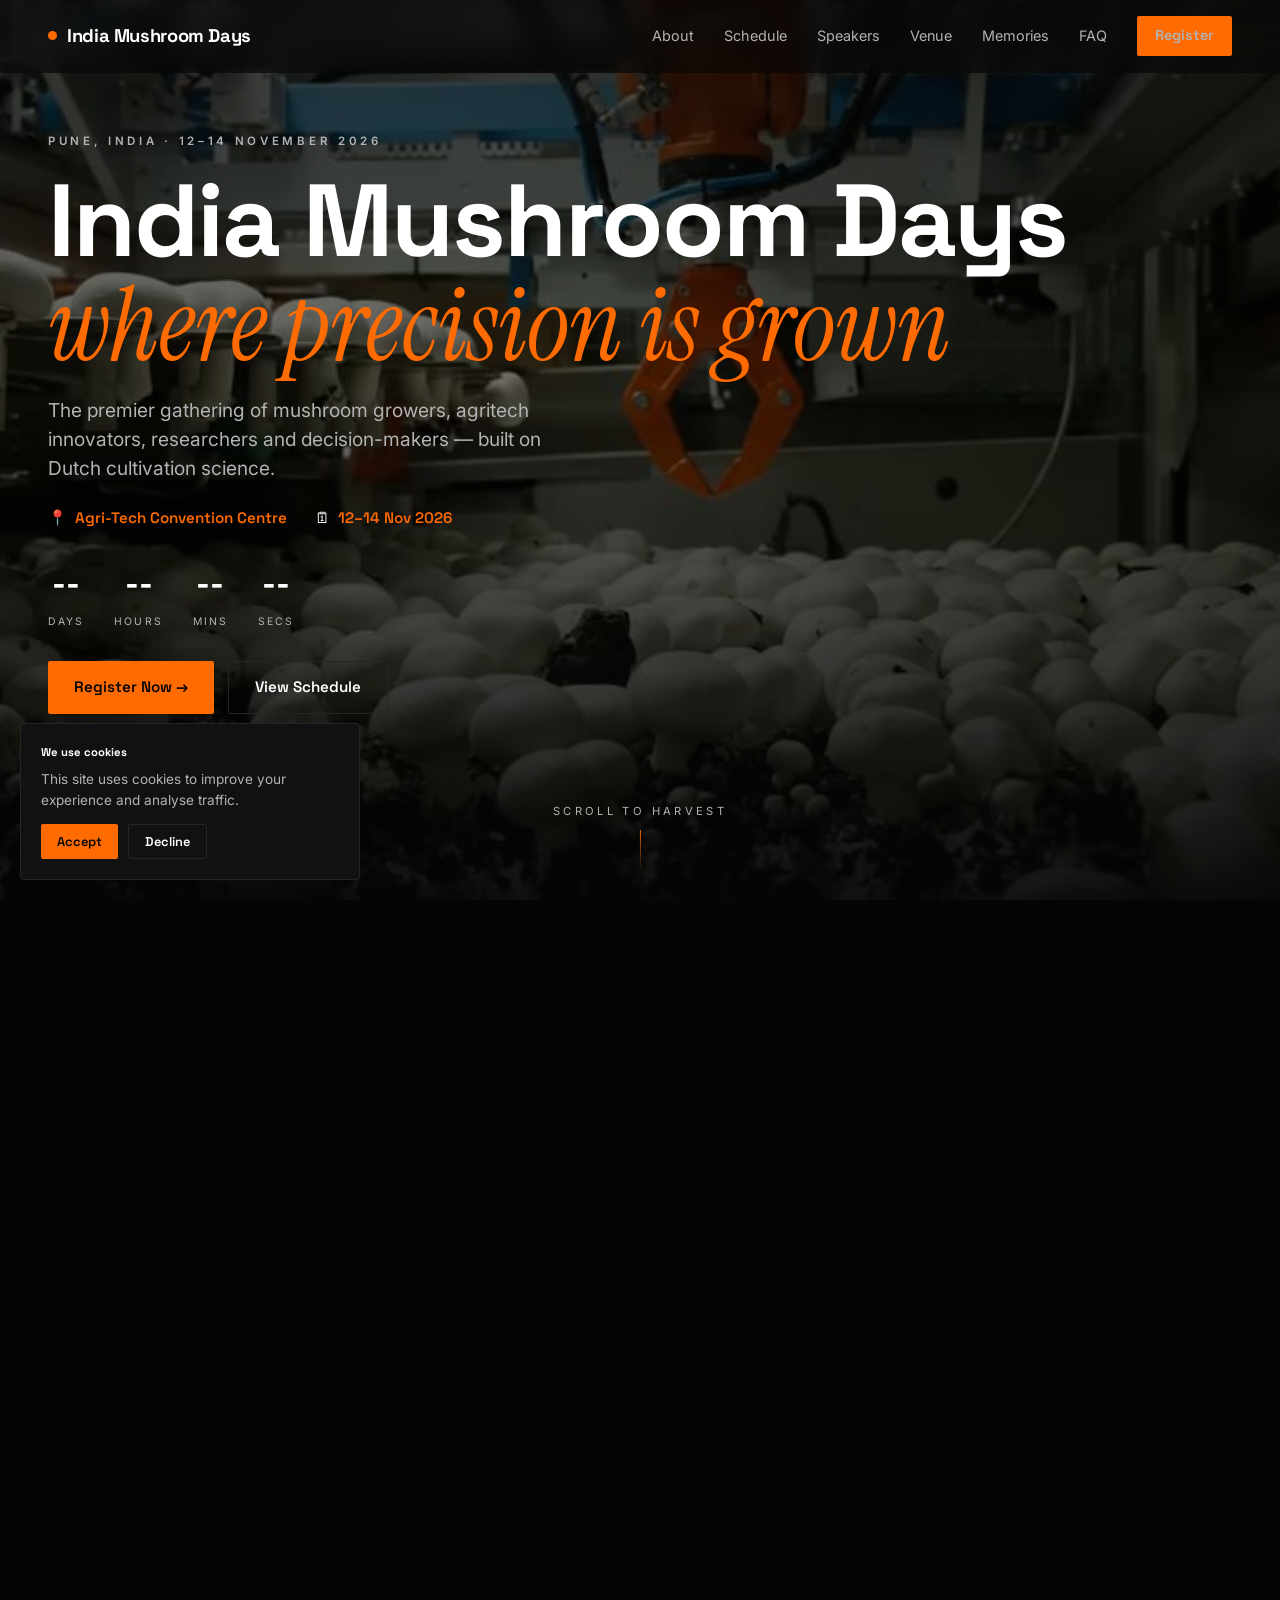
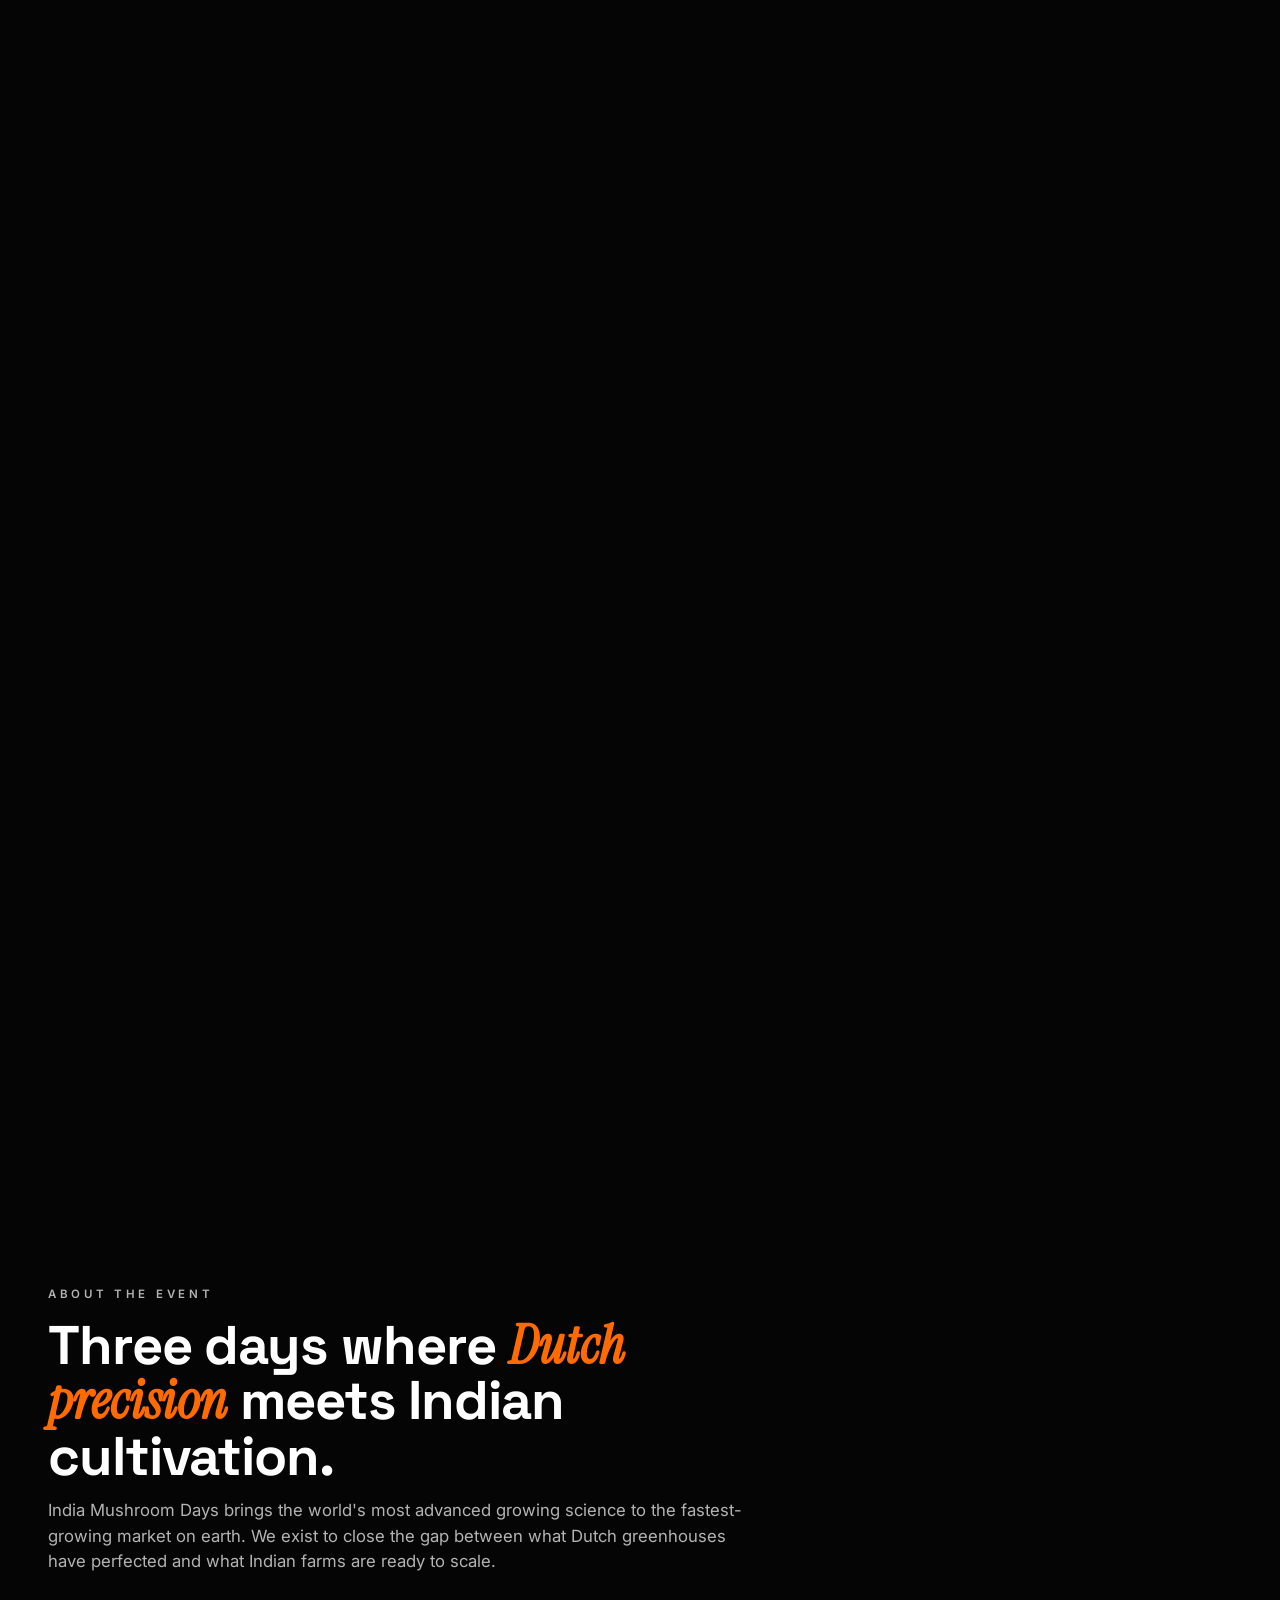
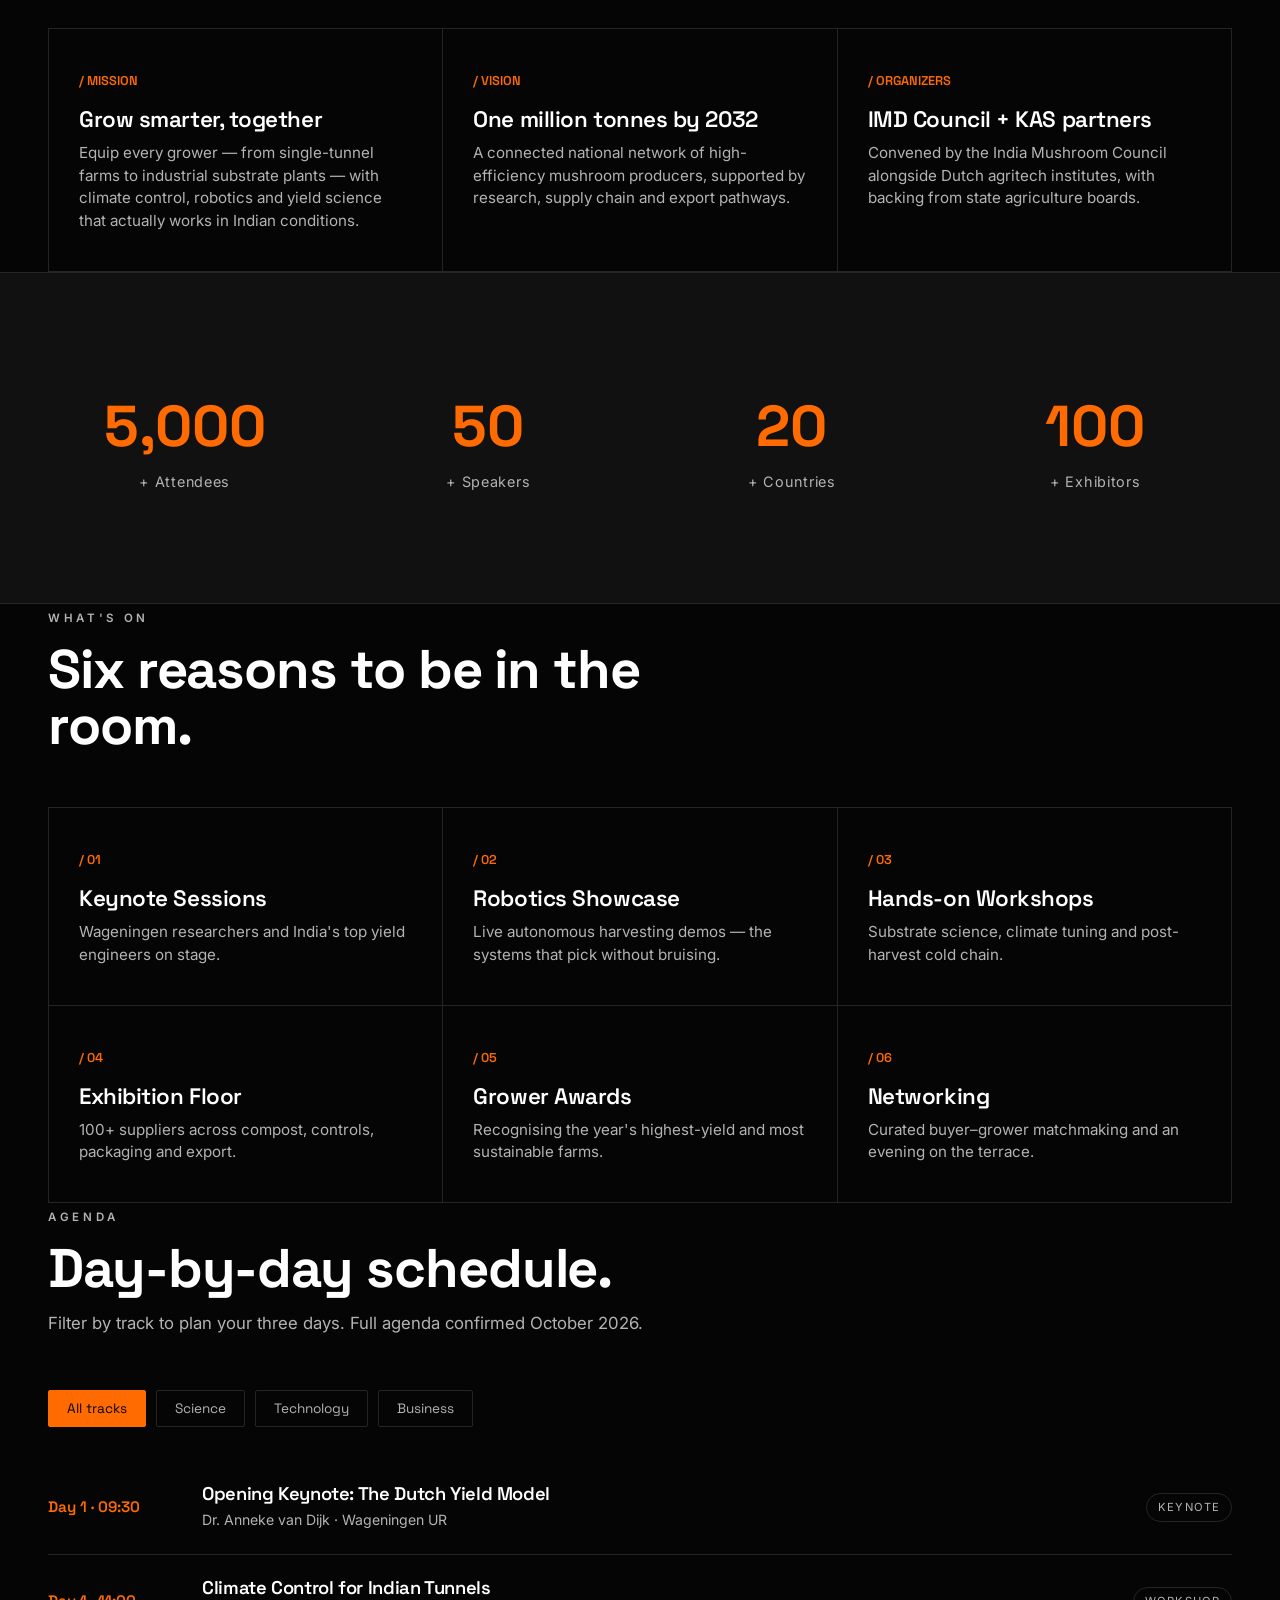
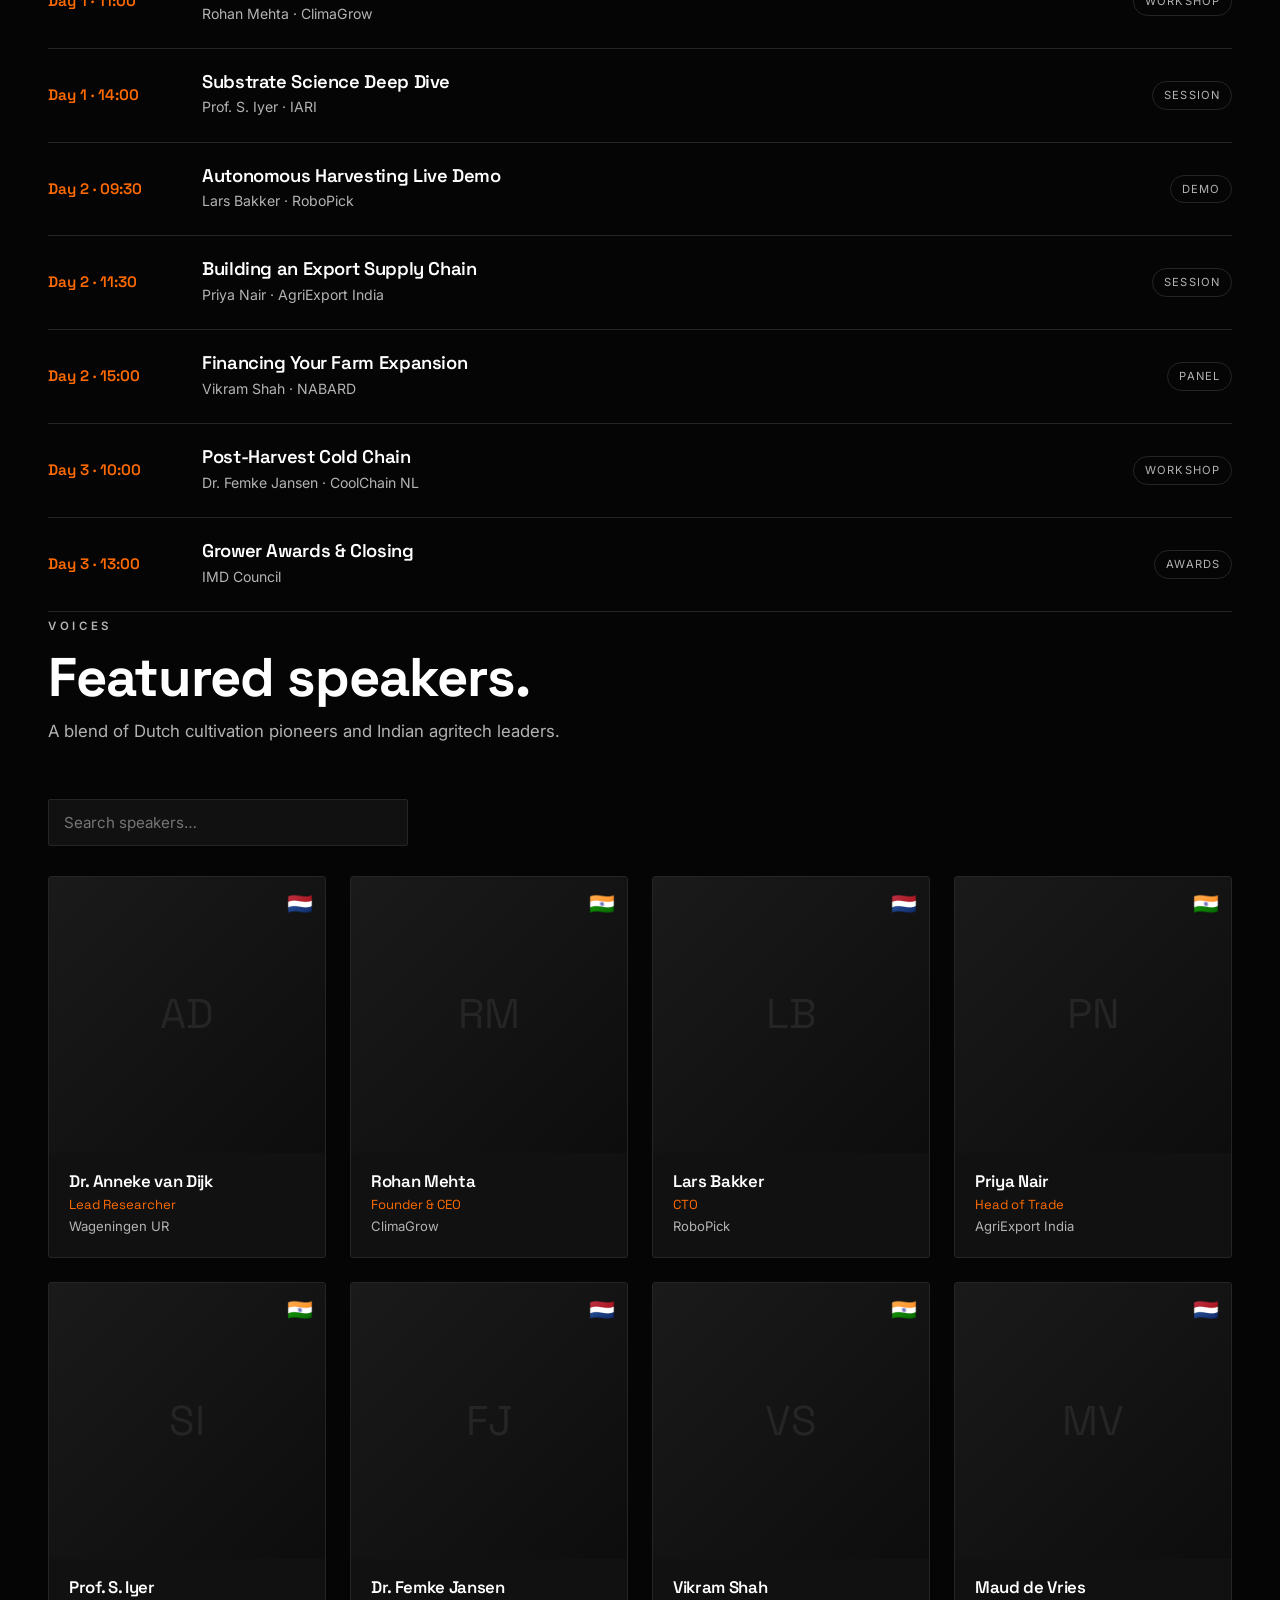
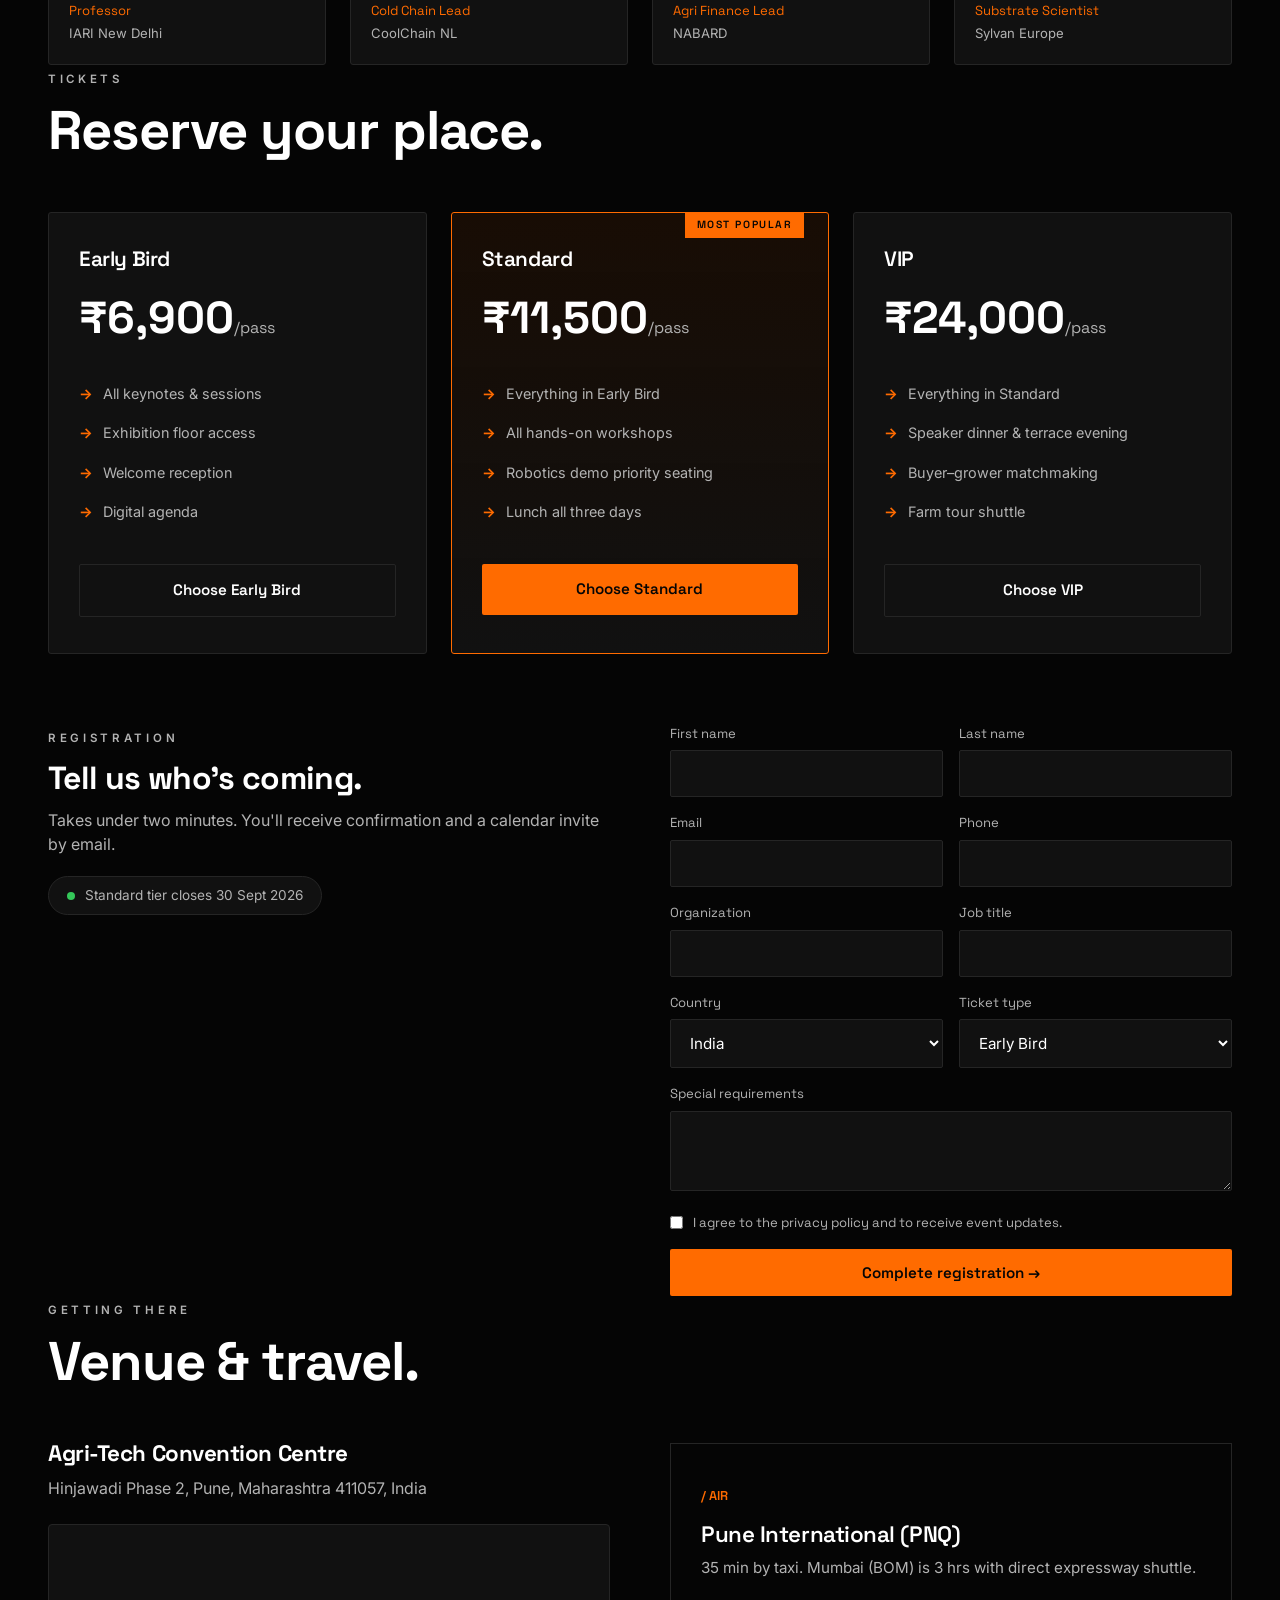
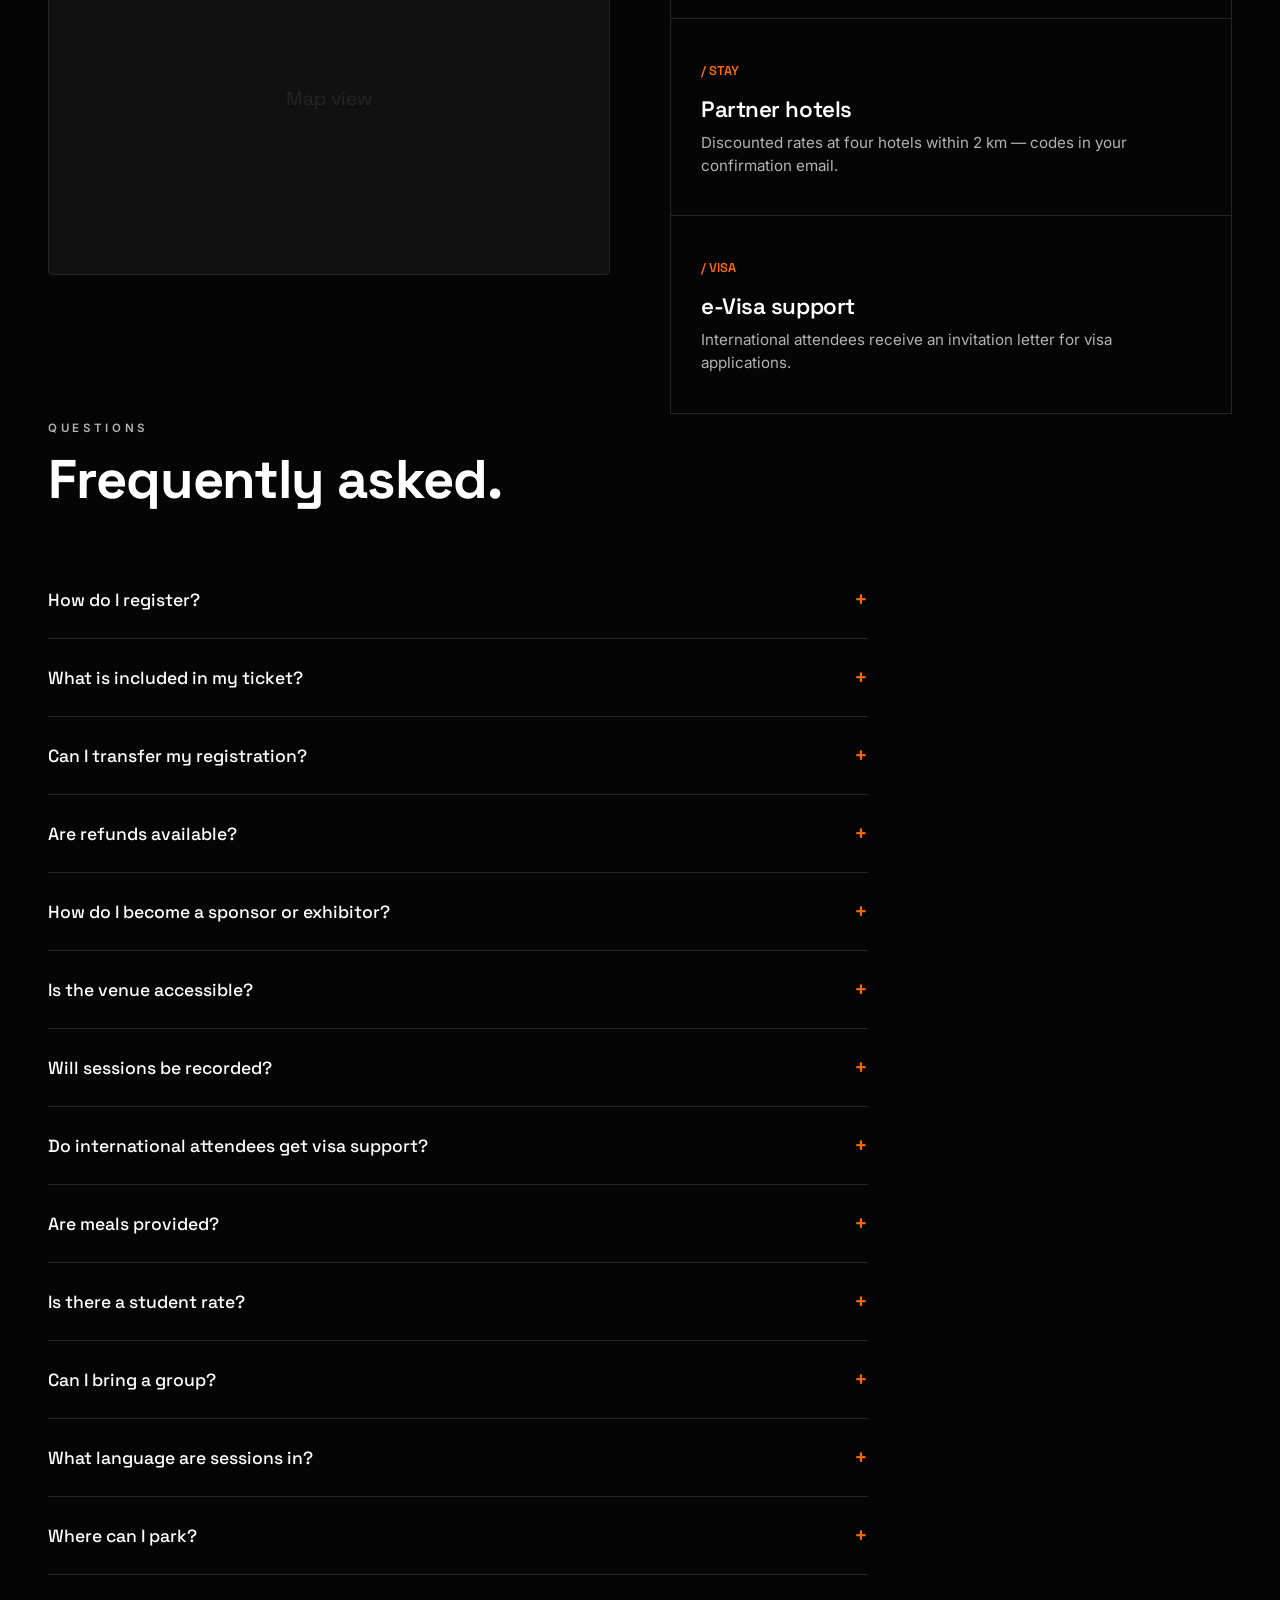
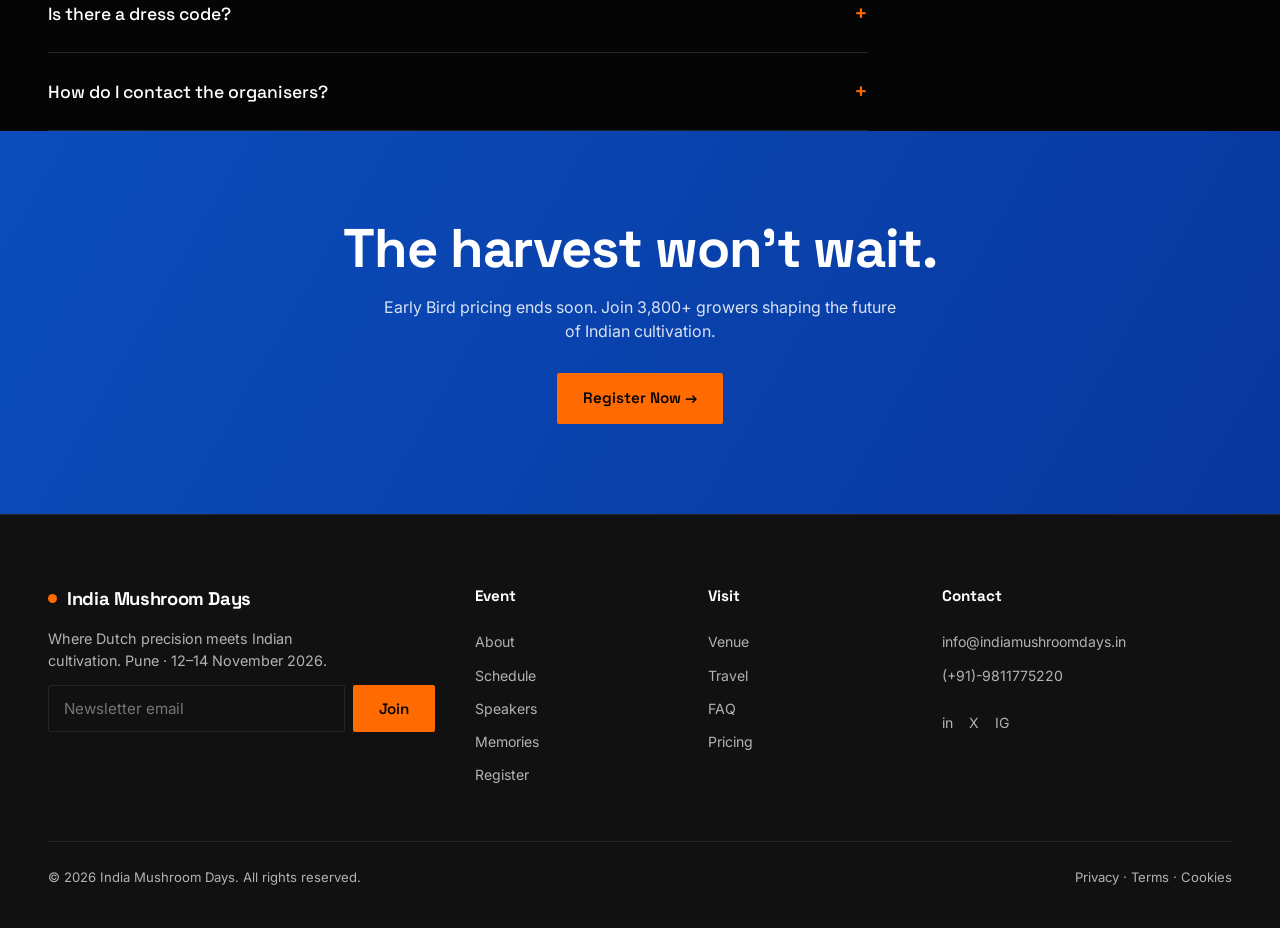
==== index.html @ 6a5d8086 "Initial commit" ====
<!DOCTYPE html>
<html lang="en">
<head>
<meta charset="UTF-8">
<meta name="viewport" content="width=device-width, initial-scale=1.0">
<title>India Mushroom Days 2026 — Where Dutch Precision Meets Indian Cultivation</title>
<meta name="description" content="India Mushroom Days 2026: the premier gathering of mushroom growers, agritech innovators, researchers and decision-makers. Pune, India · 12–14 November 2026.">
<meta property="og:title" content="India Mushroom Days 2026">
<meta property="og:description" content="Where Dutch precision meets Indian cultivation. 12–14 November 2026, Pune.">
<meta property="og:type" content="website">
<meta name="twitter:card" content="summary_large_image">
<link rel="preconnect" href="https://fonts.googleapis.com">
<link rel="preconnect" href="https://fonts.gstatic.com" crossorigin>
<link href="https://fonts.googleapis.com/css2?family=Space+Grotesk:wght@400;500;600;700&family=Inter:wght@400;500;600&family=Instrument+Serif:ital@1&display=swap" rel="stylesheet">
<link rel="stylesheet" href="css/styles.css">
<script type="application/ld+json">
{
  "@context": "https://schema.org",
  "@type": "Event",
  "name": "India Mushroom Days 2026",
  "startDate": "2026-11-12",
  "endDate": "2026-11-14",
  "eventStatus": "https://schema.org/EventScheduled",
  "location": {"@type": "Place", "name": "Agri-Tech Convention Centre, Pune", "address": "Pune, Maharashtra, India"},
  "description": "The premier gathering of mushroom growers, agritech innovators and researchers."
}
</script>
</head>
<body>

<!-- Dynamic header — rendered by js/components.js from SITE_CONFIG -->
<header id="site-header"></header>


<!-- HERO with scroll-driven harvest animation -->
<div class="scroll-section" id="home">
  <div id="harvest-stage">
    <div class="hero">
      <canvas id="harvest-canvas" aria-hidden="true"></canvas>
      <div class="canvas-overlay"></div>
      <div class="hero-content"><div class="hero-inner">
        <span class="eyebrow">Pune, India · 12–14 November 2026</span>
        <h1>India Mushroom Days <span class="serif">where precision is grown</span></h1>
        <p>The premier gathering of mushroom growers, agritech innovators, researchers and decision-makers — built on Dutch cultivation science.</p>
        <div class="hero-meta">
          <span>📍 <span class="accent">Agri-Tech Convention Centre</span></span>
          <span>🗓 <span class="accent">12–14 Nov 2026</span></span>
        </div>
        <div class="countdown" id="countdown" aria-label="Countdown to event">
          <div class="cd-unit"><b id="cd-d">--</b><small>Days</small></div>
          <div class="cd-unit"><b id="cd-h">--</b><small>Hours</small></div>
          <div class="cd-unit"><b id="cd-m">--</b><small>Mins</small></div>
          <div class="cd-unit"><b id="cd-s">--</b><small>Secs</small></div>
        </div>
        <div class="hero-cta" style="margin-top:30px">
          <a href="#register" class="btn btn-primary">Register Now →</a>
          <a href="#schedule" class="btn btn-ghost">View Schedule</a>
        </div>
        <div class="reg-widget"><span class="pulse"></span> 3,840 growers already registered</div>
      </div></div>
      <div class="scroll-hint">Scroll to harvest<div class="bar"></div></div>
    </div>
  </div>
</div>

<!-- ABOUT -->
<section id="about" class="wrap">
  <div class="sec-head reveal">
    <span class="eyebrow">About the event</span>
    <h2>Three days where <span class="serif accent">Dutch precision</span> meets Indian cultivation.</h2>
    <p>India Mushroom Days brings the world's most advanced growing science to the fastest-growing market on earth. We exist to close the gap between what Dutch greenhouses have perfected and what Indian farms are ready to scale.</p>
  </div>
  <div class="hl-grid">
    <div class="hl-card reveal"><span class="num">/ MISSION</span><h3>Grow smarter, together</h3><p>Equip every grower — from single-tunnel farms to industrial substrate plants — with climate control, robotics and yield science that actually works in Indian conditions.</p></div>
    <div class="hl-card reveal"><span class="num">/ VISION</span><h3>One million tonnes by 2032</h3><p>A connected national network of high-efficiency mushroom producers, supported by research, supply chain and export pathways.</p></div>
    <div class="hl-card reveal"><span class="num">/ ORGANIZERS</span><h3>IMD Council + KAS partners</h3><p>Convened by the India Mushroom Council alongside Dutch agritech institutes, with backing from state agriculture boards.</p></div>
  </div>
</section>

<!-- STATS -->
<section class="stats"><div class="wrap stat-grid">
  <div class="stat reveal"><b data-count="5000">0</b><span>+ Attendees</span></div>
  <div class="stat reveal"><b data-count="50">0</b><span>+ Speakers</span></div>
  <div class="stat reveal"><b data-count="20">0</b><span>+ Countries</span></div>
  <div class="stat reveal"><b data-count="100">0</b><span>+ Exhibitors</span></div>
</div></section>

<!-- HIGHLIGHTS -->
<section class="wrap">
  <div class="sec-head reveal"><span class="eyebrow">What's on</span><h2>Six reasons to be in the room.</h2></div>
  <div class="hl-grid">
    <div class="hl-card reveal"><span class="num">/ 01</span><h3>Keynote Sessions</h3><p>Wageningen researchers and India's top yield engineers on stage.</p></div>
    <div class="hl-card reveal"><span class="num">/ 02</span><h3>Robotics Showcase</h3><p>Live autonomous harvesting demos — the systems that pick without bruising.</p></div>
    <div class="hl-card reveal"><span class="num">/ 03</span><h3>Hands-on Workshops</h3><p>Substrate science, climate tuning and post-harvest cold chain.</p></div>
    <div class="hl-card reveal"><span class="num">/ 04</span><h3>Exhibition Floor</h3><p>100+ suppliers across compost, controls, packaging and export.</p></div>
    <div class="hl-card reveal"><span class="num">/ 05</span><h3>Grower Awards</h3><p>Recognising the year's highest-yield and most sustainable farms.</p></div>
    <div class="hl-card reveal"><span class="num">/ 06</span><h3>Networking</h3><p>Curated buyer–grower matchmaking and an evening on the terrace.</p></div>
  </div>
</section>

<!-- SCHEDULE -->
<section id="schedule" class="wrap">
  <div class="sec-head reveal"><span class="eyebrow">Agenda</span><h2>Day-by-day schedule.</h2><p>Filter by track to plan your three days. Full agenda confirmed October 2026.</p></div>
  <div class="sched-filters reveal">
    <button class="filt active" data-f="all">All tracks</button>
    <button class="filt" data-f="science">Science</button>
    <button class="filt" data-f="tech">Technology</button>
    <button class="filt" data-f="business">Business</button>
  </div>
  <div id="sessions"></div>
</section>

<!-- SPEAKERS -->
<section id="speakers" class="wrap">
  <div class="sec-head reveal"><span class="eyebrow">Voices</span><h2>Featured speakers.</h2><p>A blend of Dutch cultivation pioneers and Indian agritech leaders.</p></div>
  <div class="field" style="max-width:360px;margin-bottom:30px">
    <input type="search" id="spk-search" placeholder="Search speakers…" aria-label="Search speakers">
  </div>
  <div class="spk-grid" id="spk-grid"></div>
</section>

<!-- PRICING / REGISTER -->
<section id="register" class="wrap">
  <div class="sec-head reveal"><span class="eyebrow">Tickets</span><h2>Reserve your place.</h2></div>
  <div class="price-grid" style="margin-bottom:70px">
    <div class="price reveal"><h3>Early Bird</h3><div class="amt">₹6,900<small>/pass</small></div>
      <ul><li>All keynotes & sessions</li><li>Exhibition floor access</li><li>Welcome reception</li><li>Digital agenda</li></ul>
      <a href="#regform" class="btn btn-ghost">Choose Early Bird</a></div>
    <div class="price feature reveal"><span class="ribbon">Most popular</span><h3>Standard</h3><div class="amt">₹11,500<small>/pass</small></div>
      <ul><li>Everything in Early Bird</li><li>All hands-on workshops</li><li>Robotics demo priority seating</li><li>Lunch all three days</li></ul>
      <a href="#regform" class="btn btn-primary">Choose Standard</a></div>
    <div class="price reveal"><h3>VIP</h3><div class="amt">₹24,000<small>/pass</small></div>
      <ul><li>Everything in Standard</li><li>Speaker dinner & terrace evening</li><li>Buyer–grower matchmaking</li><li>Farm tour shuttle</li></ul>
      <a href="#regform" class="btn btn-ghost">Choose VIP</a></div>
  </div>

  <div id="regform" class="split">
    <div class="reveal">
      <span class="eyebrow">Registration</span>
      <h2 style="font-size:2rem;margin:14px 0">Tell us who's coming.</h2>
      <p style="color:var(--muted)">Takes under two minutes. You'll receive confirmation and a calendar invite by email.</p>
      <div class="reg-widget"><span class="pulse"></span> Standard tier closes 30 Sept 2026</div>
    </div>
    <form class="reveal" onsubmit="event.preventDefault();this.querySelector('.done').style.display='block';this.querySelector('.btn').textContent='Registered ✓'">
      <div class="form-row">
        <div class="field"><label for="fn">First name</label><input id="fn" required></div>
        <div class="field"><label for="ln">Last name</label><input id="ln" required></div>
      </div>
      <div class="form-row">
        <div class="field"><label for="em">Email</label><input id="em" type="email" required></div>
        <div class="field"><label for="ph">Phone</label><input id="ph" type="tel"></div>
      </div>
      <div class="form-row">
        <div class="field"><label for="org">Organization</label><input id="org"></div>
        <div class="field"><label for="jt">Job title</label><input id="jt"></div>
      </div>
      <div class="form-row">
        <div class="field"><label for="co">Country</label><select id="co"><option>India</option><option>Netherlands</option><option>Other</option></select></div>
        <div class="field"><label for="tt">Ticket type</label><select id="tt"><option>Early Bird</option><option>Standard</option><option>VIP</option></select></div>
      </div>
      <div class="field"><label for="sr">Special requirements</label><textarea id="sr" style="min-height:80px"></textarea></div>
      <div class="field checkbox"><input type="checkbox" id="cs" required><label for="cs" style="margin:0">I agree to the privacy policy and to receive event updates.</label></div>
      <button class="btn btn-primary" style="width:100%;justify-content:center" type="submit">Complete registration →</button>
      <p class="done" style="display:none;color:var(--success);margin-top:14px;text-align:center">Thanks — check your inbox for confirmation.</p>
    </form>
  </div>
</section>

<!-- VENUE -->
<section id="venue" class="wrap">
  <div class="sec-head reveal"><span class="eyebrow">Getting there</span><h2>Venue & travel.</h2></div>
  <div class="split">
    <div class="reveal">
      <h3 style="font-size:1.4rem;margin-bottom:10px">Agri-Tech Convention Centre</h3>
      <p style="color:var(--muted);margin-bottom:24px">Hinjawadi Phase 2, Pune, Maharashtra 411057, India</p>
      <div style="aspect-ratio:16/10;background:var(--surface);border:1px solid var(--border);border-radius:4px;display:flex;align-items:center;justify-content:center;color:var(--border);font-family:'Space Grotesk';font-size:1.2rem">Map view</div>
    </div>
    <div class="reveal">
      <div class="hl-grid" style="grid-template-columns:1fr">
        <div class="hl-card"><span class="num">/ AIR</span><h3>Pune International (PNQ)</h3><p>35 min by taxi. Mumbai (BOM) is 3 hrs with direct expressway shuttle.</p></div>
        <div class="hl-card"><span class="num">/ STAY</span><h3>Partner hotels</h3><p>Discounted rates at four hotels within 2 km — codes in your confirmation email.</p></div>
        <div class="hl-card"><span class="num">/ VISA</span><h3>e-Visa support</h3><p>International attendees receive an invitation letter for visa applications.</p></div>
      </div>
    </div>
  </div>
</section>

<!-- FAQ -->
<section id="faq" class="wrap">
  <div class="sec-head reveal"><span class="eyebrow">Questions</span><h2>Frequently asked.</h2></div>
  <div id="faqs" style="max-width:820px"></div>
</section>

<!-- CTA BAND -->
<div class="cta-band">
  <div class="wrap reveal">
    <h2>The harvest won't wait.</h2>
    <p>Early Bird pricing ends soon. Join 3,800+ growers shaping the future of Indian cultivation.</p>
    <a href="#register" class="btn btn-primary">Register Now →</a>
  </div>
</div>



<!-- Dynamic footer — rendered by js/components.js from SITE_CONFIG -->
<footer id="site-footer" class="site-footer"></footer>

<button id="toTop" aria-label="Back to top">↑</button>
<div id="cookie">
  <h5>We use cookies</h5>
  This site uses cookies to improve your experience and analyse traffic.
  <div class="row">
    <button class="btn btn-primary" onclick="document.getElementById('cookie').classList.add('hide')">Accept</button>
    <button class="btn btn-ghost" onclick="document.getElementById('cookie').classList.add('hide')">Decline</button>
  </div>
</div>

<!-- Scripts: frames data first, then dynamic chrome, then app logic -->
<script src="js/frames.js"></script>
<script src="js/components.js"></script>
<script src="js/app.js"></script>
</body>
</html>
---- css/styles.css ----
:root{
  --primary:#0B4DBB;
  --white:#FFFFFF;
  --dark:#050505;
  --surface:#111111;
  --border:#252525;
  --accent:#FF6B00;
  --muted:#B3B3B3;
  --success:#34C759;
  --soil:#1a1410;
  --maxw:1240px;
}
*{margin:0;padding:0;box-sizing:border-box}
html{scroll-behavior:smooth}
body{
  background:var(--dark);color:var(--white);
  font-family:'Inter',sans-serif;line-height:1.5;
  -webkit-font-smoothing:antialiased;overflow-x:hidden;
}
h1,h2,h3,h4{font-family:'Space Grotesk',sans-serif;line-height:1.02;letter-spacing:-0.02em}
.serif{font-family:'Instrument Serif',serif;font-style:italic;letter-spacing:0}
a{color:inherit;text-decoration:none}
img{display:block;max-width:100%}
.wrap{max-width:var(--maxw);margin:0 auto;padding:0 28px}
.accent{color:var(--accent)}
.eyebrow{font-size:.72rem;letter-spacing:.32em;text-transform:uppercase;color:var(--muted);font-weight:600}
.btn{display:inline-flex;align-items:center;gap:.5rem;font-family:'Space Grotesk';font-weight:600;
  padding:14px 26px;border-radius:2px;font-size:.95rem;transition:.25s;cursor:pointer;border:none}
.btn-primary{background:var(--accent);color:var(--dark)}
.btn-primary:hover{background:#ff8124;transform:translateY(-2px)}
.btn-ghost{background:transparent;color:var(--white);border:1px solid var(--border)}
.btn-ghost:hover{border-color:var(--white)}
:focus-visible{outline:2px solid var(--accent);outline-offset:3px}

/* NAV */
nav{position:fixed;top:0;left:0;right:0;z-index:100;backdrop-filter:blur(12px);
  background:rgba(5,5,5,.6);border-bottom:1px solid transparent;transition:.3s}
nav.scrolled{background:rgba(5,5,5,.92);border-bottom:1px solid var(--border)}
.nav-in{display:flex;align-items:center;justify-content:space-between;height:72px}
.logo{font-family:'Space Grotesk';font-weight:700;font-size:1.15rem;letter-spacing:-.02em;display:flex;align-items:center;gap:10px}
.logo .dot{width:9px;height:9px;background:var(--accent);border-radius:50%;display:inline-block}
.nav-links{display:flex;gap:30px;align-items:center}
.nav-links a{font-size:.9rem;color:var(--muted);transition:.2s}
.nav-links a:hover{color:var(--white)}
.menu-btn{display:none;background:none;border:none;color:#fff;font-size:1.5rem;cursor:pointer}

/* HERO + SCROLL CANVAS */
.hero{position:relative;height:100vh;display:flex;align-items:center;overflow:hidden}
#harvest-stage{position:sticky;top:0;height:100vh}
.scroll-section{position:relative;height:320vh}
#harvest-canvas{position:absolute;inset:0;width:100%;height:100%;object-fit:cover;
  filter:brightness(.55) contrast(1.05)}
.canvas-overlay{position:absolute;inset:0;background:
  linear-gradient(180deg,rgba(5,5,5,.55) 0%,rgba(5,5,5,.2) 40%,rgba(5,5,5,.85) 100%)}
.hero-content{position:absolute;inset:0;display:flex;align-items:center;z-index:5}
.hero-inner{max-width:var(--maxw);margin:0 auto;padding:0 28px;width:100%}
.hero h1{font-size:clamp(2.8rem,8vw,6.5rem);font-weight:700;margin:18px 0}
.hero h1 .serif{font-weight:400;display:block;color:var(--accent)}
.hero p{color:var(--muted);font-size:clamp(1rem,2vw,1.2rem);max-width:540px;margin-bottom:14px}
.hero-meta{display:flex;gap:28px;flex-wrap:wrap;margin:24px 0 30px;font-family:'Space Grotesk';font-size:.95rem}
.hero-meta span{display:flex;align-items:center;gap:8px}
.hero-meta .accent{font-weight:600}
.hero-cta{display:flex;gap:14px;flex-wrap:wrap}
.scroll-hint{position:absolute;bottom:30px;left:50%;transform:translateX(-50%);z-index:6;
  font-size:.7rem;letter-spacing:.3em;text-transform:uppercase;color:var(--muted);text-align:center}
.scroll-hint .bar{width:1px;height:40px;background:linear-gradient(var(--accent),transparent);margin:10px auto 0;animation:drop 1.8s infinite}
@keyframes drop{0%{opacity:0;transform:scaleY(0)}40%{opacity:1}100%{opacity:0;transform:scaleY(1) translateY(20px)}}

/* COUNTDOWN strip */
.countdown{display:flex;gap:30px;margin-top:10px}
.cd-unit{text-align:center}
.cd-unit b{font-family:'Space Grotesk';font-size:2rem;font-weight:700;display:block;color:#fff}
.cd-unit small{font-size:.65rem;letter-spacing:.2em;text-transform:uppercase;color:var(--muted)}

/* SECTION shared */
section{padding:110px 0}
.sec-head{max-width:720px;margin-bottom:54px}
.sec-head h2{font-size:clamp(2rem,5vw,3.4rem);margin:14px 0;font-weight:700}
.sec-head p{color:var(--muted);font-size:1.05rem}

/* HIGHLIGHTS grid */
.hl-grid{display:grid;grid-template-columns:repeat(3,1fr);gap:1px;background:var(--border);border:1px solid var(--border)}
.hl-card{background:var(--dark);padding:38px 30px;transition:.3s;position:relative}
.hl-card:hover{background:var(--surface)}
.hl-card .num{font-family:'Space Grotesk';font-size:.8rem;color:var(--accent);font-weight:600}
.hl-card h3{font-size:1.4rem;margin:18px 0 10px;font-weight:600}
.hl-card p{color:var(--muted);font-size:.95rem}

/* STATS */
.stats{background:var(--surface);border-top:1px solid var(--border);border-bottom:1px solid var(--border)}
.stat-grid{display:grid;grid-template-columns:repeat(4,1fr);gap:30px;text-align:center}
.stat b{font-family:'Space Grotesk';font-size:clamp(2.4rem,5vw,3.6rem);font-weight:700;color:var(--accent);display:block}
.stat span{color:var(--muted);font-size:.9rem;letter-spacing:.05em}

/* SPEAKERS */
.spk-grid{display:grid;grid-template-columns:repeat(4,1fr);gap:24px}
.spk{background:var(--surface);border:1px solid var(--border);border-radius:3px;overflow:hidden;transition:.3s}
.spk:hover{transform:translateY(-4px);border-color:var(--accent)}
.spk-img{aspect-ratio:1;background:linear-gradient(135deg,#1a1a1a,#0d0d0d);display:flex;align-items:center;justify-content:center;font-family:'Space Grotesk';font-size:2.6rem;color:var(--border);position:relative}
.spk-img .flag{position:absolute;top:12px;right:12px;font-size:1.3rem}
.spk-body{padding:20px}
.spk-body h4{font-size:1.05rem;font-weight:600}
.spk-body .role{color:var(--accent);font-size:.82rem;margin:5px 0 3px;font-family:'Space Grotesk'}
.spk-body .org{color:var(--muted);font-size:.82rem}

/* SCHEDULE */
.sched-filters{display:flex;gap:10px;flex-wrap:wrap;margin-bottom:34px}
.filt{padding:9px 18px;border:1px solid var(--border);border-radius:2px;font-size:.85rem;background:transparent;color:var(--muted);cursor:pointer;font-family:'Space Grotesk';transition:.2s}
.filt.active,.filt:hover{background:var(--accent);color:var(--dark);border-color:var(--accent)}
.sess{display:grid;grid-template-columns:130px 1fr auto;gap:24px;padding:24px 0;border-bottom:1px solid var(--border);align-items:center;transition:.2s}
.sess:hover{padding-left:8px}
.sess .time{font-family:'Space Grotesk';color:var(--accent);font-weight:600;font-size:.95rem}
.sess h4{font-size:1.15rem;font-weight:600;margin-bottom:5px}
.sess .who{color:var(--muted);font-size:.88rem}
.sess .tag{font-size:.7rem;letter-spacing:.1em;text-transform:uppercase;padding:5px 11px;border:1px solid var(--border);border-radius:20px;color:var(--muted);white-space:nowrap}

/* PRICING */
.price-grid{display:grid;grid-template-columns:repeat(3,1fr);gap:24px}
.price{border:1px solid var(--border);border-radius:3px;padding:36px 30px;background:var(--surface);position:relative;transition:.3s}
.price.feature{border-color:var(--accent);background:linear-gradient(180deg,rgba(255,107,0,.08),var(--surface))}
.price .ribbon{position:absolute;top:-1px;right:24px;background:var(--accent);color:var(--dark);font-size:.65rem;letter-spacing:.15em;text-transform:uppercase;padding:5px 12px;font-family:'Space Grotesk';font-weight:600}
.price h3{font-size:1.3rem;font-weight:600}
.price .amt{font-family:'Space Grotesk';font-size:2.8rem;font-weight:700;margin:14px 0}
.price .amt small{font-size:1rem;color:var(--muted);font-weight:400}
.price ul{list-style:none;margin:22px 0}
.price li{padding:9px 0;color:var(--muted);font-size:.9rem;display:flex;gap:10px;align-items:flex-start}
.price li::before{content:"→";color:var(--accent);font-weight:700}
.price .btn{width:100%;justify-content:center;margin-top:10px}

/* FAQ */
.faq-item{border-bottom:1px solid var(--border)}
.faq-q{width:100%;text-align:left;background:none;border:none;color:#fff;padding:24px 0;font-family:'Space Grotesk';font-size:1.1rem;font-weight:500;cursor:pointer;display:flex;justify-content:space-between;align-items:center;gap:20px}
.faq-q .ico{color:var(--accent);font-size:1.4rem;transition:.3s;flex-shrink:0}
.faq-q[aria-expanded="true"] .ico{transform:rotate(45deg)}
.faq-a{max-height:0;overflow:hidden;transition:max-height .35s;color:var(--muted)}
.faq-a p{padding-bottom:24px;font-size:.95rem}

/* REGISTER / CONTACT forms */
.split{display:grid;grid-template-columns:1fr 1fr;gap:60px;align-items:start}
.form-row{display:grid;grid-template-columns:1fr 1fr;gap:16px}
.field{margin-bottom:16px}
label{display:block;font-size:.82rem;color:var(--muted);margin-bottom:7px;font-family:'Space Grotesk'}
input,select,textarea{width:100%;background:var(--surface);border:1px solid var(--border);border-radius:2px;
  padding:13px 15px;color:#fff;font-family:'Inter';font-size:.95rem;transition:.2s}
input:focus,select:focus,textarea:focus{border-color:var(--accent);outline:none}
.checkbox{display:flex;gap:10px;align-items:flex-start;font-size:.85rem;color:var(--muted)}
.checkbox input{width:auto;margin-top:3px}
textarea{resize:vertical;min-height:120px}

/* CTA band */
.cta-band{background:linear-gradient(120deg,var(--primary),#08379e);padding:90px 0;text-align:center}
.cta-band h2{font-size:clamp(2rem,5vw,3.4rem);margin-bottom:18px}
.cta-band p{color:rgba(255,255,255,.85);max-width:520px;margin:0 auto 30px}

/* FOOTER */
footer{background:var(--surface);border-top:1px solid var(--border);padding:70px 0 40px}
.foot-grid{display:grid;grid-template-columns:2fr 1fr 1fr 1.5fr;gap:40px;margin-bottom:50px}
.foot-grid h5{font-family:'Space Grotesk';font-size:.95rem;margin-bottom:18px}
.foot-grid a{display:block;color:var(--muted);font-size:.88rem;padding:6px 0;transition:.2s}
.foot-grid a:hover{color:var(--accent)}
.foot-grid p{color:var(--muted);font-size:.9rem;max-width:300px}
.news{display:flex;gap:8px;margin-top:14px}
.news input{flex:1}
.foot-bottom{border-top:1px solid var(--border);padding-top:26px;display:flex;justify-content:space-between;flex-wrap:wrap;gap:16px;color:var(--muted);font-size:.82rem}
.socials{display:flex;gap:16px}

/* misc widgets */
#toTop{position:fixed;bottom:26px;right:26px;width:46px;height:46px;border-radius:50%;background:var(--accent);color:var(--dark);border:none;font-size:1.3rem;cursor:pointer;opacity:0;pointer-events:none;transition:.3s;z-index:90}
#toTop.show{opacity:1;pointer-events:auto}
#cookie{position:fixed;bottom:20px;left:20px;max-width:340px;background:var(--surface);border:1px solid var(--border);border-radius:4px;padding:20px;z-index:95;font-size:.85rem;color:var(--muted)}
#cookie.hide{display:none}
#cookie h5{font-family:'Space Grotesk';color:#fff;margin-bottom:8px}
#cookie .row{display:flex;gap:10px;margin-top:14px}
#cookie button{padding:8px 16px;font-size:.8rem}
.reg-widget{display:inline-flex;align-items:center;gap:10px;background:var(--surface);border:1px solid var(--border);border-radius:30px;padding:8px 18px;font-size:.85rem;color:var(--muted);margin-top:20px}
.reg-widget .pulse{width:8px;height:8px;border-radius:50%;background:var(--success);animation:pulse 2s infinite}
@keyframes pulse{0%,100%{opacity:1}50%{opacity:.3}}

.reveal{opacity:0;transform:translateY(30px);transition:.7s cubic-bezier(.2,.7,.3,1)}
.reveal.in{opacity:1;transform:none}

@media(max-width:980px){
  .hl-grid,.spk-grid,.stat-grid,.price-grid{grid-template-columns:repeat(2,1fr)}
  .split{grid-template-columns:1fr;gap:40px}
  .foot-grid{grid-template-columns:1fr 1fr}
}
@media(max-width:680px){
  .menu-btn{display:block}
  .nav-links{display:none;position:absolute;top:72px;left:0;right:0;flex-direction:column;
    gap:0;background:rgba(5,5,5,.97);border-bottom:1px solid var(--border);padding:10px 28px 18px}
  .nav-links.open{display:flex}
  .nav-links a{padding:12px 0;width:100%;border-bottom:1px solid var(--border)}
  .nav-links a:last-child{border-bottom:none;margin-top:8px;text-align:center}
  .hl-grid,.spk-grid,.stat-grid,.price-grid,.foot-grid,.form-row{grid-template-columns:1fr}
  .sess{grid-template-columns:1fr;gap:8px}
  .sess .tag{justify-self:start}
  section{padding:70px 0}
  .countdown{gap:18px}.cd-unit b{font-size:1.5rem}
}
@media(prefers-reduced-motion:reduce){
  *{animation:none!important;transition:none!important;scroll-behavior:auto!important}
  .reveal{opacity:1;transform:none}
}
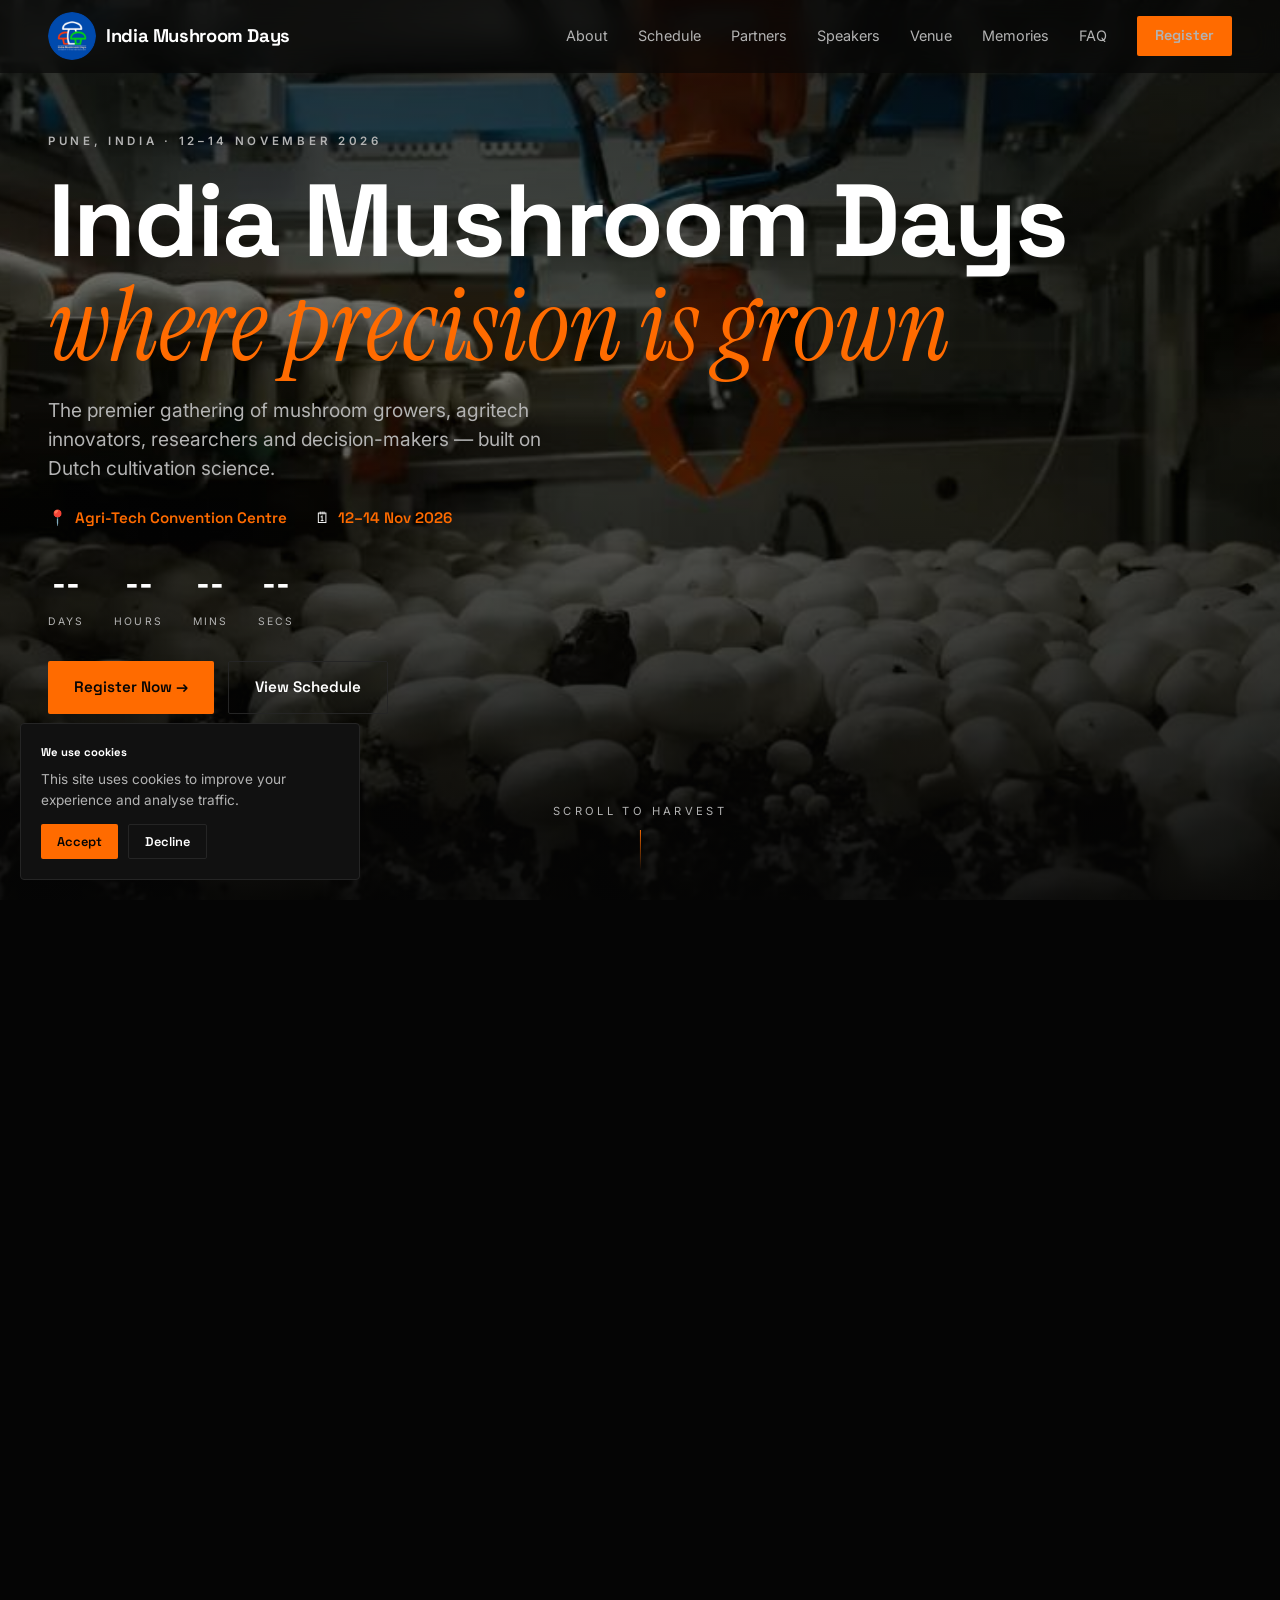
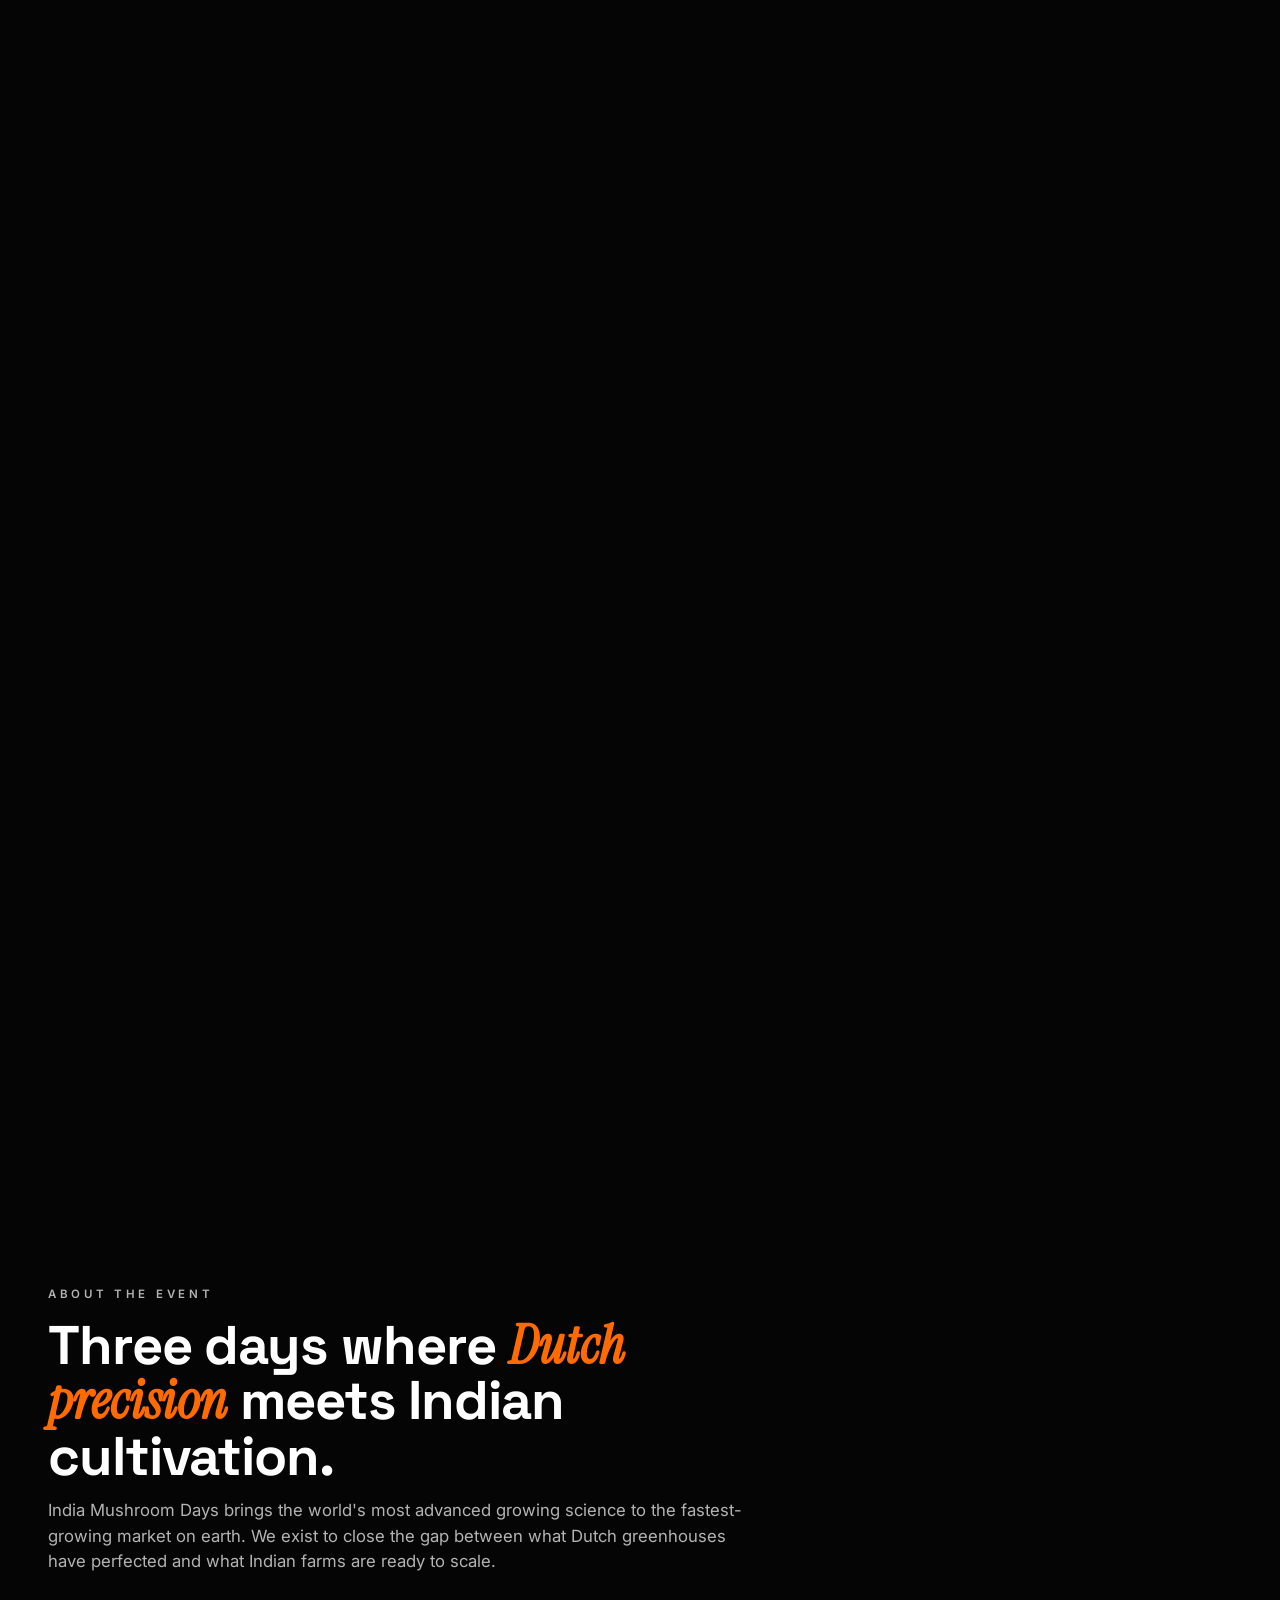
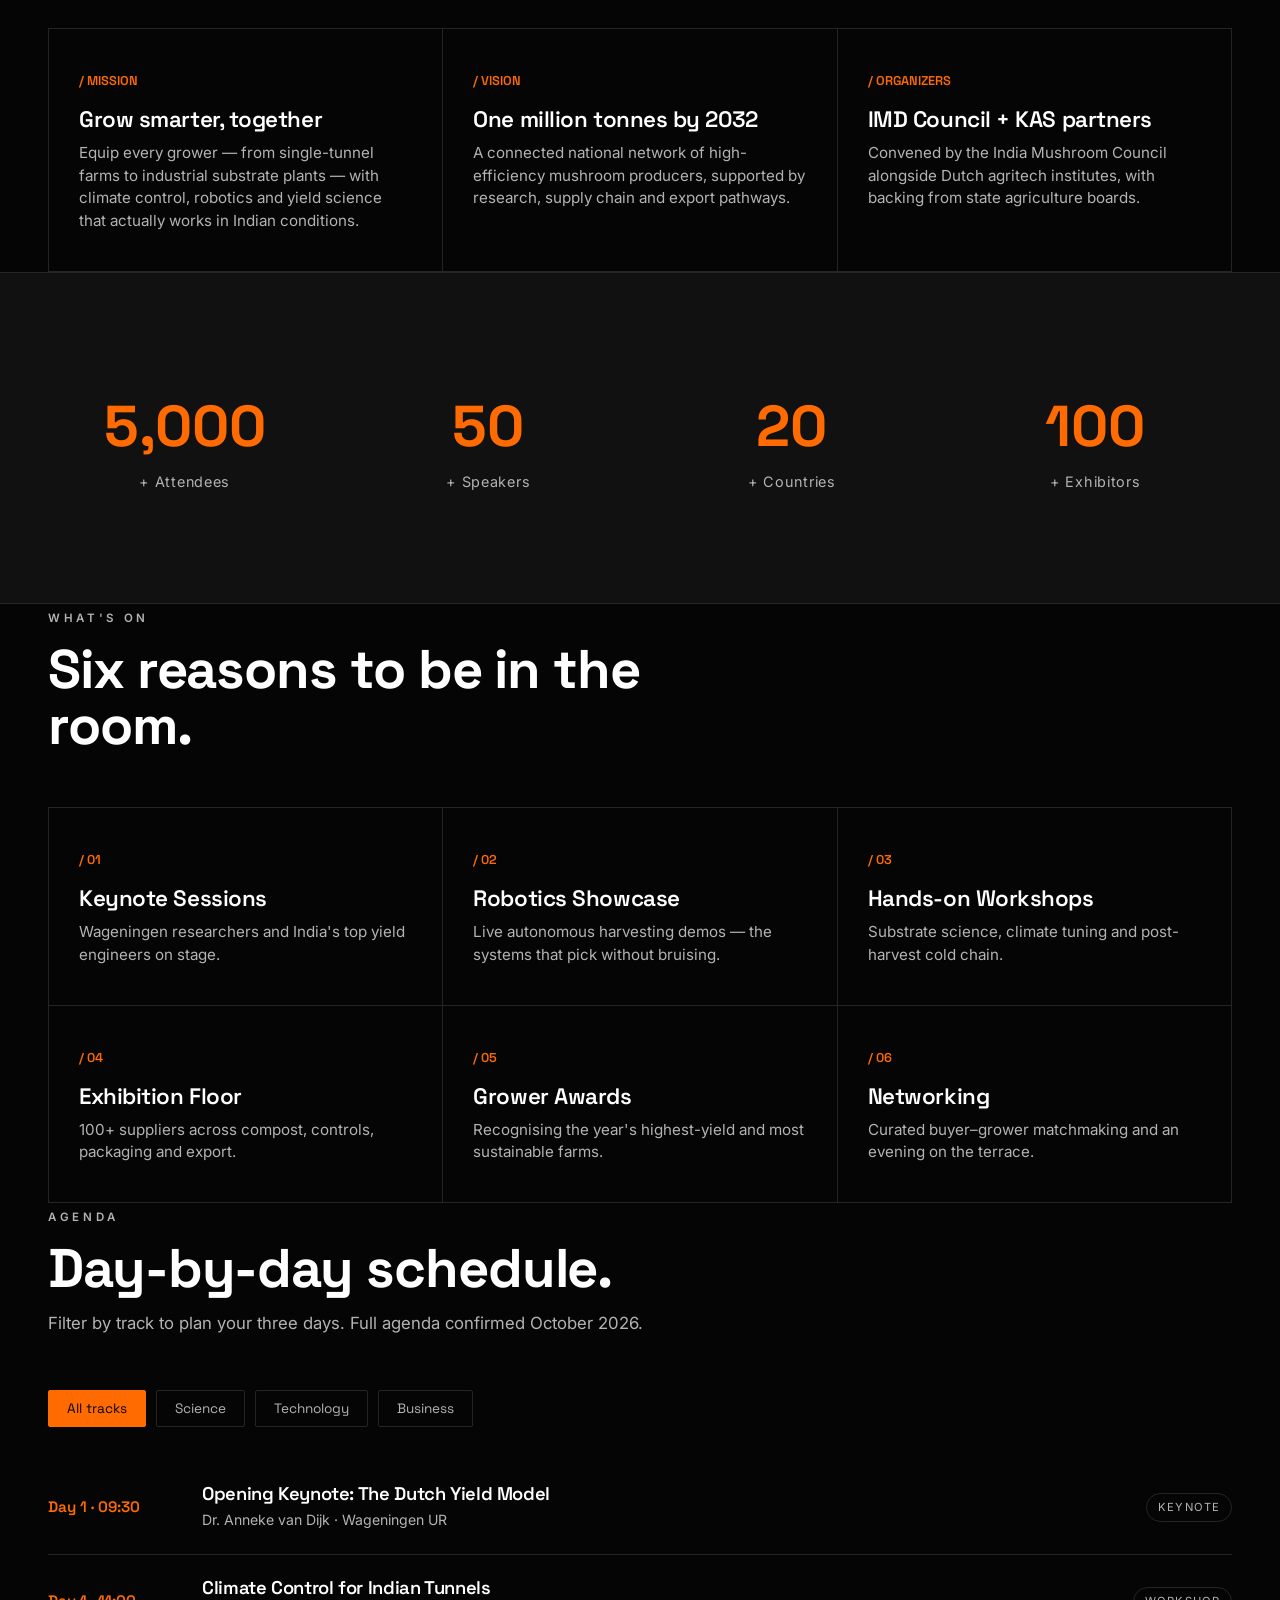
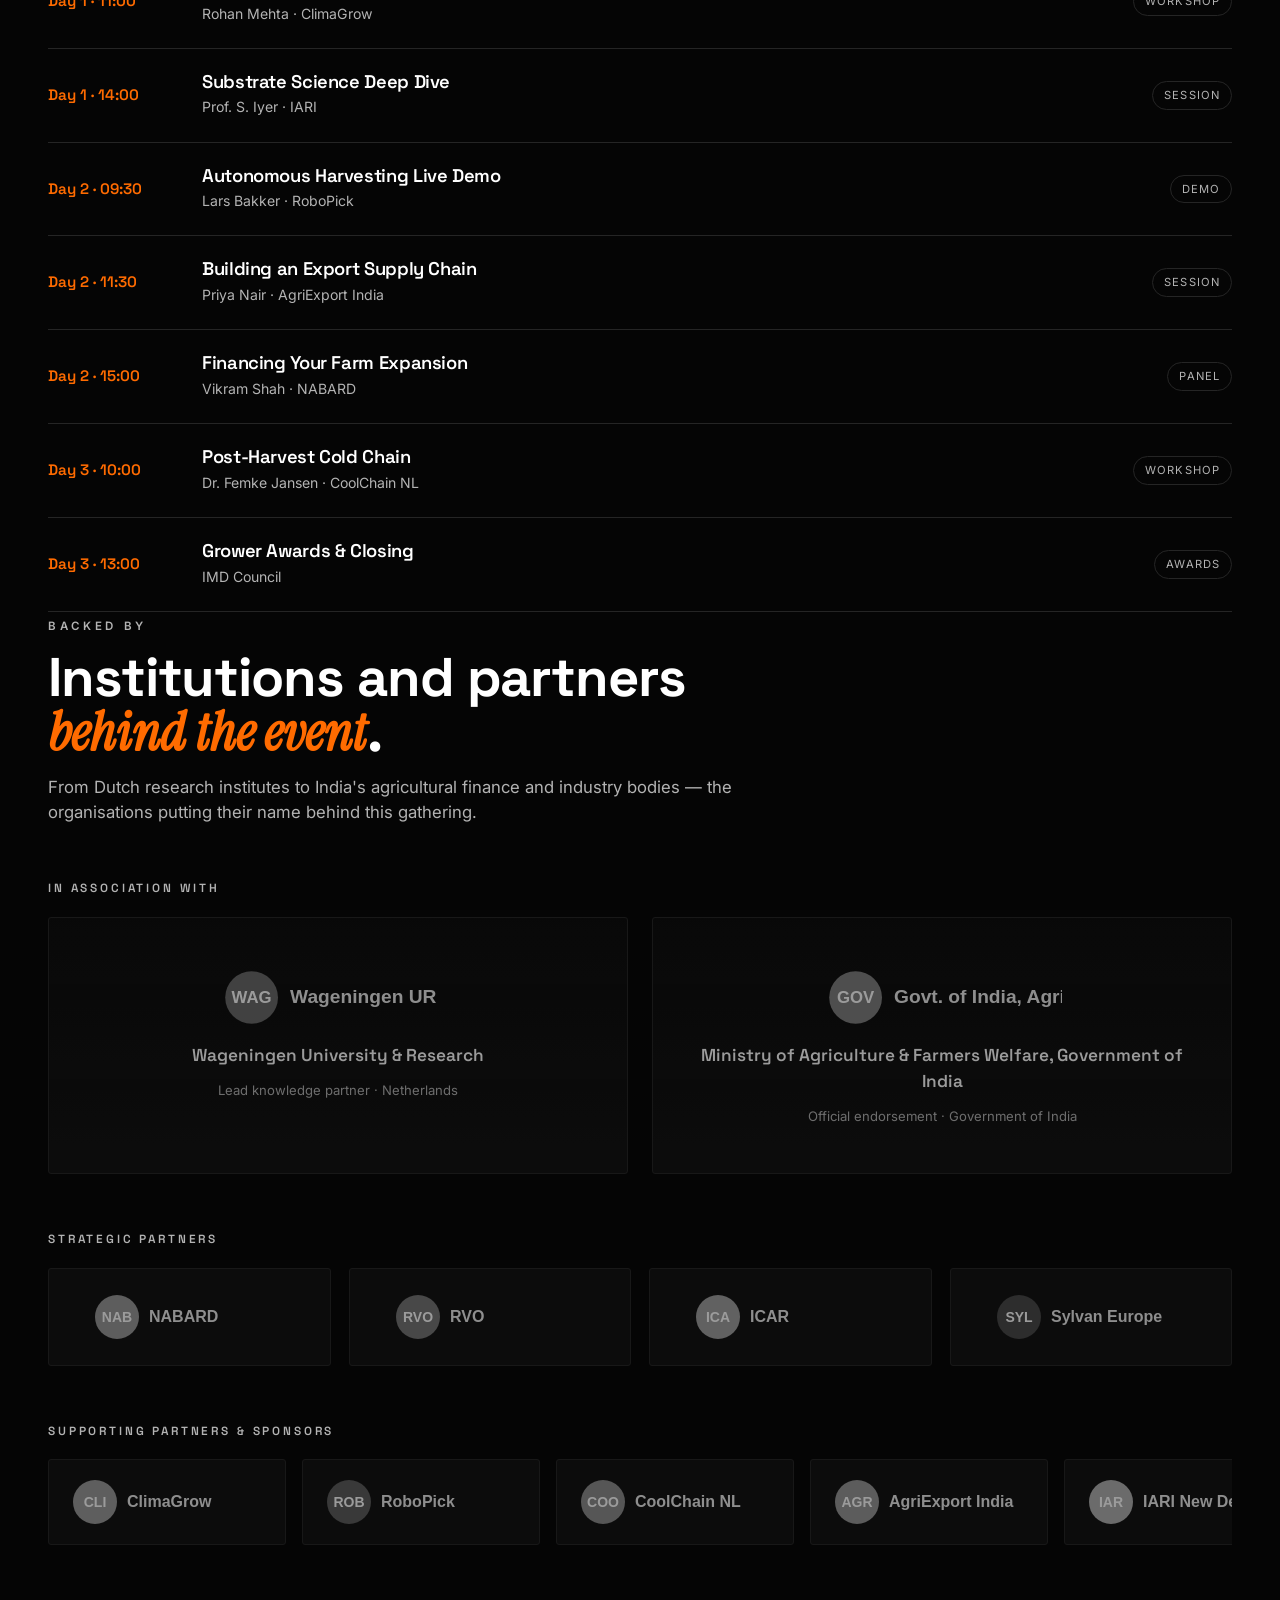
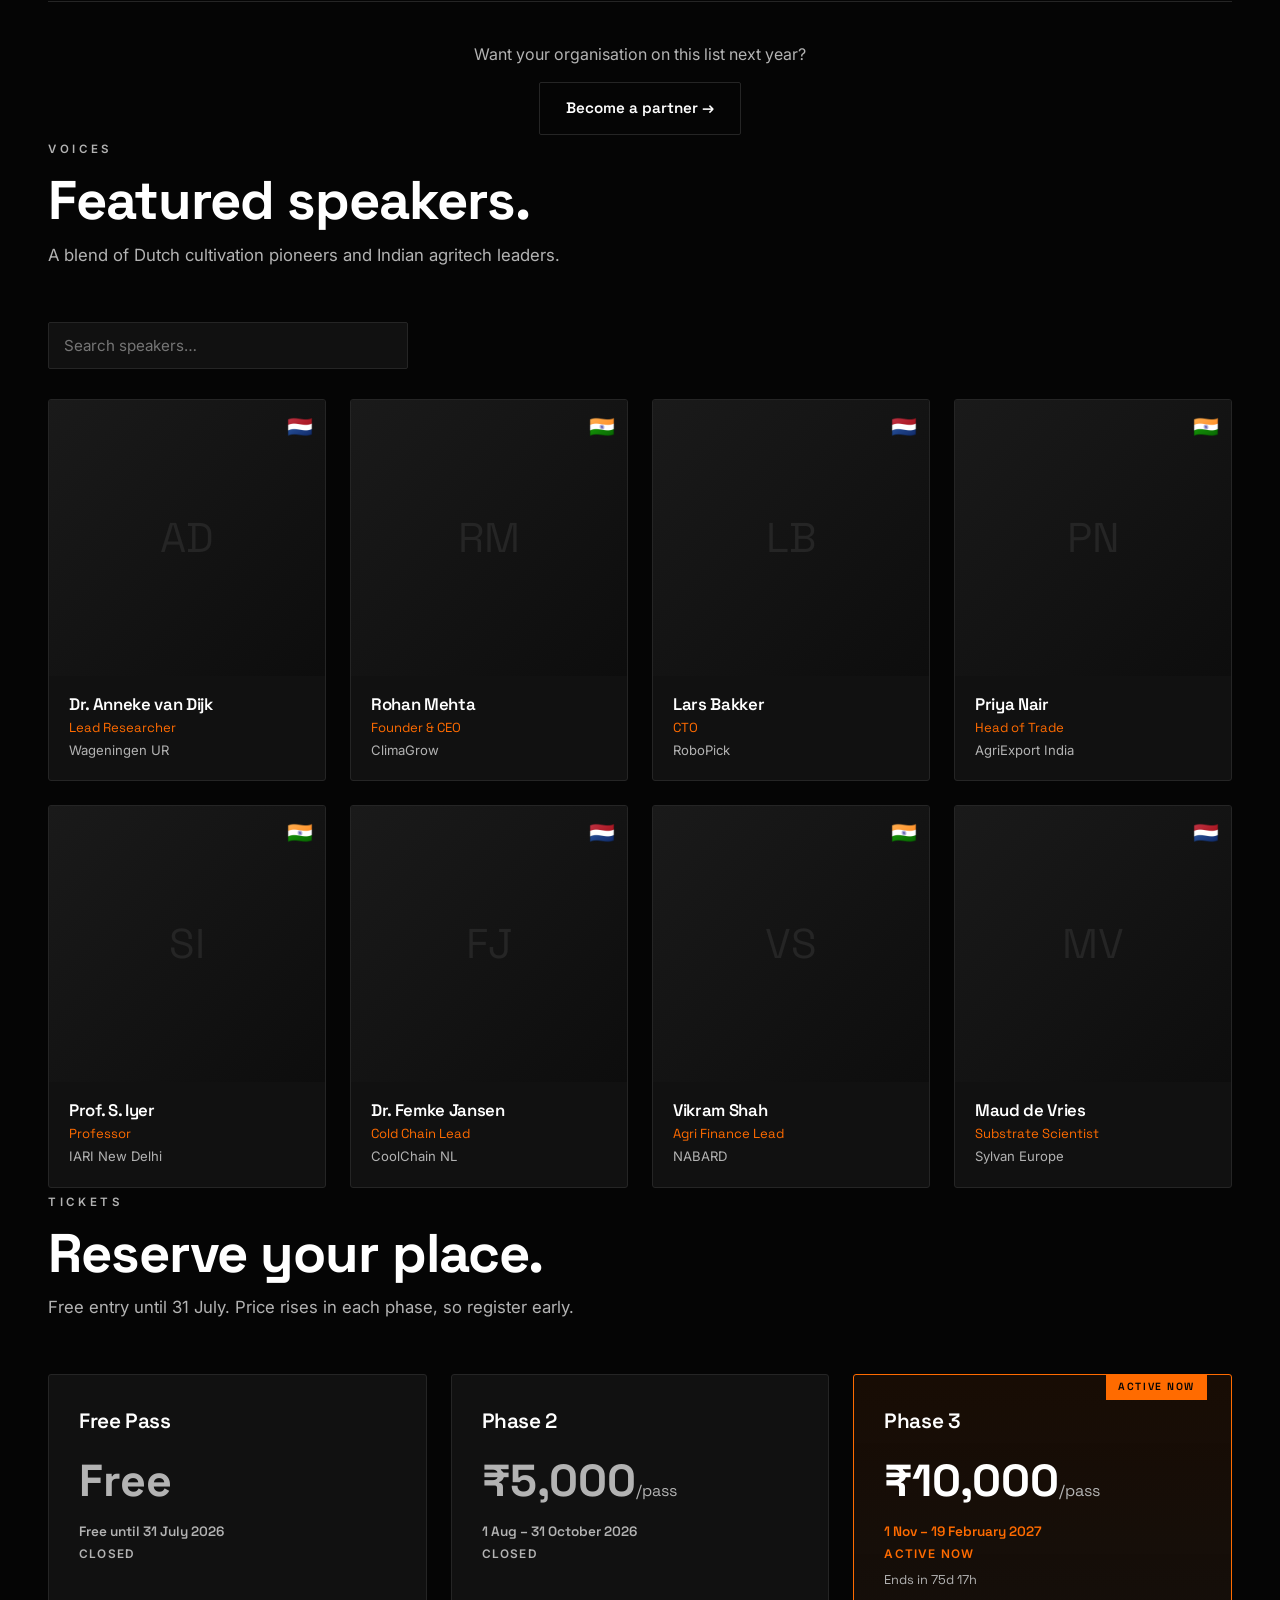
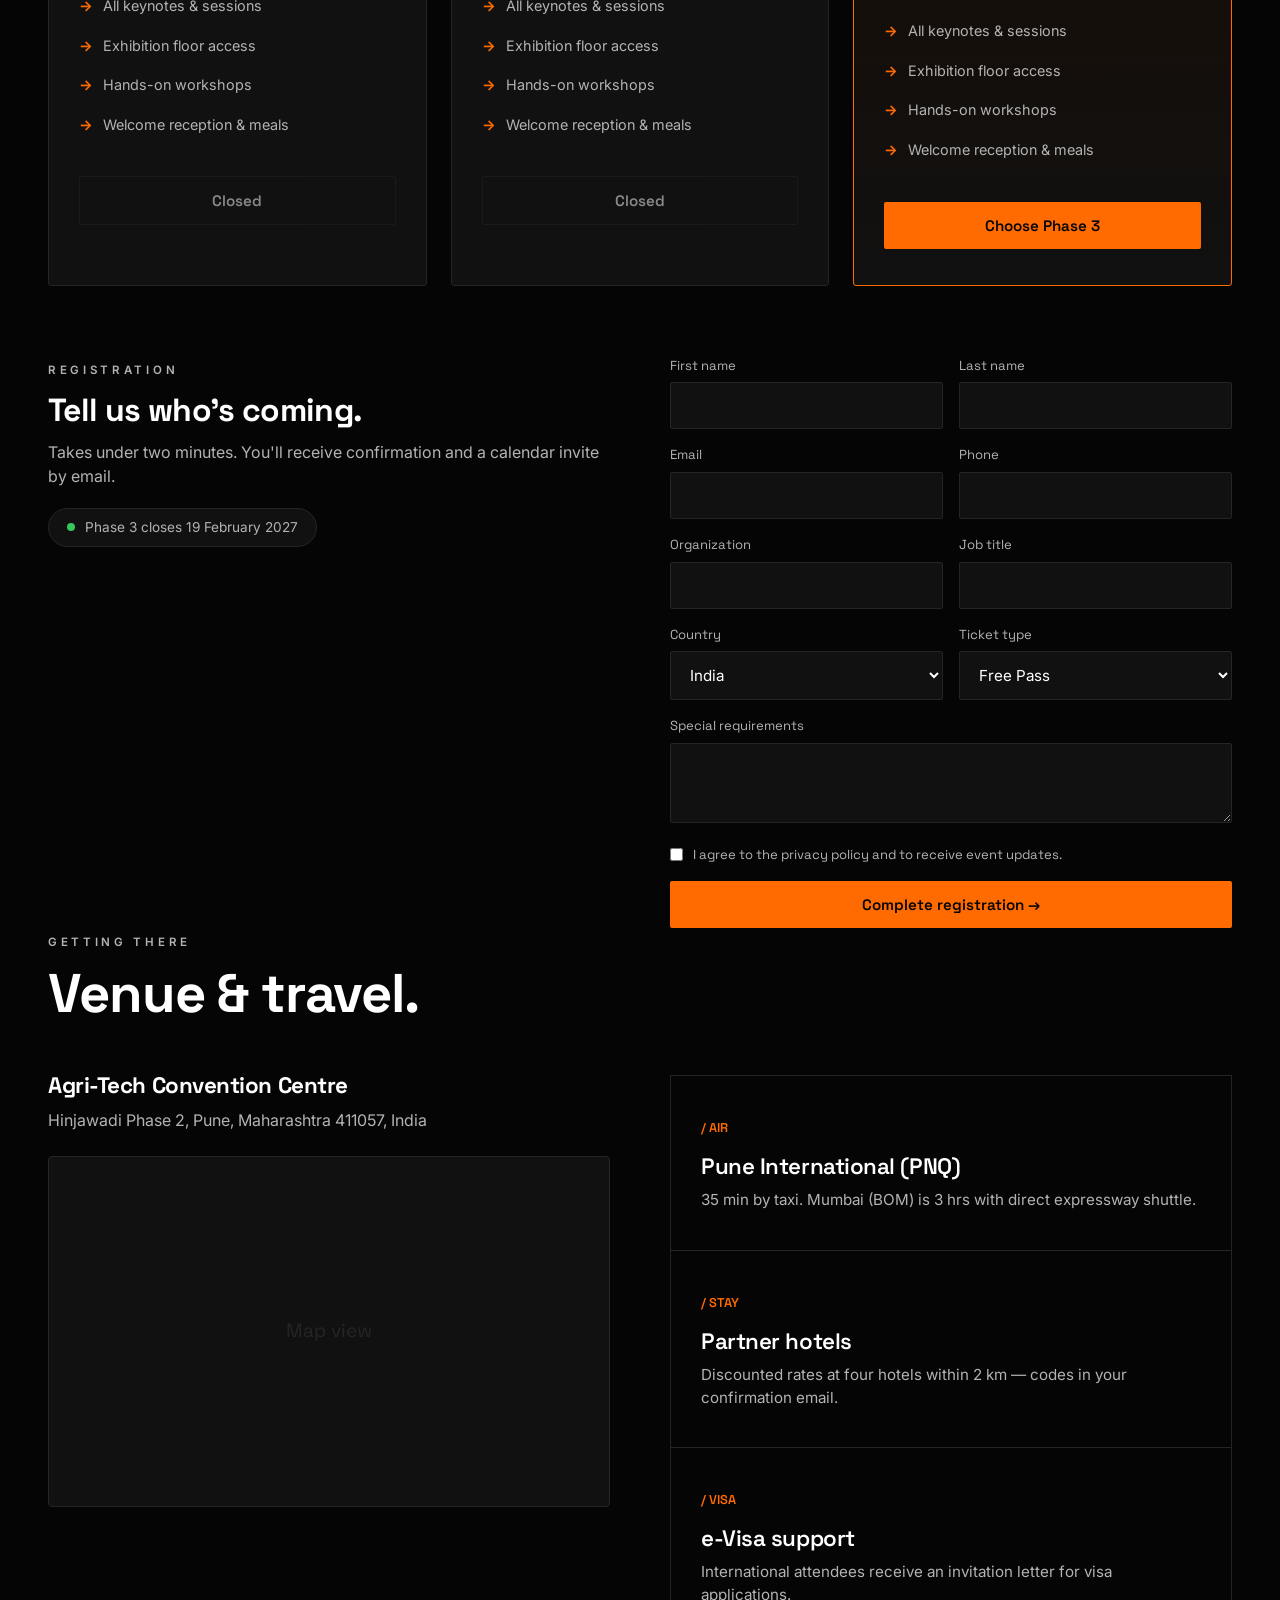
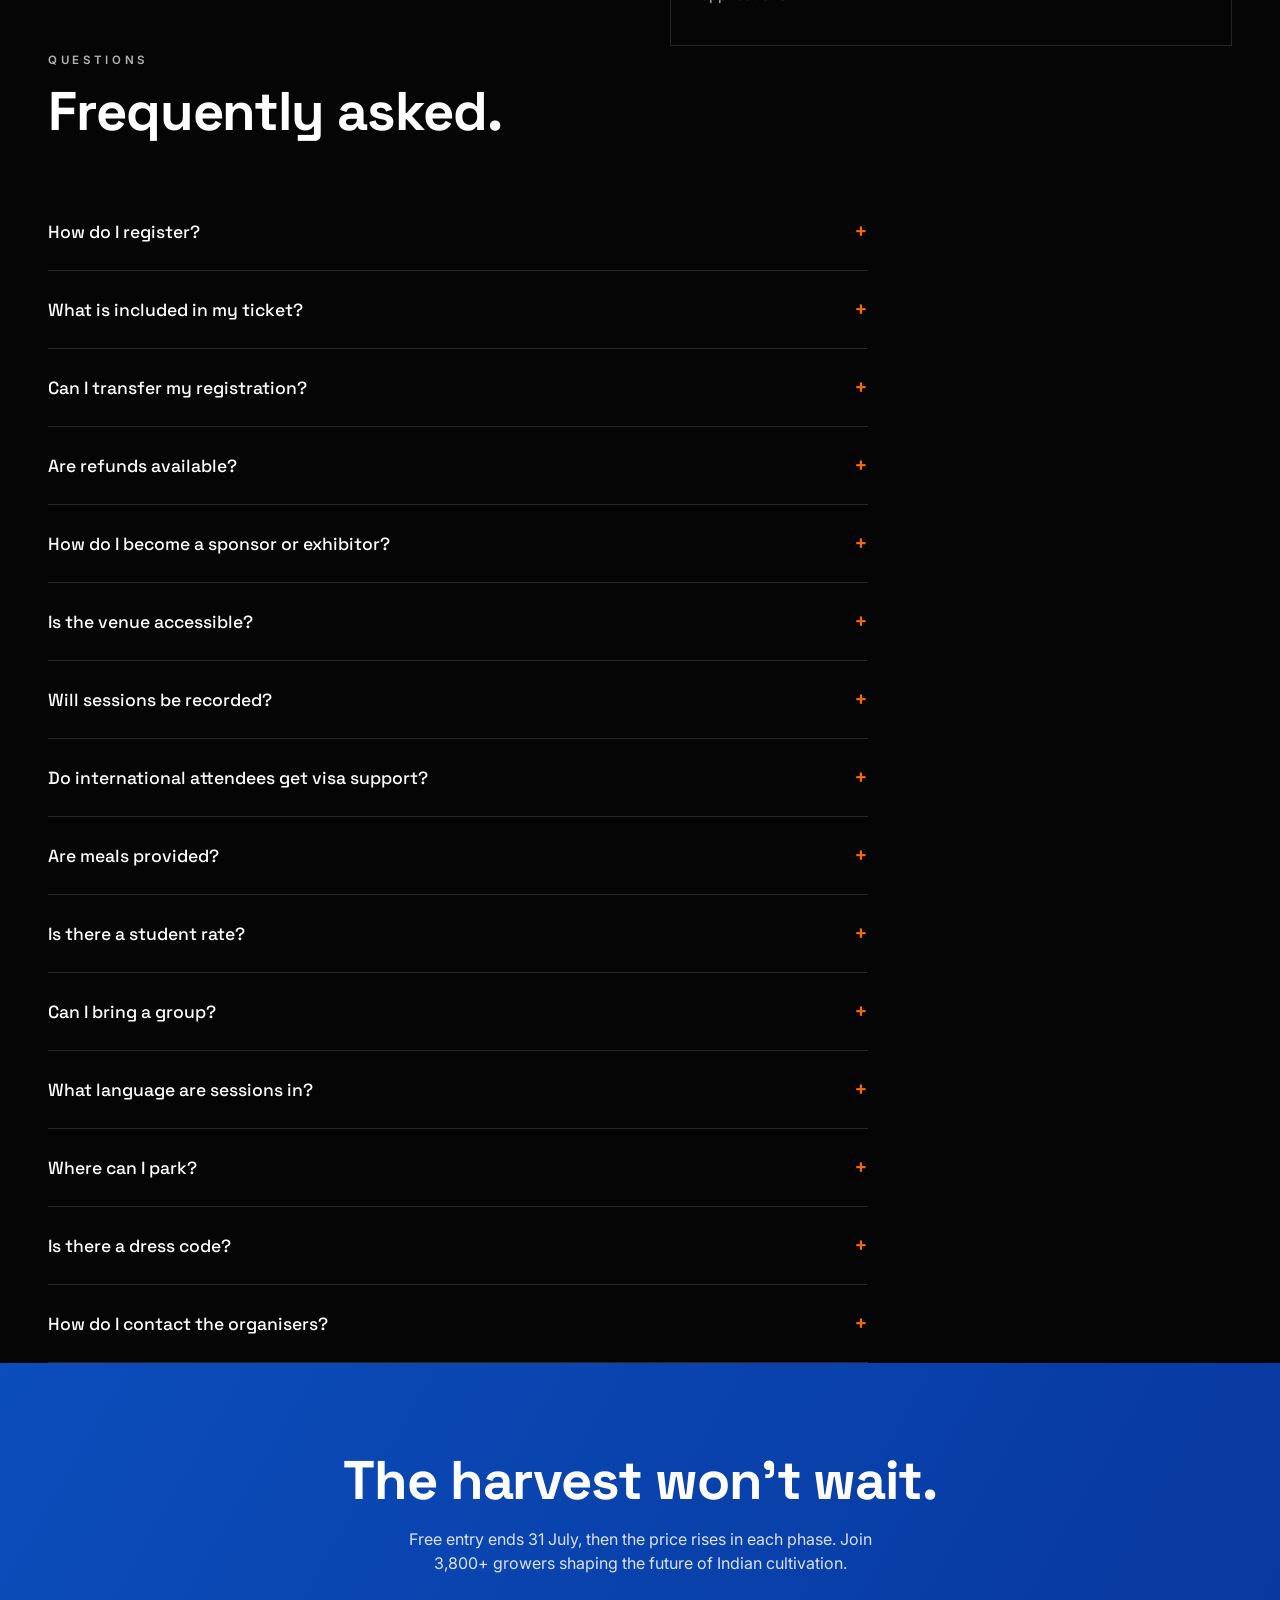
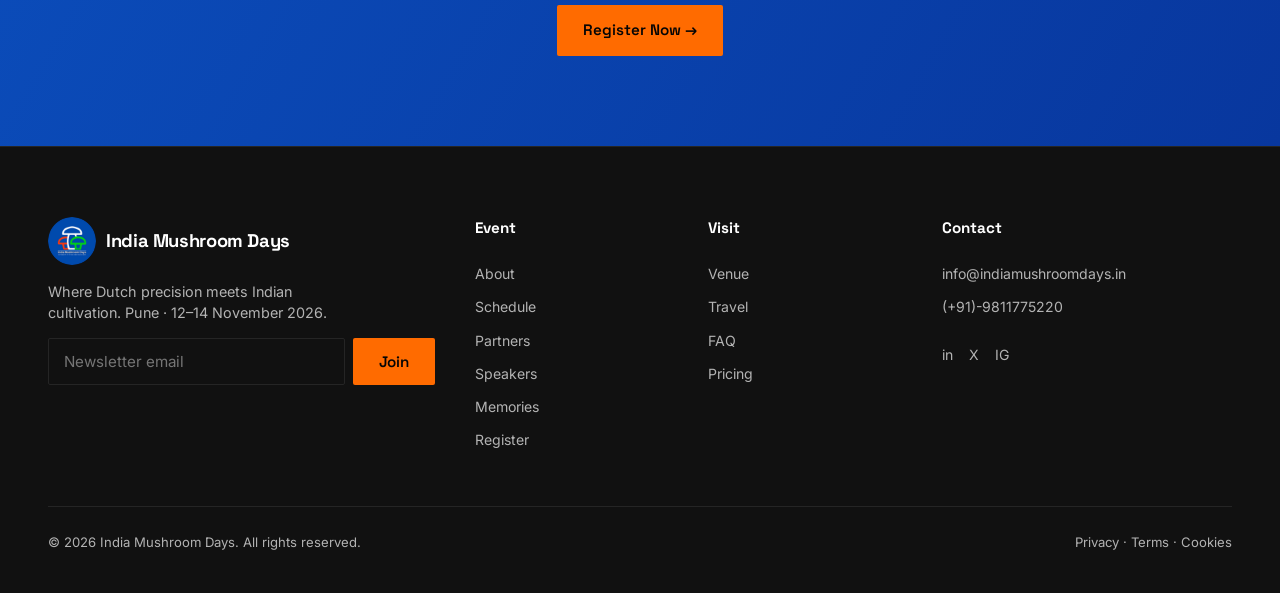
==== commit 3baa7f9a: "latest commit" ====
--- a/index.html
+++ b/index.html
@@ -1,223 +1,532 @@
-<!DOCTYPE html>
+<!doctype html>
 <html lang="en">
-<head>
-<meta charset="UTF-8">
-<meta name="viewport" content="width=device-width, initial-scale=1.0">
-<title>India Mushroom Days 2026 — Where Dutch Precision Meets Indian Cultivation</title>
-<meta name="description" content="India Mushroom Days 2026: the premier gathering of mushroom growers, agritech innovators, researchers and decision-makers. Pune, India · 12–14 November 2026.">
-<meta property="og:title" content="India Mushroom Days 2026">
-<meta property="og:description" content="Where Dutch precision meets Indian cultivation. 12–14 November 2026, Pune.">
-<meta property="og:type" content="website">
-<meta name="twitter:card" content="summary_large_image">
-<link rel="preconnect" href="https://fonts.googleapis.com">
-<link rel="preconnect" href="https://fonts.gstatic.com" crossorigin>
-<link href="https://fonts.googleapis.com/css2?family=Space+Grotesk:wght@400;500;600;700&family=Inter:wght@400;500;600&family=Instrument+Serif:ital@1&display=swap" rel="stylesheet">
-<link rel="stylesheet" href="css/styles.css">
-<script type="application/ld+json">
-{
-  "@context": "https://schema.org",
-  "@type": "Event",
-  "name": "India Mushroom Days 2026",
-  "startDate": "2026-11-12",
-  "endDate": "2026-11-14",
-  "eventStatus": "https://schema.org/EventScheduled",
-  "location": {"@type": "Place", "name": "Agri-Tech Convention Centre, Pune", "address": "Pune, Maharashtra, India"},
-  "description": "The premier gathering of mushroom growers, agritech innovators and researchers."
-}
-</script>
-</head>
-<body>
-
-<!-- Dynamic header — rendered by js/components.js from SITE_CONFIG -->
-<header id="site-header"></header>
-
-
-<!-- HERO with scroll-driven harvest animation -->
-<div class="scroll-section" id="home">
-  <div id="harvest-stage">
-    <div class="hero">
-      <canvas id="harvest-canvas" aria-hidden="true"></canvas>
-      <div class="canvas-overlay"></div>
-      <div class="hero-content"><div class="hero-inner">
-        <span class="eyebrow">Pune, India · 12–14 November 2026</span>
-        <h1>India Mushroom Days <span class="serif">where precision is grown</span></h1>
-        <p>The premier gathering of mushroom growers, agritech innovators, researchers and decision-makers — built on Dutch cultivation science.</p>
-        <div class="hero-meta">
-          <span>📍 <span class="accent">Agri-Tech Convention Centre</span></span>
-          <span>🗓 <span class="accent">12–14 Nov 2026</span></span>
-        </div>
-        <div class="countdown" id="countdown" aria-label="Countdown to event">
-          <div class="cd-unit"><b id="cd-d">--</b><small>Days</small></div>
-          <div class="cd-unit"><b id="cd-h">--</b><small>Hours</small></div>
-          <div class="cd-unit"><b id="cd-m">--</b><small>Mins</small></div>
-          <div class="cd-unit"><b id="cd-s">--</b><small>Secs</small></div>
-        </div>
-        <div class="hero-cta" style="margin-top:30px">
-          <a href="#register" class="btn btn-primary">Register Now →</a>
-          <a href="#schedule" class="btn btn-ghost">View Schedule</a>
-        </div>
-        <div class="reg-widget"><span class="pulse"></span> 3,840 growers already registered</div>
-      </div></div>
-      <div class="scroll-hint">Scroll to harvest<div class="bar"></div></div>
+  <head>
+    <meta charset="UTF-8" />
+    <meta name="viewport" content="width=device-width, initial-scale=1.0" />
+    <title>
+      India Mushroom Days 2026 — Where Dutch Precision Meets Indian Cultivation
+    </title>
+    <meta
+      name="description"
+      content="India Mushroom Days 2026: the premier gathering of mushroom growers, agritech innovators, researchers and decision-makers. Pune, India · 12–14 November 2026."
+    />
+    <meta property="og:title" content="India Mushroom Days 2026" />
+    <meta
+      property="og:description"
+      content="Where Dutch precision meets Indian cultivation. 12–14 November 2026, Pune."
+    />
+    <meta property="og:type" content="website" />
+    <meta name="twitter:card" content="summary_large_image" />
+    <link rel="preconnect" href="https://fonts.googleapis.com" />
+    <link rel="preconnect" href="https://fonts.gstatic.com" crossorigin />
+    <link
+      href="https://fonts.googleapis.com/css2?family=Space+Grotesk:wght@400;500;600;700&family=Inter:wght@400;500;600&family=Instrument+Serif:ital@1&display=swap"
+      rel="stylesheet"
+    />
+    <link rel="stylesheet" href="css/styles.css" />
+    <script type="application/ld+json">
+      {
+        "@context": "https://schema.org",
+        "@type": "Event",
+        "name": "India Mushroom Days 2026",
+        "startDate": "2026-11-12",
+        "endDate": "2026-11-14",
+        "eventStatus": "https://schema.org/EventScheduled",
+        "location": {
+          "@type": "Place",
+          "name": "Agri-Tech Convention Centre, Pune",
+          "address": "Pune, Maharashtra, India"
+        },
+        "description": "The premier gathering of mushroom growers, agritech innovators and researchers."
+      }
+    </script>
+  </head>
+  <body>
+    <!-- Dynamic header — rendered by js/components.js from SITE_CONFIG -->
+    <header id="site-header"></header>
+
+    <!-- HERO with scroll-driven harvest animation -->
+    <div class="scroll-section" id="home">
+      <div id="harvest-stage">
+        <div class="hero">
+          <canvas id="harvest-canvas" aria-hidden="true"></canvas>
+          <div class="canvas-overlay"></div>
+          <div class="hero-content">
+            <div class="hero-inner">
+              <span class="eyebrow">Pune, India · 12–14 November 2026</span>
+              <h1>
+                India Mushroom Days
+                <span class="serif">where precision is grown</span>
+              </h1>
+              <p>
+                The premier gathering of mushroom growers, agritech innovators,
+                researchers and decision-makers — built on Dutch cultivation
+                science.
+              </p>
+              <div class="hero-meta">
+                <span
+                  >📍
+                  <span class="accent">Agri-Tech Convention Centre</span></span
+                >
+                <span>🗓 <span class="accent">12–14 Nov 2026</span></span>
+              </div>
+              <div
+                class="countdown"
+                id="countdown"
+                aria-label="Countdown to event"
+              >
+                <div class="cd-unit">
+                  <b id="cd-d">--</b><small>Days</small>
+                </div>
+                <div class="cd-unit">
+                  <b id="cd-h">--</b><small>Hours</small>
+                </div>
+                <div class="cd-unit">
+                  <b id="cd-m">--</b><small>Mins</small>
+                </div>
+                <div class="cd-unit">
+                  <b id="cd-s">--</b><small>Secs</small>
+                </div>
+              </div>
+              <div class="hero-cta" style="margin-top: 30px">
+                <a href="#register" class="btn btn-primary">Register Now →</a>
+                <a href="#schedule" class="btn btn-ghost">View Schedule</a>
+              </div>
+              <div class="reg-widget">
+                <span class="pulse"></span> 3,840 growers already registered
+              </div>
+            </div>
+          </div>
+          <div class="scroll-hint">
+            Scroll to harvest
+            <div class="bar"></div>
+          </div>
+        </div>
+      </div>
     </div>
-  </div>
-</div>
-
-<!-- ABOUT -->
-<section id="about" class="wrap">
-  <div class="sec-head reveal">
-    <span class="eyebrow">About the event</span>
-    <h2>Three days where <span class="serif accent">Dutch precision</span> meets Indian cultivation.</h2>
-    <p>India Mushroom Days brings the world's most advanced growing science to the fastest-growing market on earth. We exist to close the gap between what Dutch greenhouses have perfected and what Indian farms are ready to scale.</p>
-  </div>
-  <div class="hl-grid">
-    <div class="hl-card reveal"><span class="num">/ MISSION</span><h3>Grow smarter, together</h3><p>Equip every grower — from single-tunnel farms to industrial substrate plants — with climate control, robotics and yield science that actually works in Indian conditions.</p></div>
-    <div class="hl-card reveal"><span class="num">/ VISION</span><h3>One million tonnes by 2032</h3><p>A connected national network of high-efficiency mushroom producers, supported by research, supply chain and export pathways.</p></div>
-    <div class="hl-card reveal"><span class="num">/ ORGANIZERS</span><h3>IMD Council + KAS partners</h3><p>Convened by the India Mushroom Council alongside Dutch agritech institutes, with backing from state agriculture boards.</p></div>
-  </div>
-</section>
-
-<!-- STATS -->
-<section class="stats"><div class="wrap stat-grid">
-  <div class="stat reveal"><b data-count="5000">0</b><span>+ Attendees</span></div>
-  <div class="stat reveal"><b data-count="50">0</b><span>+ Speakers</span></div>
-  <div class="stat reveal"><b data-count="20">0</b><span>+ Countries</span></div>
-  <div class="stat reveal"><b data-count="100">0</b><span>+ Exhibitors</span></div>
-</div></section>
-
-<!-- HIGHLIGHTS -->
-<section class="wrap">
-  <div class="sec-head reveal"><span class="eyebrow">What's on</span><h2>Six reasons to be in the room.</h2></div>
-  <div class="hl-grid">
-    <div class="hl-card reveal"><span class="num">/ 01</span><h3>Keynote Sessions</h3><p>Wageningen researchers and India's top yield engineers on stage.</p></div>
-    <div class="hl-card reveal"><span class="num">/ 02</span><h3>Robotics Showcase</h3><p>Live autonomous harvesting demos — the systems that pick without bruising.</p></div>
-    <div class="hl-card reveal"><span class="num">/ 03</span><h3>Hands-on Workshops</h3><p>Substrate science, climate tuning and post-harvest cold chain.</p></div>
-    <div class="hl-card reveal"><span class="num">/ 04</span><h3>Exhibition Floor</h3><p>100+ suppliers across compost, controls, packaging and export.</p></div>
-    <div class="hl-card reveal"><span class="num">/ 05</span><h3>Grower Awards</h3><p>Recognising the year's highest-yield and most sustainable farms.</p></div>
-    <div class="hl-card reveal"><span class="num">/ 06</span><h3>Networking</h3><p>Curated buyer–grower matchmaking and an evening on the terrace.</p></div>
-  </div>
-</section>
-
-<!-- SCHEDULE -->
-<section id="schedule" class="wrap">
-  <div class="sec-head reveal"><span class="eyebrow">Agenda</span><h2>Day-by-day schedule.</h2><p>Filter by track to plan your three days. Full agenda confirmed October 2026.</p></div>
-  <div class="sched-filters reveal">
-    <button class="filt active" data-f="all">All tracks</button>
-    <button class="filt" data-f="science">Science</button>
-    <button class="filt" data-f="tech">Technology</button>
-    <button class="filt" data-f="business">Business</button>
-  </div>
-  <div id="sessions"></div>
-</section>
-
-<!-- SPEAKERS -->
-<section id="speakers" class="wrap">
-  <div class="sec-head reveal"><span class="eyebrow">Voices</span><h2>Featured speakers.</h2><p>A blend of Dutch cultivation pioneers and Indian agritech leaders.</p></div>
-  <div class="field" style="max-width:360px;margin-bottom:30px">
-    <input type="search" id="spk-search" placeholder="Search speakers…" aria-label="Search speakers">
-  </div>
-  <div class="spk-grid" id="spk-grid"></div>
-</section>
-
-<!-- PRICING / REGISTER -->
-<section id="register" class="wrap">
-  <div class="sec-head reveal"><span class="eyebrow">Tickets</span><h2>Reserve your place.</h2></div>
-  <div class="price-grid" style="margin-bottom:70px">
-    <div class="price reveal"><h3>Early Bird</h3><div class="amt">₹6,900<small>/pass</small></div>
-      <ul><li>All keynotes & sessions</li><li>Exhibition floor access</li><li>Welcome reception</li><li>Digital agenda</li></ul>
-      <a href="#regform" class="btn btn-ghost">Choose Early Bird</a></div>
-    <div class="price feature reveal"><span class="ribbon">Most popular</span><h3>Standard</h3><div class="amt">₹11,500<small>/pass</small></div>
-      <ul><li>Everything in Early Bird</li><li>All hands-on workshops</li><li>Robotics demo priority seating</li><li>Lunch all three days</li></ul>
-      <a href="#regform" class="btn btn-primary">Choose Standard</a></div>
-    <div class="price reveal"><h3>VIP</h3><div class="amt">₹24,000<small>/pass</small></div>
-      <ul><li>Everything in Standard</li><li>Speaker dinner & terrace evening</li><li>Buyer–grower matchmaking</li><li>Farm tour shuttle</li></ul>
-      <a href="#regform" class="btn btn-ghost">Choose VIP</a></div>
-  </div>
-
-  <div id="regform" class="split">
-    <div class="reveal">
-      <span class="eyebrow">Registration</span>
-      <h2 style="font-size:2rem;margin:14px 0">Tell us who's coming.</h2>
-      <p style="color:var(--muted)">Takes under two minutes. You'll receive confirmation and a calendar invite by email.</p>
-      <div class="reg-widget"><span class="pulse"></span> Standard tier closes 30 Sept 2026</div>
+
+    <!-- ABOUT -->
+    <section id="about" class="wrap">
+      <div class="sec-head reveal">
+        <span class="eyebrow">About the event</span>
+        <h2>
+          Three days where
+          <span class="serif accent">Dutch precision</span> meets Indian
+          cultivation.
+        </h2>
+        <p>
+          India Mushroom Days brings the world's most advanced growing science
+          to the fastest-growing market on earth. We exist to close the gap
+          between what Dutch greenhouses have perfected and what Indian farms
+          are ready to scale.
+        </p>
+      </div>
+      <div class="hl-grid">
+        <div class="hl-card reveal">
+          <span class="num">/ MISSION</span>
+          <h3>Grow smarter, together</h3>
+          <p>
+            Equip every grower — from single-tunnel farms to industrial
+            substrate plants — with climate control, robotics and yield science
+            that actually works in Indian conditions.
+          </p>
+        </div>
+        <div class="hl-card reveal">
+          <span class="num">/ VISION</span>
+          <h3>One million tonnes by 2032</h3>
+          <p>
+            A connected national network of high-efficiency mushroom producers,
+            supported by research, supply chain and export pathways.
+          </p>
+        </div>
+        <div class="hl-card reveal">
+          <span class="num">/ ORGANIZERS</span>
+          <h3>IMD Council + KAS partners</h3>
+          <p>
+            Convened by the India Mushroom Council alongside Dutch agritech
+            institutes, with backing from state agriculture boards.
+          </p>
+        </div>
+      </div>
+    </section>
+
+    <!-- STATS -->
+    <section class="stats">
+      <div class="wrap stat-grid">
+        <div class="stat reveal">
+          <b data-count="5000">0</b><span>+ Attendees</span>
+        </div>
+        <div class="stat reveal">
+          <b data-count="50">0</b><span>+ Speakers</span>
+        </div>
+        <div class="stat reveal">
+          <b data-count="20">0</b><span>+ Countries</span>
+        </div>
+        <div class="stat reveal">
+          <b data-count="100">0</b><span>+ Exhibitors</span>
+        </div>
+      </div>
+    </section>
+
+    <!-- HIGHLIGHTS -->
+    <section class="wrap">
+      <div class="sec-head reveal">
+        <span class="eyebrow">What's on</span>
+        <h2>Six reasons to be in the room.</h2>
+      </div>
+      <div class="hl-grid">
+        <div class="hl-card reveal">
+          <span class="num">/ 01</span>
+          <h3>Keynote Sessions</h3>
+          <p>
+            Wageningen researchers and India's top yield engineers on stage.
+          </p>
+        </div>
+        <div class="hl-card reveal">
+          <span class="num">/ 02</span>
+          <h3>Robotics Showcase</h3>
+          <p>
+            Live autonomous harvesting demos — the systems that pick without
+            bruising.
+          </p>
+        </div>
+        <div class="hl-card reveal">
+          <span class="num">/ 03</span>
+          <h3>Hands-on Workshops</h3>
+          <p>Substrate science, climate tuning and post-harvest cold chain.</p>
+        </div>
+        <div class="hl-card reveal">
+          <span class="num">/ 04</span>
+          <h3>Exhibition Floor</h3>
+          <p>100+ suppliers across compost, controls, packaging and export.</p>
+        </div>
+        <div class="hl-card reveal">
+          <span class="num">/ 05</span>
+          <h3>Grower Awards</h3>
+          <p>
+            Recognising the year's highest-yield and most sustainable farms.
+          </p>
+        </div>
+        <div class="hl-card reveal">
+          <span class="num">/ 06</span>
+          <h3>Networking</h3>
+          <p>Curated buyer–grower matchmaking and an evening on the terrace.</p>
+        </div>
+      </div>
+    </section>
+
+    <!-- SCHEDULE -->
+    <section id="schedule" class="wrap">
+      <div class="sec-head reveal">
+        <span class="eyebrow">Agenda</span>
+        <h2>Day-by-day schedule.</h2>
+        <p>
+          Filter by track to plan your three days. Full agenda confirmed October
+          2026.
+        </p>
+      </div>
+      <div class="sched-filters reveal">
+        <button class="filt active" data-f="all">All tracks</button>
+        <button class="filt" data-f="science">Science</button>
+        <button class="filt" data-f="tech">Technology</button>
+        <button class="filt" data-f="business">Business</button>
+      </div>
+      <div id="sessions"></div>
+    </section>
+
+    <!-- PARTNERS -->
+    <section id="partners" class="wrap">
+      <div class="sec-head reveal">
+        <span class="eyebrow">Backed by</span>
+        <h2>
+          Institutions and partners
+          <span class="serif accent">behind the event</span>.
+        </h2>
+        <p>
+          From Dutch research institutes to India's agricultural finance and
+          industry bodies — the organisations putting their name behind this
+          gathering.
+        </p>
+      </div>
+
+      <div class="partner-tier reveal">
+        <span class="partner-tier-label">In association with</span>
+        <div
+          class="partner-assoc-grid"
+          id="partnersAssociation"
+          aria-label="Lead institutional partners"
+        ></div>
+      </div>
+
+      <div class="partner-tier reveal">
+        <span class="partner-tier-label">Strategic partners</span>
+        <div
+          class="partner-strategic-grid"
+          id="partnersStrategic"
+          aria-label="Strategic partners"
+        ></div>
+      </div>
+
+      <div class="partner-tier reveal">
+        <span class="partner-tier-label"
+          >Supporting partners &amp; sponsors</span
+        >
+        <div
+          class="partner-marquee-wrap"
+          id="partnersSupportingWrap"
+          aria-label="Supporting partners and sponsors"
+        ></div>
+      </div>
+
+      <div class="partner-cta reveal">
+        <p>Want your organisation on this list next year?</p>
+        <a
+          class="btn btn-ghost"
+          href="mailto:info@indiamushroomdays.in?subject=Partnership%20enquiry"
+          >Become a partner →</a
+        >
+      </div>
+    </section>
+
+    <!-- SPEAKERS -->
+    <section id="speakers" class="wrap">
+      <div class="sec-head reveal">
+        <span class="eyebrow">Voices</span>
+        <h2>Featured speakers.</h2>
+        <p>
+          A blend of Dutch cultivation pioneers and Indian agritech leaders.
+        </p>
+      </div>
+      <div class="field" style="max-width: 360px; margin-bottom: 30px">
+        <input
+          type="search"
+          id="spk-search"
+          placeholder="Search speakers…"
+          aria-label="Search speakers"
+        />
+      </div>
+      <div class="spk-grid" id="spk-grid"></div>
+    </section>
+
+    <!-- PRICING / REGISTER -->
+    <section id="register" class="wrap">
+      <div class="sec-head reveal">
+        <span class="eyebrow">Tickets</span>
+        <h2>Reserve your place.</h2>
+        <p>
+          Free entry until 31 July. Price rises in each phase, so register
+          early.
+        </p>
+      </div>
+      <div class="price-grid" id="pricingGrid" style="margin-bottom: 70px"></div>
+
+      <div id="regform" class="split">
+        <div class="reveal">
+          <span class="eyebrow">Registration</span>
+          <h2 style="font-size: 2rem; margin: 14px 0">Tell us who's coming.</h2>
+          <p style="color: var(--muted)">
+            Takes under two minutes. You'll receive confirmation and a calendar
+            invite by email.
+          </p>
+          <div class="reg-widget">
+            <span class="pulse"></span>
+            <span id="regWidgetText">Loading current pricing…</span>
+          </div>
+        </div>
+        <form
+          class="reveal"
+          onsubmit="
+            event.preventDefault();
+            this.querySelector('.done').style.display = 'block';
+            this.querySelector('.btn').textContent = 'Registered ✓';
+          "
+        >
+          <div class="form-row">
+            <div class="field">
+              <label for="fn">First name</label><input id="fn" required />
+            </div>
+            <div class="field">
+              <label for="ln">Last name</label><input id="ln" required />
+            </div>
+          </div>
+          <div class="form-row">
+            <div class="field">
+              <label for="em">Email</label
+              ><input id="em" type="email" required />
+            </div>
+            <div class="field">
+              <label for="ph">Phone</label><input id="ph" type="tel" />
+            </div>
+          </div>
+          <div class="form-row">
+            <div class="field">
+              <label for="org">Organization</label><input id="org" />
+            </div>
+            <div class="field">
+              <label for="jt">Job title</label><input id="jt" />
+            </div>
+          </div>
+          <div class="form-row">
+            <div class="field">
+              <label for="co">Country</label
+              ><select id="co">
+                <option>India</option>
+                <option>Netherlands</option>
+                <option>Other</option>
+              </select>
+            </div>
+            <div class="field">
+              <label for="tt">Ticket type</label
+              ><select id="tt">
+                <option>Free Pass</option>
+                <option>Phase 2</option>
+                <option>Phase 3</option>
+              </select>
+            </div>
+          </div>
+          <div class="field">
+            <label for="sr">Special requirements</label
+            ><textarea id="sr" style="min-height: 80px"></textarea>
+          </div>
+          <div class="field checkbox">
+            <input type="checkbox" id="cs" required /><label
+              for="cs"
+              style="margin: 0"
+              >I agree to the privacy policy and to receive event
+              updates.</label
+            >
+          </div>
+          <button
+            class="btn btn-primary"
+            style="width: 100%; justify-content: center"
+            type="submit"
+          >
+            Complete registration →
+          </button>
+          <p
+            class="done"
+            style="
+              display: none;
+              color: var(--success);
+              margin-top: 14px;
+              text-align: center;
+            "
+          >
+            Thanks — check your inbox for confirmation.
+          </p>
+        </form>
+      </div>
+    </section>
+
+    <!-- VENUE -->
+    <section id="venue" class="wrap">
+      <div class="sec-head reveal">
+        <span class="eyebrow">Getting there</span>
+        <h2>Venue & travel.</h2>
+      </div>
+      <div class="split">
+        <div class="reveal">
+          <h3 style="font-size: 1.4rem; margin-bottom: 10px">
+            Agri-Tech Convention Centre
+          </h3>
+          <p style="color: var(--muted); margin-bottom: 24px">
+            Hinjawadi Phase 2, Pune, Maharashtra 411057, India
+          </p>
+          <div
+            style="
+              aspect-ratio: 16/10;
+              background: var(--surface);
+              border: 1px solid var(--border);
+              border-radius: 4px;
+              display: flex;
+              align-items: center;
+              justify-content: center;
+              color: var(--border);
+              font-family: &quot;Space Grotesk&quot;;
+              font-size: 1.2rem;
+            "
+          >
+            Map view
+          </div>
+        </div>
+        <div class="reveal">
+          <div class="hl-grid" style="grid-template-columns: 1fr">
+            <div class="hl-card">
+              <span class="num">/ AIR</span>
+              <h3>Pune International (PNQ)</h3>
+              <p>
+                35 min by taxi. Mumbai (BOM) is 3 hrs with direct expressway
+                shuttle.
+              </p>
+            </div>
+            <div class="hl-card">
+              <span class="num">/ STAY</span>
+              <h3>Partner hotels</h3>
+              <p>
+                Discounted rates at four hotels within 2 km — codes in your
+                confirmation email.
+              </p>
+            </div>
+            <div class="hl-card">
+              <span class="num">/ VISA</span>
+              <h3>e-Visa support</h3>
+              <p>
+                International attendees receive an invitation letter for visa
+                applications.
+              </p>
+            </div>
+          </div>
+        </div>
+      </div>
+    </section>
+
+    <!-- FAQ -->
+    <section id="faq" class="wrap">
+      <div class="sec-head reveal">
+        <span class="eyebrow">Questions</span>
+        <h2>Frequently asked.</h2>
+      </div>
+      <div id="faqs" style="max-width: 820px"></div>
+    </section>
+
+    <!-- CTA BAND -->
+    <div class="cta-band">
+      <div class="wrap reveal">
+        <h2>The harvest won't wait.</h2>
+        <p>
+          Free entry ends 31 July, then the price rises in each phase. Join
+          3,800+ growers shaping the future of Indian cultivation.
+        </p>
+        <a href="#register" class="btn btn-primary">Register Now →</a>
+      </div>
     </div>
-    <form class="reveal" onsubmit="event.preventDefault();this.querySelector('.done').style.display='block';this.querySelector('.btn').textContent='Registered ✓'">
-      <div class="form-row">
-        <div class="field"><label for="fn">First name</label><input id="fn" required></div>
-        <div class="field"><label for="ln">Last name</label><input id="ln" required></div>
-      </div>
-      <div class="form-row">
-        <div class="field"><label for="em">Email</label><input id="em" type="email" required></div>
-        <div class="field"><label for="ph">Phone</label><input id="ph" type="tel"></div>
-      </div>
-      <div class="form-row">
-        <div class="field"><label for="org">Organization</label><input id="org"></div>
-        <div class="field"><label for="jt">Job title</label><input id="jt"></div>
-      </div>
-      <div class="form-row">
-        <div class="field"><label for="co">Country</label><select id="co"><option>India</option><option>Netherlands</option><option>Other</option></select></div>
-        <div class="field"><label for="tt">Ticket type</label><select id="tt"><option>Early Bird</option><option>Standard</option><option>VIP</option></select></div>
-      </div>
-      <div class="field"><label for="sr">Special requirements</label><textarea id="sr" style="min-height:80px"></textarea></div>
-      <div class="field checkbox"><input type="checkbox" id="cs" required><label for="cs" style="margin:0">I agree to the privacy policy and to receive event updates.</label></div>
-      <button class="btn btn-primary" style="width:100%;justify-content:center" type="submit">Complete registration →</button>
-      <p class="done" style="display:none;color:var(--success);margin-top:14px;text-align:center">Thanks — check your inbox for confirmation.</p>
-    </form>
-  </div>
-</section>
-
-<!-- VENUE -->
-<section id="venue" class="wrap">
-  <div class="sec-head reveal"><span class="eyebrow">Getting there</span><h2>Venue & travel.</h2></div>
-  <div class="split">
-    <div class="reveal">
-      <h3 style="font-size:1.4rem;margin-bottom:10px">Agri-Tech Convention Centre</h3>
-      <p style="color:var(--muted);margin-bottom:24px">Hinjawadi Phase 2, Pune, Maharashtra 411057, India</p>
-      <div style="aspect-ratio:16/10;background:var(--surface);border:1px solid var(--border);border-radius:4px;display:flex;align-items:center;justify-content:center;color:var(--border);font-family:'Space Grotesk';font-size:1.2rem">Map view</div>
+
+    <!-- Dynamic footer — rendered by js/components.js from SITE_CONFIG -->
+    <footer id="site-footer" class="site-footer"></footer>
+
+    <button id="toTop" aria-label="Back to top">↑</button>
+    <div id="cookie">
+      <h5>We use cookies</h5>
+      This site uses cookies to improve your experience and analyse traffic.
+      <div class="row">
+        <button
+          class="btn btn-primary"
+          onclick="document.getElementById('cookie').classList.add('hide')"
+        >
+          Accept
+        </button>
+        <button
+          class="btn btn-ghost"
+          onclick="document.getElementById('cookie').classList.add('hide')"
+        >
+          Decline
+        </button>
+      </div>
     </div>
-    <div class="reveal">
-      <div class="hl-grid" style="grid-template-columns:1fr">
-        <div class="hl-card"><span class="num">/ AIR</span><h3>Pune International (PNQ)</h3><p>35 min by taxi. Mumbai (BOM) is 3 hrs with direct expressway shuttle.</p></div>
-        <div class="hl-card"><span class="num">/ STAY</span><h3>Partner hotels</h3><p>Discounted rates at four hotels within 2 km — codes in your confirmation email.</p></div>
-        <div class="hl-card"><span class="num">/ VISA</span><h3>e-Visa support</h3><p>International attendees receive an invitation letter for visa applications.</p></div>
-      </div>
-    </div>
-  </div>
-</section>
-
-<!-- FAQ -->
-<section id="faq" class="wrap">
-  <div class="sec-head reveal"><span class="eyebrow">Questions</span><h2>Frequently asked.</h2></div>
-  <div id="faqs" style="max-width:820px"></div>
-</section>
-
-<!-- CTA BAND -->
-<div class="cta-band">
-  <div class="wrap reveal">
-    <h2>The harvest won't wait.</h2>
-    <p>Early Bird pricing ends soon. Join 3,800+ growers shaping the future of Indian cultivation.</p>
-    <a href="#register" class="btn btn-primary">Register Now →</a>
-  </div>
-</div>
-
-
-
-<!-- Dynamic footer — rendered by js/components.js from SITE_CONFIG -->
-<footer id="site-footer" class="site-footer"></footer>
-
-<button id="toTop" aria-label="Back to top">↑</button>
-<div id="cookie">
-  <h5>We use cookies</h5>
-  This site uses cookies to improve your experience and analyse traffic.
-  <div class="row">
-    <button class="btn btn-primary" onclick="document.getElementById('cookie').classList.add('hide')">Accept</button>
-    <button class="btn btn-ghost" onclick="document.getElementById('cookie').classList.add('hide')">Decline</button>
-  </div>
-</div>
-
-<!-- Scripts: frames data first, then dynamic chrome, then app logic -->
-<script src="js/frames.js"></script>
-<script src="js/components.js"></script>
-<script src="js/app.js"></script>
-</body>
+
+    <!-- Scripts: frames data first, then dynamic chrome, then app logic -->
+    <script src="js/frames.js"></script>
+    <script src="js/components.js"></script>
+    <script src="js/app.js"></script>
+  </body>
 </html>
--- a/css/styles.css
+++ b/css/styles.css
@@ -1,203 +1,1553 @@
-:root{
-  --primary:#0B4DBB;
-  --white:#FFFFFF;
-  --dark:#050505;
-  --surface:#111111;
-  --border:#252525;
-  --accent:#FF6B00;
-  --muted:#B3B3B3;
-  --success:#34C759;
-  --soil:#1a1410;
-  --maxw:1240px;
-}
-*{margin:0;padding:0;box-sizing:border-box}
-html{scroll-behavior:smooth}
-body{
-  background:var(--dark);color:var(--white);
-  font-family:'Inter',sans-serif;line-height:1.5;
-  -webkit-font-smoothing:antialiased;overflow-x:hidden;
-}
-h1,h2,h3,h4{font-family:'Space Grotesk',sans-serif;line-height:1.02;letter-spacing:-0.02em}
-.serif{font-family:'Instrument Serif',serif;font-style:italic;letter-spacing:0}
-a{color:inherit;text-decoration:none}
-img{display:block;max-width:100%}
-.wrap{max-width:var(--maxw);margin:0 auto;padding:0 28px}
-.accent{color:var(--accent)}
-.eyebrow{font-size:.72rem;letter-spacing:.32em;text-transform:uppercase;color:var(--muted);font-weight:600}
-.btn{display:inline-flex;align-items:center;gap:.5rem;font-family:'Space Grotesk';font-weight:600;
-  padding:14px 26px;border-radius:2px;font-size:.95rem;transition:.25s;cursor:pointer;border:none}
-.btn-primary{background:var(--accent);color:var(--dark)}
-.btn-primary:hover{background:#ff8124;transform:translateY(-2px)}
-.btn-ghost{background:transparent;color:var(--white);border:1px solid var(--border)}
-.btn-ghost:hover{border-color:var(--white)}
-:focus-visible{outline:2px solid var(--accent);outline-offset:3px}
+:root {
+  --primary: #0b4dbb;
+  --white: #ffffff;
+  --dark: #050505;
+  --surface: #111111;
+  --border: #252525;
+  --accent: #ff6b00;
+  --muted: #b3b3b3;
+  --success: #34c759;
+  --soil: #1a1410;
+  --maxw: 1240px;
+}
+* {
+  margin: 0;
+  padding: 0;
+  box-sizing: border-box;
+}
+html {
+  scroll-behavior: smooth;
+}
+body {
+  background: var(--dark);
+  color: var(--white);
+  font-family: "Inter", sans-serif;
+  line-height: 1.5;
+  -webkit-font-smoothing: antialiased;
+  overflow-x: hidden;
+}
+h1,
+h2,
+h3,
+h4 {
+  font-family: "Space Grotesk", sans-serif;
+  line-height: 1.02;
+  letter-spacing: -0.02em;
+}
+.serif {
+  font-family: "Instrument Serif", serif;
+  font-style: italic;
+  letter-spacing: 0;
+}
+a {
+  color: inherit;
+  text-decoration: none;
+}
+img {
+  display: block;
+  max-width: 100%;
+}
+.wrap {
+  max-width: var(--maxw);
+  margin: 0 auto;
+  padding: 0 28px;
+}
+.accent {
+  color: var(--accent);
+}
+.eyebrow {
+  font-size: 0.72rem;
+  letter-spacing: 0.32em;
+  text-transform: uppercase;
+  color: var(--muted);
+  font-weight: 600;
+}
+.btn {
+  display: inline-flex;
+  align-items: center;
+  gap: 0.5rem;
+  font-family: "Space Grotesk";
+  font-weight: 600;
+  padding: 14px 26px;
+  border-radius: 2px;
+  font-size: 0.95rem;
+  transition: 0.25s;
+  cursor: pointer;
+  border: none;
+}
+.btn-primary {
+  background: var(--accent);
+  color: var(--dark);
+}
+.btn-primary:hover {
+  background: #ff8124;
+  transform: translateY(-2px);
+}
+.btn-ghost {
+  background: transparent;
+  color: var(--white);
+  border: 1px solid var(--border);
+}
+.btn-ghost:hover {
+  border-color: var(--white);
+}
+:focus-visible {
+  outline: 2px solid var(--accent);
+  outline-offset: 3px;
+}
 
 /* NAV */
-nav{position:fixed;top:0;left:0;right:0;z-index:100;backdrop-filter:blur(12px);
-  background:rgba(5,5,5,.6);border-bottom:1px solid transparent;transition:.3s}
-nav.scrolled{background:rgba(5,5,5,.92);border-bottom:1px solid var(--border)}
-.nav-in{display:flex;align-items:center;justify-content:space-between;height:72px}
-.logo{font-family:'Space Grotesk';font-weight:700;font-size:1.15rem;letter-spacing:-.02em;display:flex;align-items:center;gap:10px}
-.logo .dot{width:9px;height:9px;background:var(--accent);border-radius:50%;display:inline-block}
-.nav-links{display:flex;gap:30px;align-items:center}
-.nav-links a{font-size:.9rem;color:var(--muted);transition:.2s}
-.nav-links a:hover{color:var(--white)}
-.menu-btn{display:none;background:none;border:none;color:#fff;font-size:1.5rem;cursor:pointer}
+nav {
+  position: fixed;
+  top: 0;
+  left: 0;
+  right: 0;
+  z-index: 100;
+  backdrop-filter: blur(12px);
+  background: rgba(5, 5, 5, 0.6);
+  border-bottom: 1px solid transparent;
+  transition: 0.3s;
+}
+nav.scrolled {
+  background: rgba(5, 5, 5, 0.92);
+  border-bottom: 1px solid var(--border);
+}
+.nav-in {
+  display: flex;
+  align-items: center;
+  justify-content: space-between;
+  height: 72px;
+}
+.logo {
+  font-family: "Space Grotesk";
+  font-weight: 700;
+  font-size: 1.15rem;
+  letter-spacing: -0.02em;
+  display: flex;
+  align-items: center;
+  gap: 10px;
+}
+.logo-img {
+  width: 48px;
+  height: 48px;
+  border-radius: 50%;
+  object-fit: cover;
+  display: block;
+  flex-shrink: 0;
+}
+.nav-links {
+  display: flex;
+  gap: 30px;
+  align-items: center;
+}
+.nav-links a {
+  font-size: 0.9rem;
+  color: var(--muted);
+  transition: 0.2s;
+}
+.nav-links a:hover {
+  color: var(--white);
+}
+.menu-btn {
+  display: none;
+  background: none;
+  border: none;
+  color: #fff;
+  font-size: 1.5rem;
+  cursor: pointer;
+}
 
 /* HERO + SCROLL CANVAS */
-.hero{position:relative;height:100vh;display:flex;align-items:center;overflow:hidden}
-#harvest-stage{position:sticky;top:0;height:100vh}
-.scroll-section{position:relative;height:320vh}
-#harvest-canvas{position:absolute;inset:0;width:100%;height:100%;object-fit:cover;
-  filter:brightness(.55) contrast(1.05)}
-.canvas-overlay{position:absolute;inset:0;background:
-  linear-gradient(180deg,rgba(5,5,5,.55) 0%,rgba(5,5,5,.2) 40%,rgba(5,5,5,.85) 100%)}
-.hero-content{position:absolute;inset:0;display:flex;align-items:center;z-index:5}
-.hero-inner{max-width:var(--maxw);margin:0 auto;padding:0 28px;width:100%}
-.hero h1{font-size:clamp(2.8rem,8vw,6.5rem);font-weight:700;margin:18px 0}
-.hero h1 .serif{font-weight:400;display:block;color:var(--accent)}
-.hero p{color:var(--muted);font-size:clamp(1rem,2vw,1.2rem);max-width:540px;margin-bottom:14px}
-.hero-meta{display:flex;gap:28px;flex-wrap:wrap;margin:24px 0 30px;font-family:'Space Grotesk';font-size:.95rem}
-.hero-meta span{display:flex;align-items:center;gap:8px}
-.hero-meta .accent{font-weight:600}
-.hero-cta{display:flex;gap:14px;flex-wrap:wrap}
-.scroll-hint{position:absolute;bottom:30px;left:50%;transform:translateX(-50%);z-index:6;
-  font-size:.7rem;letter-spacing:.3em;text-transform:uppercase;color:var(--muted);text-align:center}
-.scroll-hint .bar{width:1px;height:40px;background:linear-gradient(var(--accent),transparent);margin:10px auto 0;animation:drop 1.8s infinite}
-@keyframes drop{0%{opacity:0;transform:scaleY(0)}40%{opacity:1}100%{opacity:0;transform:scaleY(1) translateY(20px)}}
+.hero {
+  position: relative;
+  height: 100vh;
+  display: flex;
+  align-items: center;
+  overflow: hidden;
+}
+#harvest-stage {
+  position: sticky;
+  top: 0;
+  height: 100vh;
+}
+.scroll-section {
+  position: relative;
+  height: 320vh;
+}
+#harvest-canvas {
+  position: absolute;
+  inset: 0;
+  width: 100%;
+  height: 100%;
+  object-fit: cover;
+  filter: brightness(0.55) contrast(1.05);
+}
+.canvas-overlay {
+  position: absolute;
+  inset: 0;
+  background: linear-gradient(
+    180deg,
+    rgba(5, 5, 5, 0.55) 0%,
+    rgba(5, 5, 5, 0.2) 40%,
+    rgba(5, 5, 5, 0.85) 100%
+  );
+}
+.hero-content {
+  position: absolute;
+  inset: 0;
+  display: flex;
+  align-items: center;
+  z-index: 5;
+}
+.hero-inner {
+  max-width: var(--maxw);
+  margin: 0 auto;
+  padding: 0 28px;
+  width: 100%;
+}
+.hero h1 {
+  font-size: clamp(2.8rem, 8vw, 6.5rem);
+  font-weight: 700;
+  margin: 18px 0;
+}
+.hero h1 .serif {
+  font-weight: 400;
+  display: block;
+  color: var(--accent);
+}
+.hero p {
+  color: var(--muted);
+  font-size: clamp(1rem, 2vw, 1.2rem);
+  max-width: 540px;
+  margin-bottom: 14px;
+}
+.hero-meta {
+  display: flex;
+  gap: 28px;
+  flex-wrap: wrap;
+  margin: 24px 0 30px;
+  font-family: "Space Grotesk";
+  font-size: 0.95rem;
+}
+.hero-meta span {
+  display: flex;
+  align-items: center;
+  gap: 8px;
+}
+.hero-meta .accent {
+  font-weight: 600;
+}
+.hero-cta {
+  display: flex;
+  gap: 14px;
+  flex-wrap: wrap;
+}
+.scroll-hint {
+  position: absolute;
+  bottom: 30px;
+  left: 50%;
+  transform: translateX(-50%);
+  z-index: 6;
+  font-size: 0.7rem;
+  letter-spacing: 0.3em;
+  text-transform: uppercase;
+  color: var(--muted);
+  text-align: center;
+}
+.scroll-hint .bar {
+  width: 1px;
+  height: 40px;
+  background: linear-gradient(var(--accent), transparent);
+  margin: 10px auto 0;
+  animation: drop 1.8s infinite;
+}
+@keyframes drop {
+  0% {
+    opacity: 0;
+    transform: scaleY(0);
+  }
+  40% {
+    opacity: 1;
+  }
+  100% {
+    opacity: 0;
+    transform: scaleY(1) translateY(20px);
+  }
+}
 
 /* COUNTDOWN strip */
-.countdown{display:flex;gap:30px;margin-top:10px}
-.cd-unit{text-align:center}
-.cd-unit b{font-family:'Space Grotesk';font-size:2rem;font-weight:700;display:block;color:#fff}
-.cd-unit small{font-size:.65rem;letter-spacing:.2em;text-transform:uppercase;color:var(--muted)}
+.countdown {
+  display: flex;
+  gap: 30px;
+  margin-top: 10px;
+}
+.cd-unit {
+  text-align: center;
+}
+.cd-unit b {
+  font-family: "Space Grotesk";
+  font-size: 2rem;
+  font-weight: 700;
+  display: block;
+  color: #fff;
+}
+.cd-unit small {
+  font-size: 0.65rem;
+  letter-spacing: 0.2em;
+  text-transform: uppercase;
+  color: var(--muted);
+}
 
 /* SECTION shared */
-section{padding:110px 0}
-.sec-head{max-width:720px;margin-bottom:54px}
-.sec-head h2{font-size:clamp(2rem,5vw,3.4rem);margin:14px 0;font-weight:700}
-.sec-head p{color:var(--muted);font-size:1.05rem}
+section {
+  padding: 110px 0;
+}
+.sec-head {
+  max-width: 720px;
+  margin-bottom: 54px;
+}
+.sec-head h2 {
+  font-size: clamp(2rem, 5vw, 3.4rem);
+  margin: 14px 0;
+  font-weight: 700;
+}
+.sec-head p {
+  color: var(--muted);
+  font-size: 1.05rem;
+}
 
 /* HIGHLIGHTS grid */
-.hl-grid{display:grid;grid-template-columns:repeat(3,1fr);gap:1px;background:var(--border);border:1px solid var(--border)}
-.hl-card{background:var(--dark);padding:38px 30px;transition:.3s;position:relative}
-.hl-card:hover{background:var(--surface)}
-.hl-card .num{font-family:'Space Grotesk';font-size:.8rem;color:var(--accent);font-weight:600}
-.hl-card h3{font-size:1.4rem;margin:18px 0 10px;font-weight:600}
-.hl-card p{color:var(--muted);font-size:.95rem}
+.hl-grid {
+  display: grid;
+  grid-template-columns: repeat(3, 1fr);
+  gap: 1px;
+  background: var(--border);
+  border: 1px solid var(--border);
+}
+.hl-card {
+  background: var(--dark);
+  padding: 38px 30px;
+  transition: 0.3s;
+  position: relative;
+}
+.hl-card:hover {
+  background: var(--surface);
+}
+.hl-card .num {
+  font-family: "Space Grotesk";
+  font-size: 0.8rem;
+  color: var(--accent);
+  font-weight: 600;
+}
+.hl-card h3 {
+  font-size: 1.4rem;
+  margin: 18px 0 10px;
+  font-weight: 600;
+}
+.hl-card p {
+  color: var(--muted);
+  font-size: 0.95rem;
+}
 
 /* STATS */
-.stats{background:var(--surface);border-top:1px solid var(--border);border-bottom:1px solid var(--border)}
-.stat-grid{display:grid;grid-template-columns:repeat(4,1fr);gap:30px;text-align:center}
-.stat b{font-family:'Space Grotesk';font-size:clamp(2.4rem,5vw,3.6rem);font-weight:700;color:var(--accent);display:block}
-.stat span{color:var(--muted);font-size:.9rem;letter-spacing:.05em}
+.stats {
+  background: var(--surface);
+  border-top: 1px solid var(--border);
+  border-bottom: 1px solid var(--border);
+}
+.stat-grid {
+  display: grid;
+  grid-template-columns: repeat(4, 1fr);
+  gap: 30px;
+  text-align: center;
+}
+.stat b {
+  font-family: "Space Grotesk";
+  font-size: clamp(2.4rem, 5vw, 3.6rem);
+  font-weight: 700;
+  color: var(--accent);
+  display: block;
+}
+.stat span {
+  color: var(--muted);
+  font-size: 0.9rem;
+  letter-spacing: 0.05em;
+}
 
 /* SPEAKERS */
-.spk-grid{display:grid;grid-template-columns:repeat(4,1fr);gap:24px}
-.spk{background:var(--surface);border:1px solid var(--border);border-radius:3px;overflow:hidden;transition:.3s}
-.spk:hover{transform:translateY(-4px);border-color:var(--accent)}
-.spk-img{aspect-ratio:1;background:linear-gradient(135deg,#1a1a1a,#0d0d0d);display:flex;align-items:center;justify-content:center;font-family:'Space Grotesk';font-size:2.6rem;color:var(--border);position:relative}
-.spk-img .flag{position:absolute;top:12px;right:12px;font-size:1.3rem}
-.spk-body{padding:20px}
-.spk-body h4{font-size:1.05rem;font-weight:600}
-.spk-body .role{color:var(--accent);font-size:.82rem;margin:5px 0 3px;font-family:'Space Grotesk'}
-.spk-body .org{color:var(--muted);font-size:.82rem}
+.spk-grid {
+  display: grid;
+  grid-template-columns: repeat(4, 1fr);
+  gap: 24px;
+}
+.spk {
+  background: var(--surface);
+  border: 1px solid var(--border);
+  border-radius: 3px;
+  overflow: hidden;
+  transition: 0.3s;
+}
+.spk:hover {
+  transform: translateY(-4px);
+  border-color: var(--accent);
+}
+.spk-img {
+  aspect-ratio: 1;
+  background: linear-gradient(135deg, #1a1a1a, #0d0d0d);
+  display: flex;
+  align-items: center;
+  justify-content: center;
+  font-family: "Space Grotesk";
+  font-size: 2.6rem;
+  color: var(--border);
+  position: relative;
+}
+.spk-img .flag {
+  position: absolute;
+  top: 12px;
+  right: 12px;
+  font-size: 1.3rem;
+}
+.spk-body {
+  padding: 20px;
+}
+.spk-body h4 {
+  font-size: 1.05rem;
+  font-weight: 600;
+}
+.spk-body .role {
+  color: var(--accent);
+  font-size: 0.82rem;
+  margin: 5px 0 3px;
+  font-family: "Space Grotesk";
+}
+.spk-body .org {
+  color: var(--muted);
+  font-size: 0.82rem;
+}
 
 /* SCHEDULE */
-.sched-filters{display:flex;gap:10px;flex-wrap:wrap;margin-bottom:34px}
-.filt{padding:9px 18px;border:1px solid var(--border);border-radius:2px;font-size:.85rem;background:transparent;color:var(--muted);cursor:pointer;font-family:'Space Grotesk';transition:.2s}
-.filt.active,.filt:hover{background:var(--accent);color:var(--dark);border-color:var(--accent)}
-.sess{display:grid;grid-template-columns:130px 1fr auto;gap:24px;padding:24px 0;border-bottom:1px solid var(--border);align-items:center;transition:.2s}
-.sess:hover{padding-left:8px}
-.sess .time{font-family:'Space Grotesk';color:var(--accent);font-weight:600;font-size:.95rem}
-.sess h4{font-size:1.15rem;font-weight:600;margin-bottom:5px}
-.sess .who{color:var(--muted);font-size:.88rem}
-.sess .tag{font-size:.7rem;letter-spacing:.1em;text-transform:uppercase;padding:5px 11px;border:1px solid var(--border);border-radius:20px;color:var(--muted);white-space:nowrap}
+.sched-filters {
+  display: flex;
+  gap: 10px;
+  flex-wrap: wrap;
+  margin-bottom: 34px;
+}
+.filt {
+  padding: 9px 18px;
+  border: 1px solid var(--border);
+  border-radius: 2px;
+  font-size: 0.85rem;
+  background: transparent;
+  color: var(--muted);
+  cursor: pointer;
+  font-family: "Space Grotesk";
+  transition: 0.2s;
+}
+.filt.active,
+.filt:hover {
+  background: var(--accent);
+  color: var(--dark);
+  border-color: var(--accent);
+}
+.sess {
+  display: grid;
+  grid-template-columns: 130px 1fr auto;
+  gap: 24px;
+  padding: 24px 0;
+  border-bottom: 1px solid var(--border);
+  align-items: center;
+  transition: 0.2s;
+}
+.sess:hover {
+  padding-left: 8px;
+}
+.sess .time {
+  font-family: "Space Grotesk";
+  color: var(--accent);
+  font-weight: 600;
+  font-size: 0.95rem;
+}
+.sess h4 {
+  font-size: 1.15rem;
+  font-weight: 600;
+  margin-bottom: 5px;
+}
+.sess .who {
+  color: var(--muted);
+  font-size: 0.88rem;
+}
+.sess .tag {
+  font-size: 0.7rem;
+  letter-spacing: 0.1em;
+  text-transform: uppercase;
+  padding: 5px 11px;
+  border: 1px solid var(--border);
+  border-radius: 20px;
+  color: var(--muted);
+  white-space: nowrap;
+}
+
+/* PARTNERS */
+.partner-tier {
+  margin-bottom: 56px;
+}
+.partner-tier:last-of-type {
+  margin-bottom: 44px;
+}
+.partner-tier-label {
+  display: block;
+  font-family: "Space Grotesk";
+  font-size: 0.74rem;
+  letter-spacing: 0.24em;
+  text-transform: uppercase;
+  color: var(--muted);
+  font-weight: 600;
+  margin-bottom: 20px;
+}
+
+.partner-card {
+  display: flex;
+  flex-direction: column;
+  align-items: center;
+  gap: 12px;
+  text-align: center;
+  background: var(--surface);
+  border: 1px solid var(--border);
+  border-radius: 3px;
+  padding: 24px 18px;
+  position: relative;
+  filter: grayscale(1) opacity(0.6);
+  transition:
+    0.3s filter,
+    0.3s transform,
+    0.3s box-shadow;
+}
+.partner-card::after {
+  content: "";
+  position: absolute;
+  top: 0;
+  left: 0;
+  right: 0;
+  height: 2px;
+  background: var(--accent);
+  transform: scaleX(0);
+  transform-origin: left;
+  transition: 0.3s transform;
+}
+.partner-card:hover,
+.partner-card:focus-visible {
+  filter: grayscale(0) opacity(1);
+  transform: translateY(-4px);
+  box-shadow: 0 14px 30px rgba(0, 0, 0, 0.35);
+}
+.partner-card:hover::after,
+.partner-card:focus-visible::after {
+  transform: scaleX(1);
+}
+
+/* Lead tier gets an editorial card (logo + name + descriptor); strategic
+   and supporting tiers are pure logo marks — the size/format jump between
+   them is what carries the hierarchy, not added decoration. */
+.partner-assoc-grid {
+  display: grid;
+  grid-template-columns: repeat(2, 1fr);
+  gap: 24px;
+}
+.partner-card-lead {
+  padding: 46px 36px;
+  background: linear-gradient(180deg, rgba(11, 77, 187, 0.1), var(--surface));
+}
+.partner-card-lead .partner-logo-box {
+  max-width: 240px;
+}
+.partner-name {
+  font-family: "Space Grotesk";
+  font-weight: 600;
+  font-size: 1.08rem;
+  color: #fff;
+}
+.partner-desc {
+  color: var(--muted);
+  font-size: 0.82rem;
+}
+
+.partner-logo-box {
+  display: flex;
+  align-items: center;
+  justify-content: center;
+  width: 100%;
+  max-width: 200px;
+  aspect-ratio: 200/56;
+}
+.partner-logo-box img {
+  width: 100%;
+  height: auto;
+  display: block;
+}
+
+.partner-strategic-grid {
+  display: grid;
+  grid-template-columns: repeat(4, 1fr);
+  gap: 18px;
+}
+.partner-strategic-grid .partner-card {
+  padding: 20px 14px;
+}
+
+.partner-marquee-wrap {
+  overflow: hidden;
+}
+.partner-marquee-wrap.static {
+  overflow: visible;
+}
+.partner-wall {
+  display: flex;
+  flex-wrap: wrap;
+  gap: 16px;
+}
+.partner-marquee-track {
+  display: flex;
+  flex-wrap: nowrap;
+  gap: 16px;
+  width: max-content;
+  animation: partner-scroll 36s linear infinite;
+}
+.partner-marquee-wrap:hover .partner-marquee-track {
+  animation-play-state: paused;
+}
+.partner-wall .partner-card,
+.partner-marquee-track .partner-card {
+  padding: 14px 18px;
+  min-width: 170px;
+}
+@keyframes partner-scroll {
+  from {
+    transform: translateX(0);
+  }
+  to {
+    transform: translateX(-50%);
+  }
+}
+
+.partner-cta {
+  text-align: center;
+  border-top: 1px solid var(--border);
+  padding-top: 40px;
+}
+.partner-cta p {
+  color: var(--muted);
+  margin-bottom: 16px;
+}
+
+@media (max-width: 980px) {
+  .partner-assoc-grid {
+    grid-template-columns: 1fr;
+  }
+  .partner-strategic-grid {
+    grid-template-columns: repeat(2, 1fr);
+  }
+}
+@media (max-width: 460px) {
+  .partner-strategic-grid {
+    grid-template-columns: 1fr;
+  }
+  .partner-wall {
+    justify-content: center;
+  }
+  .partner-card-lead {
+    padding: 32px 22px;
+  }
+}
 
 /* PRICING */
-.price-grid{display:grid;grid-template-columns:repeat(3,1fr);gap:24px}
-.price{border:1px solid var(--border);border-radius:3px;padding:36px 30px;background:var(--surface);position:relative;transition:.3s}
-.price.feature{border-color:var(--accent);background:linear-gradient(180deg,rgba(255,107,0,.08),var(--surface))}
-.price .ribbon{position:absolute;top:-1px;right:24px;background:var(--accent);color:var(--dark);font-size:.65rem;letter-spacing:.15em;text-transform:uppercase;padding:5px 12px;font-family:'Space Grotesk';font-weight:600}
-.price h3{font-size:1.3rem;font-weight:600}
-.price .amt{font-family:'Space Grotesk';font-size:2.8rem;font-weight:700;margin:14px 0}
-.price .amt small{font-size:1rem;color:var(--muted);font-weight:400}
-.price ul{list-style:none;margin:22px 0}
-.price li{padding:9px 0;color:var(--muted);font-size:.9rem;display:flex;gap:10px;align-items:flex-start}
-.price li::before{content:"→";color:var(--accent);font-weight:700}
-.price .btn{width:100%;justify-content:center;margin-top:10px}
+.price-grid {
+  display: grid;
+  grid-template-columns: repeat(3, 1fr);
+  gap: 24px;
+}
+.price {
+  border: 1px solid var(--border);
+  border-radius: 3px;
+  padding: 36px 30px;
+  background: var(--surface);
+  position: relative;
+  transition: 0.3s;
+}
+.price.feature {
+  border-color: var(--accent);
+  background: linear-gradient(180deg, rgba(255, 107, 0, 0.08), var(--surface));
+}
+.price .ribbon {
+  position: absolute;
+  top: -1px;
+  right: 24px;
+  background: var(--accent);
+  color: var(--dark);
+  font-size: 0.65rem;
+  letter-spacing: 0.15em;
+  text-transform: uppercase;
+  padding: 5px 12px;
+  font-family: "Space Grotesk";
+  font-weight: 600;
+}
+.price h3 {
+  font-size: 1.3rem;
+  font-weight: 600;
+}
+.price .amt {
+  font-family: "Space Grotesk";
+  font-size: 2.8rem;
+  font-weight: 700;
+  margin: 14px 0;
+}
+.price .amt small {
+  font-size: 1rem;
+  color: var(--muted);
+  font-weight: 400;
+}
+.price ul {
+  list-style: none;
+  margin: 22px 0;
+}
+.price li {
+  padding: 9px 0;
+  color: var(--muted);
+  font-size: 0.9rem;
+  display: flex;
+  gap: 10px;
+  align-items: flex-start;
+}
+.price li::before {
+  content: "→";
+  color: var(--accent);
+  font-weight: 700;
+}
+.price .btn {
+  width: 100%;
+  justify-content: center;
+  margin-top: 10px;
+}
+
+/* PRICING — phase states */
+.price-dates {
+  font-family: "Space Grotesk";
+  font-size: 0.85rem;
+  font-weight: 600;
+  color: var(--accent);
+  margin-top: -6px;
+  margin-bottom: 4px;
+}
+.price-status {
+  font-size: 0.74rem;
+  letter-spacing: 0.1em;
+  text-transform: uppercase;
+  color: var(--muted);
+  font-weight: 600;
+}
+.price-countdown {
+  font-size: 0.8rem;
+  color: var(--muted);
+  margin-top: 6px;
+  font-family: "Space Grotesk";
+}
+.price.feature .price-status {
+  color: var(--accent);
+}
+.price.expired,
+.price.upcoming {
+  background: var(--surface);
+}
+.price.expired {
+  opacity: 0.55;
+}
+.price.expired .price-dates {
+  color: var(--muted);
+}
+.price.expired .amt {
+  color: var(--muted);
+}
+.btn[disabled] {
+  opacity: 0.5;
+  cursor: not-allowed;
+}
+.btn[disabled]:hover {
+  transform: none;
+}
+.btn-primary[disabled]:hover {
+  background: var(--accent);
+}
+.btn-ghost[disabled]:hover {
+  border-color: var(--border);
+}
 
 /* FAQ */
-.faq-item{border-bottom:1px solid var(--border)}
-.faq-q{width:100%;text-align:left;background:none;border:none;color:#fff;padding:24px 0;font-family:'Space Grotesk';font-size:1.1rem;font-weight:500;cursor:pointer;display:flex;justify-content:space-between;align-items:center;gap:20px}
-.faq-q .ico{color:var(--accent);font-size:1.4rem;transition:.3s;flex-shrink:0}
-.faq-q[aria-expanded="true"] .ico{transform:rotate(45deg)}
-.faq-a{max-height:0;overflow:hidden;transition:max-height .35s;color:var(--muted)}
-.faq-a p{padding-bottom:24px;font-size:.95rem}
+.faq-item {
+  border-bottom: 1px solid var(--border);
+}
+.faq-q {
+  width: 100%;
+  text-align: left;
+  background: none;
+  border: none;
+  color: #fff;
+  padding: 24px 0;
+  font-family: "Space Grotesk";
+  font-size: 1.1rem;
+  font-weight: 500;
+  cursor: pointer;
+  display: flex;
+  justify-content: space-between;
+  align-items: center;
+  gap: 20px;
+}
+.faq-q .ico {
+  color: var(--accent);
+  font-size: 1.4rem;
+  transition: 0.3s;
+  flex-shrink: 0;
+}
+.faq-q[aria-expanded="true"] .ico {
+  transform: rotate(45deg);
+}
+.faq-a {
+  max-height: 0;
+  overflow: hidden;
+  transition: max-height 0.35s;
+  color: var(--muted);
+}
+.faq-a p {
+  padding-bottom: 24px;
+  font-size: 0.95rem;
+}
 
 /* REGISTER / CONTACT forms */
-.split{display:grid;grid-template-columns:1fr 1fr;gap:60px;align-items:start}
-.form-row{display:grid;grid-template-columns:1fr 1fr;gap:16px}
-.field{margin-bottom:16px}
-label{display:block;font-size:.82rem;color:var(--muted);margin-bottom:7px;font-family:'Space Grotesk'}
-input,select,textarea{width:100%;background:var(--surface);border:1px solid var(--border);border-radius:2px;
-  padding:13px 15px;color:#fff;font-family:'Inter';font-size:.95rem;transition:.2s}
-input:focus,select:focus,textarea:focus{border-color:var(--accent);outline:none}
-.checkbox{display:flex;gap:10px;align-items:flex-start;font-size:.85rem;color:var(--muted)}
-.checkbox input{width:auto;margin-top:3px}
-textarea{resize:vertical;min-height:120px}
+.split {
+  display: grid;
+  grid-template-columns: 1fr 1fr;
+  gap: 60px;
+  align-items: start;
+}
+.form-row {
+  display: grid;
+  grid-template-columns: 1fr 1fr;
+  gap: 16px;
+}
+.field {
+  margin-bottom: 16px;
+}
+label {
+  display: block;
+  font-size: 0.82rem;
+  color: var(--muted);
+  margin-bottom: 7px;
+  font-family: "Space Grotesk";
+}
+input,
+select,
+textarea {
+  width: 100%;
+  background: var(--surface);
+  border: 1px solid var(--border);
+  border-radius: 2px;
+  padding: 13px 15px;
+  color: #fff;
+  font-family: "Inter";
+  font-size: 0.95rem;
+  transition: 0.2s;
+}
+input:focus,
+select:focus,
+textarea:focus {
+  border-color: var(--accent);
+  outline: none;
+}
+.checkbox {
+  display: flex;
+  gap: 10px;
+  align-items: flex-start;
+  font-size: 0.85rem;
+  color: var(--muted);
+}
+.checkbox input {
+  width: auto;
+  margin-top: 3px;
+}
+textarea {
+  resize: vertical;
+  min-height: 120px;
+}
 
 /* CTA band */
-.cta-band{background:linear-gradient(120deg,var(--primary),#08379e);padding:90px 0;text-align:center}
-.cta-band h2{font-size:clamp(2rem,5vw,3.4rem);margin-bottom:18px}
-.cta-band p{color:rgba(255,255,255,.85);max-width:520px;margin:0 auto 30px}
+.cta-band {
+  background: linear-gradient(120deg, var(--primary), #08379e);
+  padding: 90px 0;
+  text-align: center;
+}
+.cta-band h2 {
+  font-size: clamp(2rem, 5vw, 3.4rem);
+  margin-bottom: 18px;
+}
+.cta-band p {
+  color: rgba(255, 255, 255, 0.85);
+  max-width: 520px;
+  margin: 0 auto 30px;
+}
 
 /* FOOTER */
-footer{background:var(--surface);border-top:1px solid var(--border);padding:70px 0 40px}
-.foot-grid{display:grid;grid-template-columns:2fr 1fr 1fr 1.5fr;gap:40px;margin-bottom:50px}
-.foot-grid h5{font-family:'Space Grotesk';font-size:.95rem;margin-bottom:18px}
-.foot-grid a{display:block;color:var(--muted);font-size:.88rem;padding:6px 0;transition:.2s}
-.foot-grid a:hover{color:var(--accent)}
-.foot-grid p{color:var(--muted);font-size:.9rem;max-width:300px}
-.news{display:flex;gap:8px;margin-top:14px}
-.news input{flex:1}
-.foot-bottom{border-top:1px solid var(--border);padding-top:26px;display:flex;justify-content:space-between;flex-wrap:wrap;gap:16px;color:var(--muted);font-size:.82rem}
-.socials{display:flex;gap:16px}
+footer {
+  background: var(--surface);
+  border-top: 1px solid var(--border);
+  padding: 70px 0 40px;
+}
+.foot-grid {
+  display: grid;
+  grid-template-columns: 2fr 1fr 1fr 1.5fr;
+  gap: 40px;
+  margin-bottom: 50px;
+}
+.foot-grid h5 {
+  font-family: "Space Grotesk";
+  font-size: 0.95rem;
+  margin-bottom: 18px;
+}
+.foot-grid a {
+  display: block;
+  color: var(--muted);
+  font-size: 0.88rem;
+  padding: 6px 0;
+  transition: 0.2s;
+}
+.foot-grid a:hover {
+  color: var(--accent);
+}
+.foot-grid p {
+  color: var(--muted);
+  font-size: 0.9rem;
+  max-width: 300px;
+}
+.news {
+  display: flex;
+  gap: 8px;
+  margin-top: 14px;
+}
+.news input {
+  flex: 1;
+}
+.foot-bottom {
+  border-top: 1px solid var(--border);
+  padding-top: 26px;
+  display: flex;
+  justify-content: space-between;
+  flex-wrap: wrap;
+  gap: 16px;
+  color: var(--muted);
+  font-size: 0.82rem;
+}
+.socials {
+  display: flex;
+  gap: 16px;
+}
 
 /* misc widgets */
-#toTop{position:fixed;bottom:26px;right:26px;width:46px;height:46px;border-radius:50%;background:var(--accent);color:var(--dark);border:none;font-size:1.3rem;cursor:pointer;opacity:0;pointer-events:none;transition:.3s;z-index:90}
-#toTop.show{opacity:1;pointer-events:auto}
-#cookie{position:fixed;bottom:20px;left:20px;max-width:340px;background:var(--surface);border:1px solid var(--border);border-radius:4px;padding:20px;z-index:95;font-size:.85rem;color:var(--muted)}
-#cookie.hide{display:none}
-#cookie h5{font-family:'Space Grotesk';color:#fff;margin-bottom:8px}
-#cookie .row{display:flex;gap:10px;margin-top:14px}
-#cookie button{padding:8px 16px;font-size:.8rem}
-.reg-widget{display:inline-flex;align-items:center;gap:10px;background:var(--surface);border:1px solid var(--border);border-radius:30px;padding:8px 18px;font-size:.85rem;color:var(--muted);margin-top:20px}
-.reg-widget .pulse{width:8px;height:8px;border-radius:50%;background:var(--success);animation:pulse 2s infinite}
-@keyframes pulse{0%,100%{opacity:1}50%{opacity:.3}}
-
-.reveal{opacity:0;transform:translateY(30px);transition:.7s cubic-bezier(.2,.7,.3,1)}
-.reveal.in{opacity:1;transform:none}
-
-@media(max-width:980px){
-  .hl-grid,.spk-grid,.stat-grid,.price-grid{grid-template-columns:repeat(2,1fr)}
-  .split{grid-template-columns:1fr;gap:40px}
-  .foot-grid{grid-template-columns:1fr 1fr}
-}
-@media(max-width:680px){
-  .menu-btn{display:block}
-  .nav-links{display:none;position:absolute;top:72px;left:0;right:0;flex-direction:column;
-    gap:0;background:rgba(5,5,5,.97);border-bottom:1px solid var(--border);padding:10px 28px 18px}
-  .nav-links.open{display:flex}
-  .nav-links a{padding:12px 0;width:100%;border-bottom:1px solid var(--border)}
-  .nav-links a:last-child{border-bottom:none;margin-top:8px;text-align:center}
-  .hl-grid,.spk-grid,.stat-grid,.price-grid,.foot-grid,.form-row{grid-template-columns:1fr}
-  .sess{grid-template-columns:1fr;gap:8px}
-  .sess .tag{justify-self:start}
-  section{padding:70px 0}
-  .countdown{gap:18px}.cd-unit b{font-size:1.5rem}
-}
-@media(prefers-reduced-motion:reduce){
-  *{animation:none!important;transition:none!important;scroll-behavior:auto!important}
-  .reveal{opacity:1;transform:none}
-}
+#toTop {
+  position: fixed;
+  bottom: 26px;
+  right: 26px;
+  width: 46px;
+  height: 46px;
+  border-radius: 50%;
+  background: var(--accent);
+  color: var(--dark);
+  border: none;
+  font-size: 1.3rem;
+  cursor: pointer;
+  opacity: 0;
+  pointer-events: none;
+  transition: 0.3s;
+  z-index: 90;
+}
+#toTop.show {
+  opacity: 1;
+  pointer-events: auto;
+}
+#cookie {
+  position: fixed;
+  bottom: 20px;
+  left: 20px;
+  max-width: 340px;
+  background: var(--surface);
+  border: 1px solid var(--border);
+  border-radius: 4px;
+  padding: 20px;
+  z-index: 95;
+  font-size: 0.85rem;
+  color: var(--muted);
+}
+#cookie.hide {
+  display: none;
+}
+#cookie h5 {
+  font-family: "Space Grotesk";
+  color: #fff;
+  margin-bottom: 8px;
+}
+#cookie .row {
+  display: flex;
+  gap: 10px;
+  margin-top: 14px;
+}
+#cookie button {
+  padding: 8px 16px;
+  font-size: 0.8rem;
+}
+.reg-widget {
+  display: inline-flex;
+  align-items: center;
+  gap: 10px;
+  background: var(--surface);
+  border: 1px solid var(--border);
+  border-radius: 30px;
+  padding: 8px 18px;
+  font-size: 0.85rem;
+  color: var(--muted);
+  margin-top: 20px;
+}
+.reg-widget .pulse {
+  width: 8px;
+  height: 8px;
+  border-radius: 50%;
+  background: var(--success);
+  animation: pulse 2s infinite;
+}
+@keyframes pulse {
+  0%,
+  100% {
+    opacity: 1;
+  }
+  50% {
+    opacity: 0.3;
+  }
+}
+
+.reveal {
+  opacity: 0;
+  transform: translateY(30px);
+  transition: 0.7s cubic-bezier(0.2, 0.7, 0.3, 1);
+}
+.reveal.in {
+  opacity: 1;
+  transform: none;
+}
+
+@media (max-width: 980px) {
+  .hl-grid,
+  .spk-grid,
+  .stat-grid,
+  .price-grid {
+    grid-template-columns: repeat(2, 1fr);
+  }
+  .split {
+    grid-template-columns: 1fr;
+    gap: 40px;
+  }
+  .foot-grid {
+    grid-template-columns: 1fr 1fr;
+  }
+}
+@media (max-width: 680px) {
+  .menu-btn {
+    display: block;
+  }
+  .nav-links {
+    display: none;
+    position: absolute;
+    top: 72px;
+    left: 0;
+    right: 0;
+    flex-direction: column;
+    gap: 0;
+    background: rgba(5, 5, 5, 0.97);
+    border-bottom: 1px solid var(--border);
+    padding: 10px 28px 18px;
+  }
+  .nav-links.open {
+    display: flex;
+  }
+  .nav-links a {
+    padding: 12px 0;
+    width: 100%;
+    border-bottom: 1px solid var(--border);
+  }
+  .nav-links a:last-child {
+    border-bottom: none;
+    margin-top: 8px;
+    text-align: center;
+  }
+  .hl-grid,
+  .spk-grid,
+  .stat-grid,
+  .price-grid,
+  .foot-grid,
+  .form-row {
+    grid-template-columns: 1fr;
+  }
+  .sess {
+    grid-template-columns: 1fr;
+    gap: 8px;
+  }
+  .sess .tag {
+    justify-self: start;
+  }
+  section {
+    padding: 70px 0;
+  }
+  .countdown {
+    gap: 18px;
+  }
+  .cd-unit b {
+    font-size: 1.5rem;
+  }
+}
+@media (prefers-reduced-motion: reduce) {
+  * {
+    animation: none !important;
+    transition: none !important;
+    scroll-behavior: auto !important;
+  }
+  .reveal {
+    opacity: 1;
+    transform: none;
+  }
+}
+
+/* ============================================================
+   MEMORIES — hero, filters, masonry gallery, lightbox, upload
+   ============================================================ */
+
+/* Hero */
+.mem-hero {
+  padding-top: 150px;
+  padding-bottom: 50px;
+  max-width: 780px;
+}
+.mem-h1 {
+  font-size: clamp(2.4rem, 6vw, 4.4rem);
+  font-weight: 700;
+  margin: 16px 0 18px;
+}
+.mem-h1 .serif {
+  font-weight: 400;
+}
+.mem-hero p {
+  color: var(--muted);
+  font-size: 1.05rem;
+  max-width: 540px;
+}
+.mem-stats {
+  padding: 50px 0;
+}
+.mem-stats .stat-grid {
+  grid-template-columns: repeat(3, 1fr);
+}
+
+/* Filters */
+.mem-filters {
+  display: flex;
+  flex-wrap: wrap;
+  gap: 30px;
+  margin-bottom: 10px;
+}
+.filt-group {
+  display: flex;
+  flex-direction: column;
+  gap: 10px;
+}
+.filt-label {
+  font-size: 0.72rem;
+  letter-spacing: 0.28em;
+  text-transform: uppercase;
+  color: var(--muted);
+  font-weight: 600;
+}
+.mem-count {
+  color: var(--muted);
+  font-size: 0.85rem;
+  margin: 26px 0 24px;
+}
+
+/* Masonry */
+.masonry {
+  column-count: 4;
+  column-gap: 18px;
+}
+.mem-tile {
+  position: relative;
+  display: block;
+  break-inside: avoid;
+  margin-bottom: 18px;
+  overflow: hidden;
+  border: 1px solid var(--border);
+  background: var(--surface);
+  cursor: pointer;
+  transition:
+    0.35s transform,
+    0.35s box-shadow;
+}
+.mem-tile:hover,
+.mem-tile:focus-visible {
+  transform: translateY(-6px);
+  box-shadow: 0 20px 36px rgba(0, 0, 0, 0.4);
+}
+.mem-tile::before {
+  content: "";
+  position: absolute;
+  top: 0;
+  left: 0;
+  right: 0;
+  height: 2px;
+  background: var(--accent);
+  transform: scaleX(0);
+  transform-origin: left;
+  transition: 0.35s transform;
+  z-index: 3;
+}
+.mem-tile:hover::before,
+.mem-tile:focus-visible::before {
+  transform: scaleX(1);
+}
+.mem-tile .ph {
+  position: relative;
+  width: 100%;
+  aspect-ratio: var(--ar);
+  overflow: hidden;
+  background: #0d0d0d;
+}
+.mem-tile .ph img {
+  position: absolute;
+  inset: 0;
+  width: 100%;
+  height: 100%;
+  object-fit: cover;
+  transition: 0.5s transform;
+}
+.mem-tile:hover .ph img,
+.mem-tile:focus-visible .ph img {
+  transform: scale(1.045);
+}
+.mem-tile .mem-stamp {
+  position: absolute;
+  top: 8px;
+  right: 14px;
+  font-size: 3.4rem;
+  color: rgba(255, 107, 0, 0.55);
+  z-index: 2;
+  pointer-events: none;
+  text-shadow: 0 4px 22px rgba(0, 0, 0, 0.55);
+}
+.mem-tile figcaption {
+  position: absolute;
+  left: 0;
+  right: 0;
+  bottom: 0;
+  padding: 16px 16px 14px;
+  z-index: 2;
+  background: linear-gradient(180deg, transparent, rgba(5, 5, 5, 0.92) 78%);
+  display: flex;
+  flex-direction: column;
+  gap: 4px;
+  transform: translateY(6px);
+  transition: 0.35s;
+}
+.mem-tile:hover figcaption,
+.mem-tile:focus-visible figcaption {
+  transform: translateY(0);
+}
+.mem-cat {
+  font-size: 0.65rem;
+  letter-spacing: 0.16em;
+  text-transform: uppercase;
+  color: var(--accent);
+  font-weight: 600;
+}
+.mem-tile figcaption strong {
+  font-family: "Space Grotesk";
+  font-weight: 600;
+  font-size: 0.92rem;
+  color: #fff;
+}
+.mem-year {
+  font-size: 0.78rem;
+  color: var(--muted);
+}
+.mem-empty {
+  color: var(--muted);
+  padding: 50px 0;
+  text-align: center;
+  border: 1px dashed var(--border);
+}
+
+/* Lightbox */
+.lightbox {
+  position: fixed;
+  inset: 0;
+  z-index: 200;
+  background: rgba(5, 5, 5, 0.94);
+  backdrop-filter: blur(6px);
+  display: flex;
+  align-items: center;
+  justify-content: center;
+  padding: 40px;
+  opacity: 0;
+  transition: 0.3s;
+}
+.lightbox[hidden] {
+  display: none;
+}
+.lightbox.show {
+  opacity: 1;
+}
+.lb-figure {
+  max-width: min(900px, 86vw);
+  max-height: 90vh;
+  display: flex;
+  flex-direction: column;
+  gap: 14px;
+  transform: translateY(10px);
+  opacity: 0;
+  transition: 0.3s;
+}
+.lightbox.show .lb-figure {
+  transform: none;
+  opacity: 1;
+}
+.lb-figure img {
+  max-height: 72vh;
+  width: auto;
+  max-width: 100%;
+  margin: 0 auto;
+  border: 1px solid var(--border);
+}
+.lb-figure figcaption {
+  text-align: center;
+  color: var(--muted);
+  font-size: 0.9rem;
+}
+.lb-figure figcaption strong {
+  display: block;
+  color: #fff;
+  font-family: "Space Grotesk";
+  font-size: 1.05rem;
+  margin-bottom: 4px;
+}
+.lb-close,
+.lb-nav {
+  position: absolute;
+  background: var(--surface);
+  border: 1px solid var(--border);
+  color: #fff;
+  width: 46px;
+  height: 46px;
+  border-radius: 50%;
+  font-size: 1.3rem;
+  cursor: pointer;
+  transition: 0.2s;
+  display: flex;
+  align-items: center;
+  justify-content: center;
+}
+.lb-close:hover,
+.lb-nav:hover {
+  border-color: var(--accent);
+  color: var(--accent);
+}
+.lb-close {
+  top: 24px;
+  right: 24px;
+}
+.lb-nav {
+  top: 50%;
+  transform: translateY(-50%);
+}
+.lb-prev {
+  left: 24px;
+}
+.lb-next {
+  right: 24px;
+}
+
+/* Upload panel */
+.upload-panel {
+  border: 1px solid var(--border);
+  background: var(--surface);
+  padding: 36px;
+  border-radius: 3px;
+}
+.dropzone {
+  border: 1px dashed var(--border);
+  border-radius: 3px;
+  padding: 48px 24px;
+  text-align: center;
+  cursor: pointer;
+  transition: 0.2s;
+}
+.dropzone:hover,
+.dropzone:focus-visible,
+.dropzone.drag {
+  border-color: var(--accent);
+  background: rgba(255, 107, 0, 0.05);
+}
+.dz-title {
+  font-family: "Space Grotesk";
+  font-weight: 600;
+  font-size: 1.1rem;
+  margin-bottom: 6px;
+}
+.dz-sub {
+  color: var(--muted);
+  font-size: 0.88rem;
+}
+.dz-link {
+  color: var(--accent);
+  text-decoration: underline;
+}
+.upload-errors {
+  margin-top: 16px;
+  display: flex;
+  flex-direction: column;
+  gap: 8px;
+}
+.upload-errors:empty {
+  display: none;
+}
+.upload-err {
+  border: 1px solid #5a2a14;
+  background: rgba(255, 107, 0, 0.08);
+  color: #ffb088;
+  padding: 12px 16px;
+  border-radius: 2px;
+  font-size: 0.85rem;
+}
+.preview-grid {
+  display: grid;
+  grid-template-columns: repeat(auto-fill, minmax(180px, 1fr));
+  gap: 16px;
+  margin-top: 24px;
+}
+.preview-card {
+  position: relative;
+  border: 1px solid var(--border);
+  background: var(--dark);
+  border-radius: 2px;
+  padding: 10px;
+  display: flex;
+  flex-direction: column;
+  gap: 8px;
+}
+.preview-card .pv-img {
+  aspect-ratio: 4/3;
+  overflow: hidden;
+  border-radius: 2px;
+}
+.preview-card .pv-img img {
+  width: 100%;
+  height: 100%;
+  object-fit: cover;
+}
+.preview-card input[type="text"] {
+  padding: 9px 11px;
+  font-size: 0.85rem;
+}
+.pv-remove {
+  position: absolute;
+  top: -10px;
+  right: -10px;
+  width: 28px;
+  height: 28px;
+  border-radius: 50%;
+  background: var(--dark);
+  border: 1px solid var(--border);
+  color: #fff;
+  cursor: pointer;
+  z-index: 2;
+  display: flex;
+  align-items: center;
+  justify-content: center;
+  font-size: 0.85rem;
+  transition: 0.2s;
+}
+.pv-remove:hover {
+  border-color: var(--accent);
+  color: var(--accent);
+}
+.upload-fields {
+  margin-top: 26px;
+  display: flex;
+  align-items: center;
+  gap: 20px;
+  flex-wrap: wrap;
+}
+.upload-success {
+  color: var(--success);
+  font-size: 0.9rem;
+  font-family: "Space Grotesk";
+}
+
+@media (max-width: 980px) {
+  .masonry {
+    column-count: 3;
+  }
+}
+@media (max-width: 680px) {
+  .masonry {
+    column-count: 2;
+    column-gap: 12px;
+  }
+  .mem-tile {
+    margin-bottom: 12px;
+  }
+  .lb-close,
+  .lb-nav {
+    width: 38px;
+    height: 38px;
+    font-size: 1.1rem;
+  }
+  .lb-prev {
+    left: 10px;
+  }
+  .lb-next {
+    right: 10px;
+  }
+  .lb-close {
+    top: 14px;
+    right: 14px;
+  }
+  .lightbox {
+    padding: 20px;
+  }
+  .upload-panel {
+    padding: 24px;
+  }
+  .mem-stats .stat-grid {
+    grid-template-columns: repeat(3, 1fr);
+    gap: 14px;
+  }
+}
+@media (max-width: 460px) {
+  .masonry {
+    column-count: 1;
+  }
+  .mem-filters {
+    gap: 20px;
+  }
+}
+@media (prefers-reduced-motion: reduce) {
+  .mem-tile,
+  .mem-tile .ph img,
+  .mem-tile figcaption,
+  .mem-tile::before,
+  .lightbox,
+  .lb-figure {
+    transition: none !important;
+  }
+}
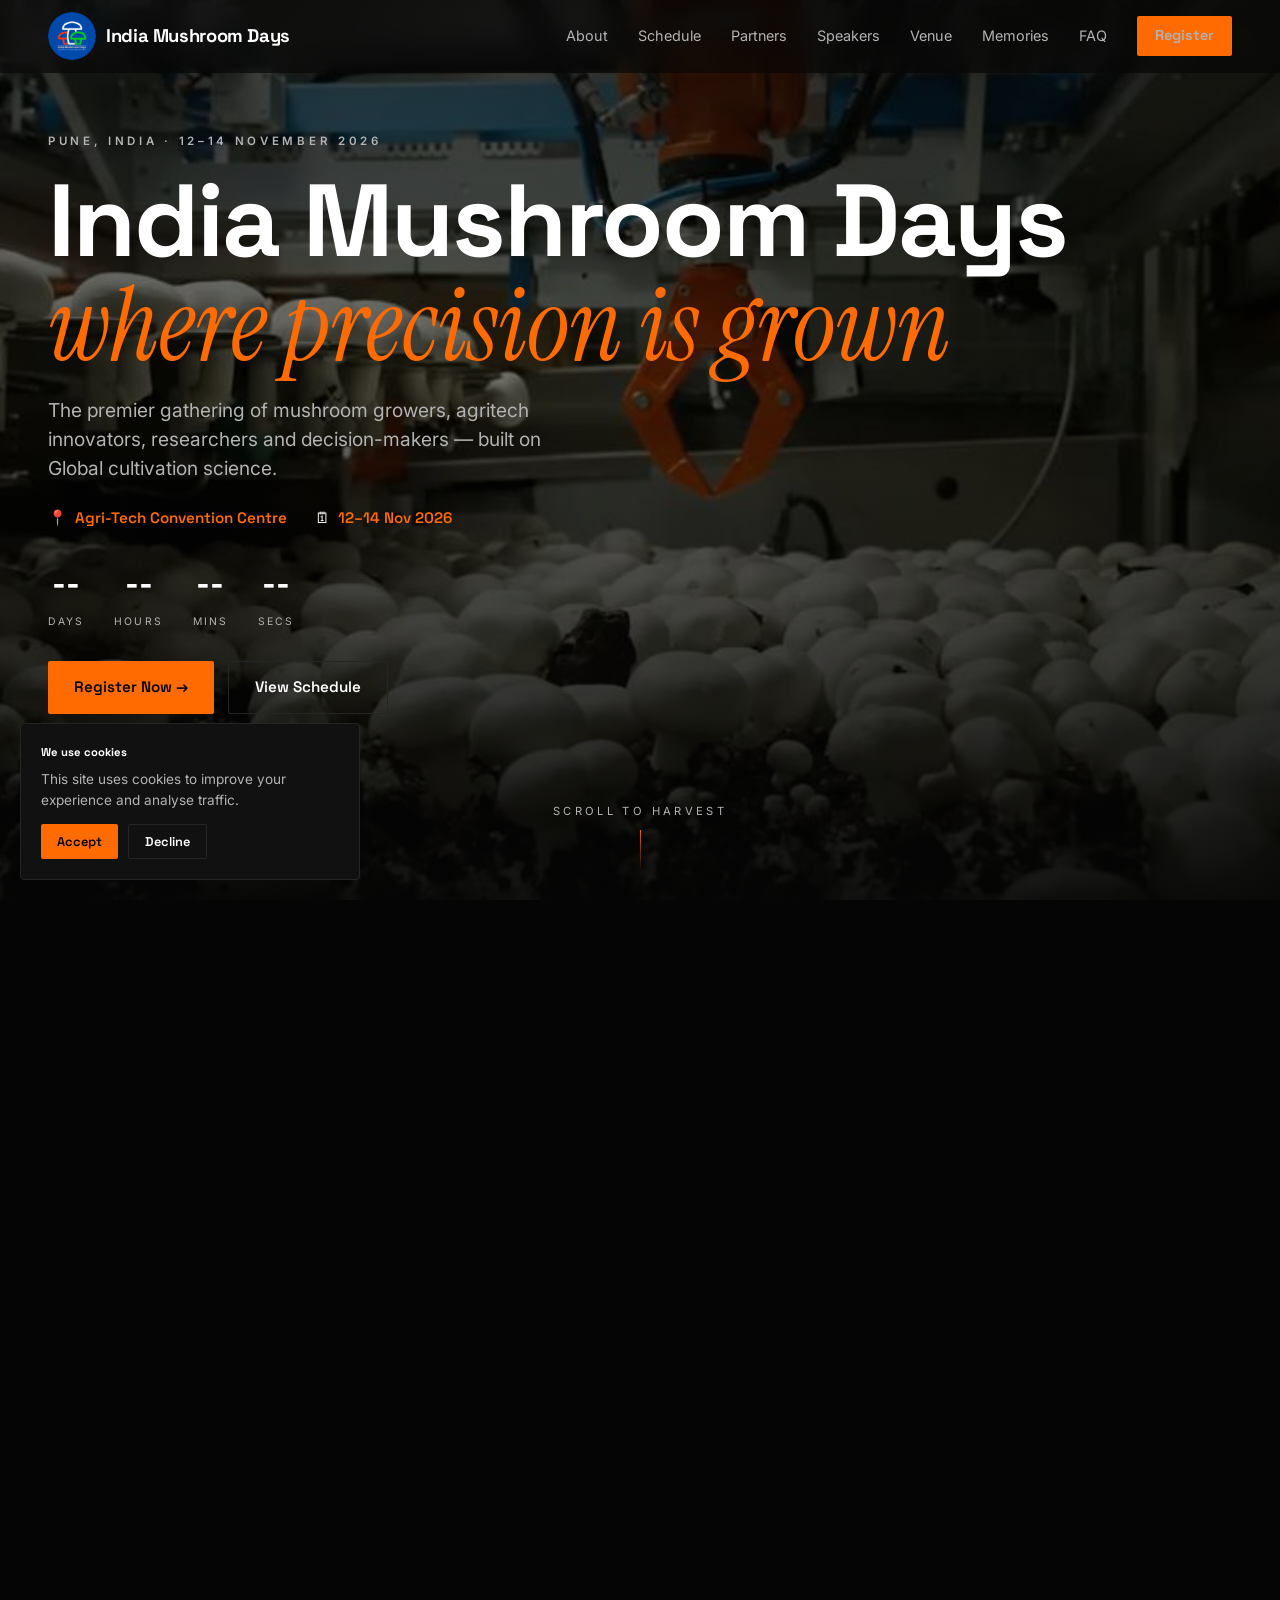
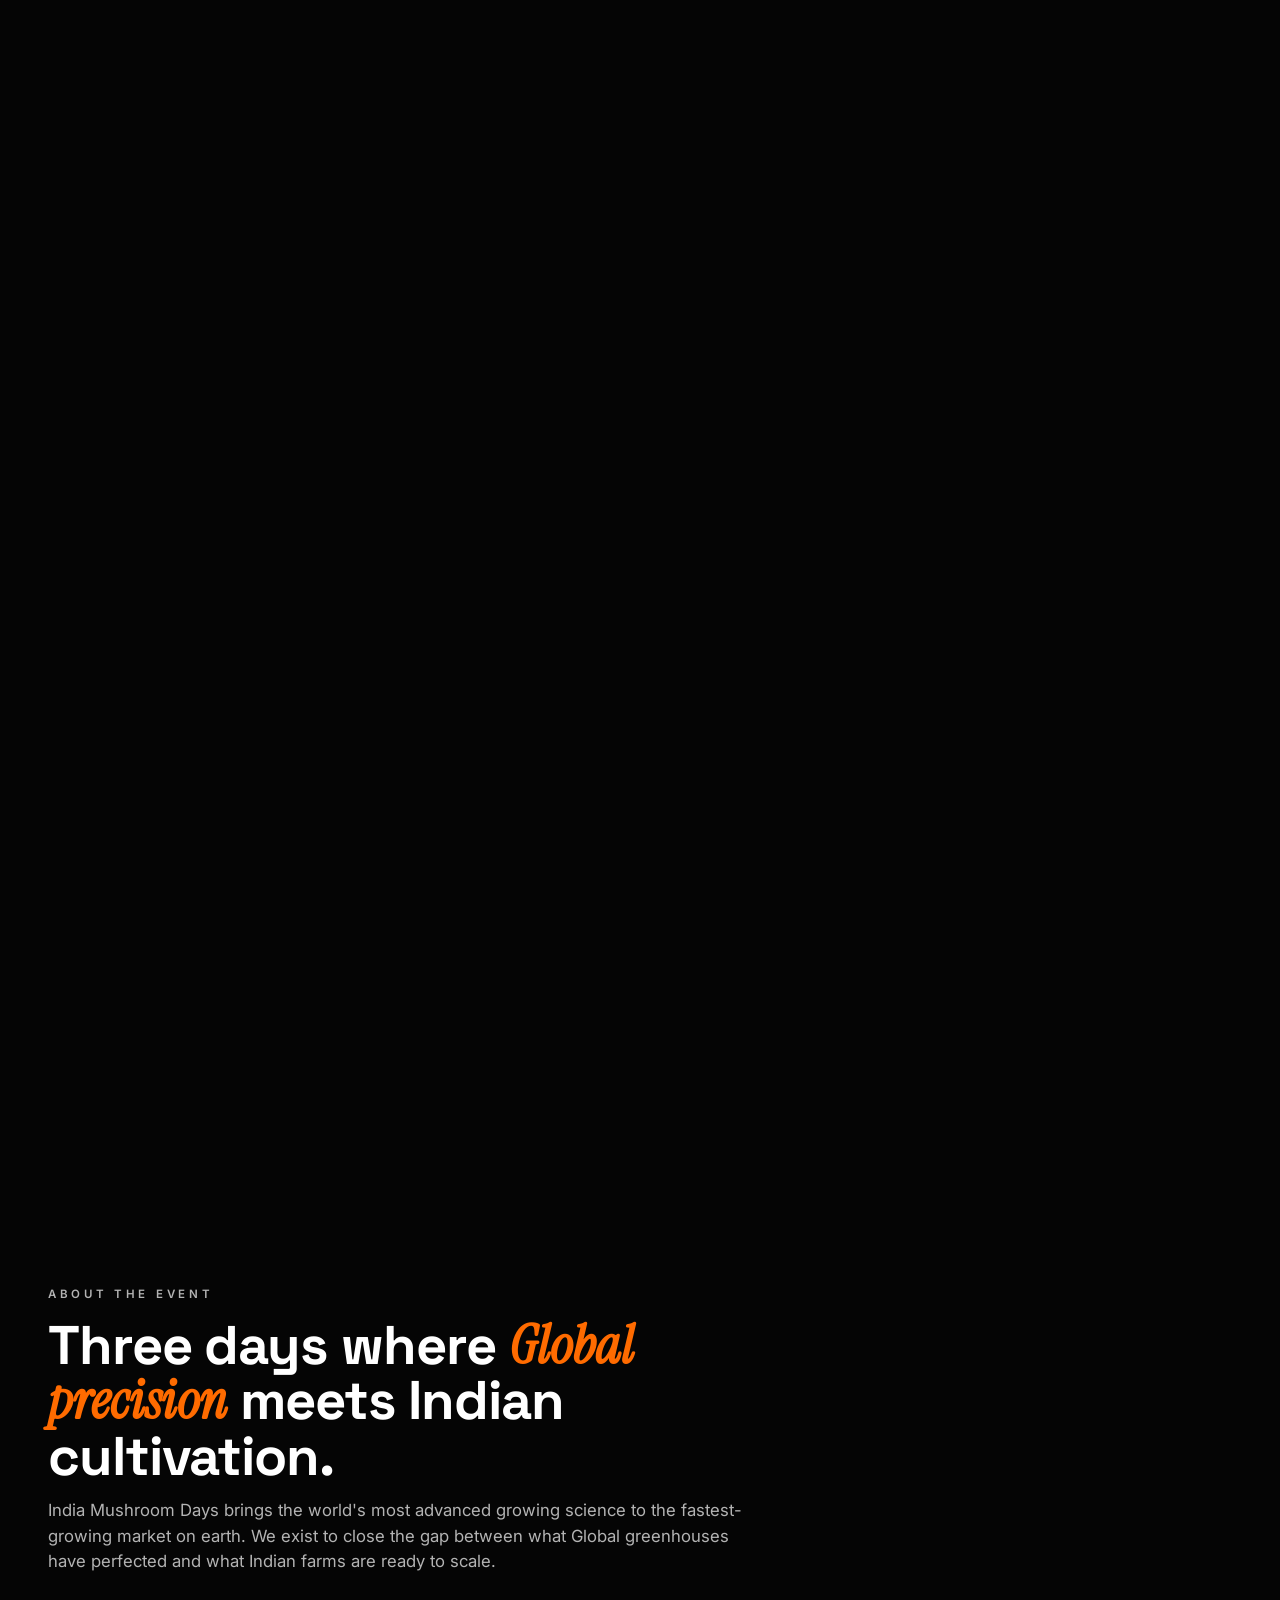
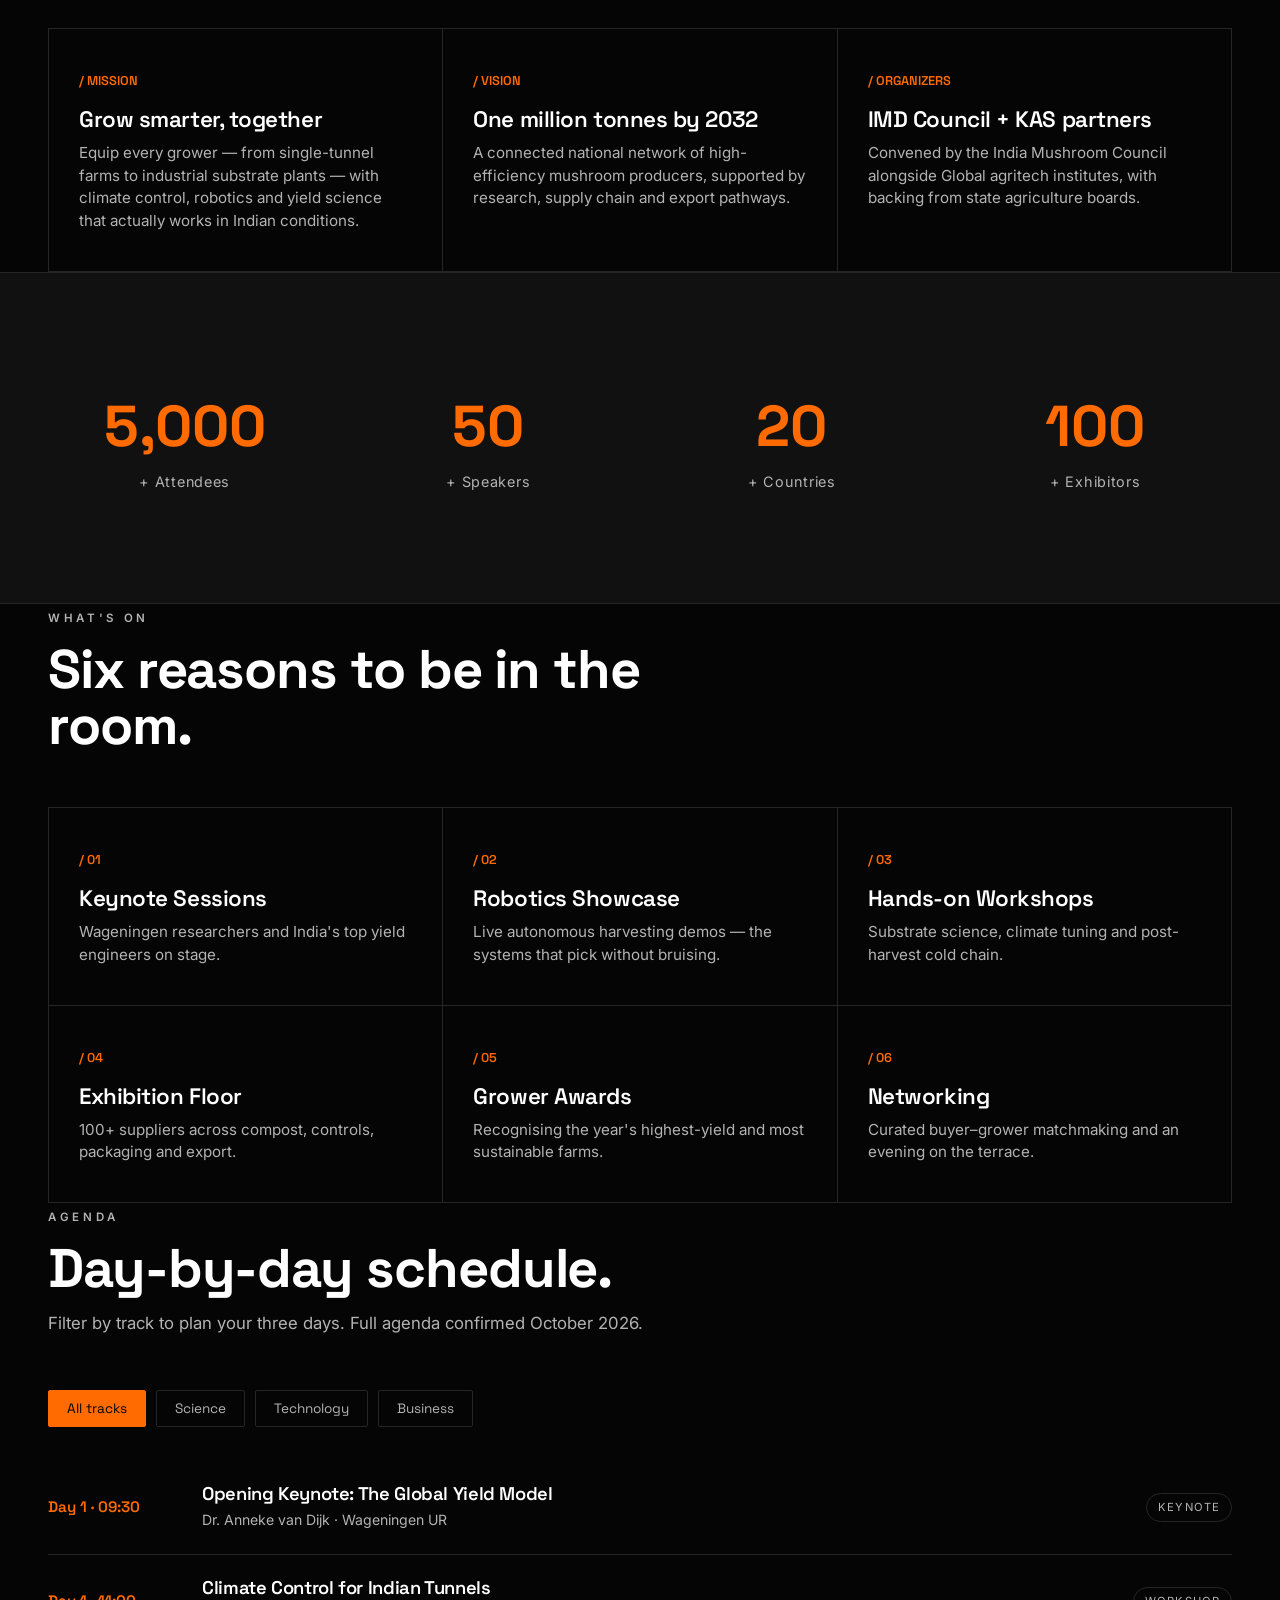
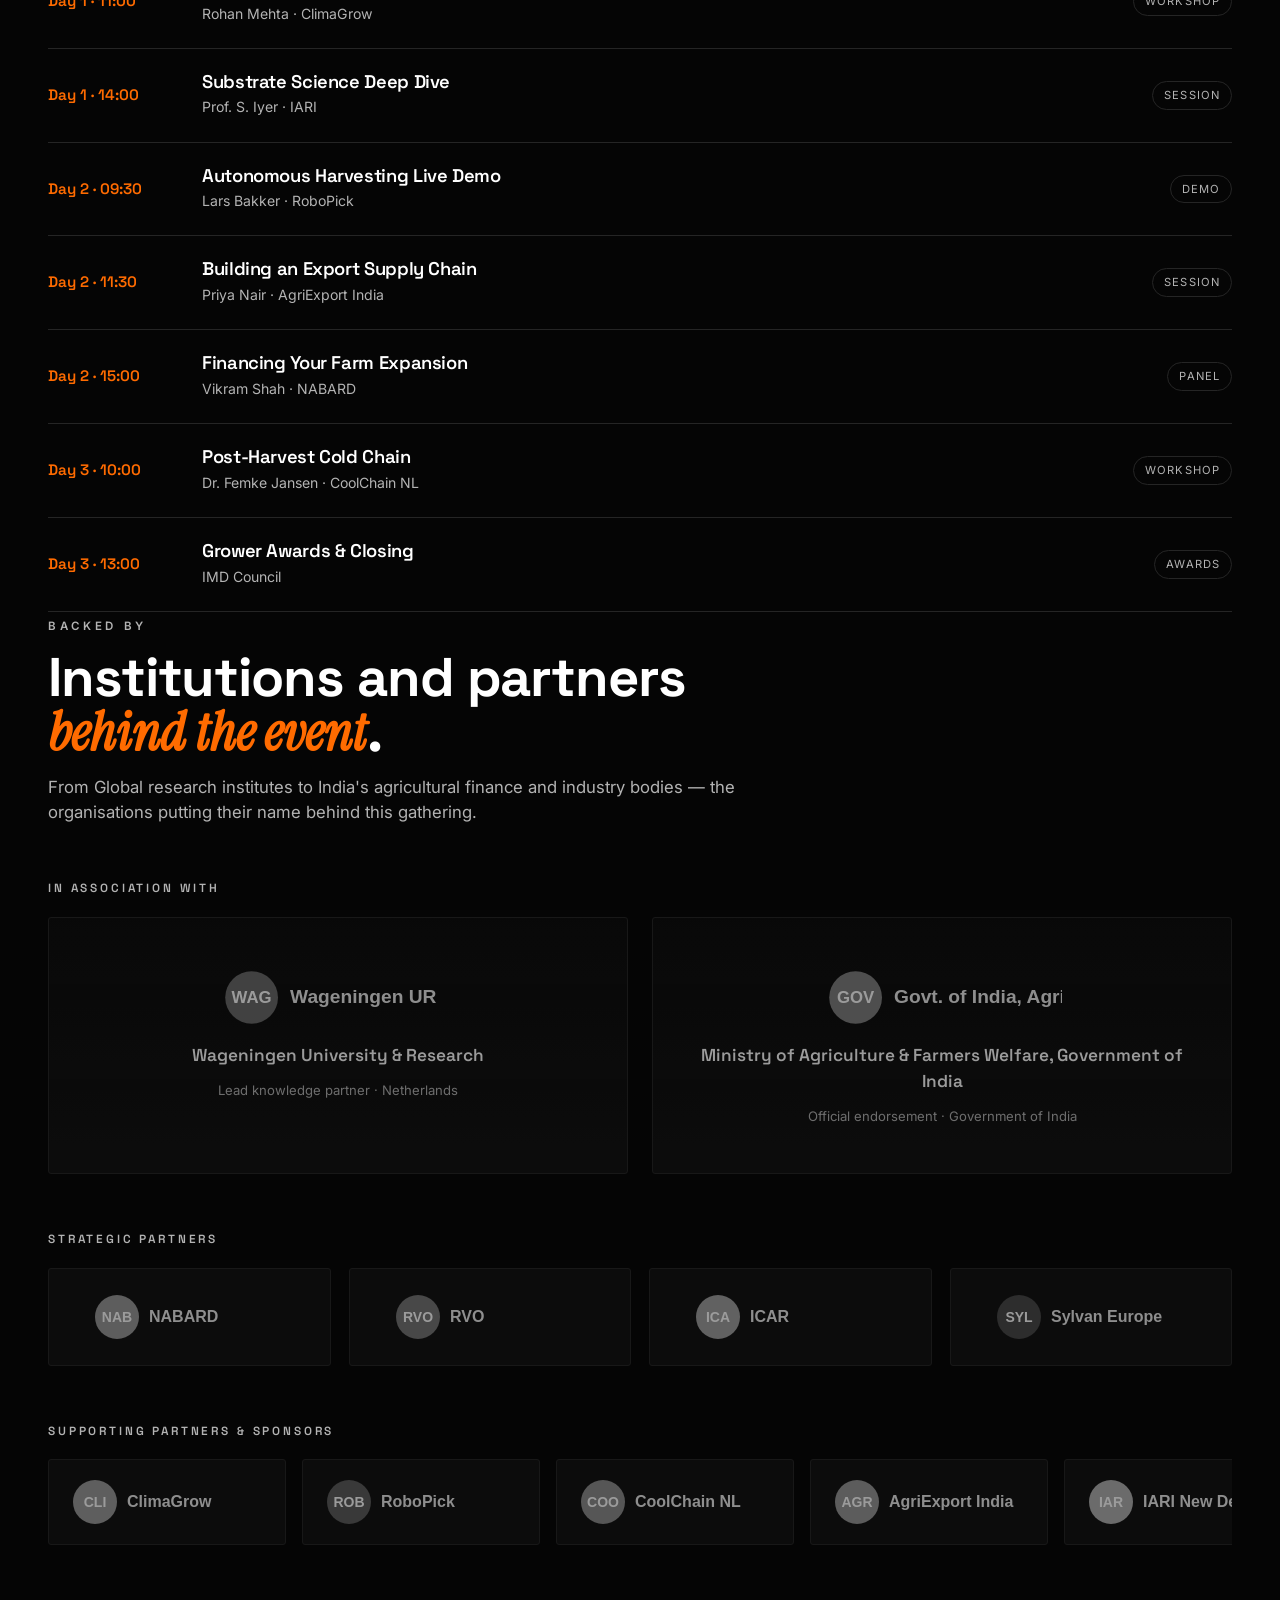
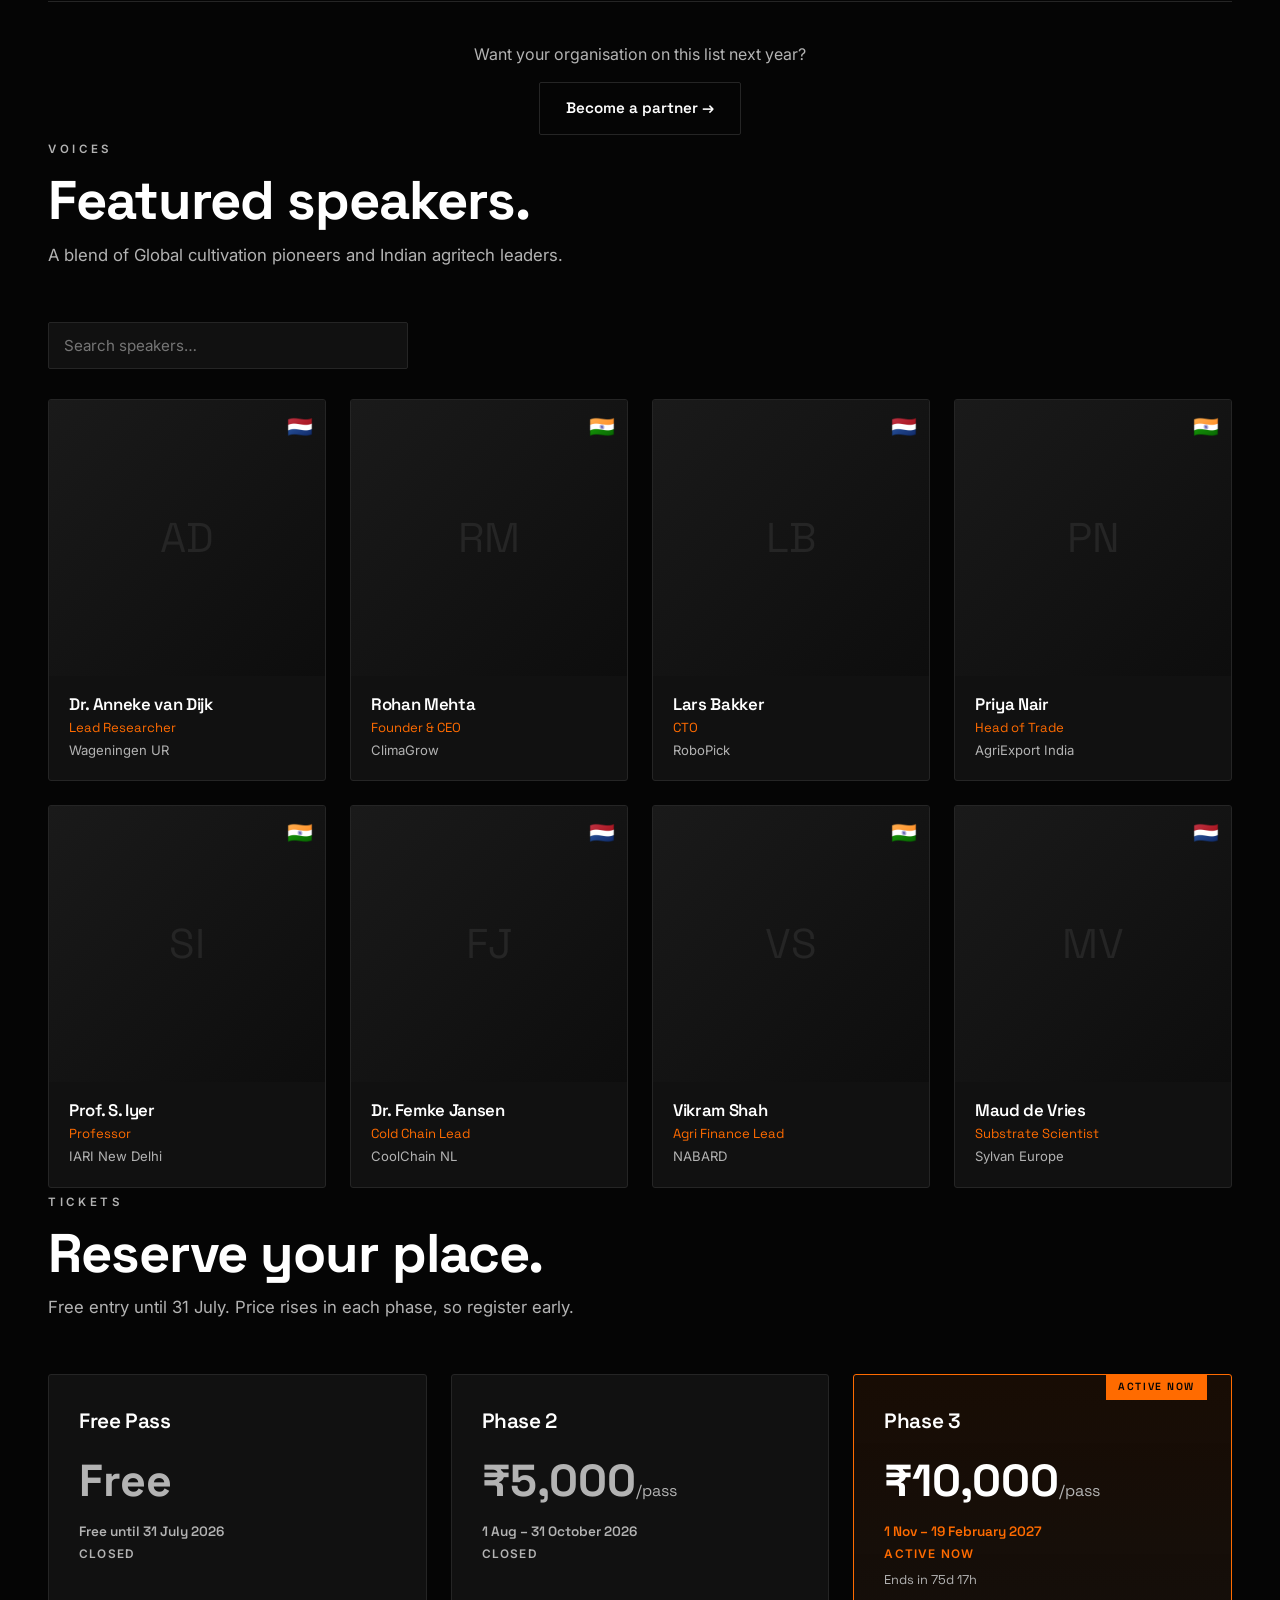
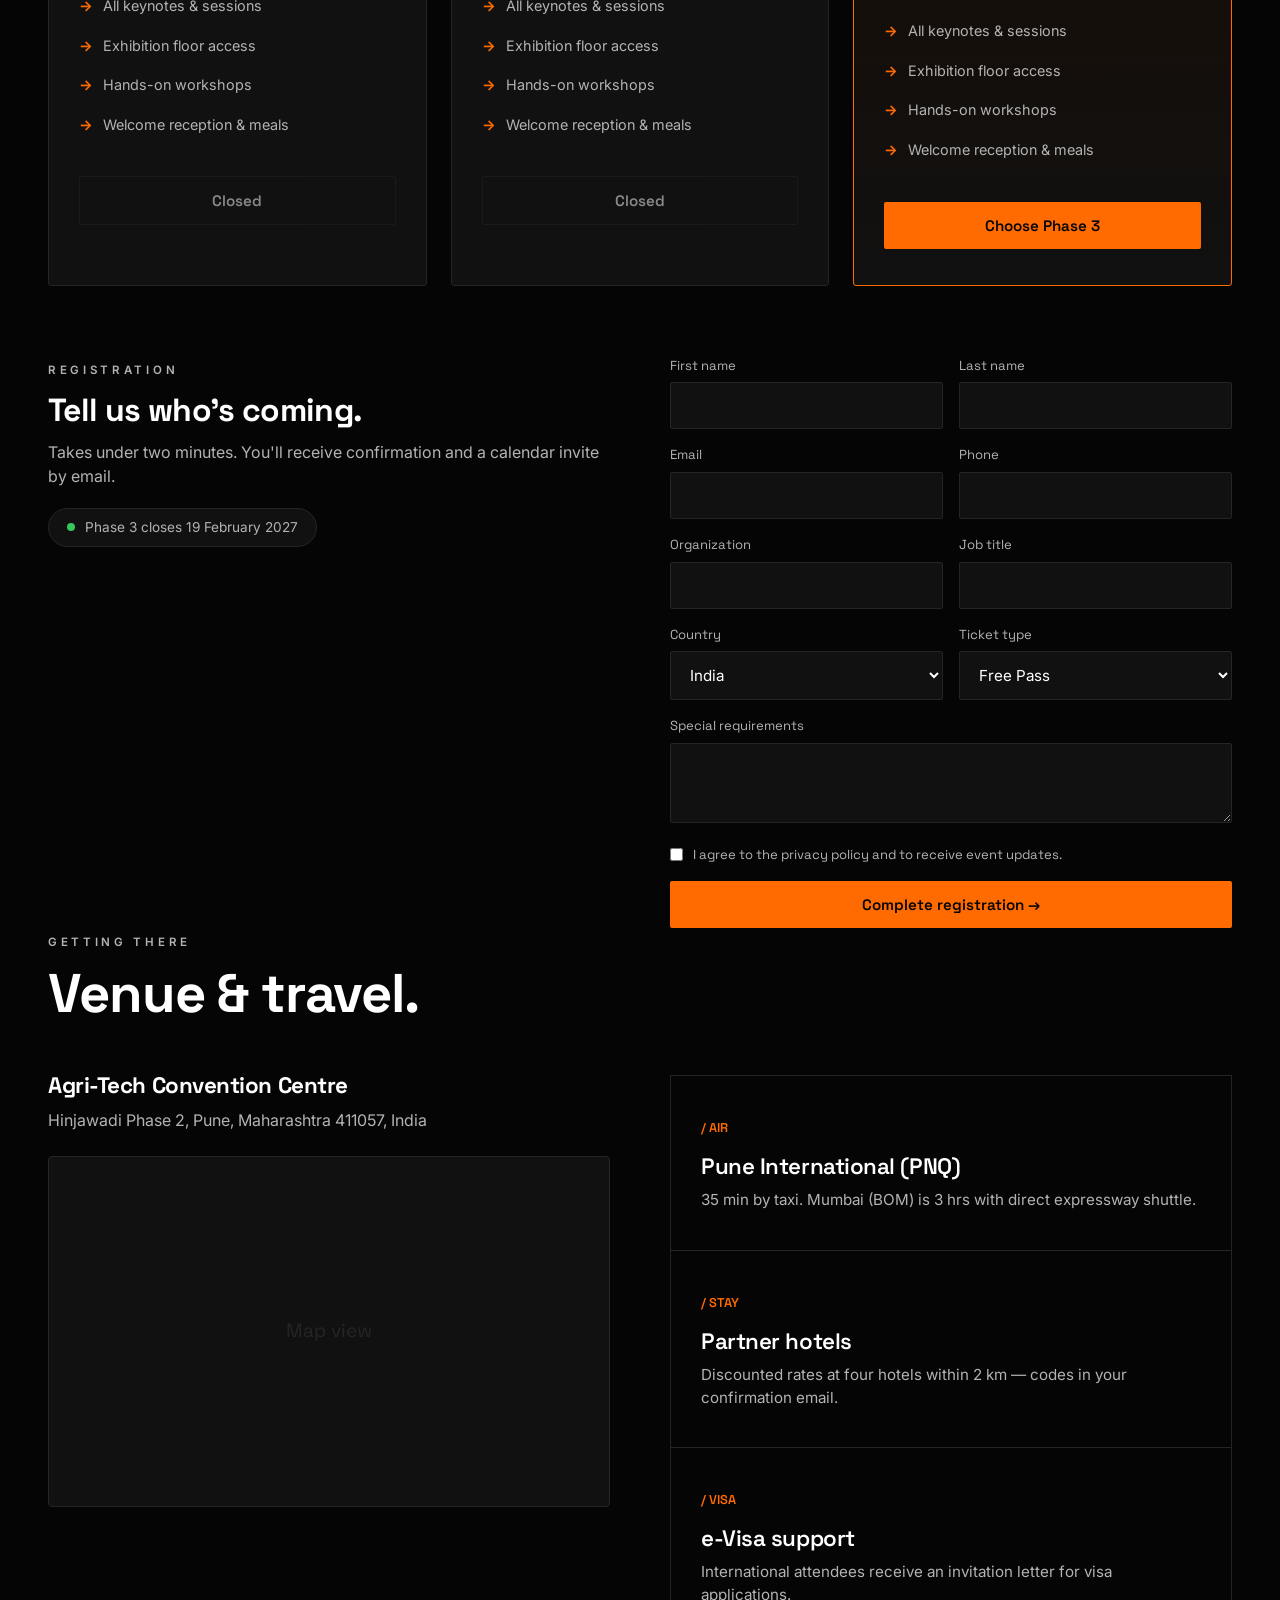
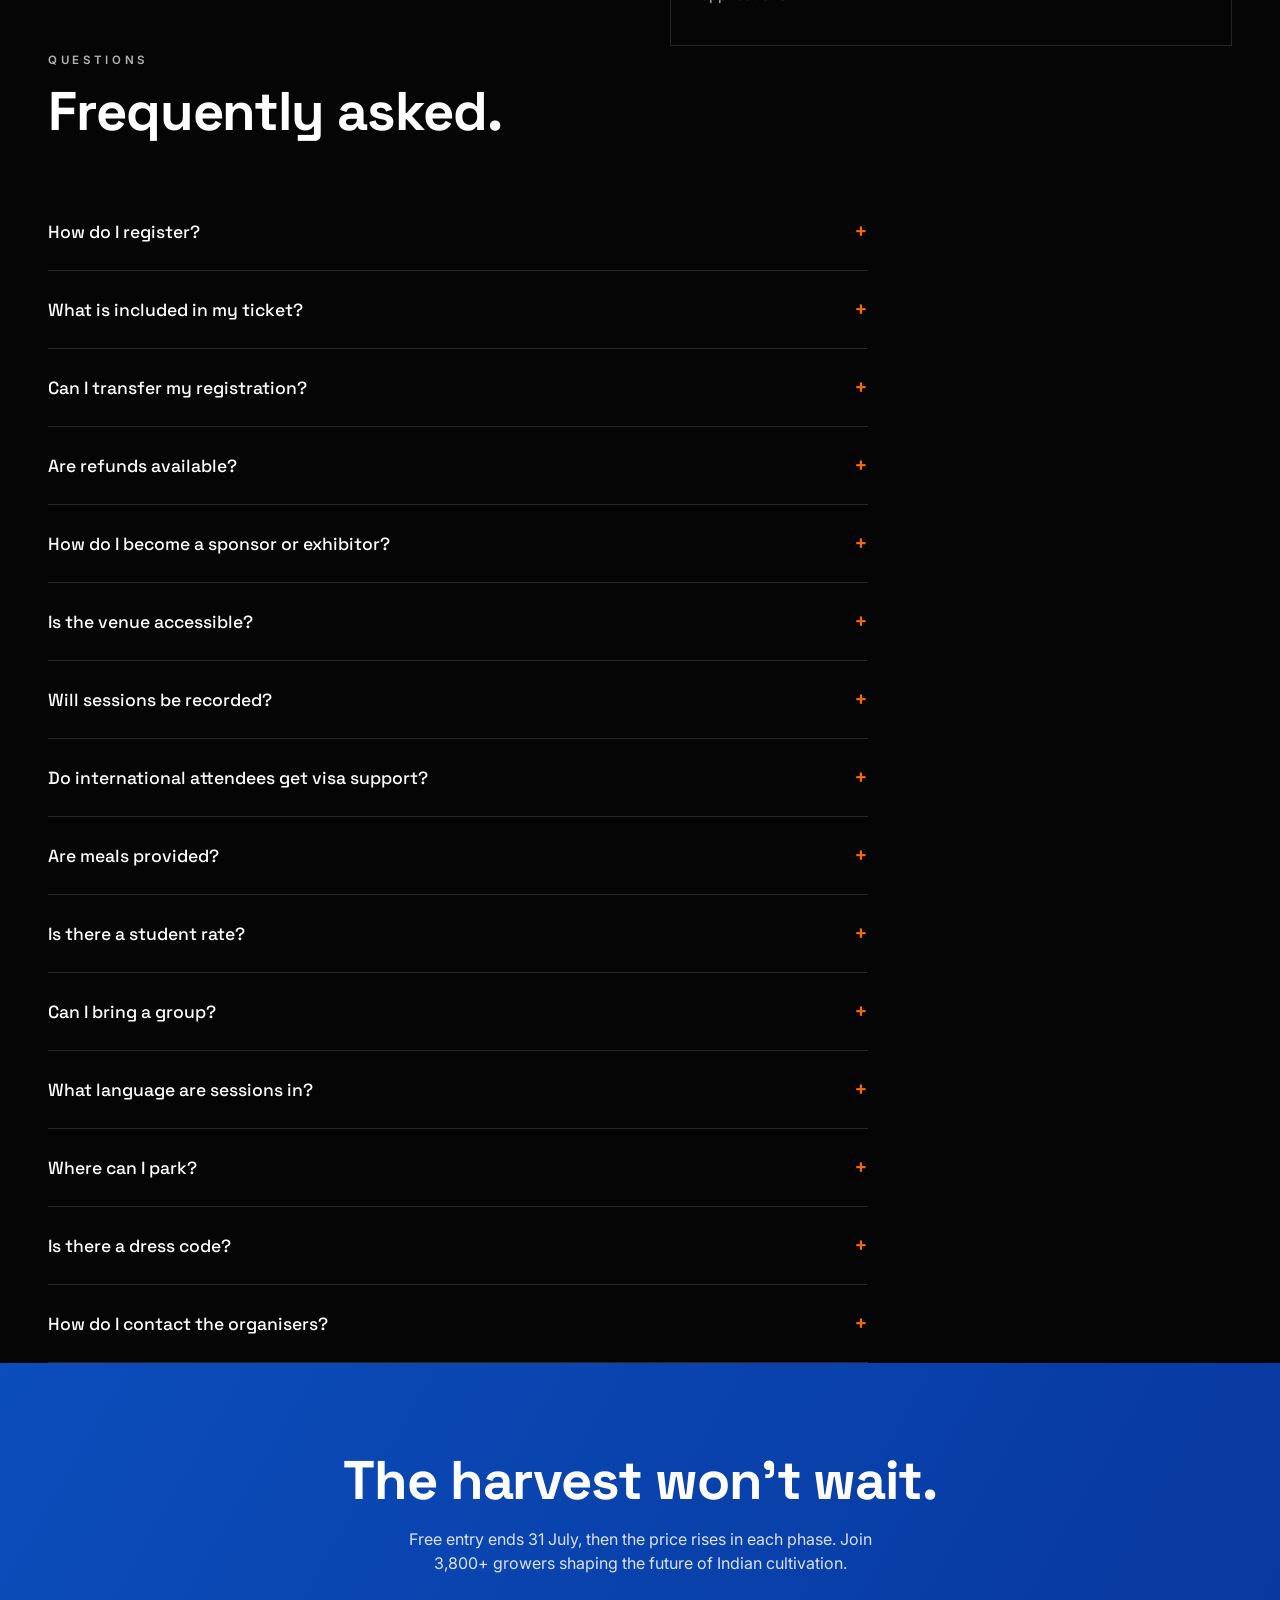
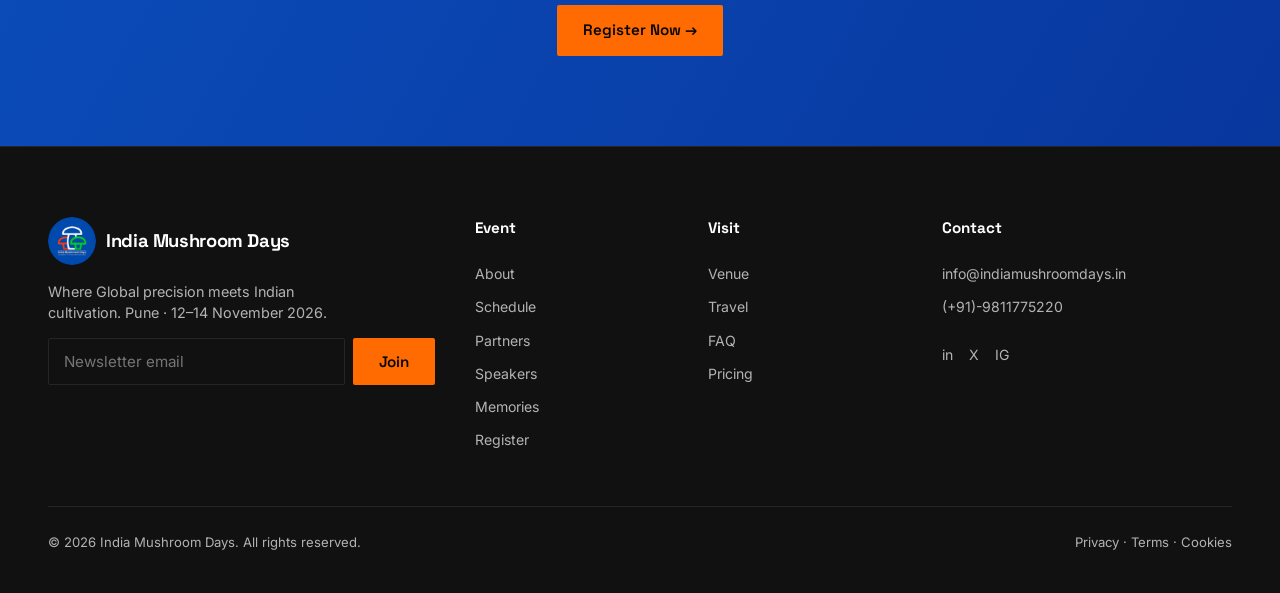
==== commit 9ccfbb34: "dutch to global" ====
--- a/index.html
+++ b/index.html
@@ -4,7 +4,7 @@
     <meta charset="UTF-8" />
     <meta name="viewport" content="width=device-width, initial-scale=1.0" />
     <title>
-      India Mushroom Days 2026 — Where Dutch Precision Meets Indian Cultivation
+      India Mushroom Days 2026 — Where Global Precision Meets Indian Cultivation
     </title>
     <meta
       name="description"
@@ -13,7 +13,7 @@
     <meta property="og:title" content="India Mushroom Days 2026" />
     <meta
       property="og:description"
-      content="Where Dutch precision meets Indian cultivation. 12–14 November 2026, Pune."
+      content="Where Global precision meets Indian cultivation. 12–14 November 2026, Pune."
     />
     <meta property="og:type" content="website" />
     <meta name="twitter:card" content="summary_large_image" />
@@ -60,7 +60,7 @@
               </h1>
               <p>
                 The premier gathering of mushroom growers, agritech innovators,
-                researchers and decision-makers — built on Dutch cultivation
+                researchers and decision-makers — built on Global cultivation
                 science.
               </p>
               <div class="hero-meta">
@@ -111,13 +111,13 @@
         <span class="eyebrow">About the event</span>
         <h2>
           Three days where
-          <span class="serif accent">Dutch precision</span> meets Indian
+          <span class="serif accent">Global precision</span> meets Indian
           cultivation.
         </h2>
         <p>
           India Mushroom Days brings the world's most advanced growing science
           to the fastest-growing market on earth. We exist to close the gap
-          between what Dutch greenhouses have perfected and what Indian farms
+          between what Global greenhouses have perfected and what Indian farms
           are ready to scale.
         </p>
       </div>
@@ -143,7 +143,7 @@
           <span class="num">/ ORGANIZERS</span>
           <h3>IMD Council + KAS partners</h3>
           <p>
-            Convened by the India Mushroom Council alongside Dutch agritech
+            Convened by the India Mushroom Council alongside Global agritech
             institutes, with backing from state agriculture boards.
           </p>
         </div>
@@ -243,7 +243,7 @@
           <span class="serif accent">behind the event</span>.
         </h2>
         <p>
-          From Dutch research institutes to India's agricultural finance and
+          From Global research institutes to India's agricultural finance and
           industry bodies — the organisations putting their name behind this
           gathering.
         </p>
@@ -294,7 +294,7 @@
         <span class="eyebrow">Voices</span>
         <h2>Featured speakers.</h2>
         <p>
-          A blend of Dutch cultivation pioneers and Indian agritech leaders.
+          A blend of Global cultivation pioneers and Indian agritech leaders.
         </p>
       </div>
       <div class="field" style="max-width: 360px; margin-bottom: 30px">
@@ -318,7 +318,11 @@
           early.
         </p>
       </div>
-      <div class="price-grid" id="pricingGrid" style="margin-bottom: 70px"></div>
+      <div
+        class="price-grid"
+        id="pricingGrid"
+        style="margin-bottom: 70px"
+      ></div>
 
       <div id="regform" class="split">
         <div class="reveal">
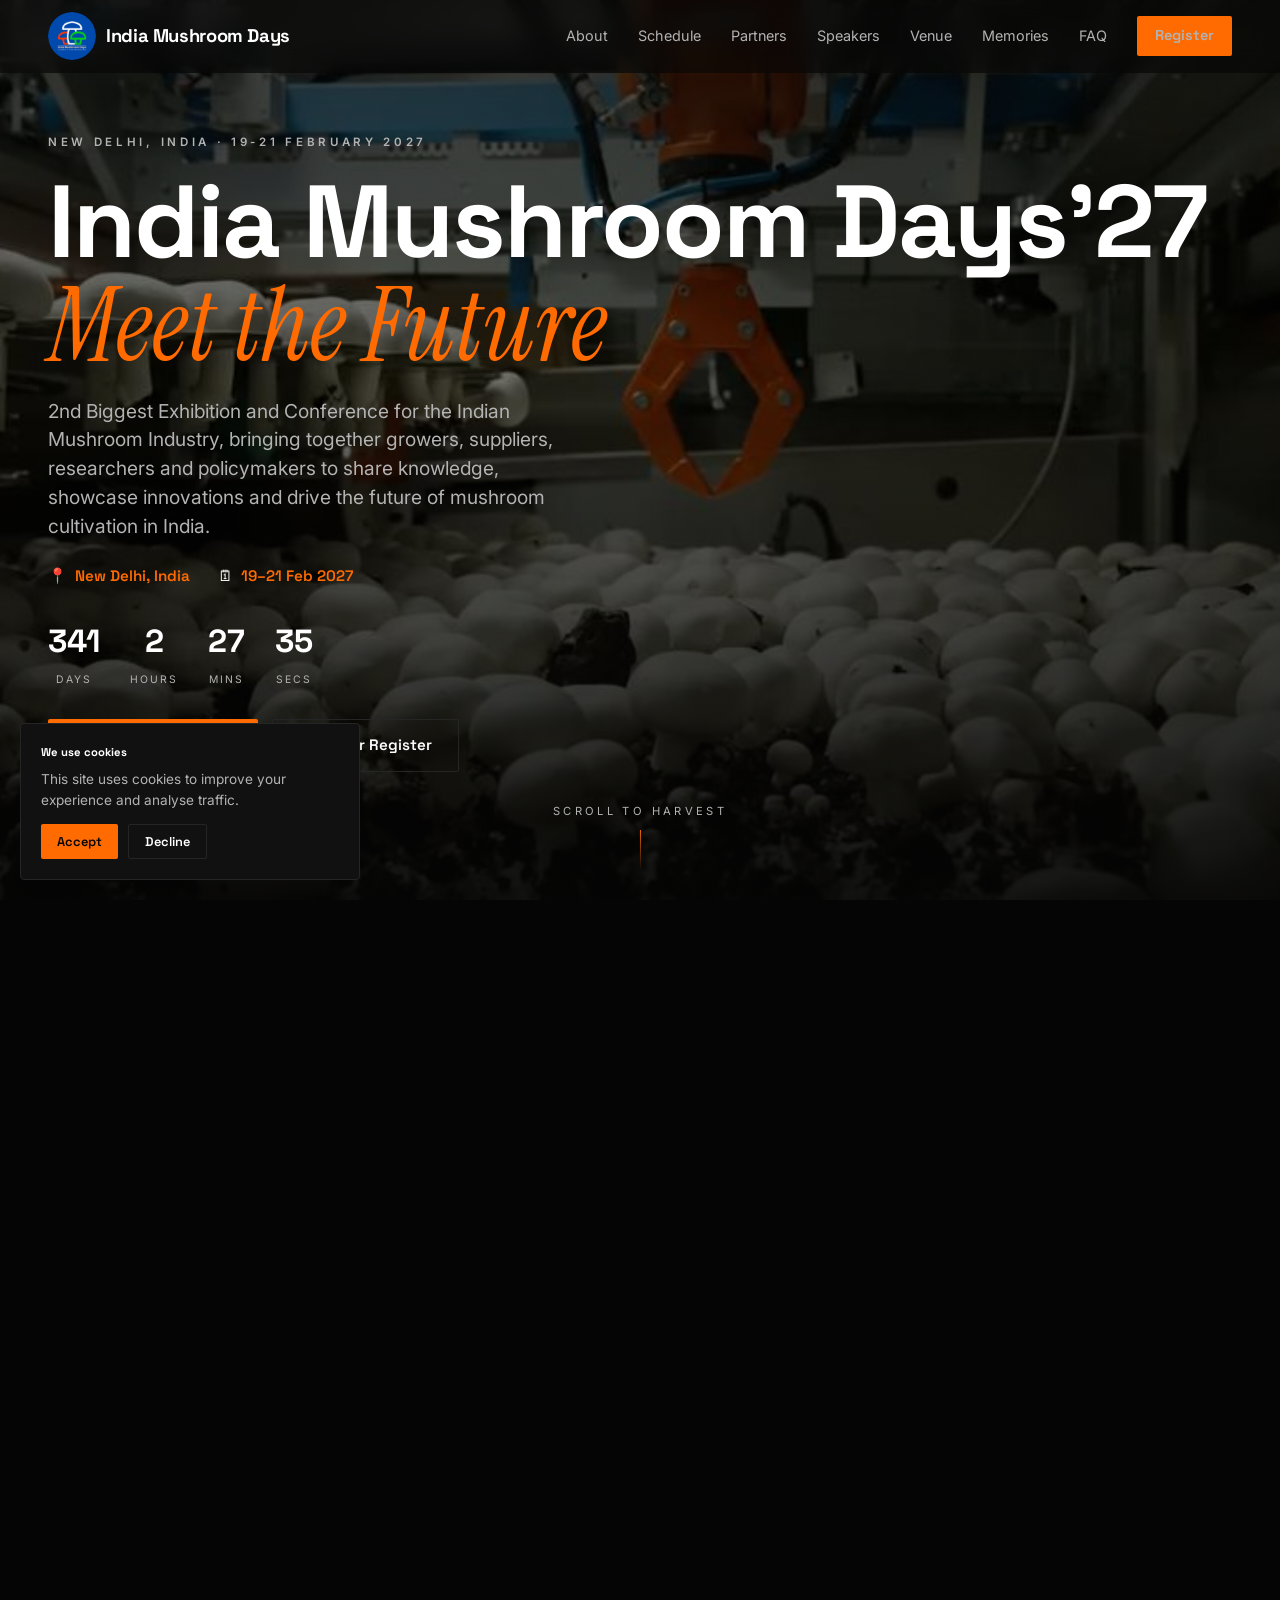
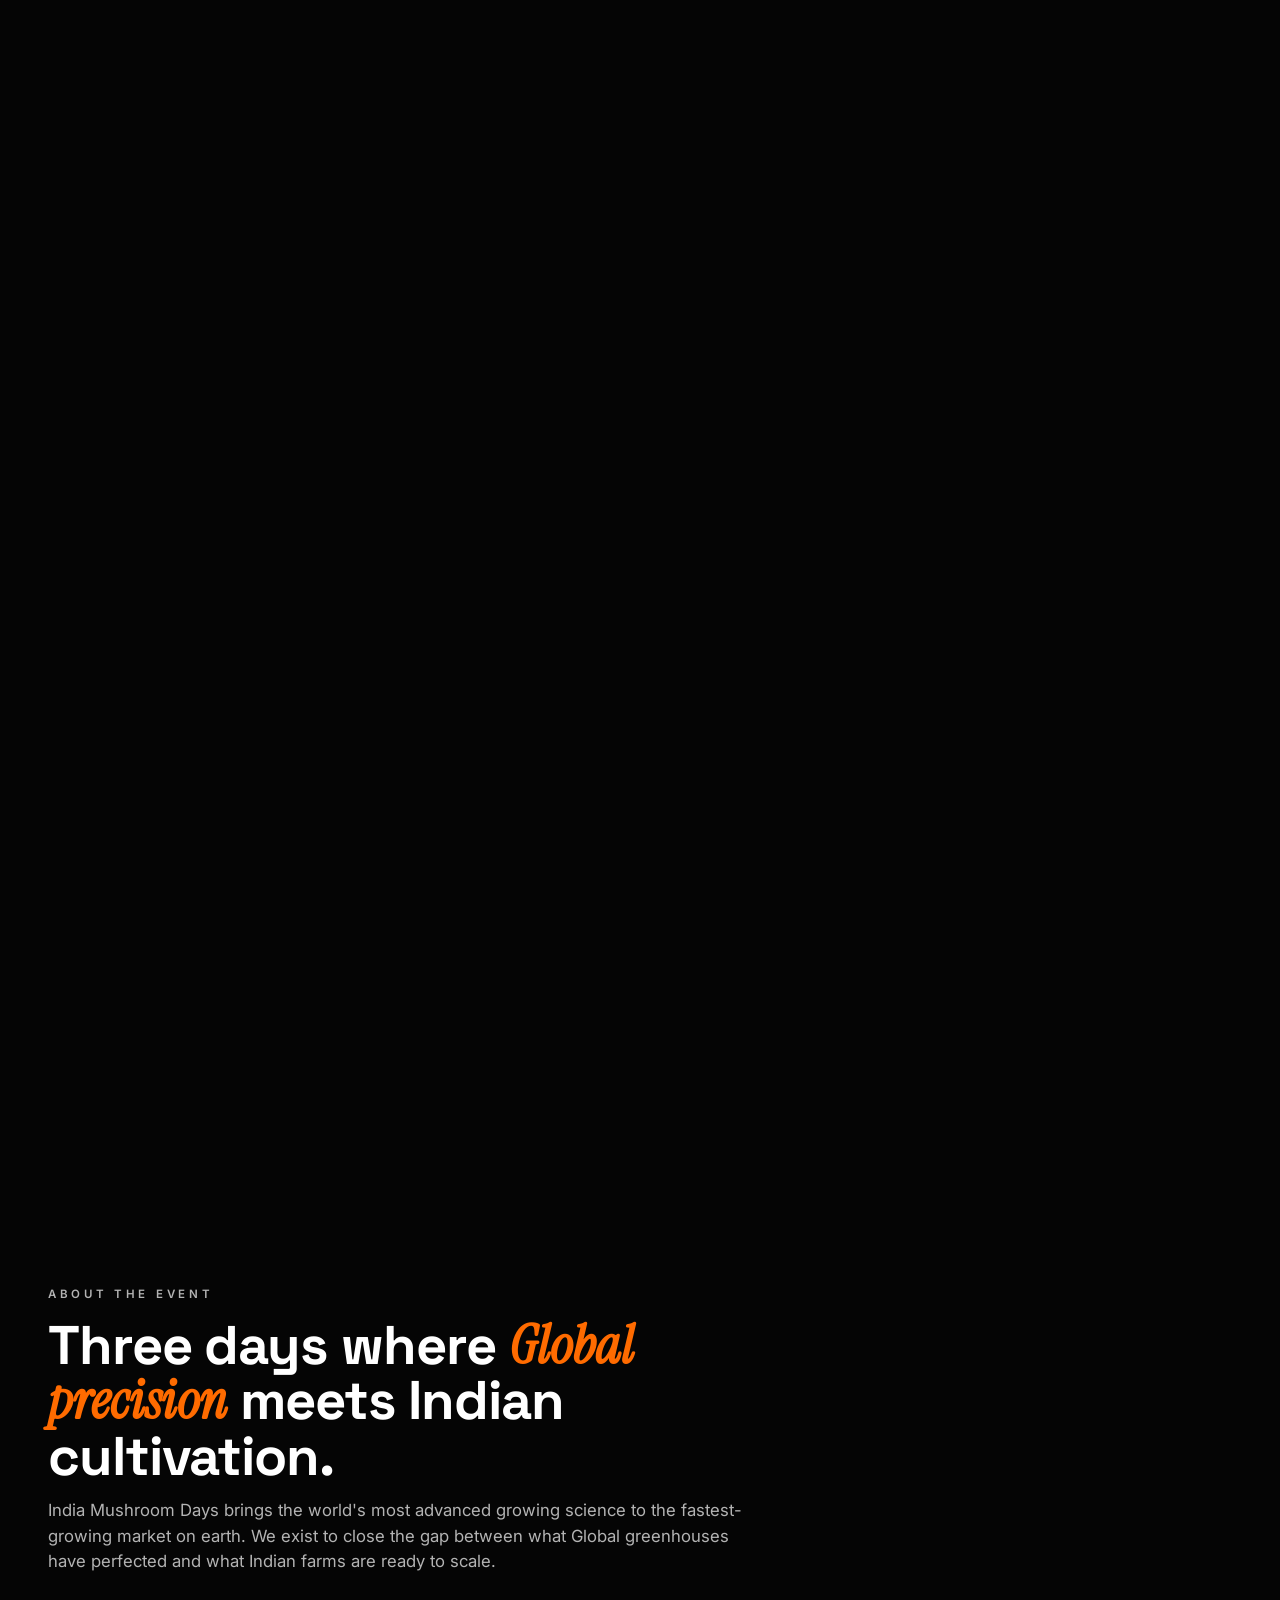
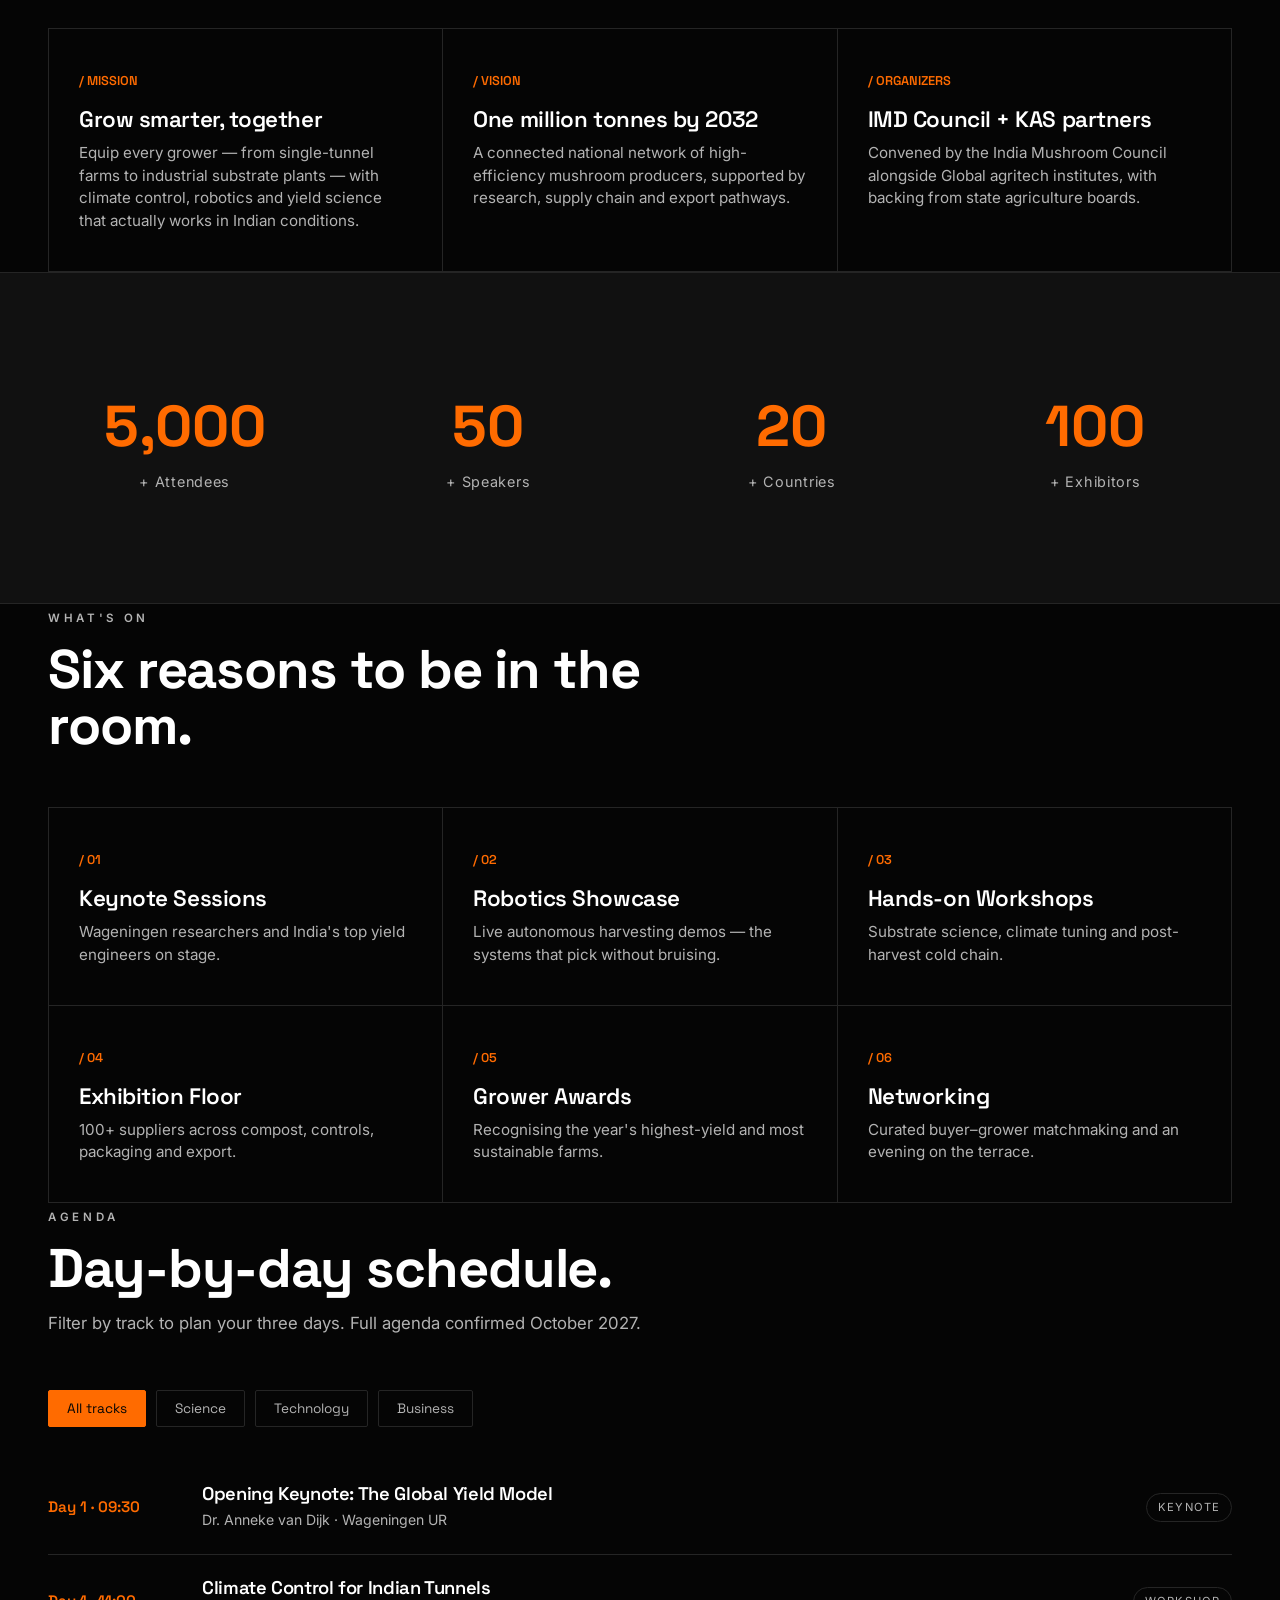
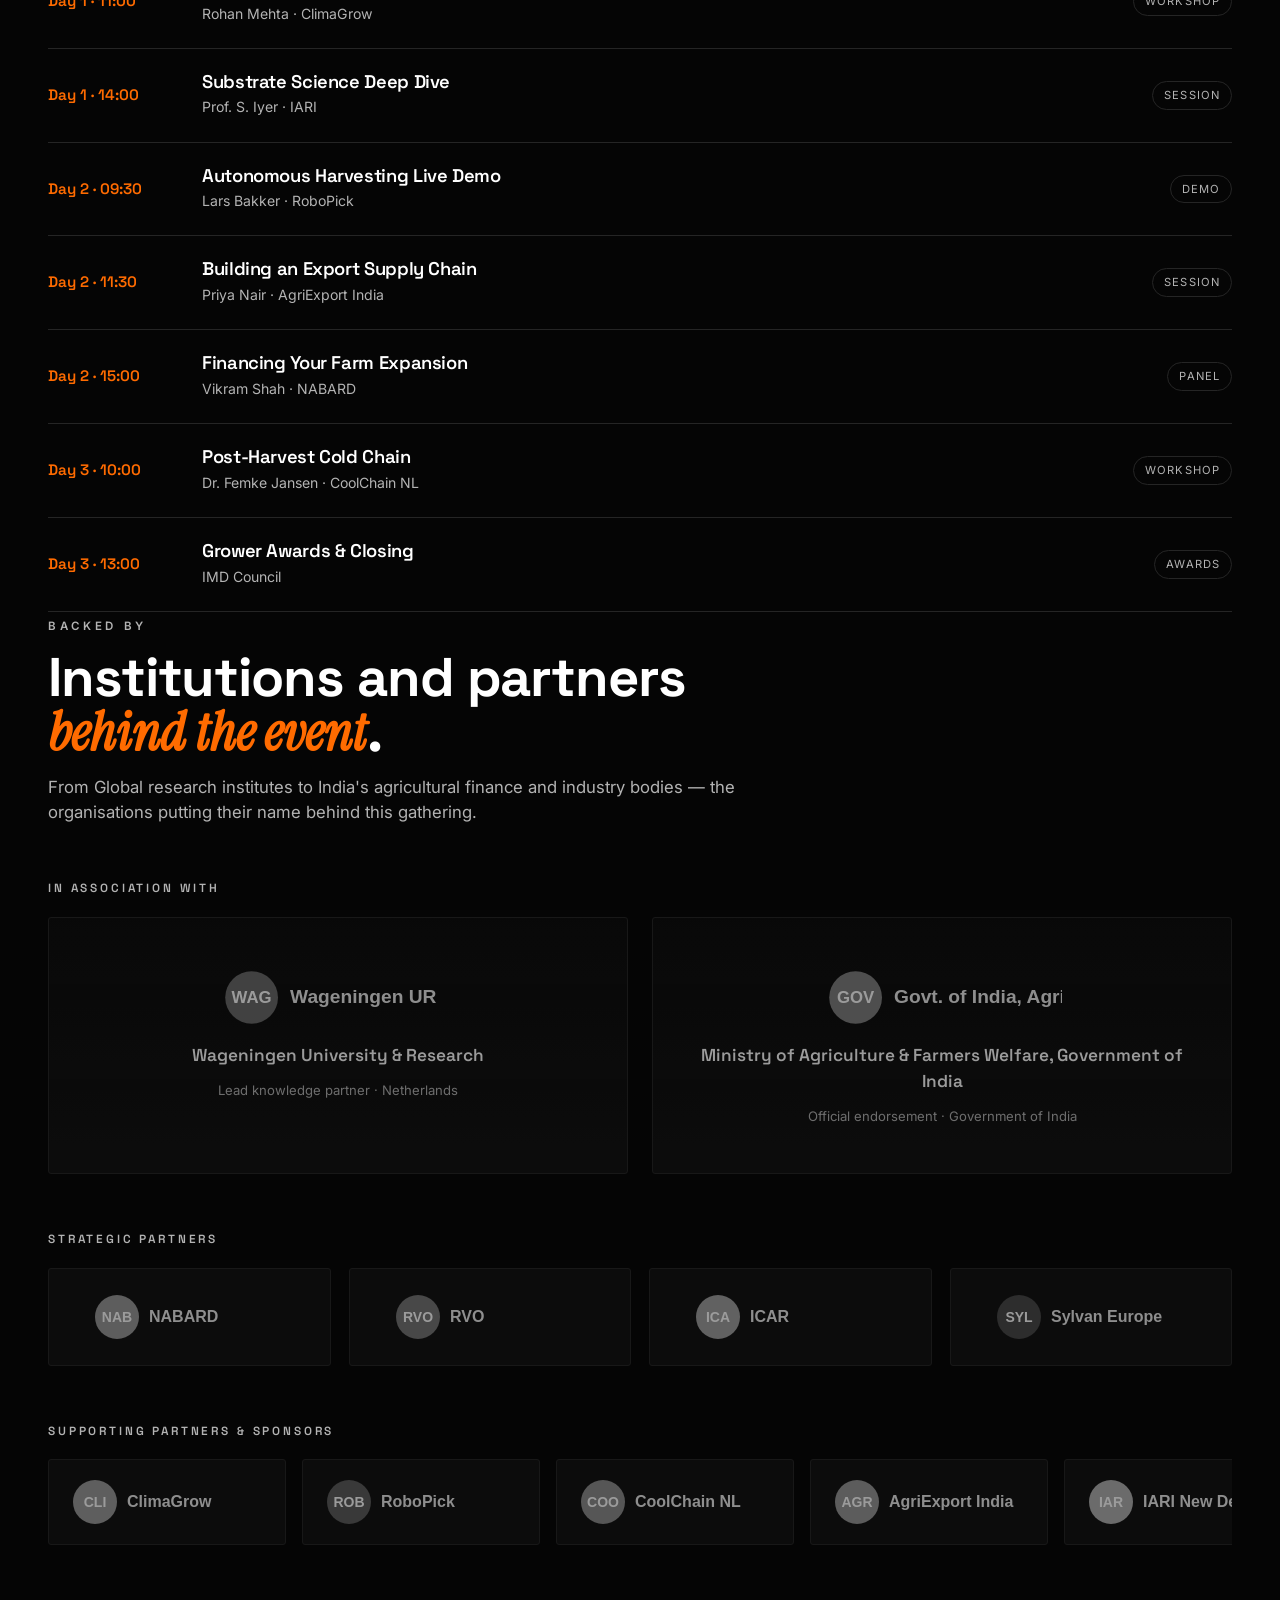
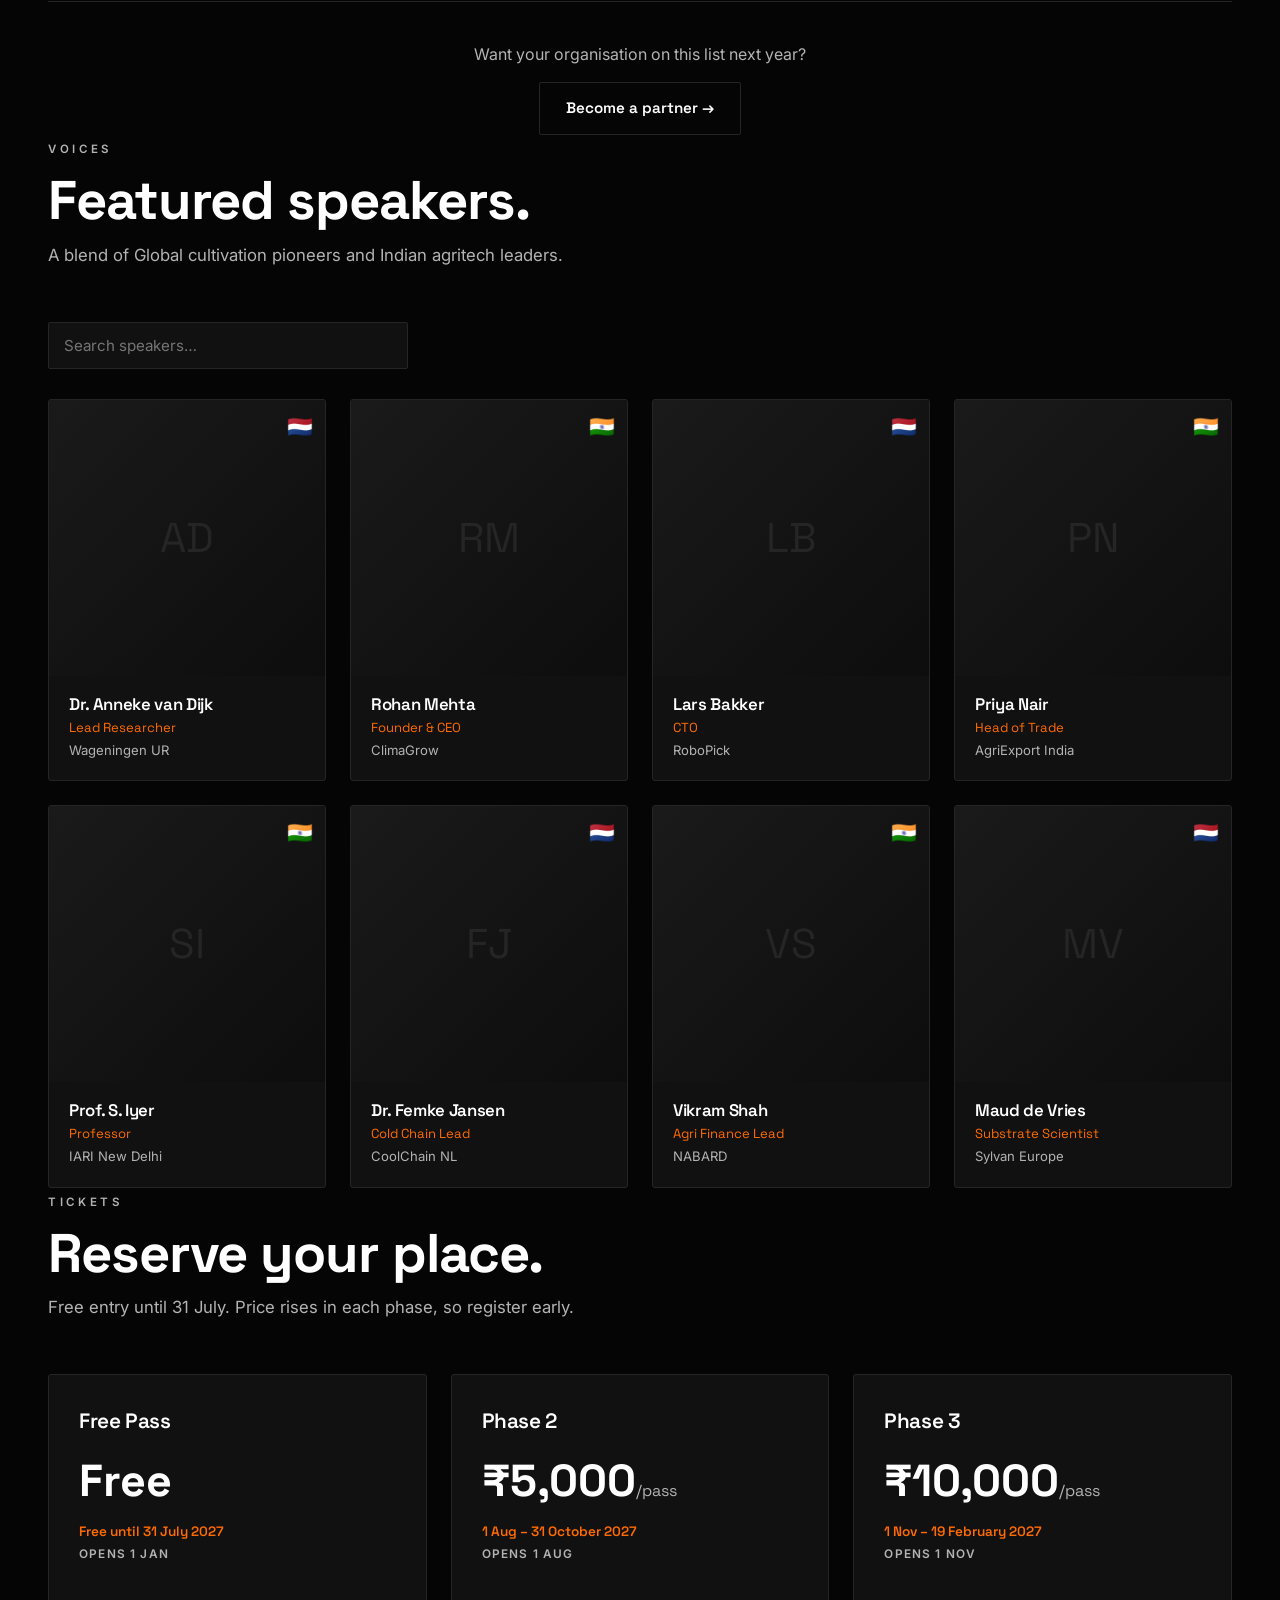
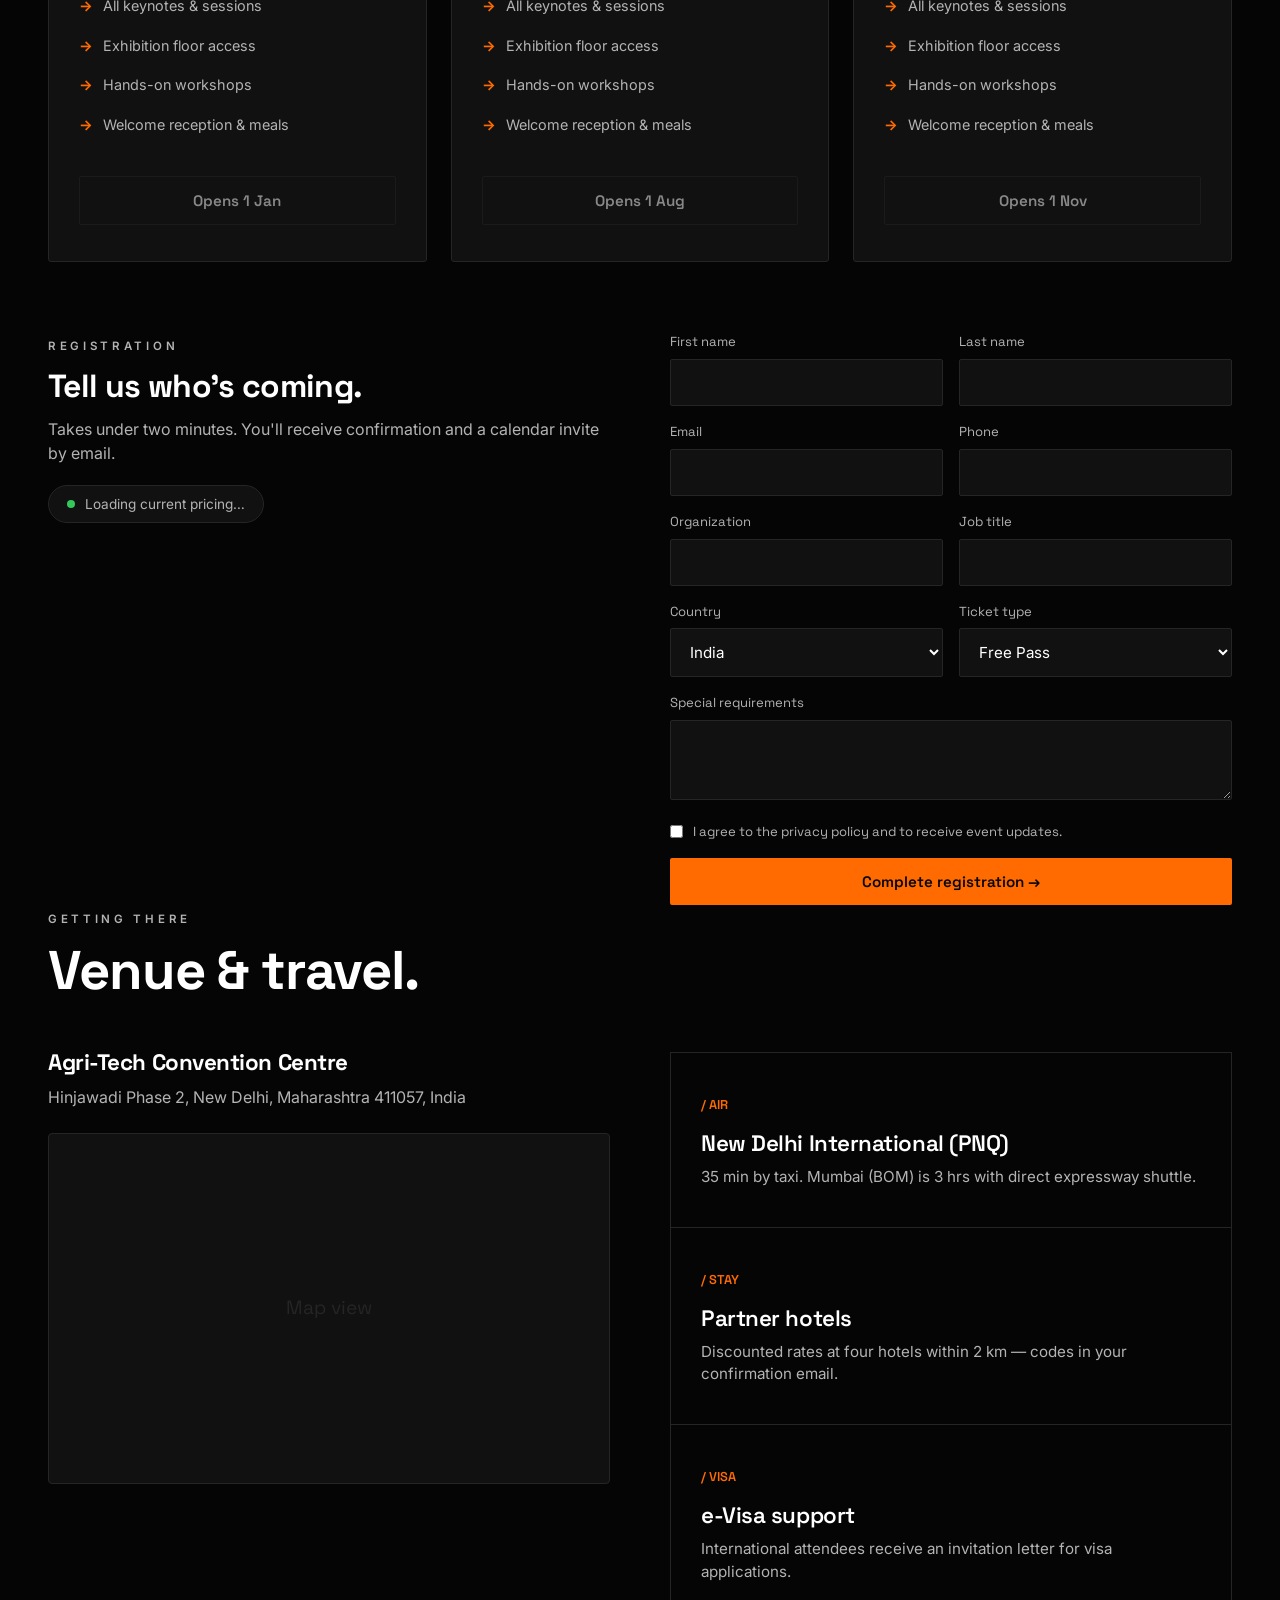
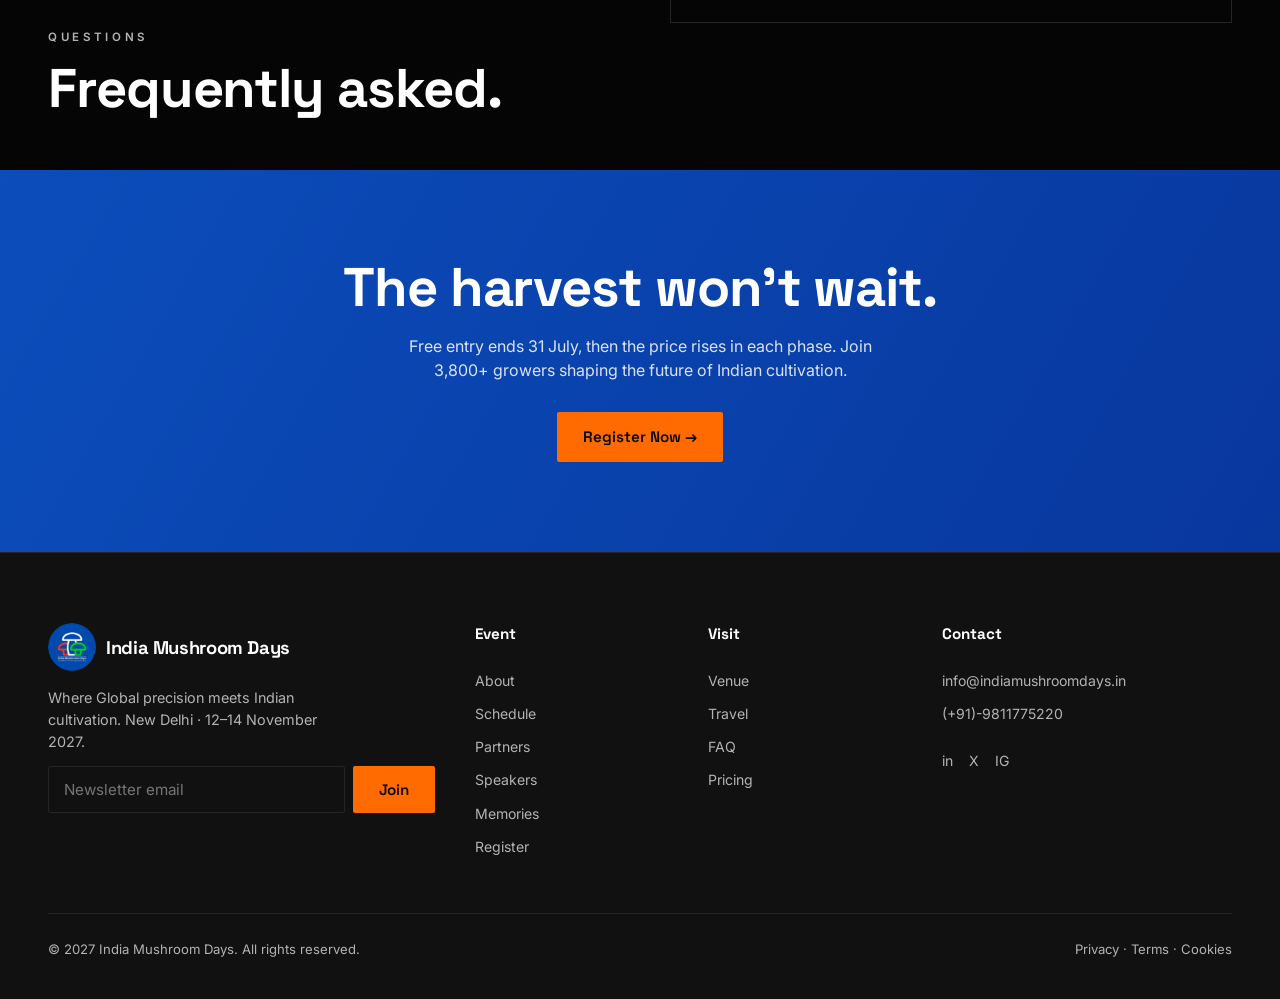
==== commit fab53e0a: "some small changes" ====
--- a/index.html
+++ b/index.html
@@ -4,16 +4,16 @@
     <meta charset="UTF-8" />
     <meta name="viewport" content="width=device-width, initial-scale=1.0" />
     <title>
-      India Mushroom Days 2026 — Where Global Precision Meets Indian Cultivation
+      India Mushroom Days 2027 — Where Global Precision Meets Indian Cultivation
     </title>
     <meta
       name="description"
-      content="India Mushroom Days 2026: the premier gathering of mushroom growers, agritech innovators, researchers and decision-makers. Pune, India · 12–14 November 2026."
+      content="India Mushroom Days 202: the premier gathering of mushroom growers, agritech innovators, researchers and decision-makers. New Delhi, India · 12–14 November 2027."
     />
-    <meta property="og:title" content="India Mushroom Days 2026" />
+    <meta property="og:title" content="India Mushroom Days 2027" />
     <meta
       property="og:description"
-      content="Where Global precision meets Indian cultivation. 12–14 November 2026, Pune."
+      content="Where Global precision meets Indian cultivation. 19–21 February 2027, New Delhi India."
     />
     <meta property="og:type" content="website" />
     <meta name="twitter:card" content="summary_large_image" />
@@ -28,14 +28,14 @@
       {
         "@context": "https://schema.org",
         "@type": "Event",
-        "name": "India Mushroom Days 2026",
-        "startDate": "2026-11-12",
-        "endDate": "2026-11-14",
+        "name": "India Mushroom Days 2027",
+        "startDate": "2027-11-12",
+        "endDate": "2027-11-14",
         "eventStatus": "https://schema.org/EventScheduled",
         "location": {
           "@type": "Place",
-          "name": "Agri-Tech Convention Centre, Pune",
-          "address": "Pune, Maharashtra, India"
+          "name": "Agri-Tech Convention Centre, New Delhi",
+          "address": "New Delhi, Maharashtra, India"
         },
         "description": "The premier gathering of mushroom growers, agritech innovators and researchers."
       }
@@ -53,22 +53,22 @@
           <div class="canvas-overlay"></div>
           <div class="hero-content">
             <div class="hero-inner">
-              <span class="eyebrow">Pune, India · 12–14 November 2026</span>
+              <span class="eyebrow"
+                >New Delhi, India · 19-21 February 2027</span
+              >
               <h1>
-                India Mushroom Days
-                <span class="serif">where precision is grown</span>
+                India Mushroom Days'27
+                <span class="serif">Meet the Future</span>
               </h1>
               <p>
-                The premier gathering of mushroom growers, agritech innovators,
-                researchers and decision-makers — built on Global cultivation
-                science.
+                2nd Biggest Exhibition and Conference for the Indian Mushroom
+                Industry, bringing together growers, suppliers, researchers and
+                policymakers to share knowledge, showcase innovations and drive
+                the future of mushroom cultivation in India.
               </p>
               <div class="hero-meta">
-                <span
-                  >📍
-                  <span class="accent">Agri-Tech Convention Centre</span></span
-                >
-                <span>🗓 <span class="accent">12–14 Nov 2026</span></span>
+                <span>📍 <span class="accent">New Delhi, India</span></span>
+                <span>🗓 <span class="accent">19–21 Feb 2027</span></span>
               </div>
               <div
                 class="countdown"
@@ -89,12 +89,14 @@
                 </div>
               </div>
               <div class="hero-cta" style="margin-top: 30px">
-                <a href="#register" class="btn btn-primary">Register Now →</a>
-                <a href="#schedule" class="btn btn-ghost">View Schedule</a>
+                <a href="#register" class="btn btn-primary"
+                  >Visitor Registration →</a
+                >
+                <a href="#schedule" class="btn btn-ghost">Exhibitor Register</a>
               </div>
-              <div class="reg-widget">
+              <!-- <div class="reg-widget">
                 <span class="pulse"></span> 3,840 growers already registered
-              </div>
+              </div> -->
             </div>
           </div>
           <div class="scroll-hint">
@@ -222,7 +224,7 @@
         <h2>Day-by-day schedule.</h2>
         <p>
           Filter by track to plan your three days. Full agenda confirmed October
-          2026.
+          2027.
         </p>
       </div>
       <div class="sched-filters reveal">
@@ -434,7 +436,7 @@
             Agri-Tech Convention Centre
           </h3>
           <p style="color: var(--muted); margin-bottom: 24px">
-            Hinjawadi Phase 2, Pune, Maharashtra 411057, India
+            Hinjawadi Phase 2, New Delhi, Maharashtra 411057, India
           </p>
           <div
             style="
@@ -457,7 +459,7 @@
           <div class="hl-grid" style="grid-template-columns: 1fr">
             <div class="hl-card">
               <span class="num">/ AIR</span>
-              <h3>Pune International (PNQ)</h3>
+              <h3>New Delhi International (PNQ)</h3>
               <p>
                 35 min by taxi. Mumbai (BOM) is 3 hrs with direct expressway
                 shuttle.
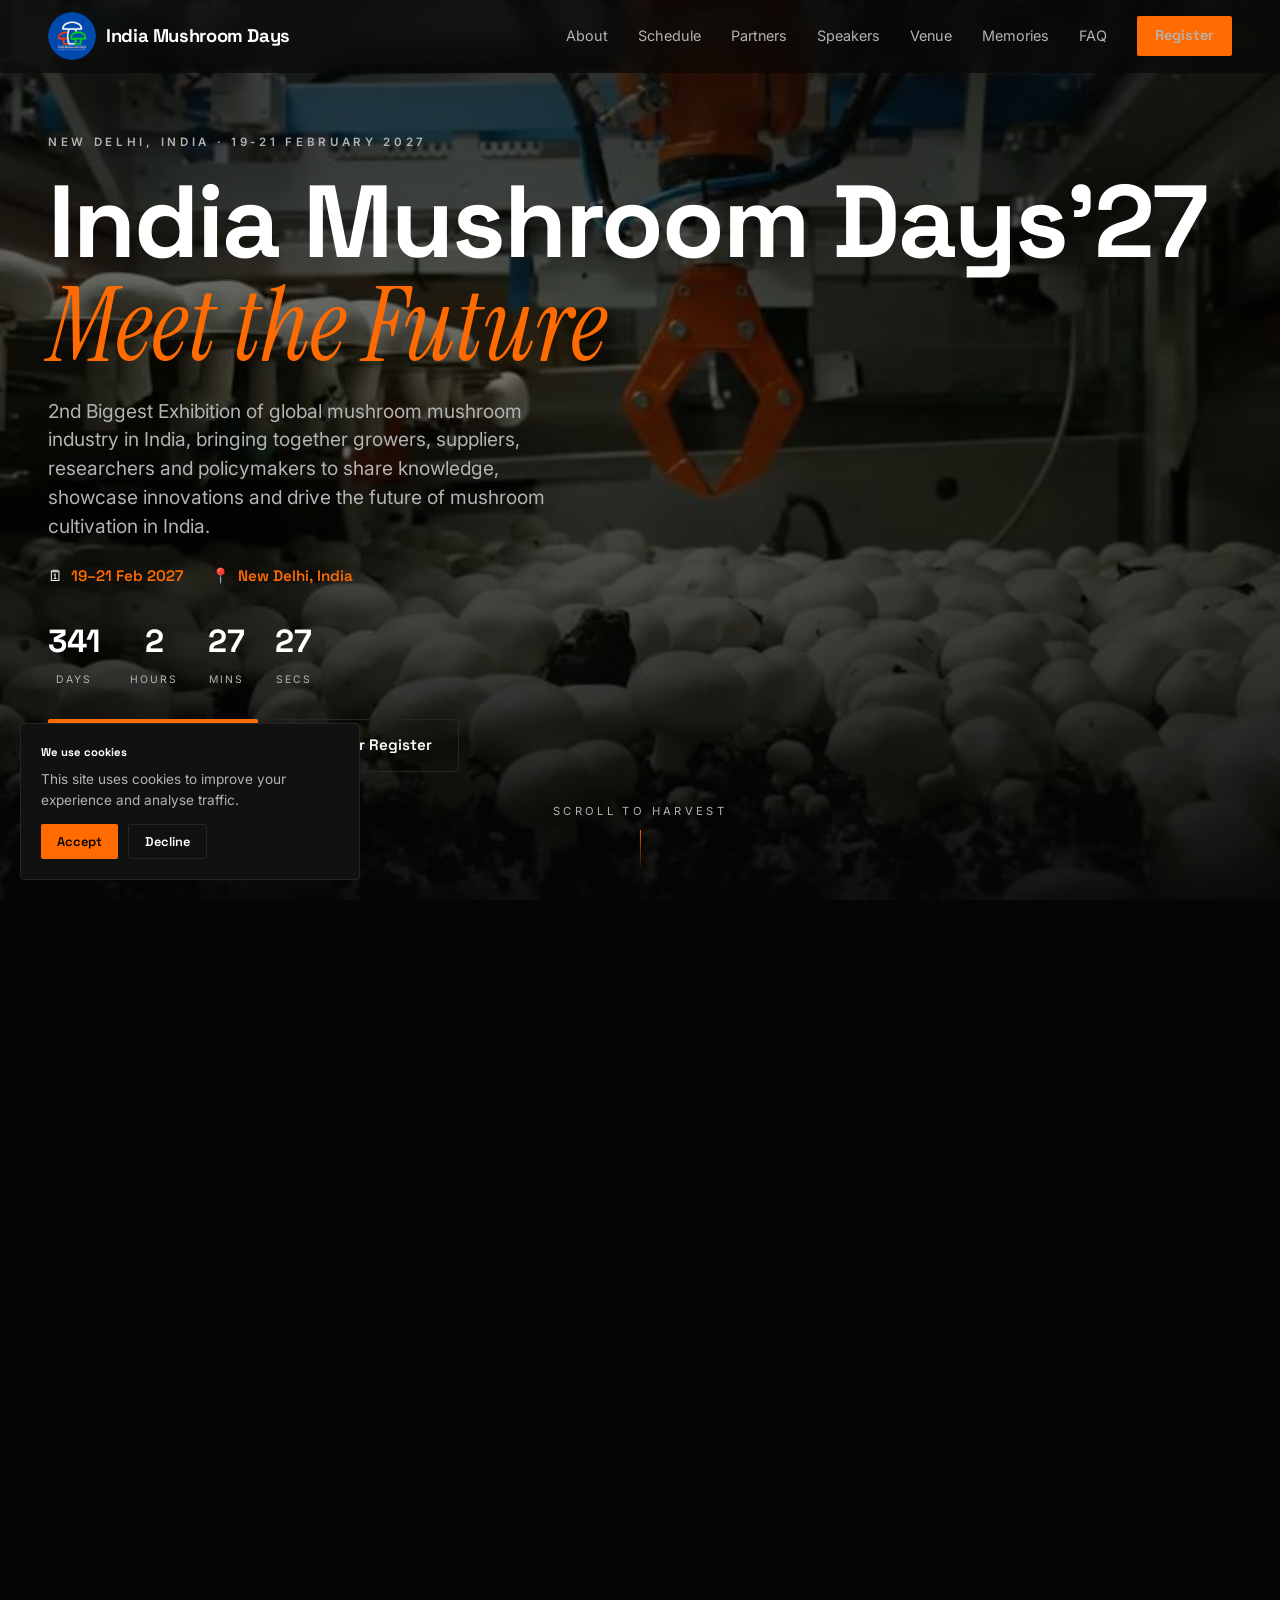
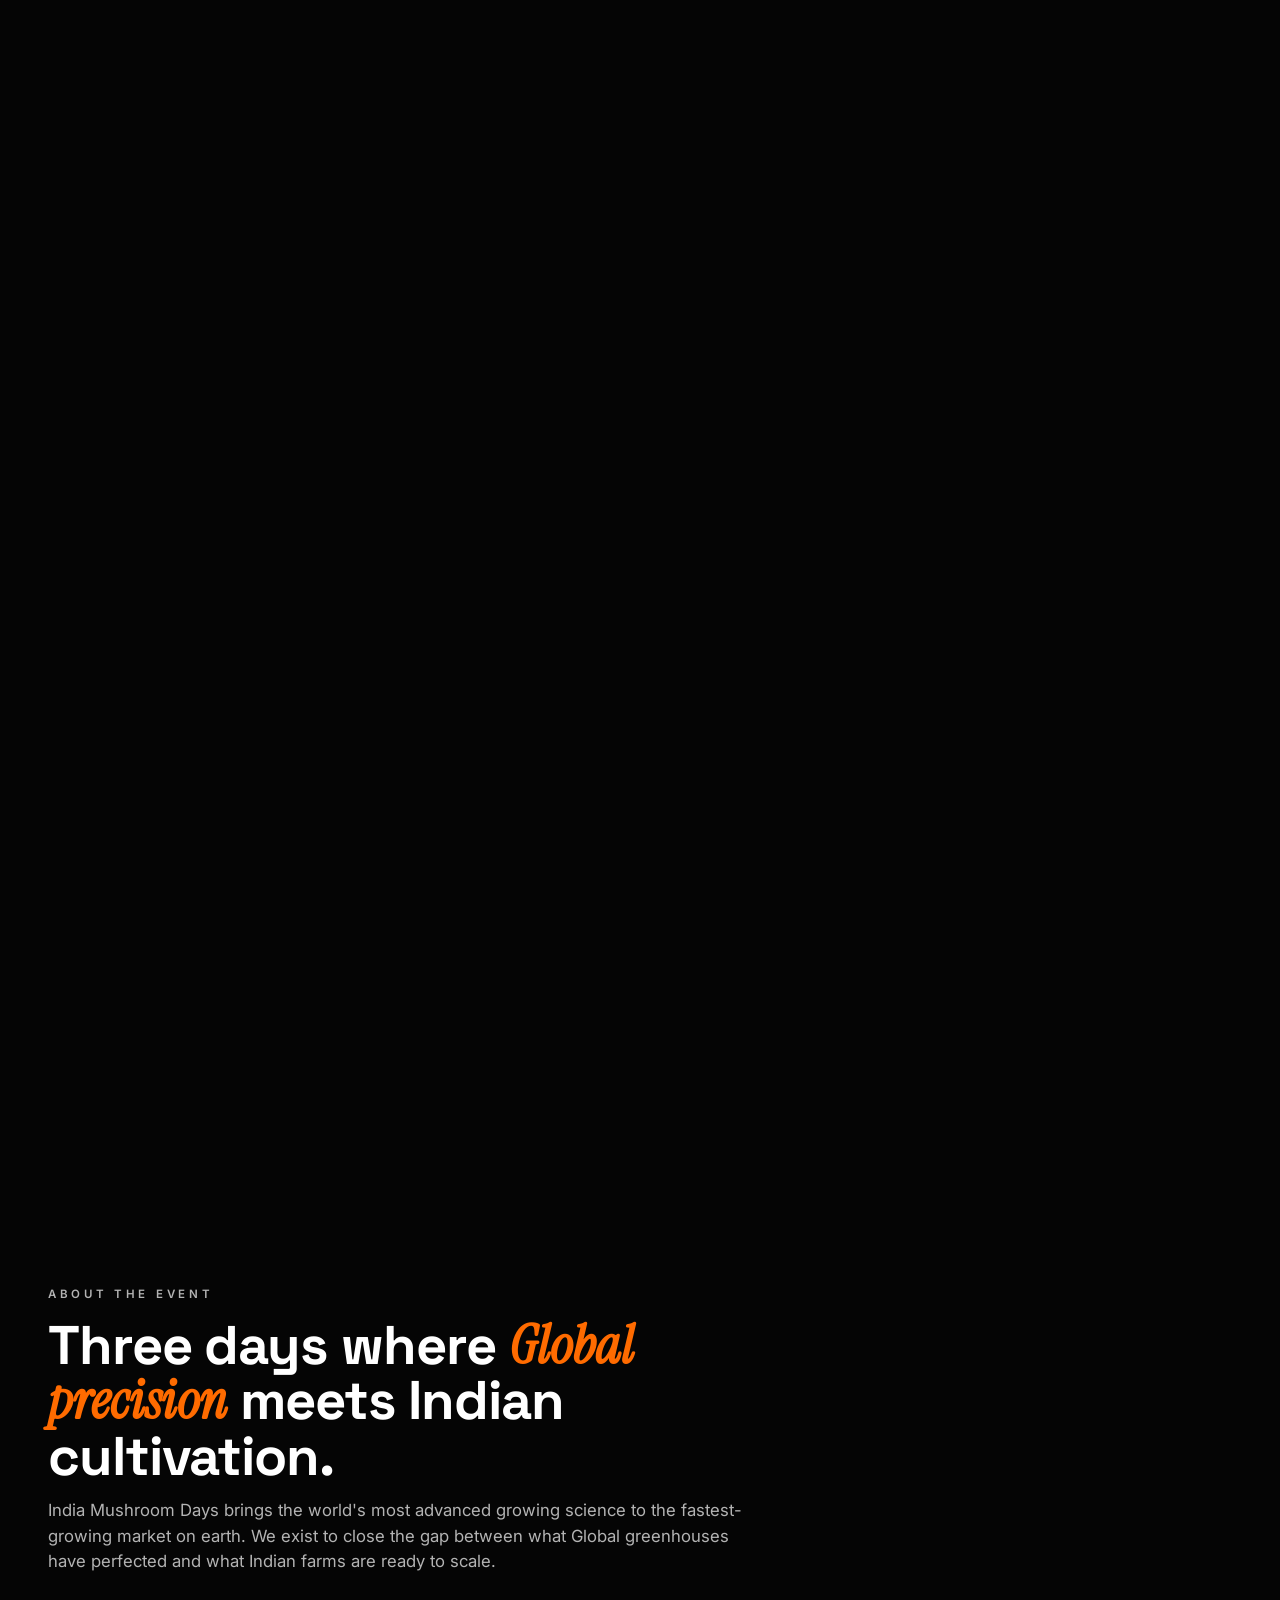
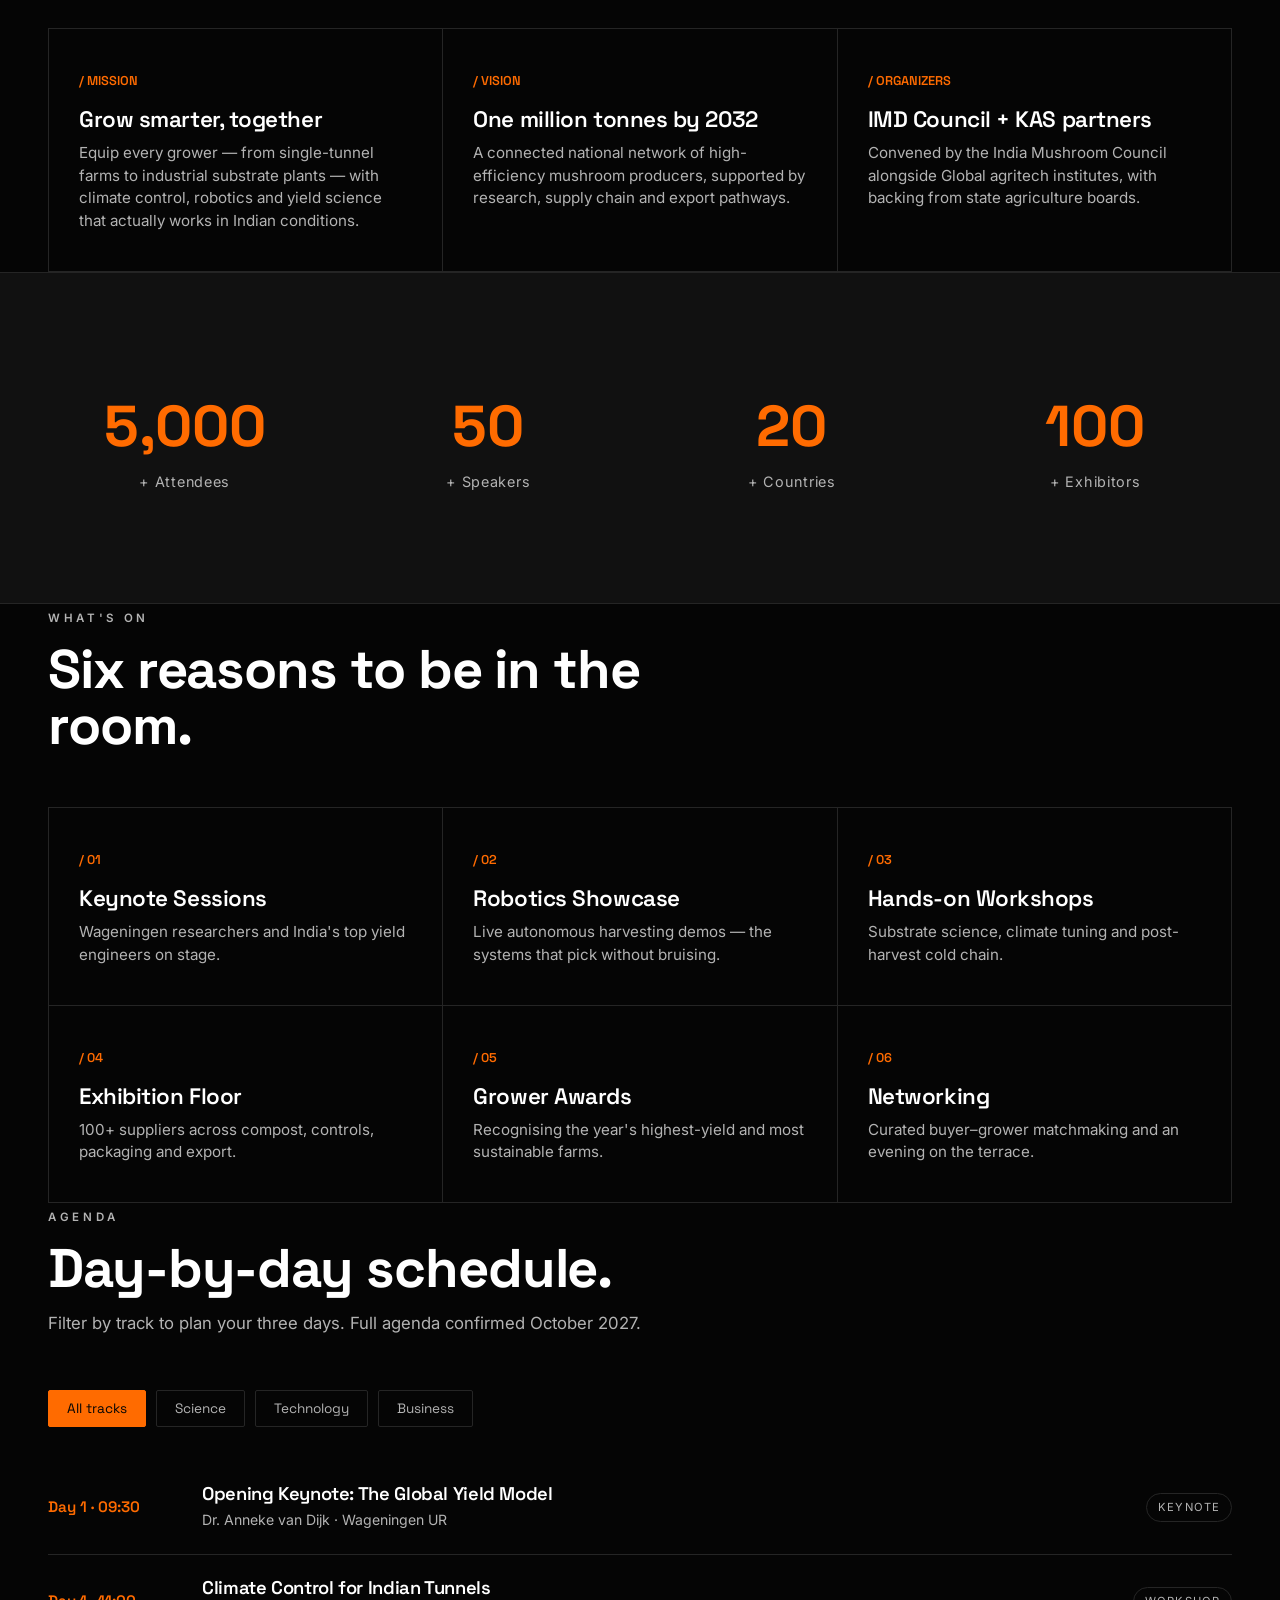
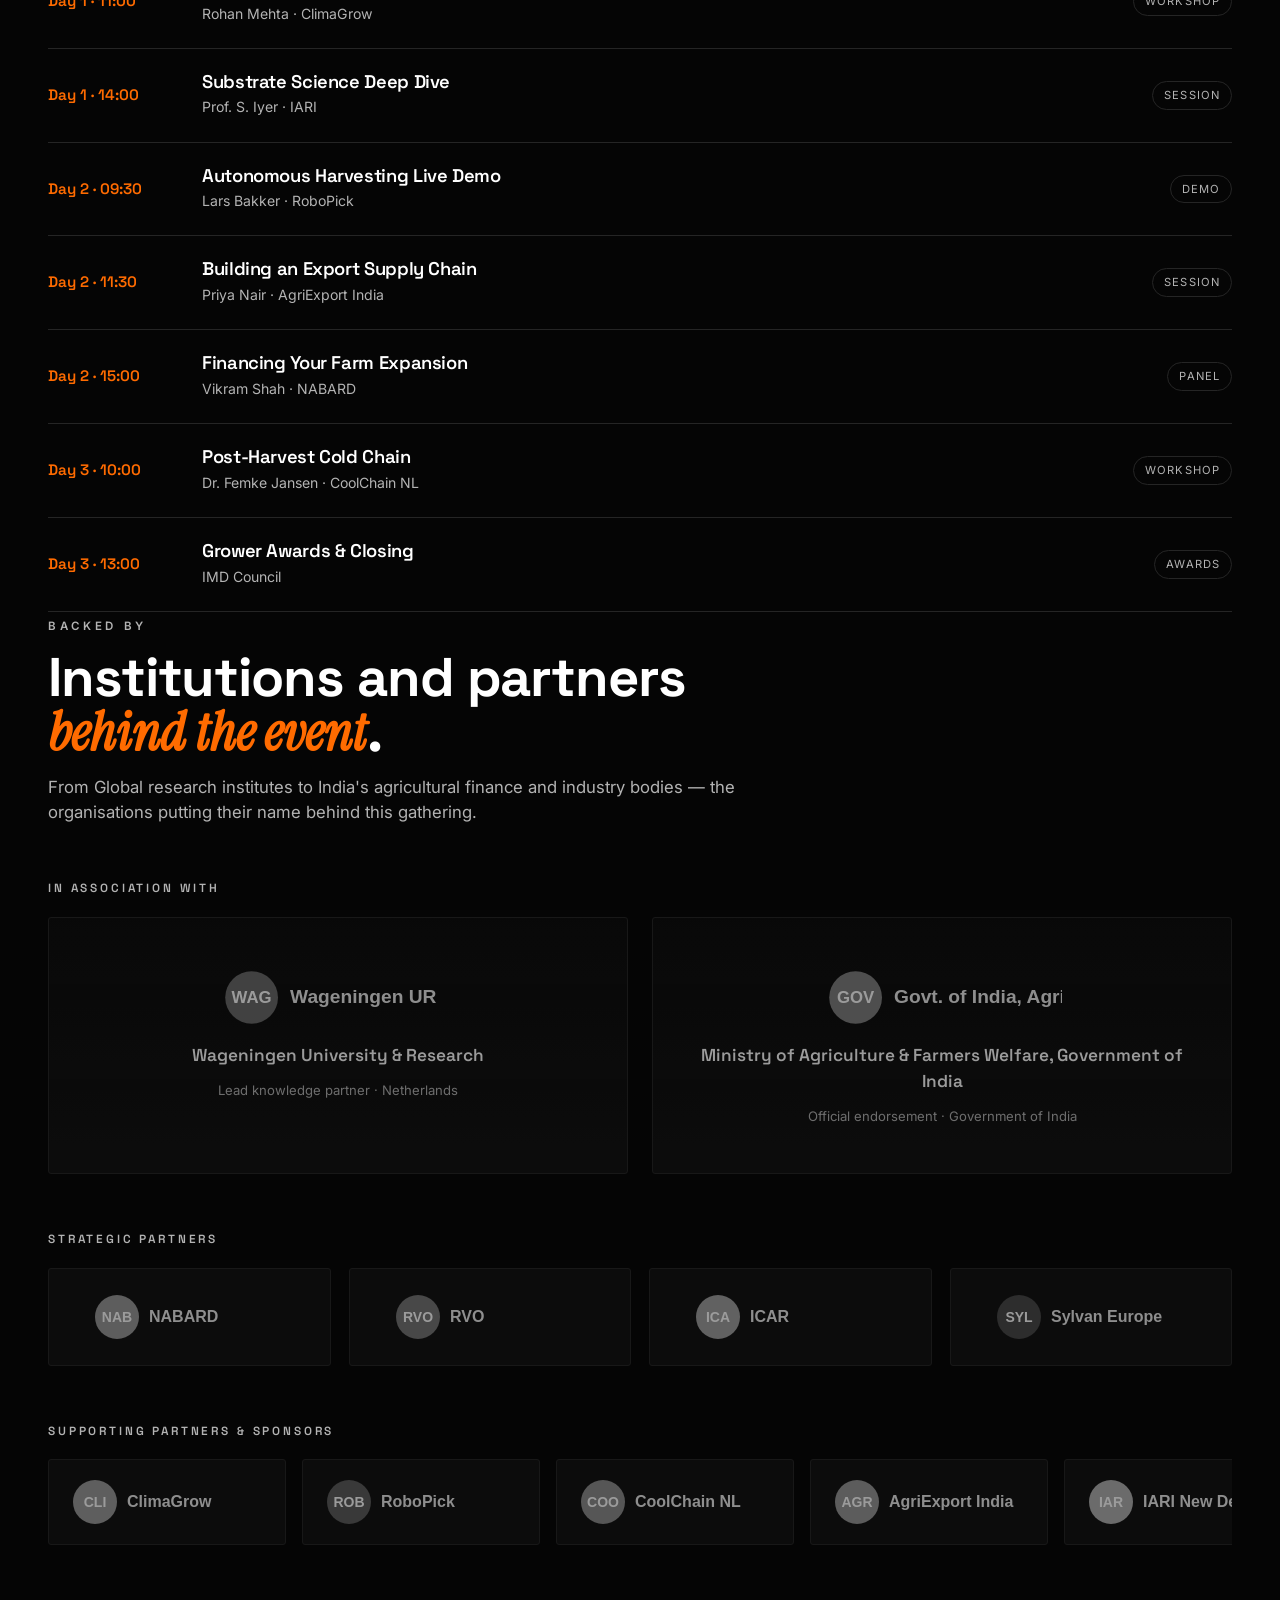
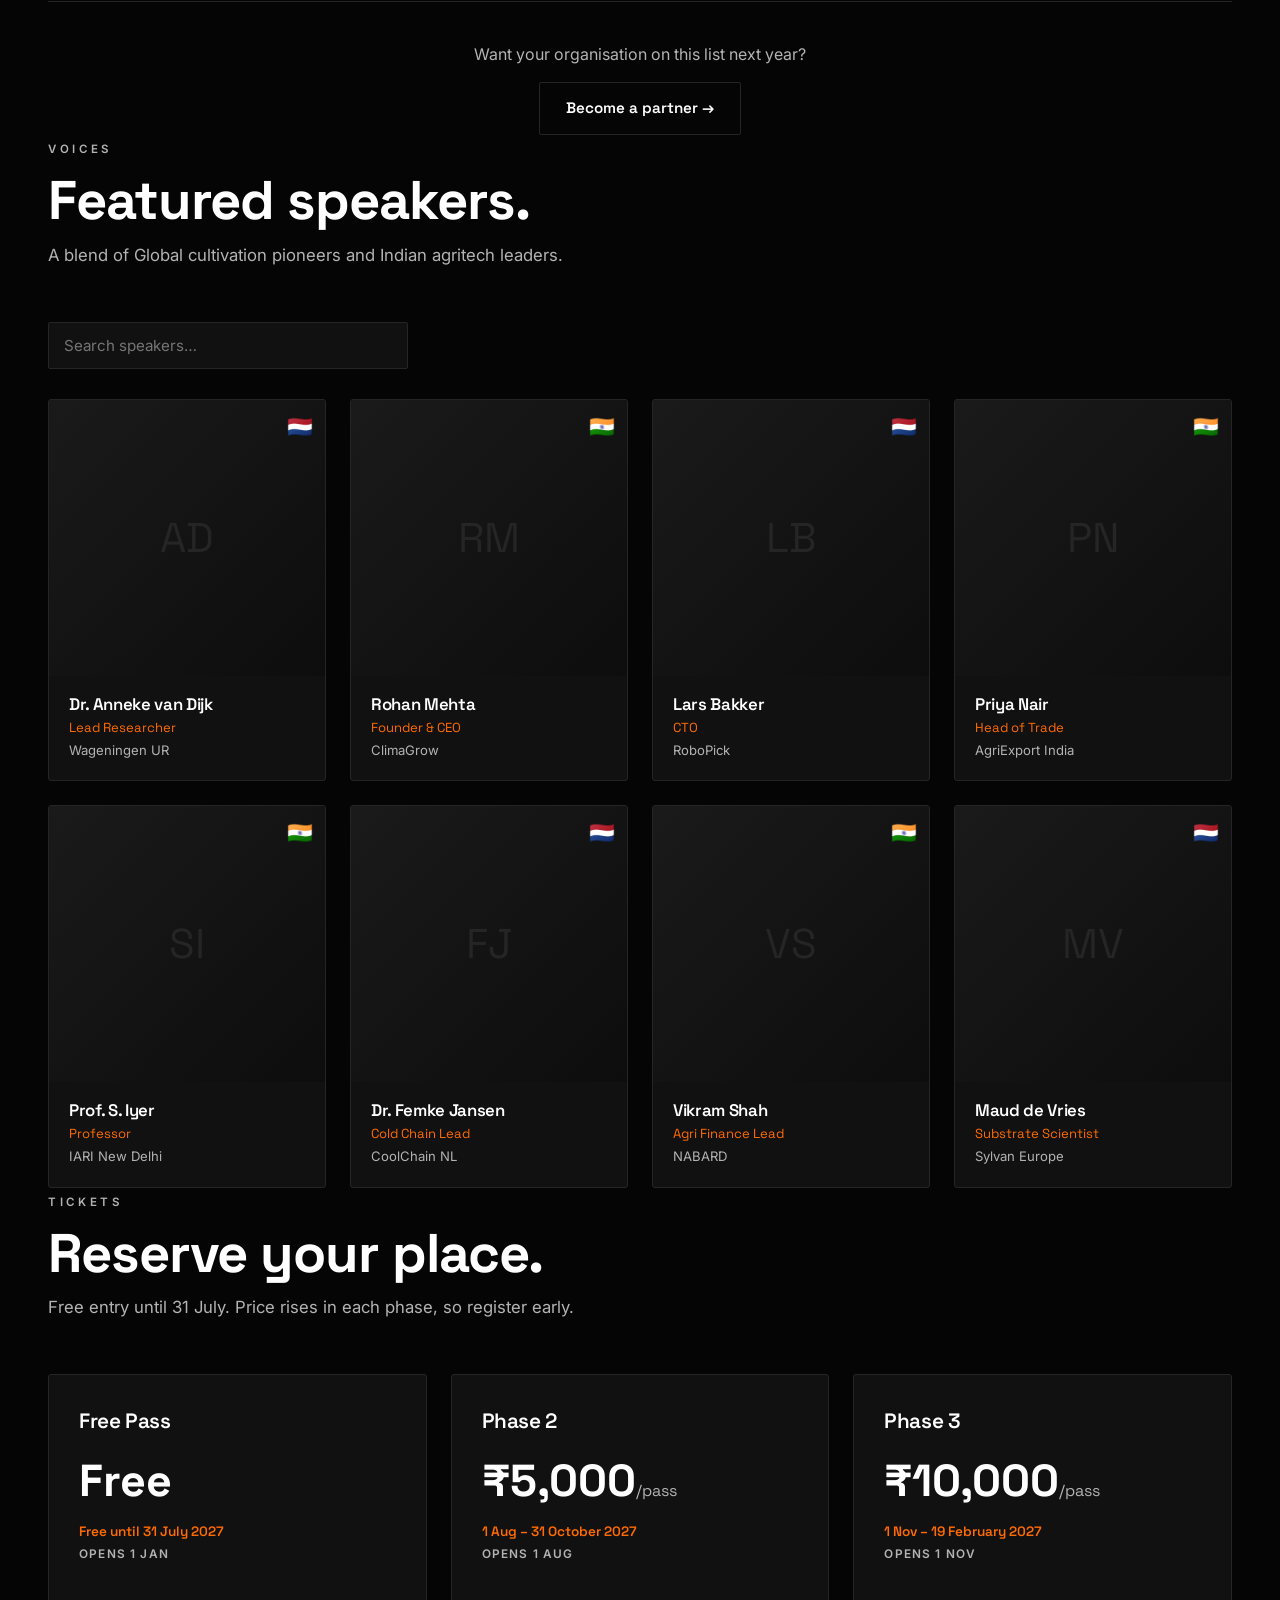
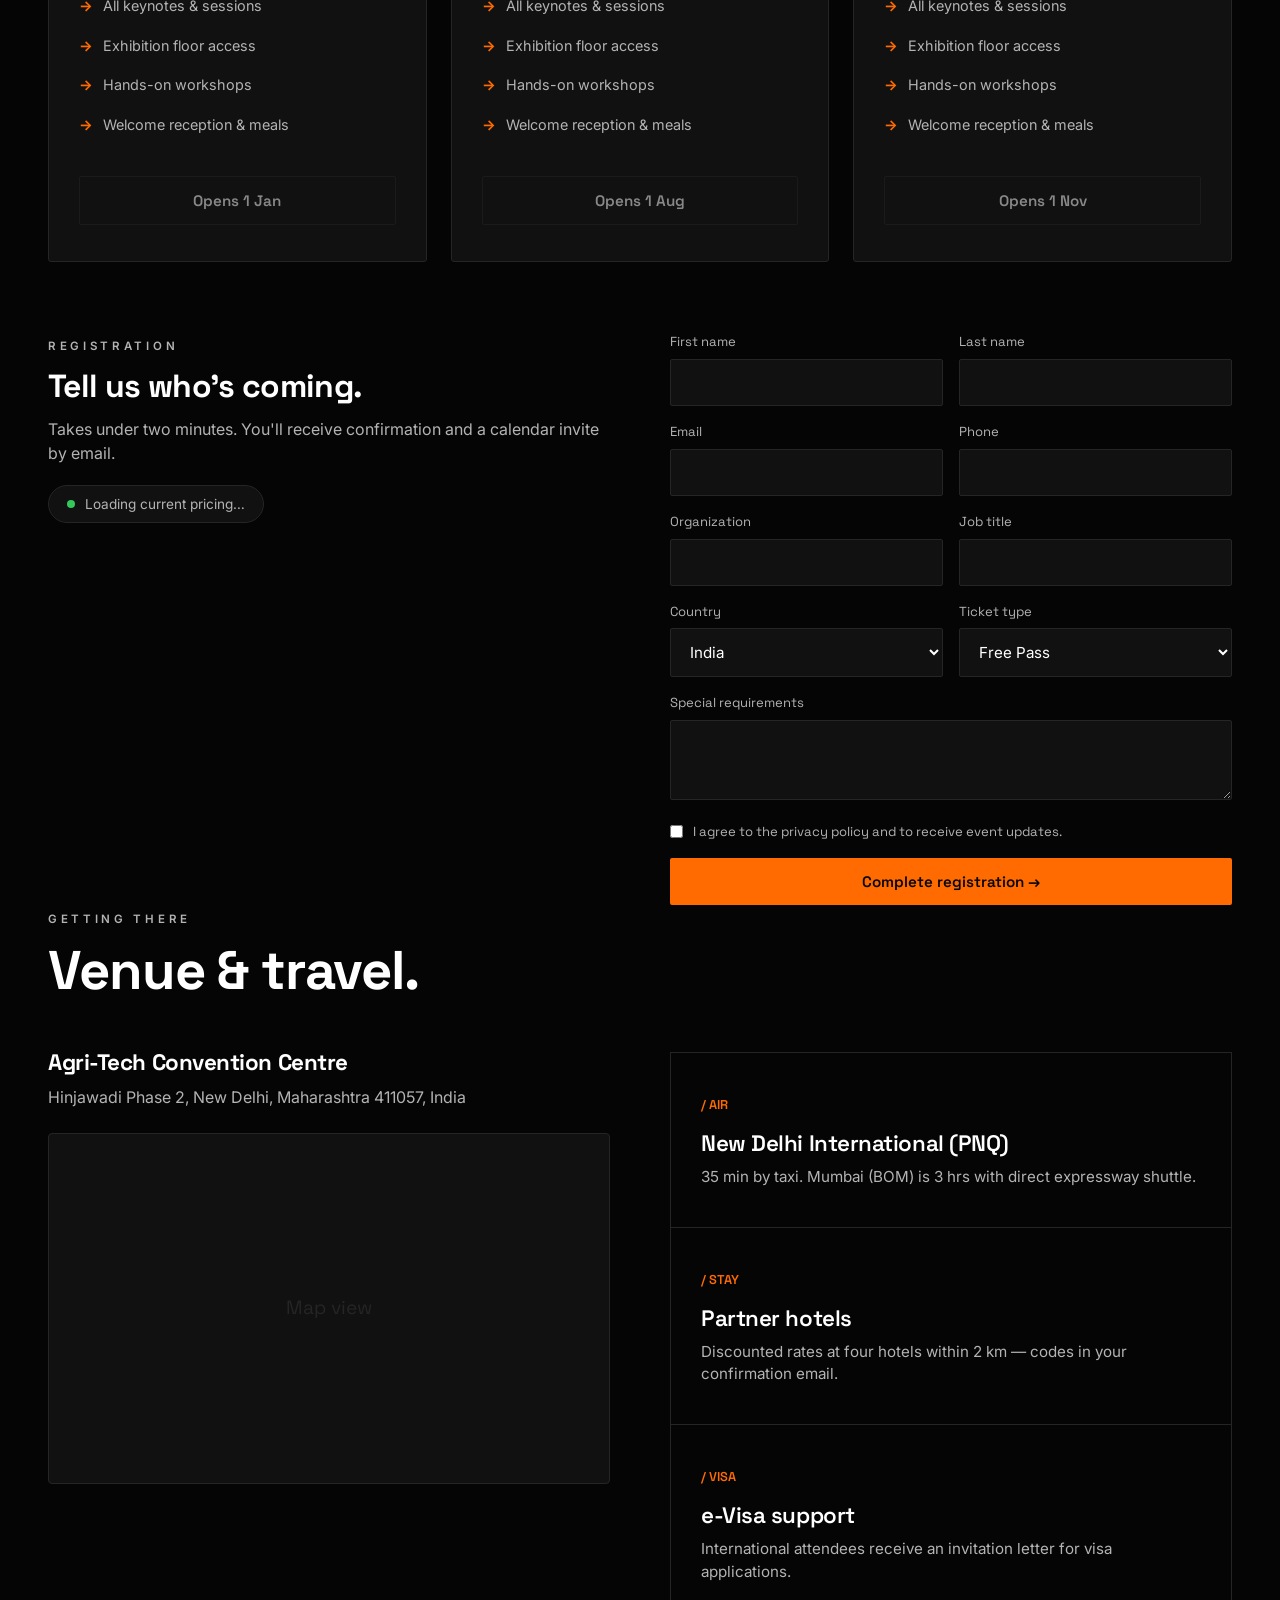
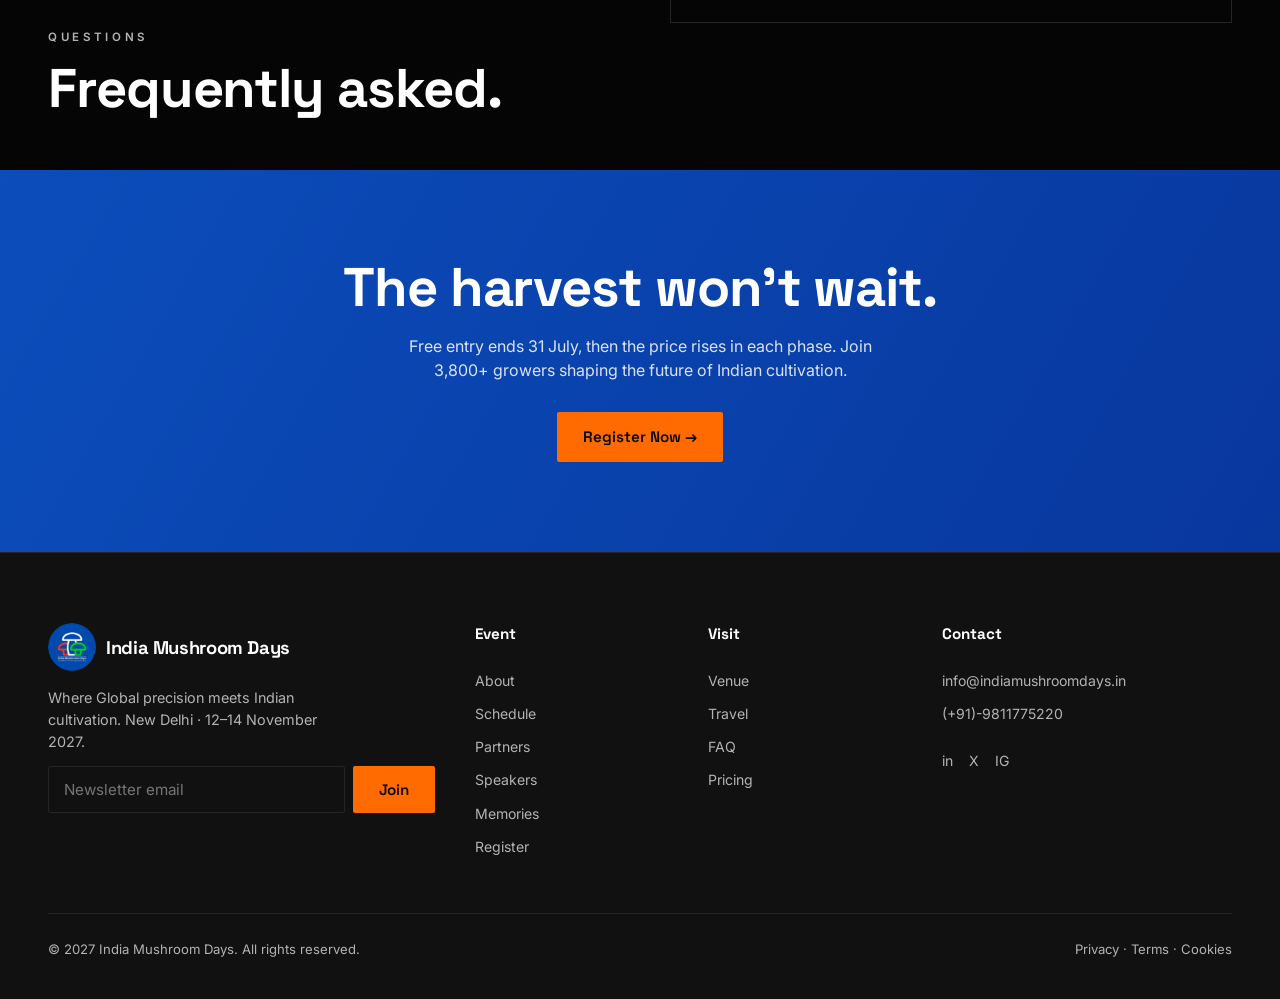
==== commit 0763bdee: "small changes" ====
--- a/index.html
+++ b/index.html
@@ -61,14 +61,14 @@
                 <span class="serif">Meet the Future</span>
               </h1>
               <p>
-                2nd Biggest Exhibition and Conference for the Indian Mushroom
-                Industry, bringing together growers, suppliers, researchers and
+                2nd Biggest Exhibition of global mushroom mushroom industry in
+                India, bringing together growers, suppliers, researchers and
                 policymakers to share knowledge, showcase innovations and drive
                 the future of mushroom cultivation in India.
               </p>
               <div class="hero-meta">
+                <span>🗓 <span class="accent">19–21 Feb 2027</span></span>
                 <span>📍 <span class="accent">New Delhi, India</span></span>
-                <span>🗓 <span class="accent">19–21 Feb 2027</span></span>
               </div>
               <div
                 class="countdown"
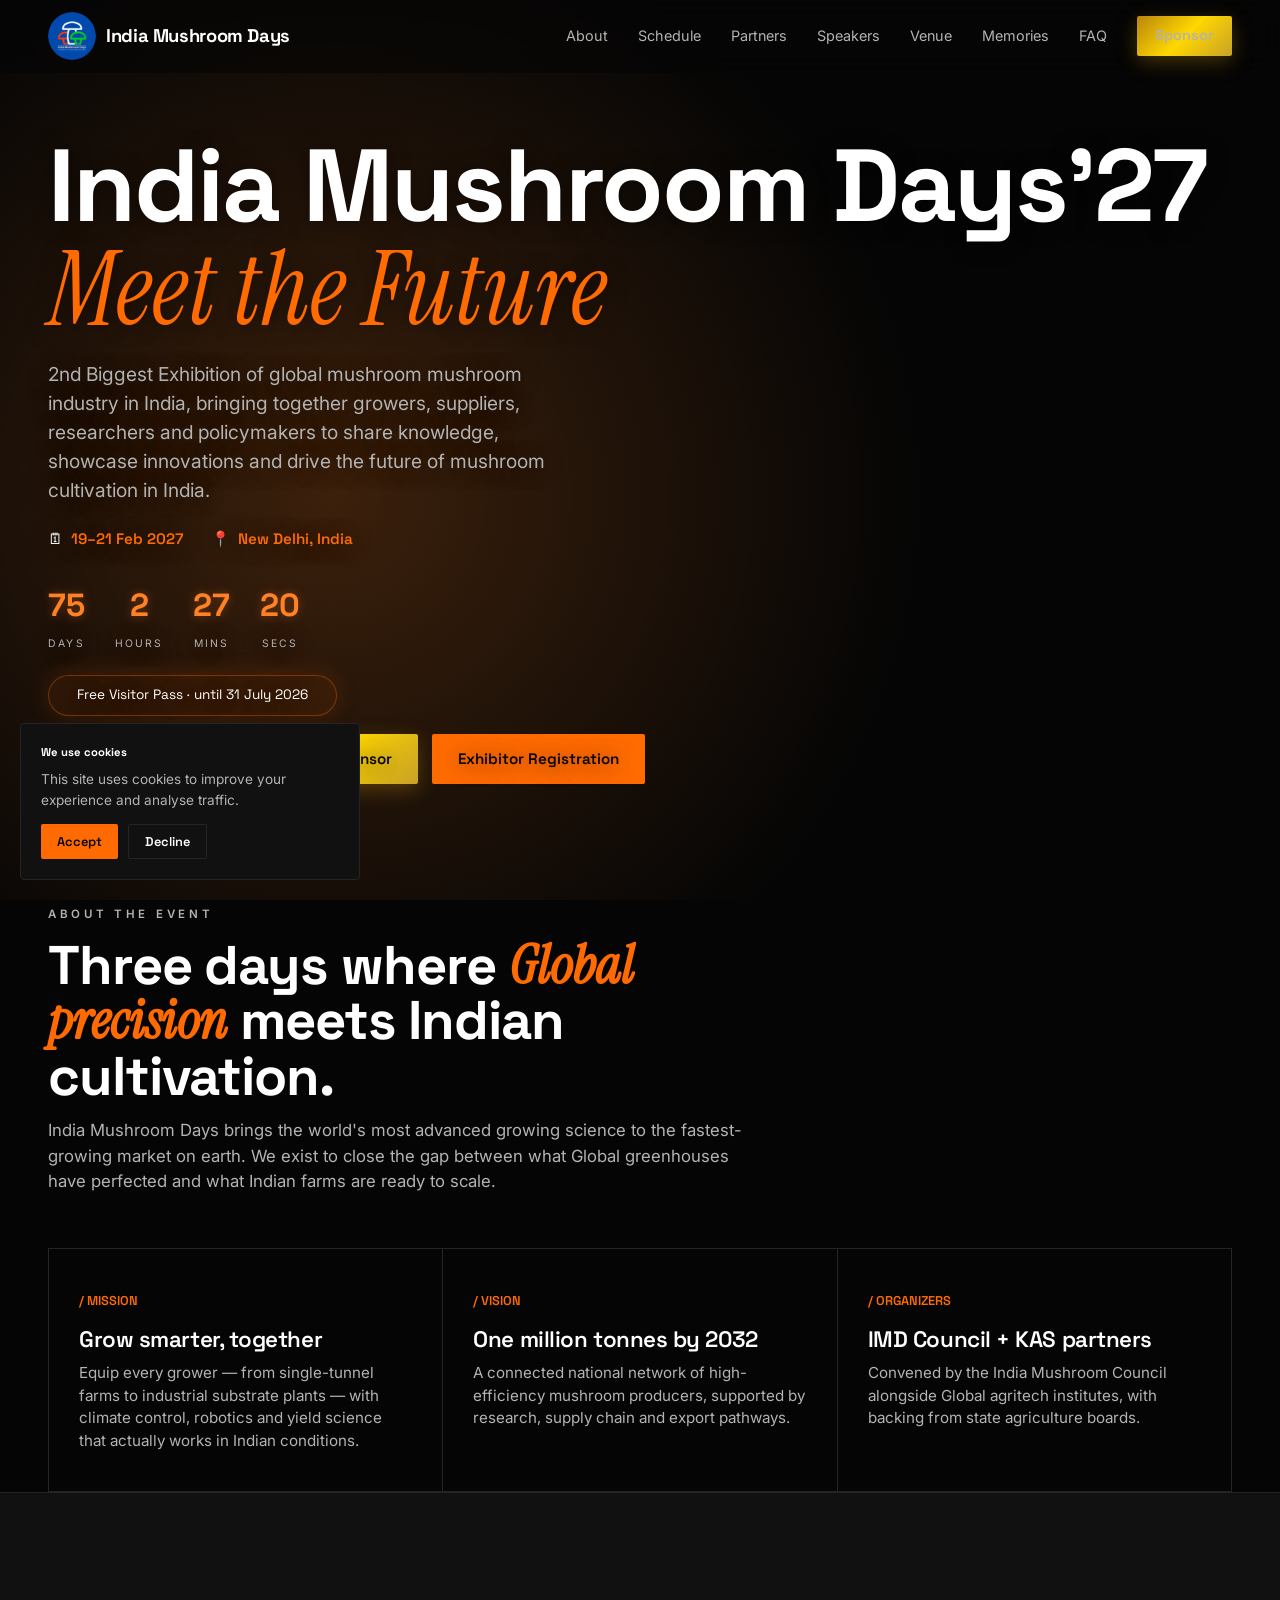
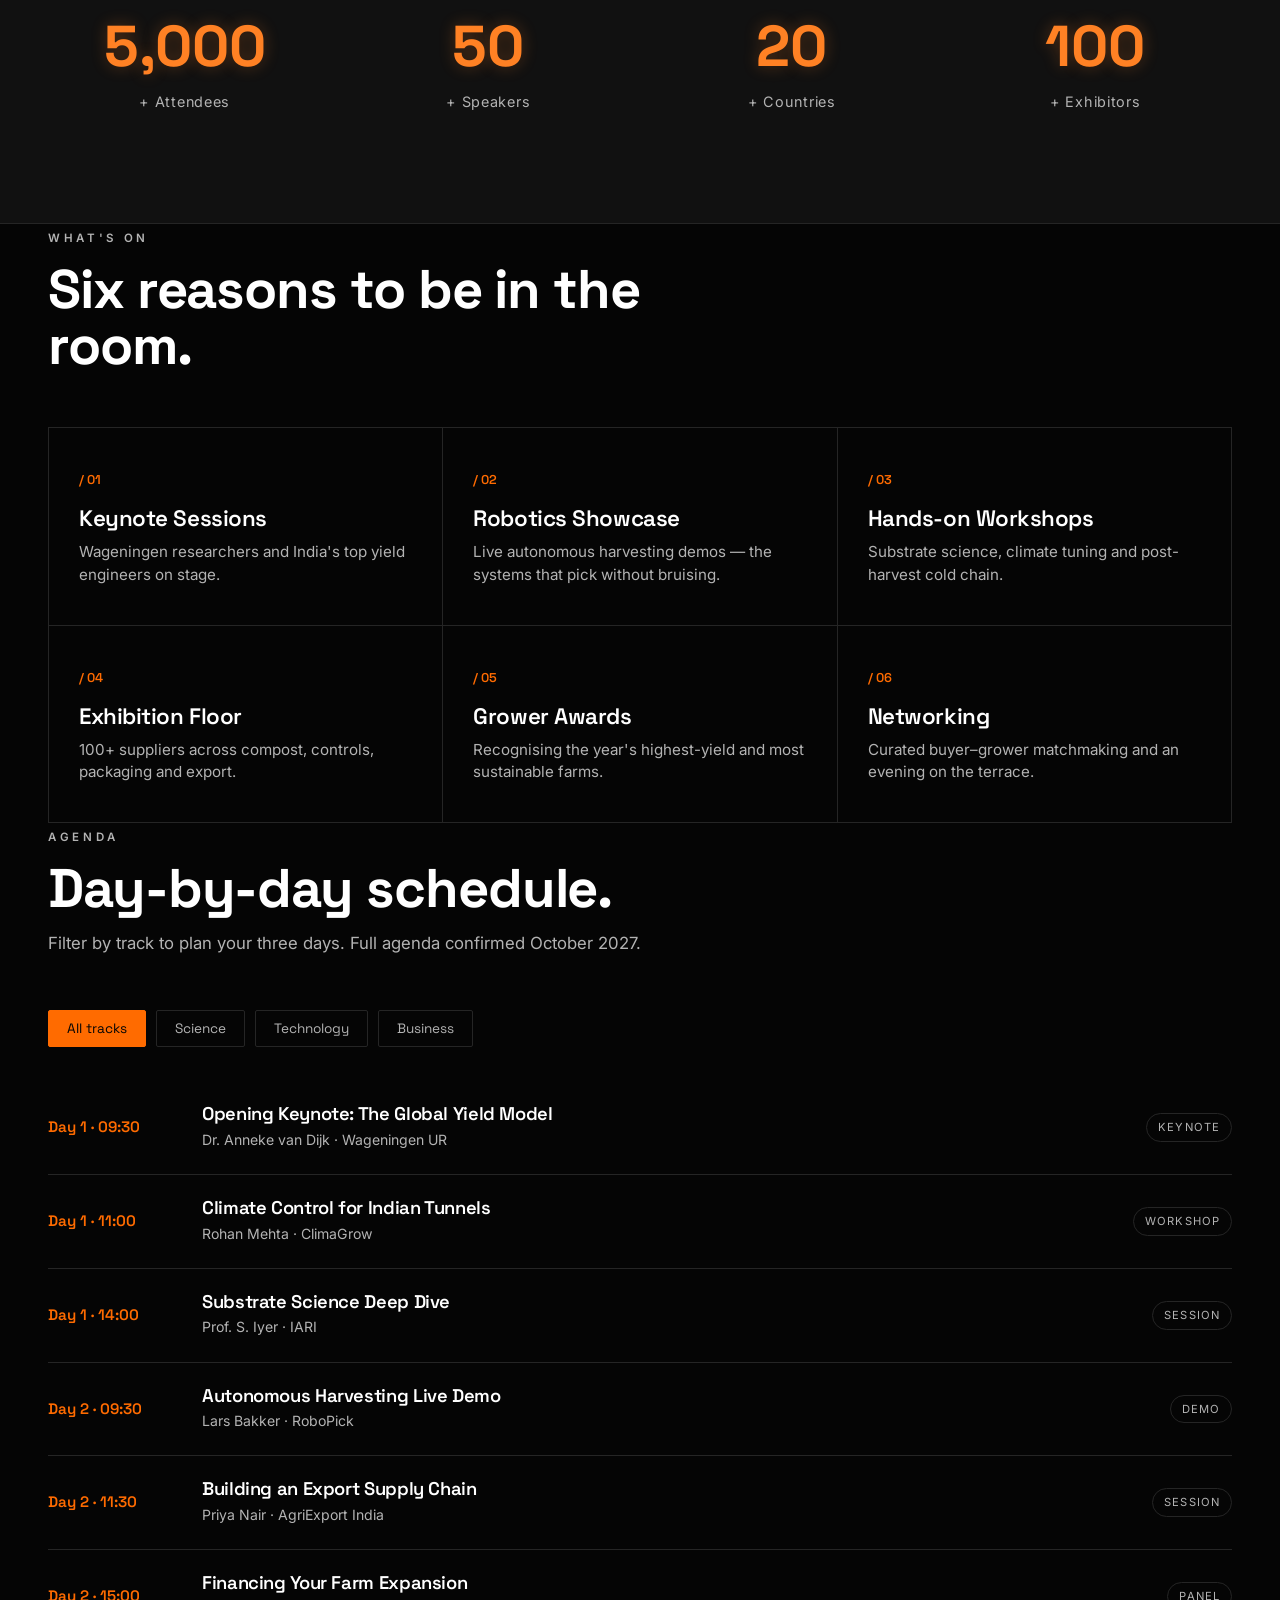
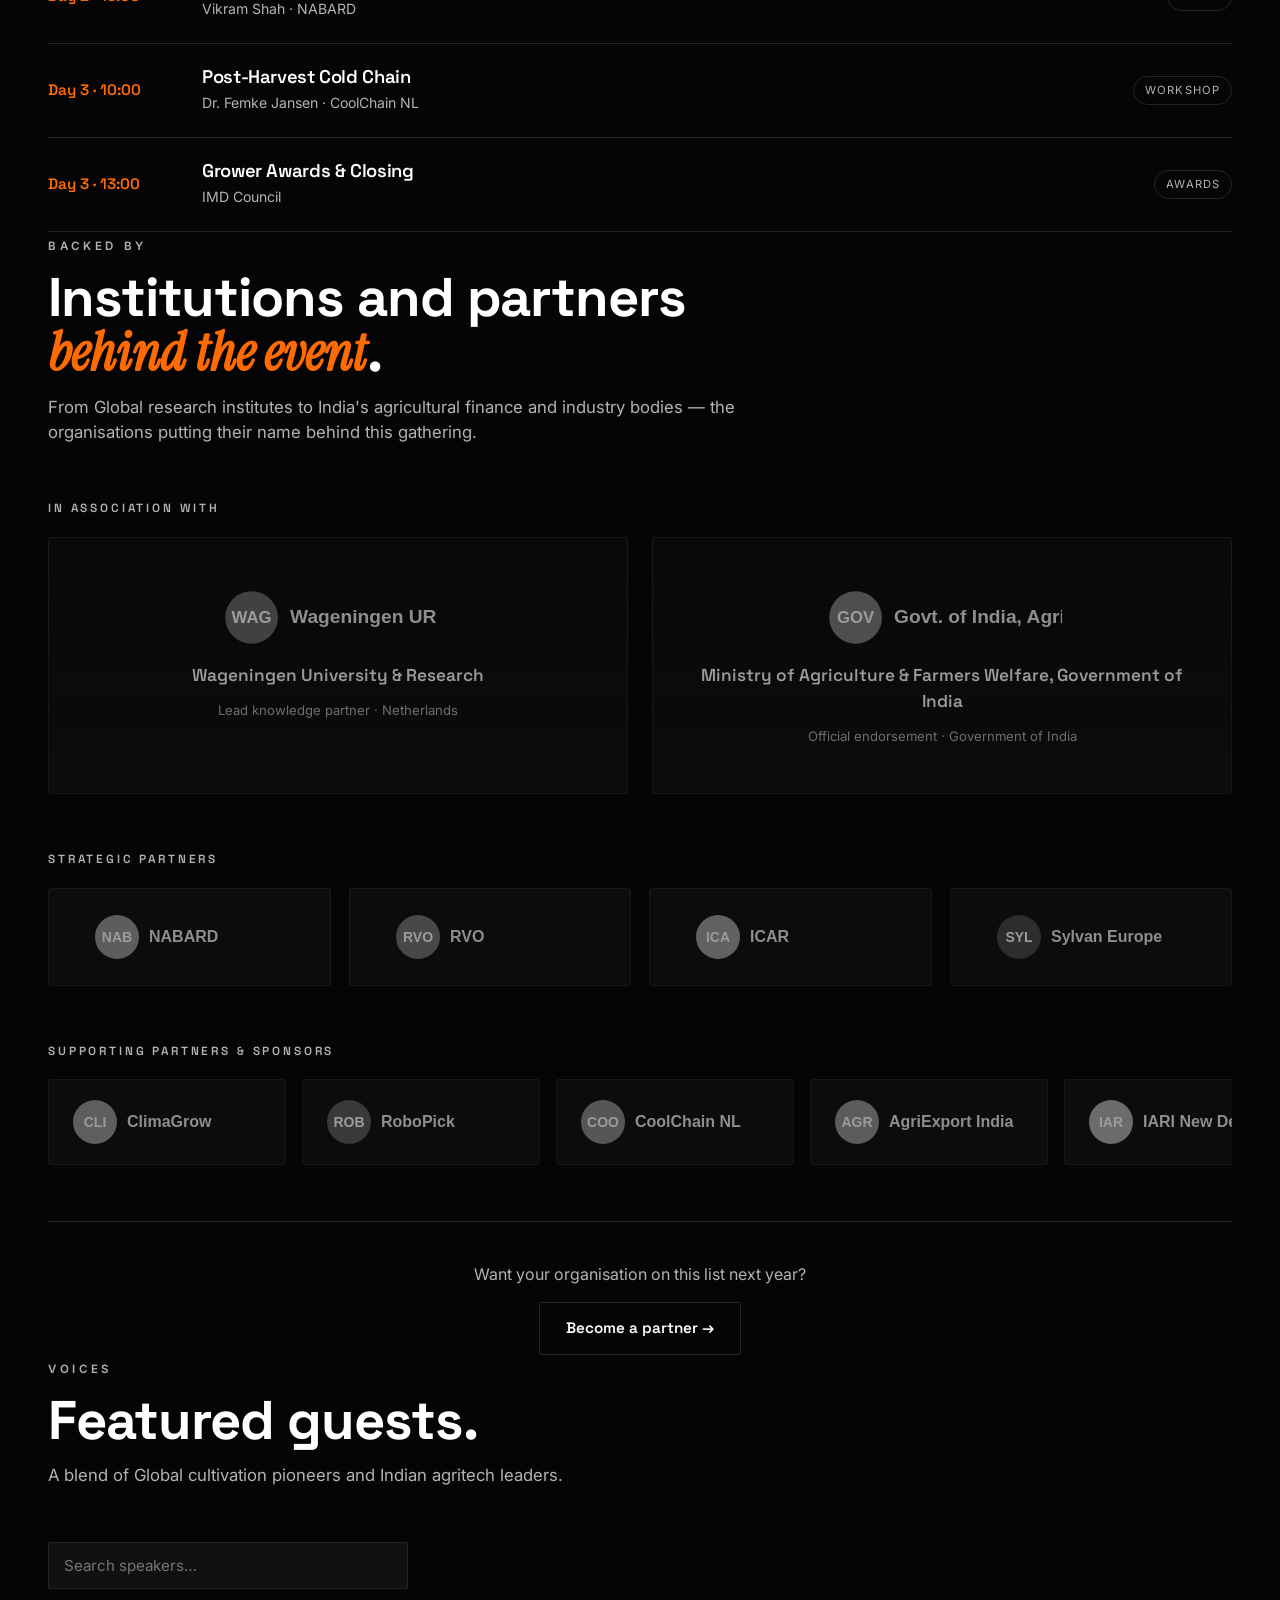
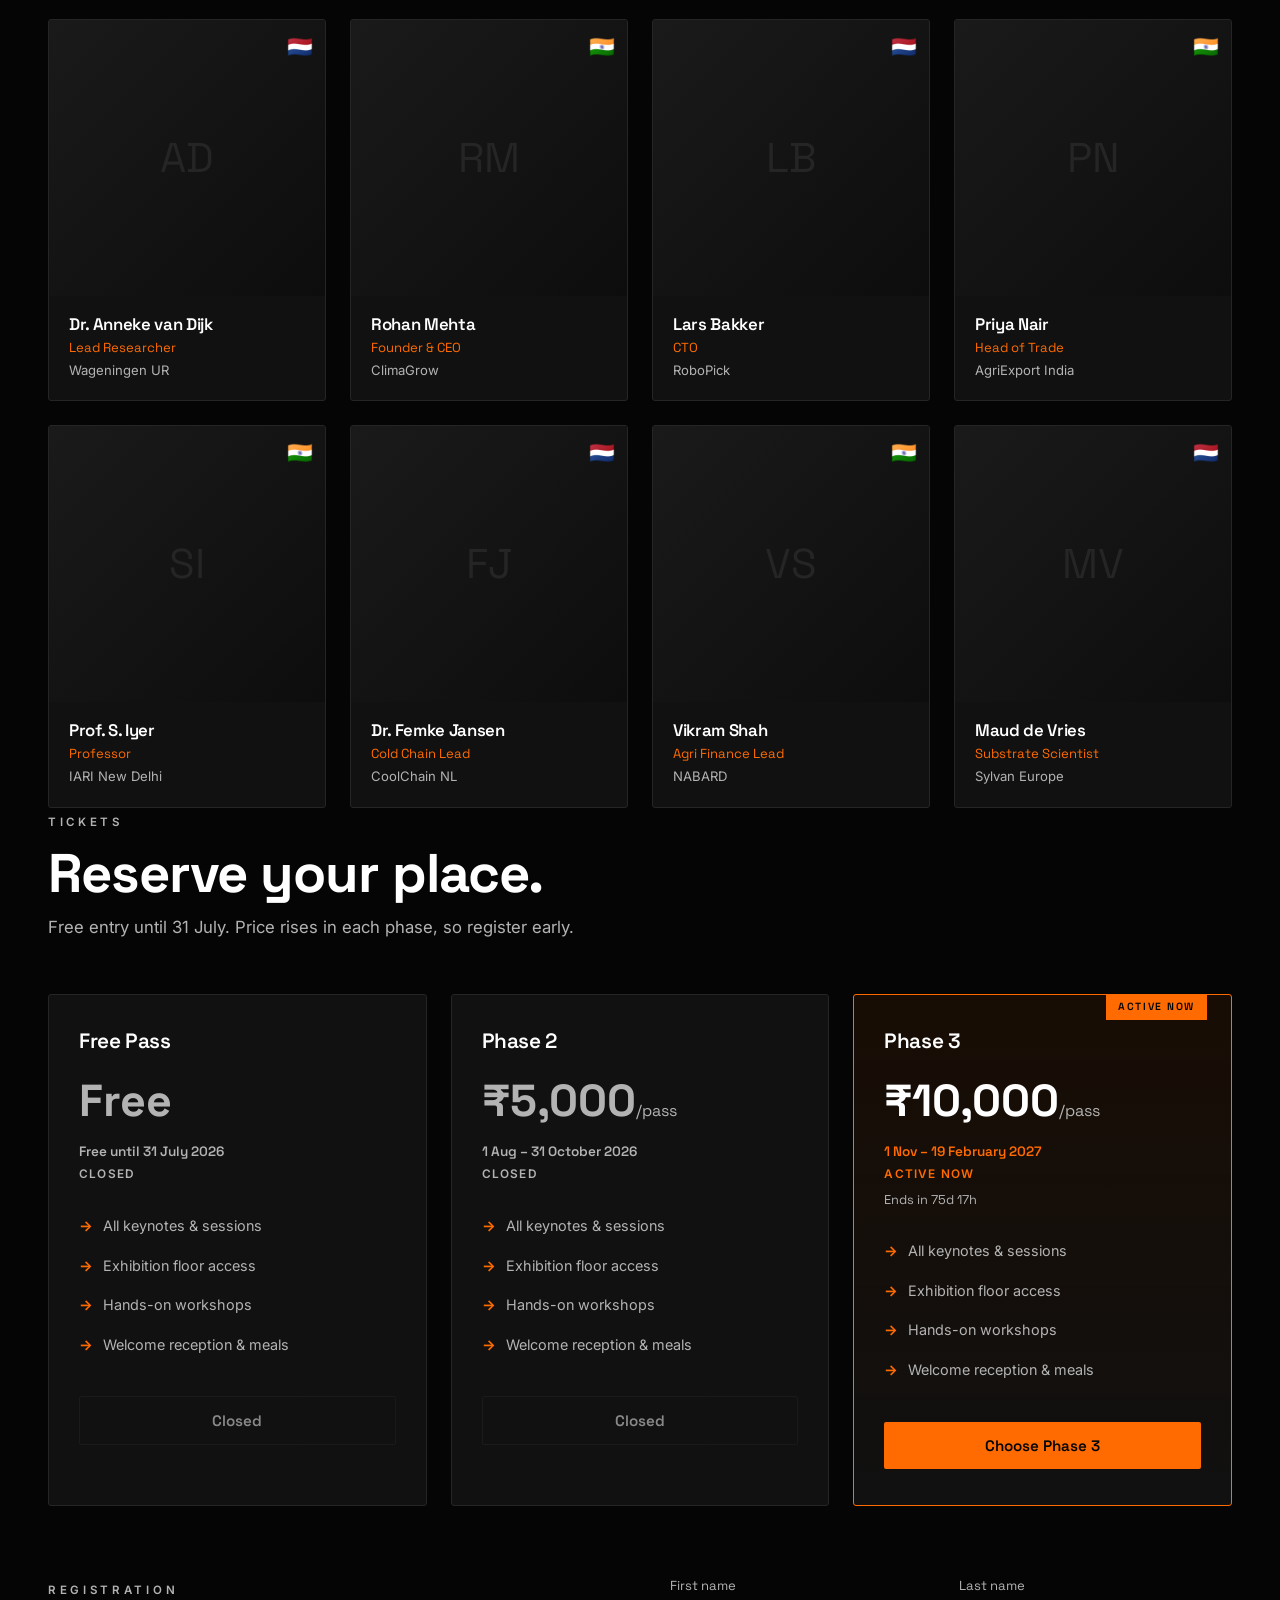
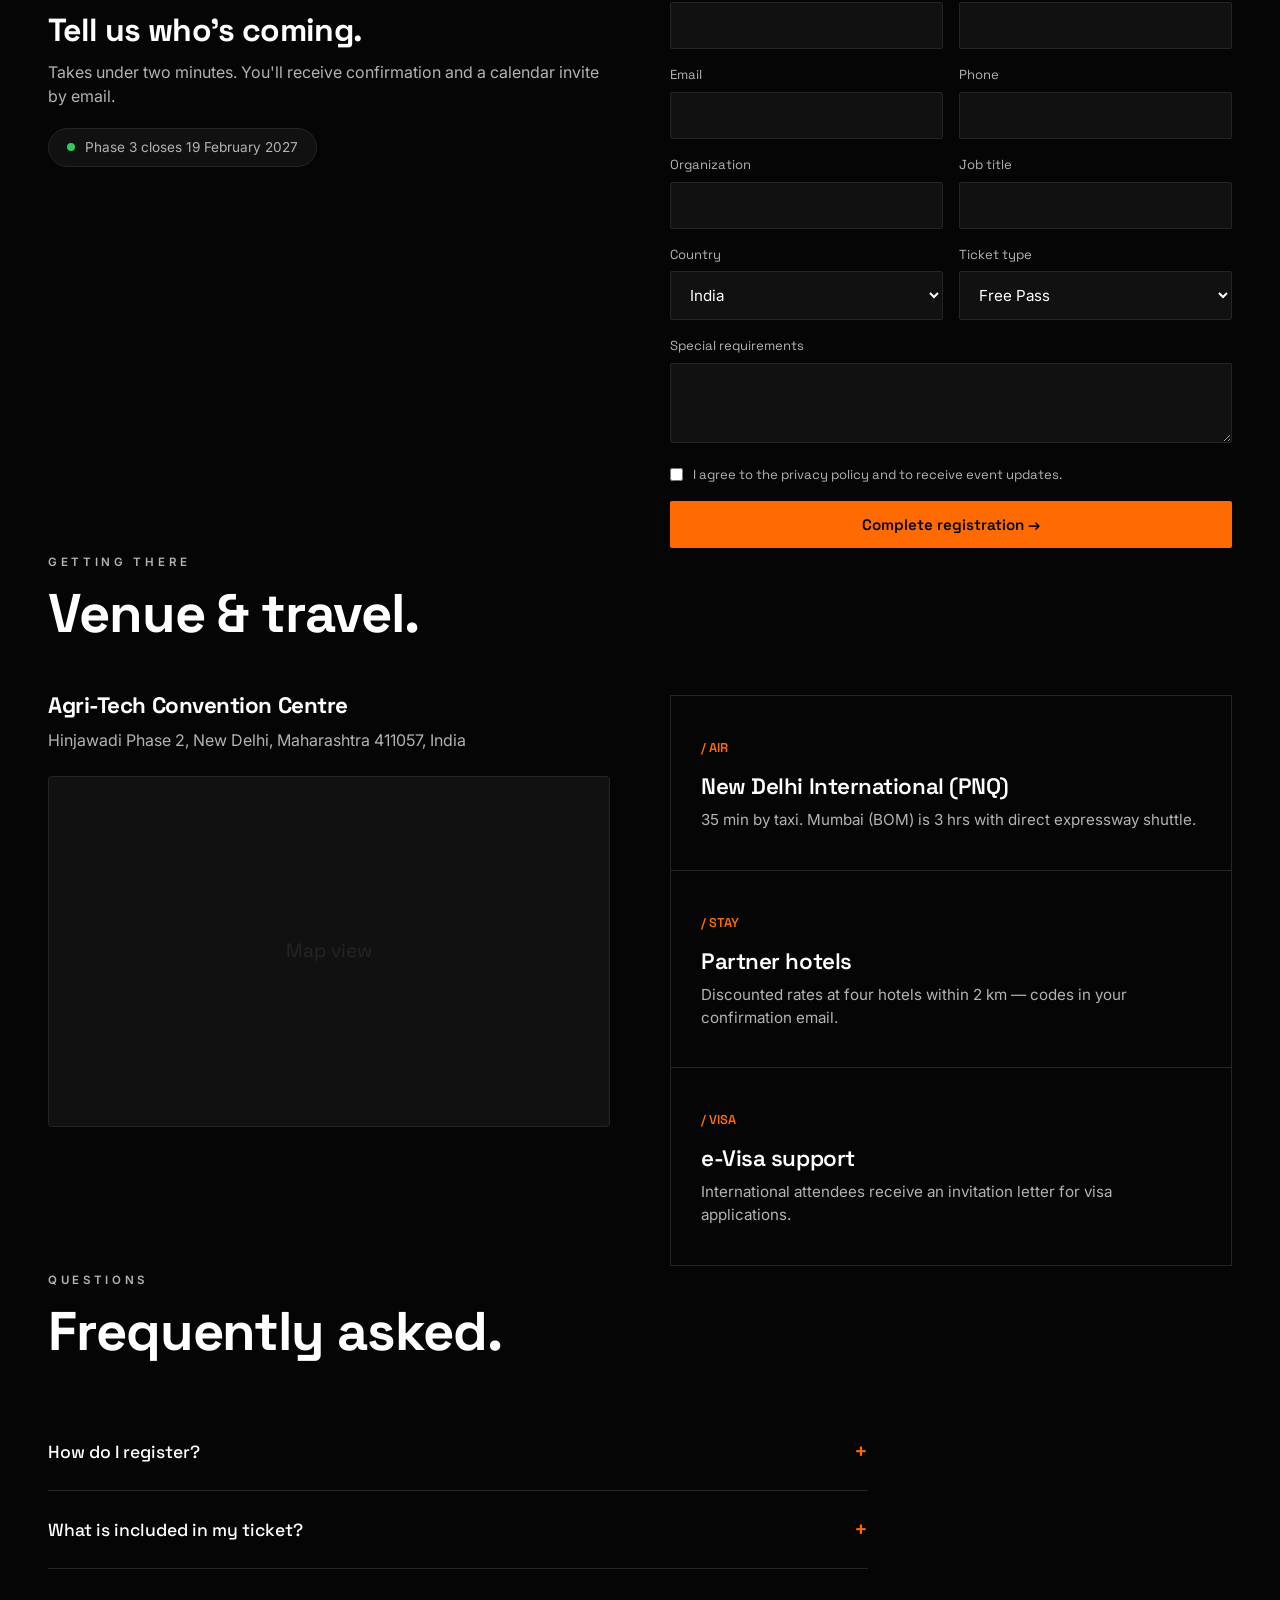
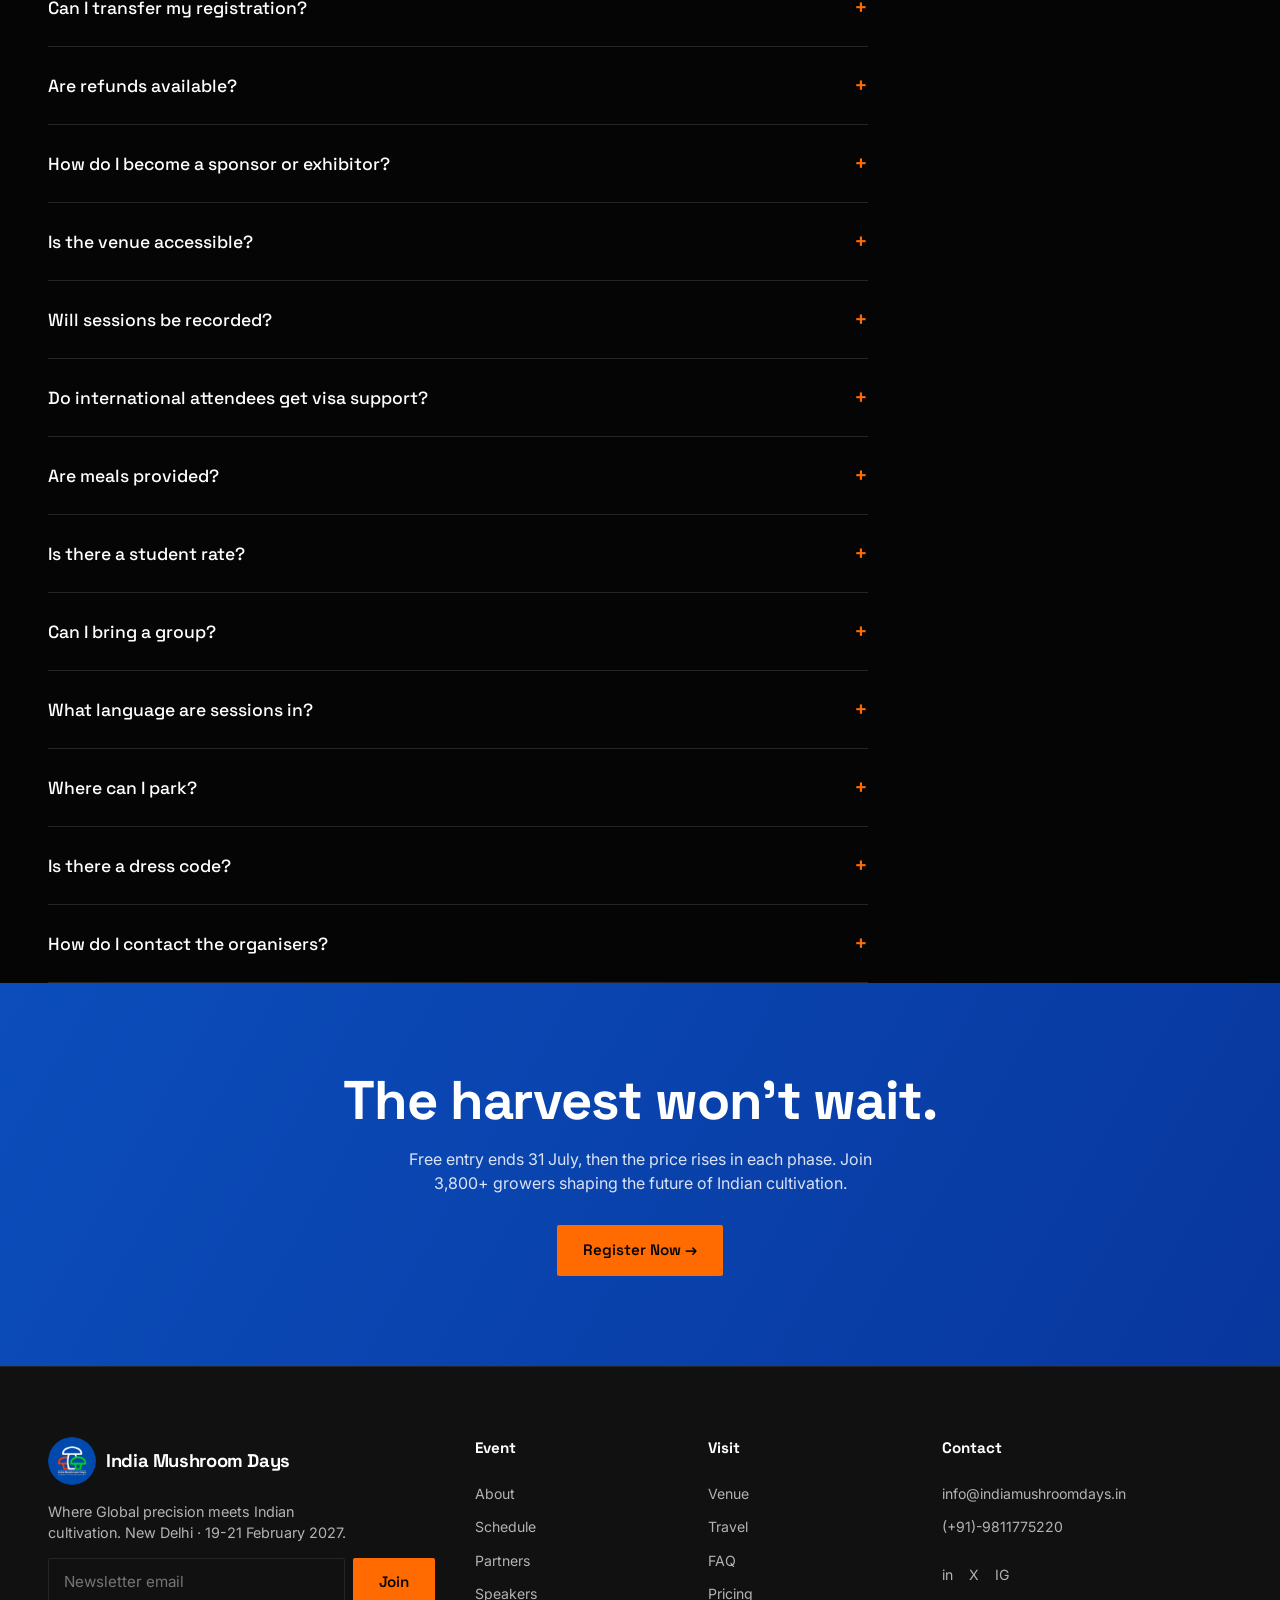
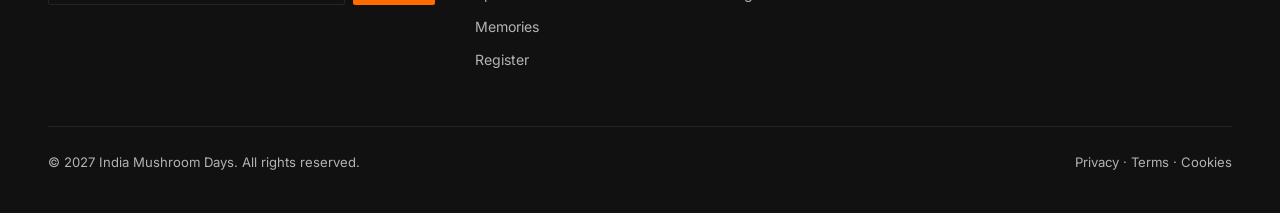
==== commit 0a990bc1: "some changes in hero section" ====
--- a/index.html
+++ b/index.html
@@ -51,11 +51,12 @@
         <div class="hero">
           <canvas id="harvest-canvas" aria-hidden="true"></canvas>
           <div class="canvas-overlay"></div>
+          <div class="hero-glow" aria-hidden="true"></div>
           <div class="hero-content">
             <div class="hero-inner">
-              <span class="eyebrow"
+              <!-- <span class="eyebrow"
                 >New Delhi, India · 19-21 February 2027</span
-              >
+              > -->
               <h1>
                 India Mushroom Days'27
                 <span class="serif">Meet the Future</span>
@@ -88,21 +89,38 @@
                   <b id="cd-s">--</b><small>Secs</small>
                 </div>
               </div>
-              <div class="hero-cta" style="margin-top: 30px">
-                <a href="#register" class="btn btn-primary"
-                  >Visitor Registration →</a
+              <div class="free-pass-badge" aria-live="polite">
+                <span class="pulse"></span>
+                <span id="fpLabel">Free Visitor Pass</span>
+                <span class="fp-countdown" id="fpCountdown"></span>
+              </div>
+              <!-- TODO: point these at dedicated #sponsors / a real
+                   registration flow once they exist — #register and
+                   #partners are the closest live sections for now. -->
+              <div class="hero-cta" style="margin-top: 18px">
+                <a href="#register" class="btn btn-primary">Get Free Pass →</a>
+                <a
+                  href="https://www.cognitoforms.com/IMD27/SponsorIMD27"
+                  target="_blank"
+                  class="btn btn-gold"
+                  >Become a Sponsor</a
                 >
-                <a href="#schedule" class="btn btn-ghost">Exhibitor Register</a>
+                <a
+                  href="https://www.cognitoforms.com/IMD27/ExhibitorIMD27"
+                  target="_blank"
+                  class="btn btn-primary"
+                  >Exhibitor Registration</a
+                >
               </div>
               <!-- <div class="reg-widget">
                 <span class="pulse"></span> 3,840 growers already registered
               </div> -->
             </div>
           </div>
-          <div class="scroll-hint">
+          <!-- <div class="scroll-hint">
             Scroll to harvest
             <div class="bar"></div>
-          </div>
+          </div> -->
         </div>
       </div>
     </div>
@@ -294,7 +312,7 @@
     <section id="speakers" class="wrap">
       <div class="sec-head reveal">
         <span class="eyebrow">Voices</span>
-        <h2>Featured speakers.</h2>
+        <h2>Featured guests.</h2>
         <p>
           A blend of Global cultivation pioneers and Indian agritech leaders.
         </p>
--- a/css/styles.css
+++ b/css/styles.css
@@ -5,10 +5,15 @@
   --surface: #111111;
   --border: #252525;
   --accent: #ff6b00;
+  --accent-bright: #ff8124;
   --muted: #b3b3b3;
   --success: #34c759;
   --soil: #1a1410;
   --maxw: 1240px;
+  /* Gold ramp — reserved for the sponsor "Chatak" CTA only. */
+  --gold-1: #b8860b;
+  --gold-2: #ffd700;
+  --gold-3: #c9a227;
 }
 * {
   margin: 0;
@@ -164,6 +169,7 @@
   display: flex;
   align-items: center;
   overflow: hidden;
+  background: var(--dark);
 }
 #harvest-stage {
   position: sticky;
@@ -171,8 +177,10 @@
   height: 100vh;
 }
 .scroll-section {
+  /* Was 320vh to drive the scroll-linked frame animation (now disabled
+     in app.js) — back to a normal single-screen hero. */
   position: relative;
-  height: 320vh;
+  height: 100vh;
 }
 #harvest-canvas {
   position: absolute;
@@ -192,6 +200,17 @@
     rgba(5, 5, 5, 0.85) 100%
   );
 }
+.hero-glow {
+  position: absolute;
+  inset: 0;
+  z-index: 2;
+  pointer-events: none;
+  background: radial-gradient(
+    circle at 26% 55%,
+    rgba(255, 129, 36, 0.22),
+    transparent 55%
+  );
+}
 .hero-content {
   position: absolute;
   inset: 0;
@@ -204,6 +223,7 @@
   margin: 0 auto;
   padding: 0 28px;
   width: 100%;
+  text-shadow: 0 2px 20px rgba(0, 0, 0, 0.5);
 }
 .hero h1 {
   font-size: clamp(2.8rem, 8vw, 6.5rem);
@@ -242,6 +262,68 @@
   gap: 14px;
   flex-wrap: wrap;
 }
+
+/* Free Pass badge */
+.free-pass-badge {
+  display: inline-flex;
+  align-items: center;
+  gap: 10px;
+  flex-wrap: wrap;
+  background: rgba(255, 107, 0, 0.08);
+  border: 1px solid rgba(255, 107, 0, 0.35);
+  border-radius: 30px;
+  padding: 9px 18px;
+  margin-top: 22px;
+  font-family: "Space Grotesk";
+  font-size: 0.85rem;
+  color: var(--white);
+  box-shadow: 0 0 24px rgba(255, 107, 0, 0.16);
+}
+.fp-countdown {
+  color: var(--accent-bright);
+  font-weight: 600;
+}
+
+/* Gold "Chatak" sponsor CTA — gold is reserved for this button only */
+.btn-gold {
+  position: relative;
+  overflow: hidden;
+  background: linear-gradient(
+    135deg,
+    var(--gold-1),
+    var(--gold-2) 50%,
+    var(--gold-3)
+  );
+  color: var(--dark);
+  box-shadow: 0 6px 20px rgba(184, 134, 11, 0.35);
+}
+.btn-gold:hover {
+  transform: translateY(-2px);
+  box-shadow: 0 8px 28px rgba(184, 134, 11, 0.5);
+}
+.btn-gold::after {
+  content: "";
+  position: absolute;
+  inset: 0;
+  background: linear-gradient(
+    120deg,
+    transparent 30%,
+    rgba(255, 255, 255, 0.55) 50%,
+    transparent 70%
+  );
+  transform: translateX(-120%);
+  animation: goldSheen 5s ease-in-out infinite;
+}
+@keyframes goldSheen {
+  0% {
+    transform: translateX(-120%);
+  }
+  30%,
+  100% {
+    transform: translateX(120%);
+  }
+}
+
 .scroll-hint {
   position: absolute;
   bottom: 30px;
@@ -289,7 +371,8 @@
   font-size: 2rem;
   font-weight: 700;
   display: block;
-  color: #fff;
+  color: var(--accent-bright);
+  text-shadow: 0 0 10px rgba(255, 129, 36, 0.35);
 }
 .cd-unit small {
   font-size: 0.65rem;
@@ -365,7 +448,8 @@
   font-family: "Space Grotesk";
   font-size: clamp(2.4rem, 5vw, 3.6rem);
   font-weight: 700;
-  color: var(--accent);
+  color: var(--accent-bright);
+  text-shadow: 0 0 16px rgba(255, 129, 36, 0.3);
   display: block;
 }
 .stat span {
@@ -1108,9 +1192,23 @@
   .cd-unit b {
     font-size: 1.5rem;
   }
+  .hero-cta {
+    flex-direction: column;
+  }
+  .hero-cta .btn {
+    width: 100%;
+    justify-content: center;
+  }
+  .free-pass-badge {
+    width: 100%;
+    justify-content: center;
+    text-align: center;
+  }
 }
 @media (prefers-reduced-motion: reduce) {
-  * {
+  *,
+  *::before,
+  *::after {
     animation: none !important;
     transition: none !important;
     scroll-behavior: auto !important;
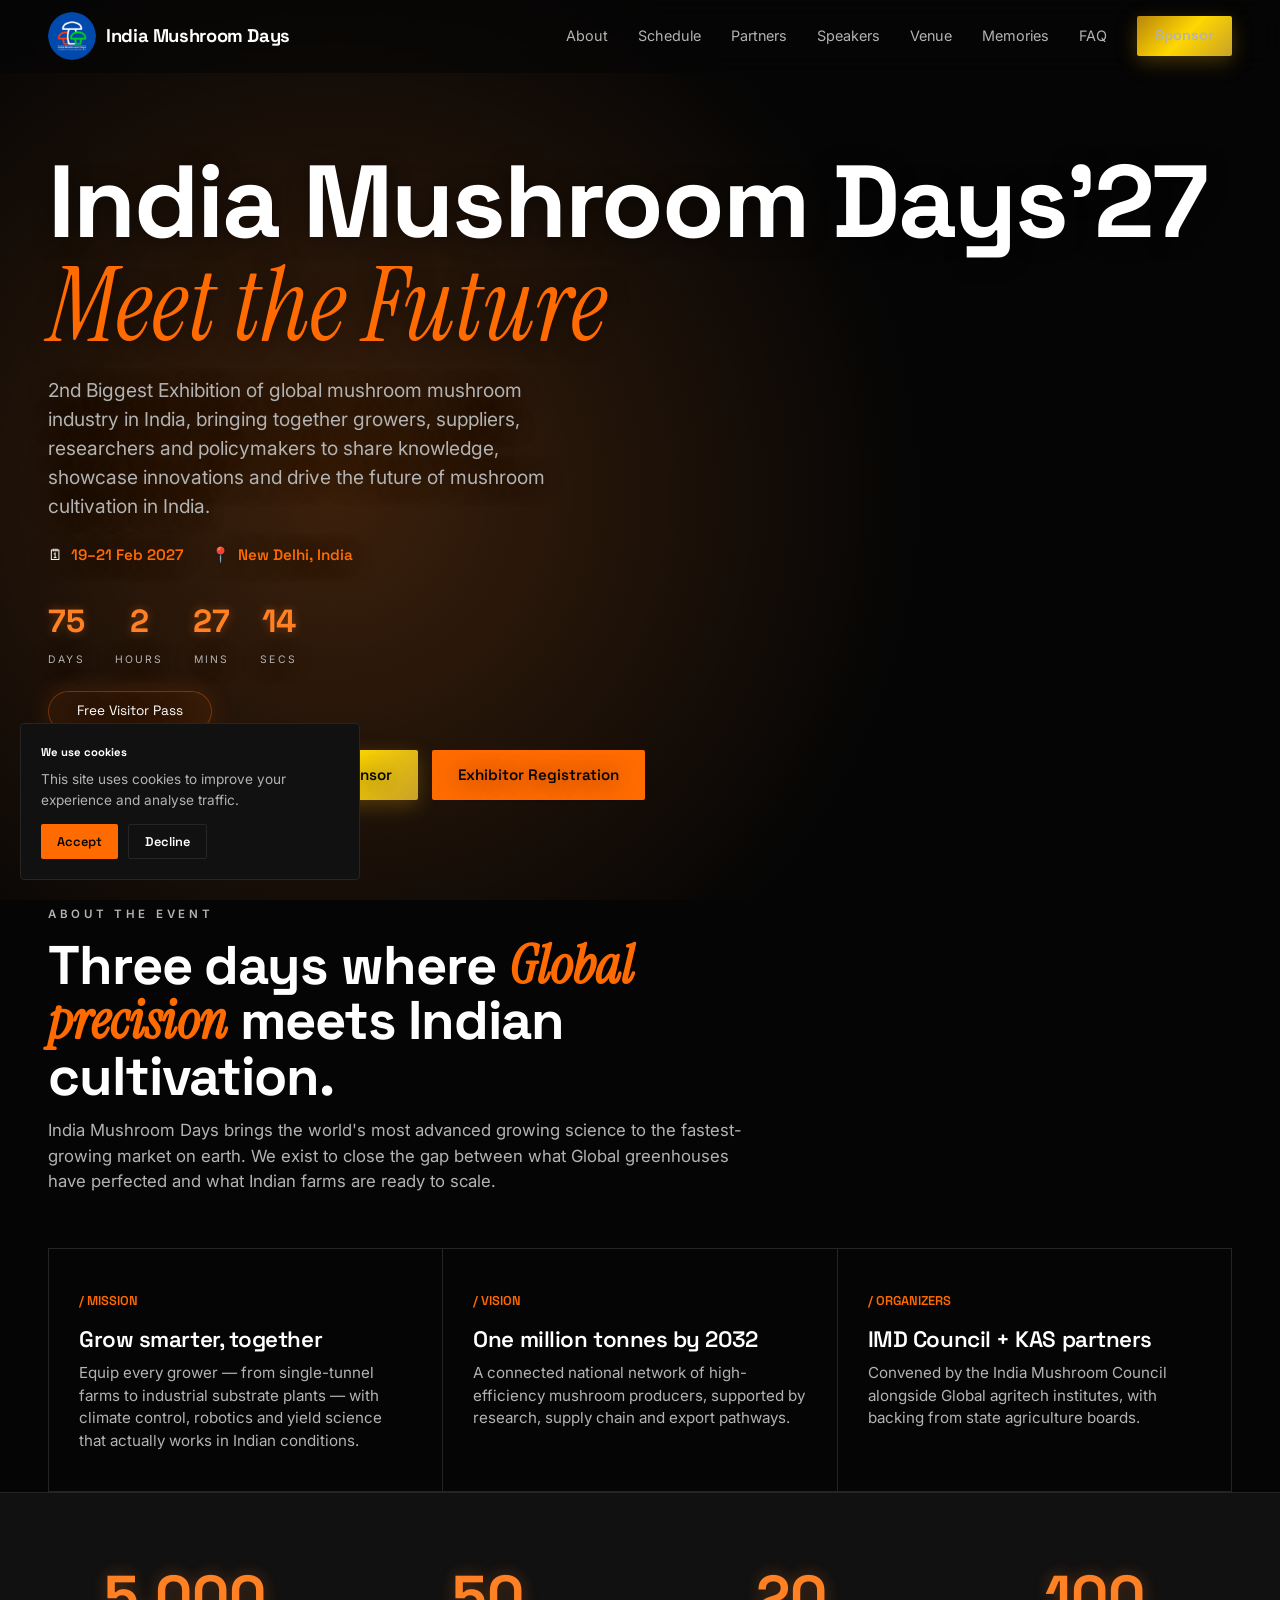
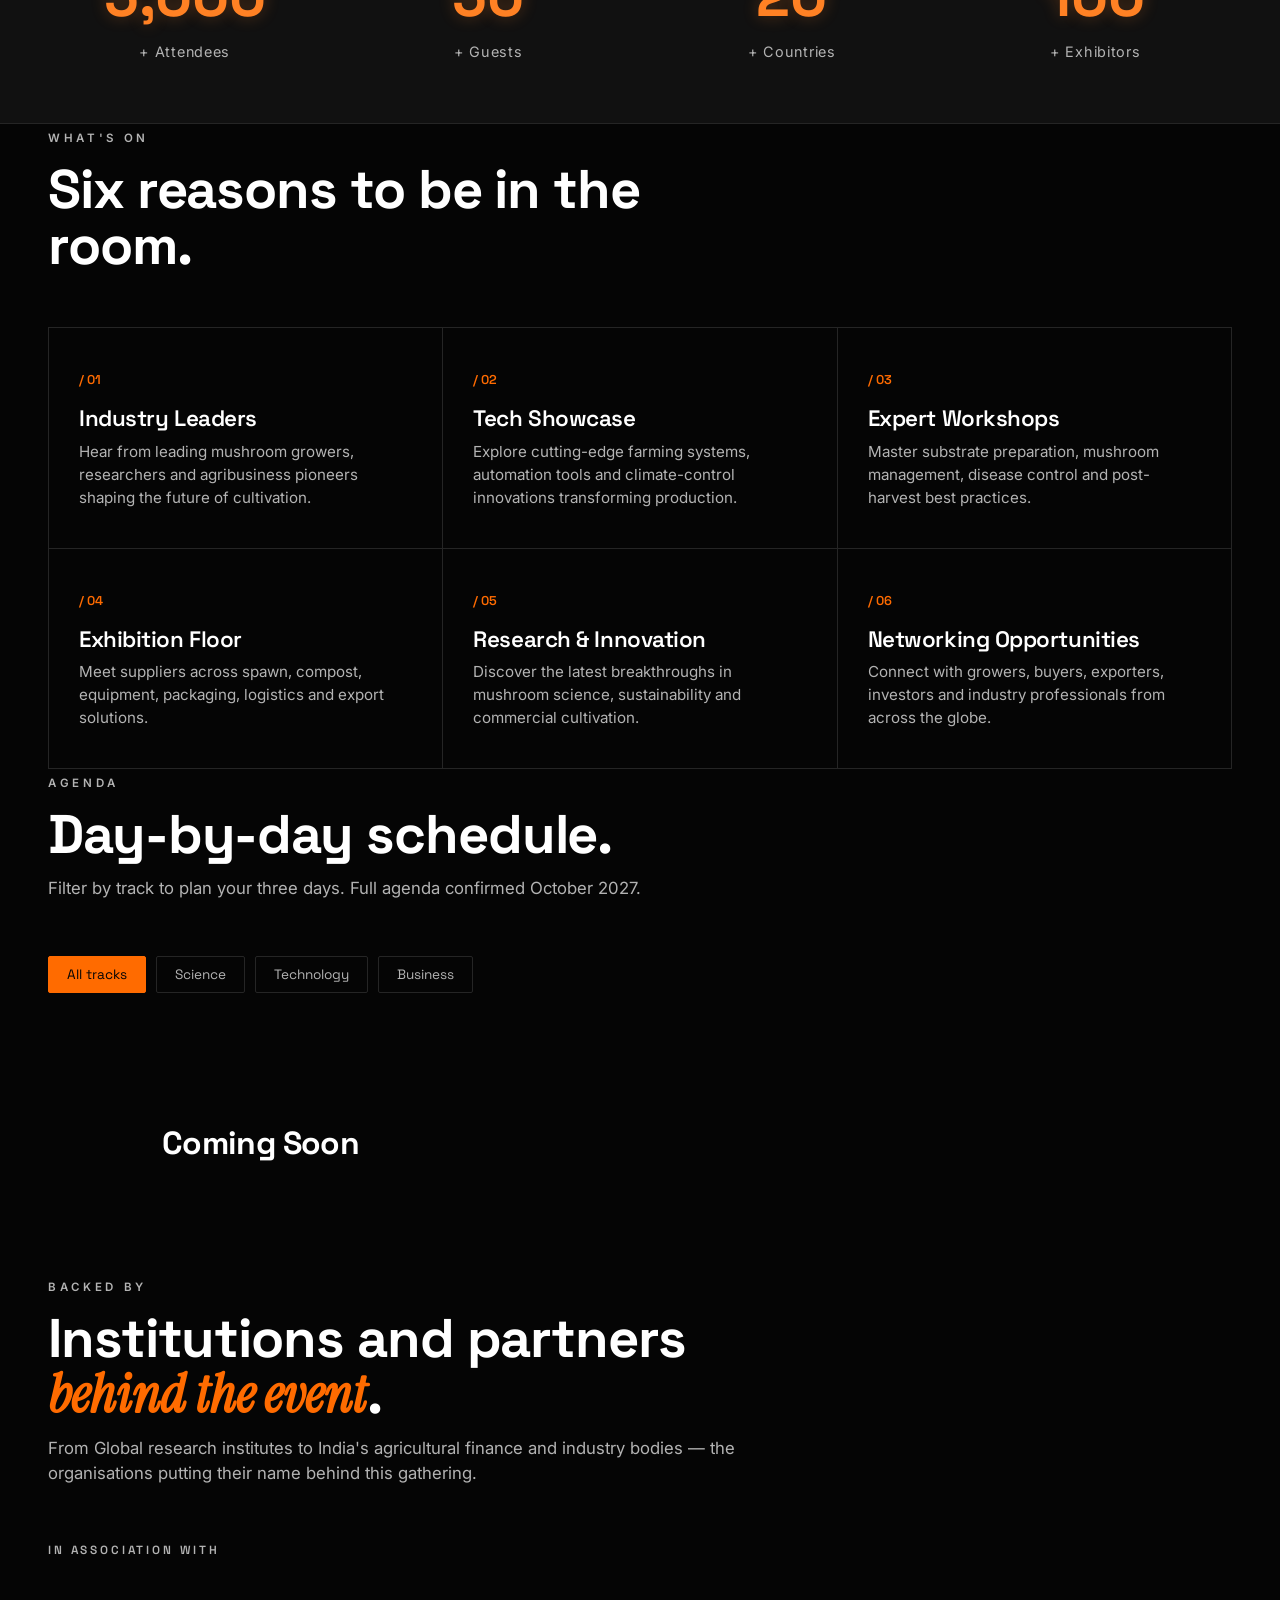
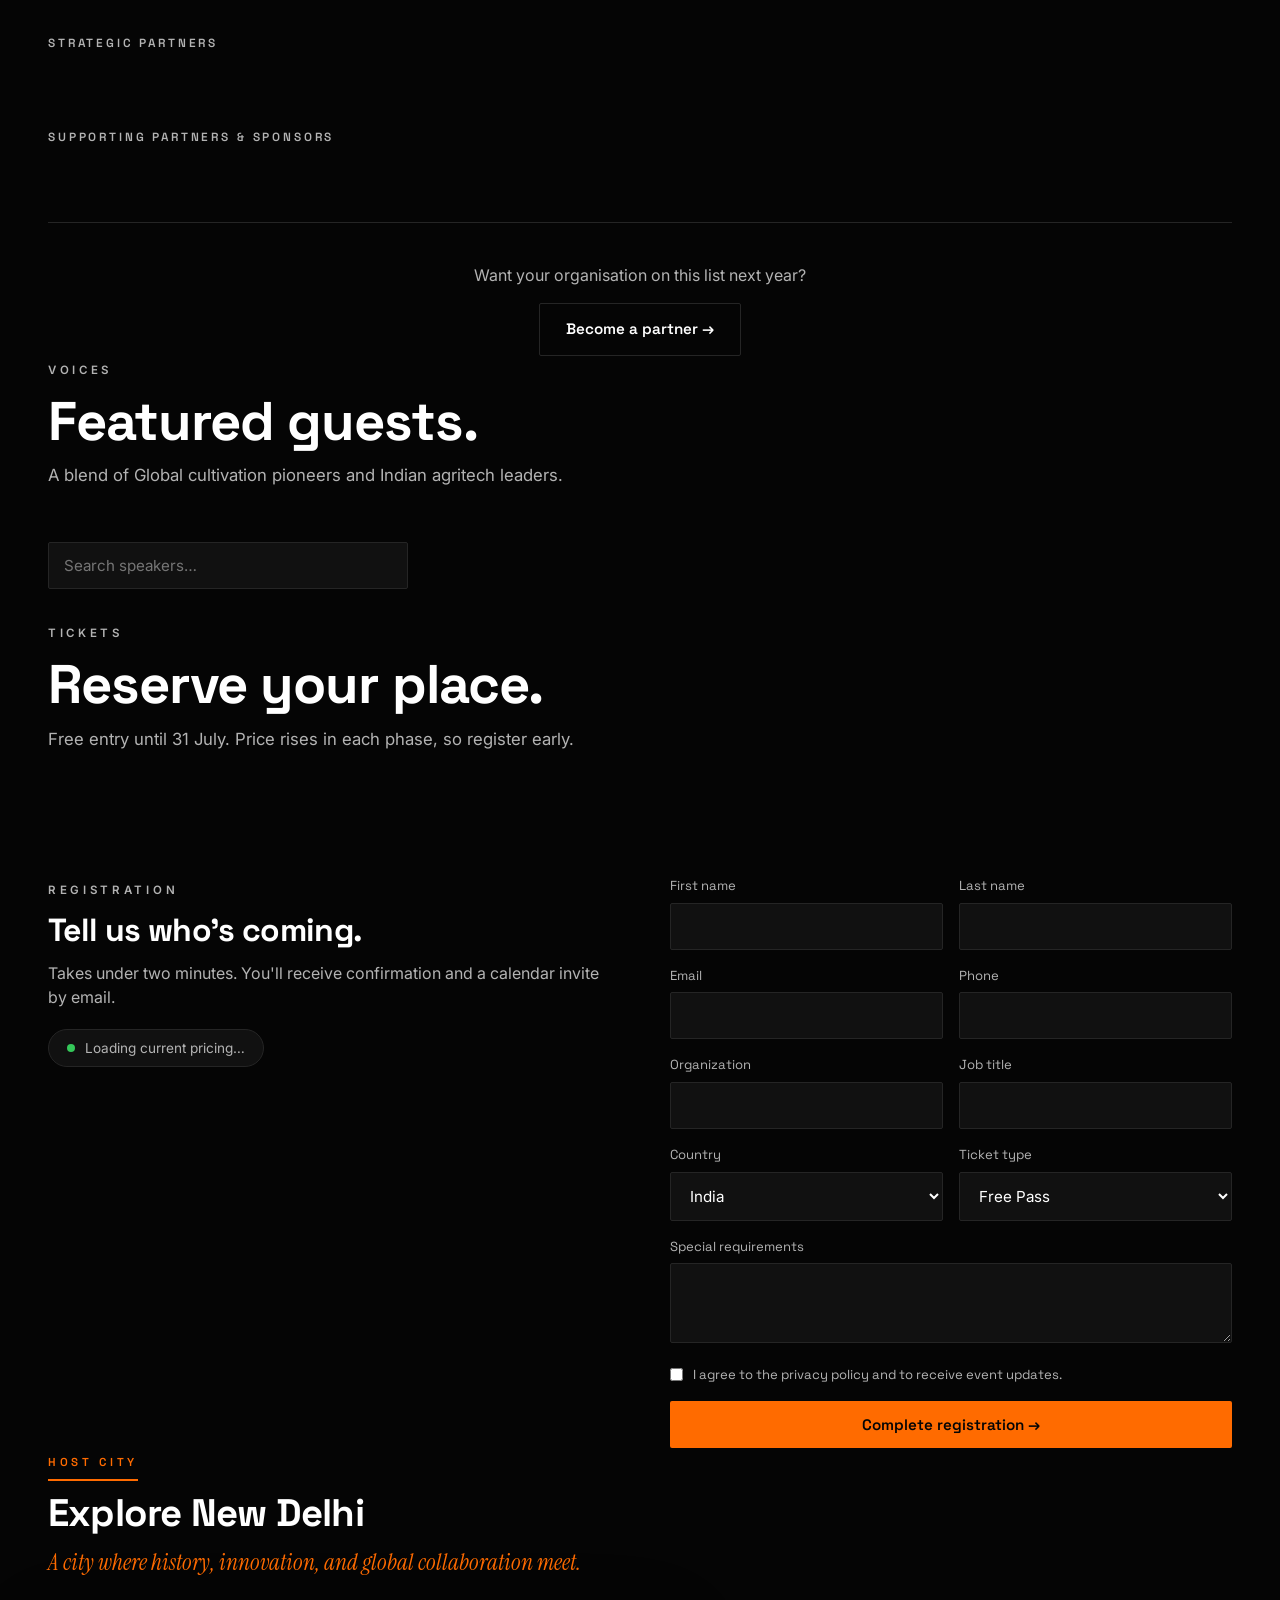
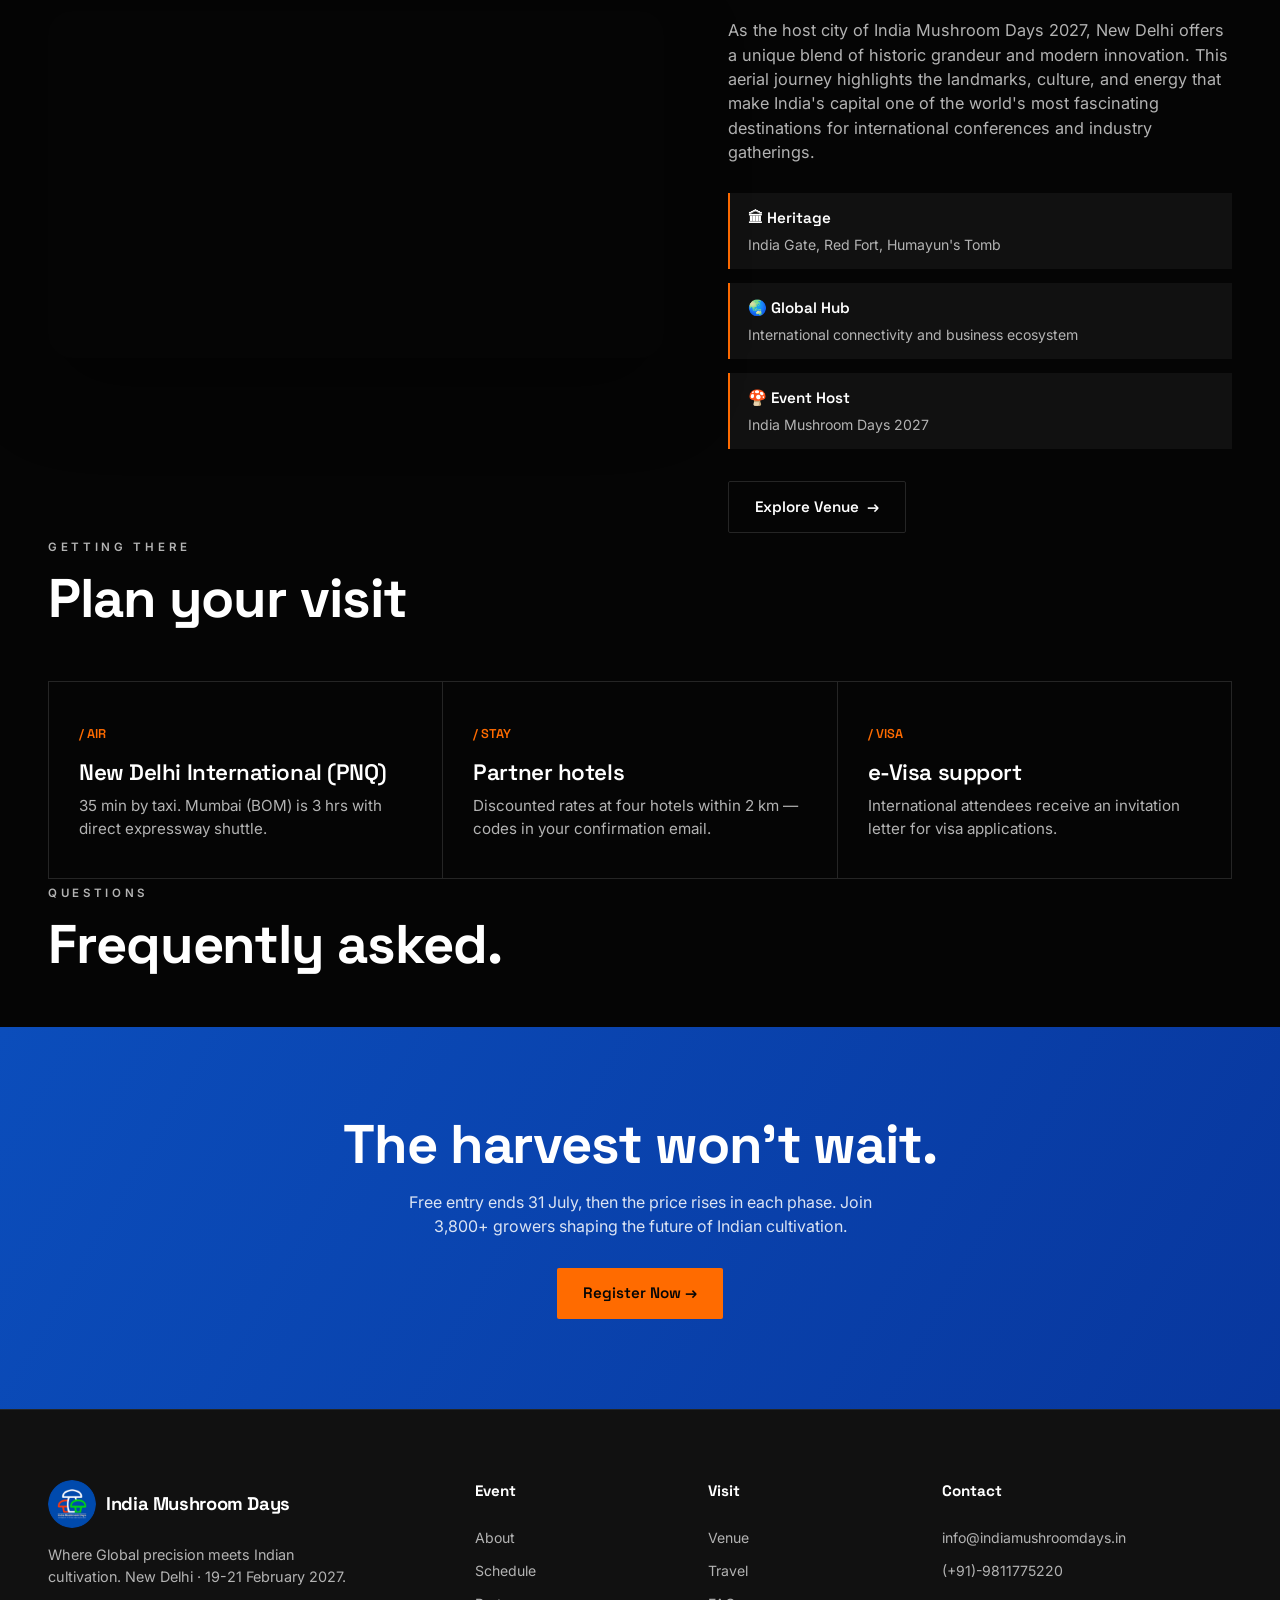
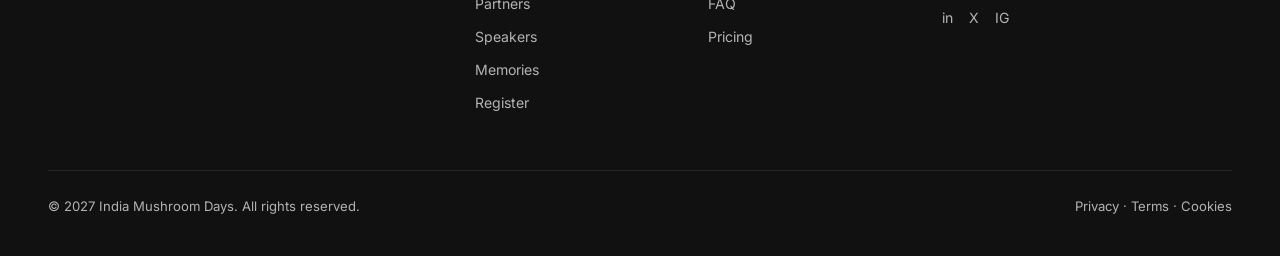
==== commit 93e46b32: "forms added" ====
--- a/index.html
+++ b/index.html
@@ -57,7 +57,7 @@
               <!-- <span class="eyebrow"
                 >New Delhi, India · 19-21 February 2027</span
               > -->
-              <h1>
+              <h1 style="margin-top: 50px">
                 India Mushroom Days'27
                 <span class="serif">Meet the Future</span>
               </h1>
@@ -171,13 +171,13 @@
     </section>
 
     <!-- STATS -->
-    <section class="stats">
+    <section class="stats" style="padding: 60px 0">
       <div class="wrap stat-grid">
         <div class="stat reveal">
           <b data-count="5000">0</b><span>+ Attendees</span>
         </div>
         <div class="stat reveal">
-          <b data-count="50">0</b><span>+ Speakers</span>
+          <b data-count="50">0</b><span>+ Guests</span>
         </div>
         <div class="stat reveal">
           <b data-count="20">0</b><span>+ Countries</span>
@@ -197,40 +197,51 @@
       <div class="hl-grid">
         <div class="hl-card reveal">
           <span class="num">/ 01</span>
-          <h3>Keynote Sessions</h3>
-          <p>
-            Wageningen researchers and India's top yield engineers on stage.
+          <h3>Industry Leaders</h3>
+          <p>
+            Hear from leading mushroom growers, researchers and agribusiness
+            pioneers shaping the future of cultivation.
           </p>
         </div>
         <div class="hl-card reveal">
           <span class="num">/ 02</span>
-          <h3>Robotics Showcase</h3>
-          <p>
-            Live autonomous harvesting demos — the systems that pick without
-            bruising.
+          <h3>Tech Showcase</h3>
+          <p>
+            Explore cutting-edge farming systems, automation tools and
+            climate-control innovations transforming production.
           </p>
         </div>
         <div class="hl-card reveal">
           <span class="num">/ 03</span>
-          <h3>Hands-on Workshops</h3>
-          <p>Substrate science, climate tuning and post-harvest cold chain.</p>
+          <h3>Expert Workshops</h3>
+          <p>
+            Master substrate preparation, mushroom management, disease control
+            and post-harvest best practices.
+          </p>
         </div>
         <div class="hl-card reveal">
           <span class="num">/ 04</span>
           <h3>Exhibition Floor</h3>
-          <p>100+ suppliers across compost, controls, packaging and export.</p>
+          <p>
+            Meet suppliers across spawn, compost, equipment, packaging,
+            logistics and export solutions.
+          </p>
         </div>
         <div class="hl-card reveal">
           <span class="num">/ 05</span>
-          <h3>Grower Awards</h3>
-          <p>
-            Recognising the year's highest-yield and most sustainable farms.
+          <h3>Research & Innovation</h3>
+          <p>
+            Discover the latest breakthroughs in mushroom science,
+            sustainability and commercial cultivation.
           </p>
         </div>
         <div class="hl-card reveal">
           <span class="num">/ 06</span>
-          <h3>Networking</h3>
-          <p>Curated buyer–grower matchmaking and an evening on the terrace.</p>
+          <h3>Networking Opportunities</h3>
+          <p>
+            Connect with growers, buyers, exporters, investors and industry
+            professionals from across the globe.
+          </p>
         </div>
       </div>
     </section>
@@ -251,7 +262,8 @@
         <button class="filt" data-f="tech">Technology</button>
         <button class="filt" data-f="business">Business</button>
       </div>
-      <div id="sessions"></div>
+      <!-- <div id="sessions"></div> -->
+      <h1 style="font-size: 2rem; margin: 14px; padding: 100px;">Coming Soon</h1>
     </section>
 
     <!-- PARTNERS -->
@@ -442,64 +454,89 @@
       </div>
     </section>
 
+    <!-- HOST CITY -->
+    <section id="host-city" class="wrap">
+      <div class="split">
+        <div class="reveal">
+          <span class="section-tag">HOST CITY</span>
+
+          <h3>Explore New Delhi</h3>
+
+          <p class="host-sub">
+            A city where history, innovation, and global collaboration meet.
+          </p>
+
+          <div class="video-wrapper">
+            <iframe
+              src="https://www.youtube.com/embed/kxoshFAPX7k"
+              title="Discover New Delhi"
+              frameborder="0"
+              allowfullscreen
+            >
+            </iframe>
+          </div>
+        </div>
+        <div class="reveal" style="padding-top: 170px">
+          <p>
+            As the host city of India Mushroom Days 2027, New Delhi offers a
+            unique blend of historic grandeur and modern innovation. This aerial
+            journey highlights the landmarks, culture, and energy that make
+            India's capital one of the world's most fascinating destinations for
+            international conferences and industry gatherings.
+          </p>
+
+          <div class="video-highlights">
+            <div>
+              <strong>🏛 Heritage</strong>
+              <span>India Gate, Red Fort, Humayun's Tomb</span>
+            </div>
+
+            <div>
+              <strong>🌏 Global Hub</strong>
+              <span>International connectivity and business ecosystem</span>
+            </div>
+
+            <div>
+              <strong>🍄 Event Host</strong>
+              <span>India Mushroom Days 2027</span>
+            </div>
+          </div>
+
+          <a href="#venue" class="video-btn"> Explore Venue </a>
+        </div>
+      </div>
+    </section>
+
     <!-- VENUE -->
     <section id="venue" class="wrap">
       <div class="sec-head reveal">
         <span class="eyebrow">Getting there</span>
-        <h2>Venue & travel.</h2>
-      </div>
-      <div class="split">
-        <div class="reveal">
-          <h3 style="font-size: 1.4rem; margin-bottom: 10px">
-            Agri-Tech Convention Centre
-          </h3>
-          <p style="color: var(--muted); margin-bottom: 24px">
-            Hinjawadi Phase 2, New Delhi, Maharashtra 411057, India
-          </p>
-          <div
-            style="
-              aspect-ratio: 16/10;
-              background: var(--surface);
-              border: 1px solid var(--border);
-              border-radius: 4px;
-              display: flex;
-              align-items: center;
-              justify-content: center;
-              color: var(--border);
-              font-family: &quot;Space Grotesk&quot;;
-              font-size: 1.2rem;
-            "
-          >
-            Map view
-          </div>
-        </div>
-        <div class="reveal">
-          <div class="hl-grid" style="grid-template-columns: 1fr">
-            <div class="hl-card">
-              <span class="num">/ AIR</span>
-              <h3>New Delhi International (PNQ)</h3>
-              <p>
-                35 min by taxi. Mumbai (BOM) is 3 hrs with direct expressway
-                shuttle.
-              </p>
-            </div>
-            <div class="hl-card">
-              <span class="num">/ STAY</span>
-              <h3>Partner hotels</h3>
-              <p>
-                Discounted rates at four hotels within 2 km — codes in your
-                confirmation email.
-              </p>
-            </div>
-            <div class="hl-card">
-              <span class="num">/ VISA</span>
-              <h3>e-Visa support</h3>
-              <p>
-                International attendees receive an invitation letter for visa
-                applications.
-              </p>
-            </div>
-          </div>
+        <h2>Plan your visit</h2>
+      </div>
+      <div class="hl-grid reveal">
+        <div class="hl-card">
+          <span class="num">/ AIR</span>
+          <h3>New Delhi International (PNQ)</h3>
+          <p>
+            35 min by taxi. Mumbai (BOM) is 3 hrs with direct expressway
+            shuttle.
+          </p>
+        </div>
+        <div class="hl-card">
+          <span class="num">/ STAY</span>
+          <h3>Partner hotels</h3>
+          <p>
+            Discounted rates at four hotels within 2 km — codes in your
+            confirmation email.
+          </p>
+        </div>
+        <div class="hl-card">
+          <span class="num">/ VISA</span>
+          <h3>e-Visa support</h3>
+          <p>
+            International attendees receive an invitation letter for visa
+            applications.
+          </p>
         </div>
       </div>
     </section>
--- a/css/styles.css
+++ b/css/styles.css
@@ -1649,3 +1649,106 @@
     transition: none !important;
   }
 }
+
+.video-wrapper {
+  position: relative;
+  width: 100%;
+  aspect-ratio: 16/9;
+  border-radius: 24px;
+  overflow: hidden;
+  box-shadow: 0 30px 80px rgba(0, 0, 0, 0.4);
+}
+
+.video-wrapper iframe {
+  position: absolute;
+  inset: 0;
+  width: 100%;
+  height: 100%;
+  border: 0;
+}
+
+/* HOST CITY */
+#host-city .split {
+  display: grid;
+  grid-template-columns: 1.1fr 0.9fr;
+  gap: 4rem;
+  align-items: start;
+}
+.section-tag {
+  display: inline-block;
+  font-family: "Space Grotesk";
+  font-size: 0.72rem;
+  font-weight: 600;
+  letter-spacing: 0.32em;
+  text-transform: uppercase;
+  color: var(--accent);
+  padding-bottom: 8px;
+  margin-bottom: 12px;
+  border-bottom: 2px solid var(--accent);
+}
+#host-city h3 {
+  font-size: clamp(1rem, 3vw, 3rem);
+  font-weight: 700;
+  margin-bottom: 12px;
+}
+#host-city p {
+  color: var(--muted);
+  font-size: 1.02rem;
+  margin-bottom: 16px;
+  max-width: 560px;
+}
+#host-city .host-sub {
+  font-family: "Instrument Serif", serif;
+  font-style: italic;
+  font-size: clamp(1.15rem, 2vw, 1.45rem);
+  color: var(--accent);
+  margin-bottom: 32px;
+}
+#host-city .video-wrapper {
+  margin-top: 1rem;
+}
+.video-highlights {
+  display: grid;
+  gap: 14px;
+  margin: 28px 0 32px;
+}
+.video-highlights > div {
+  padding: 14px 18px;
+  background: var(--surface);
+  border-left: 2px solid var(--accent);
+}
+.video-highlights strong {
+  display: block;
+  font-family: "Space Grotesk";
+  font-size: 0.95rem;
+  font-weight: 600;
+  margin-bottom: 4px;
+}
+.video-highlights span {
+  display: block;
+  color: var(--muted);
+  font-size: 0.88rem;
+}
+.video-btn {
+  display: inline-flex;
+  align-items: center;
+  gap: 0.5rem;
+  font-family: "Space Grotesk";
+  font-weight: 600;
+  font-size: 0.95rem;
+  padding: 14px 26px;
+  border: 1px solid var(--border);
+  border-radius: 2px;
+  transition: 0.25s;
+}
+.video-btn::after {
+  content: "→";
+  transition: transform 0.25s;
+}
+.video-btn:hover {
+  border-color: var(--accent);
+  color: var(--accent);
+}
+.video-btn:hover::after {
+  transform: translateX(4px);
+}
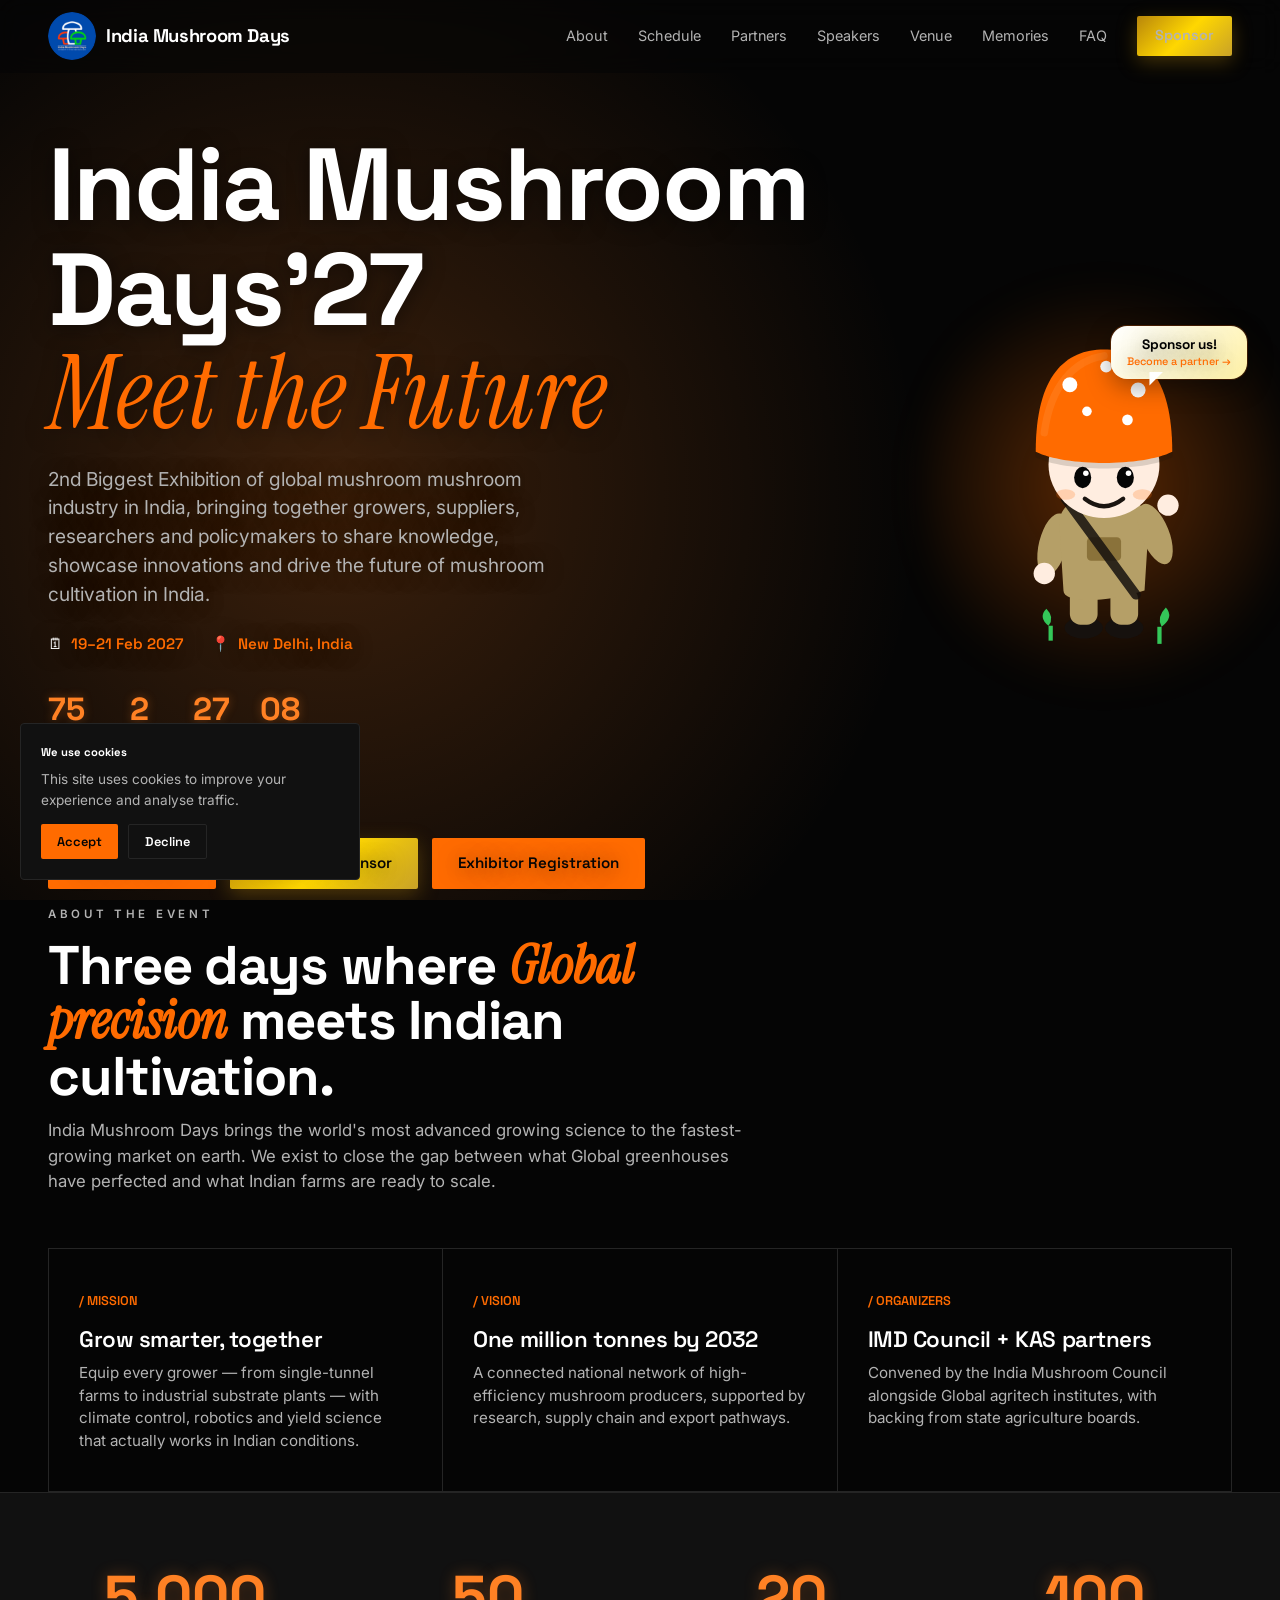
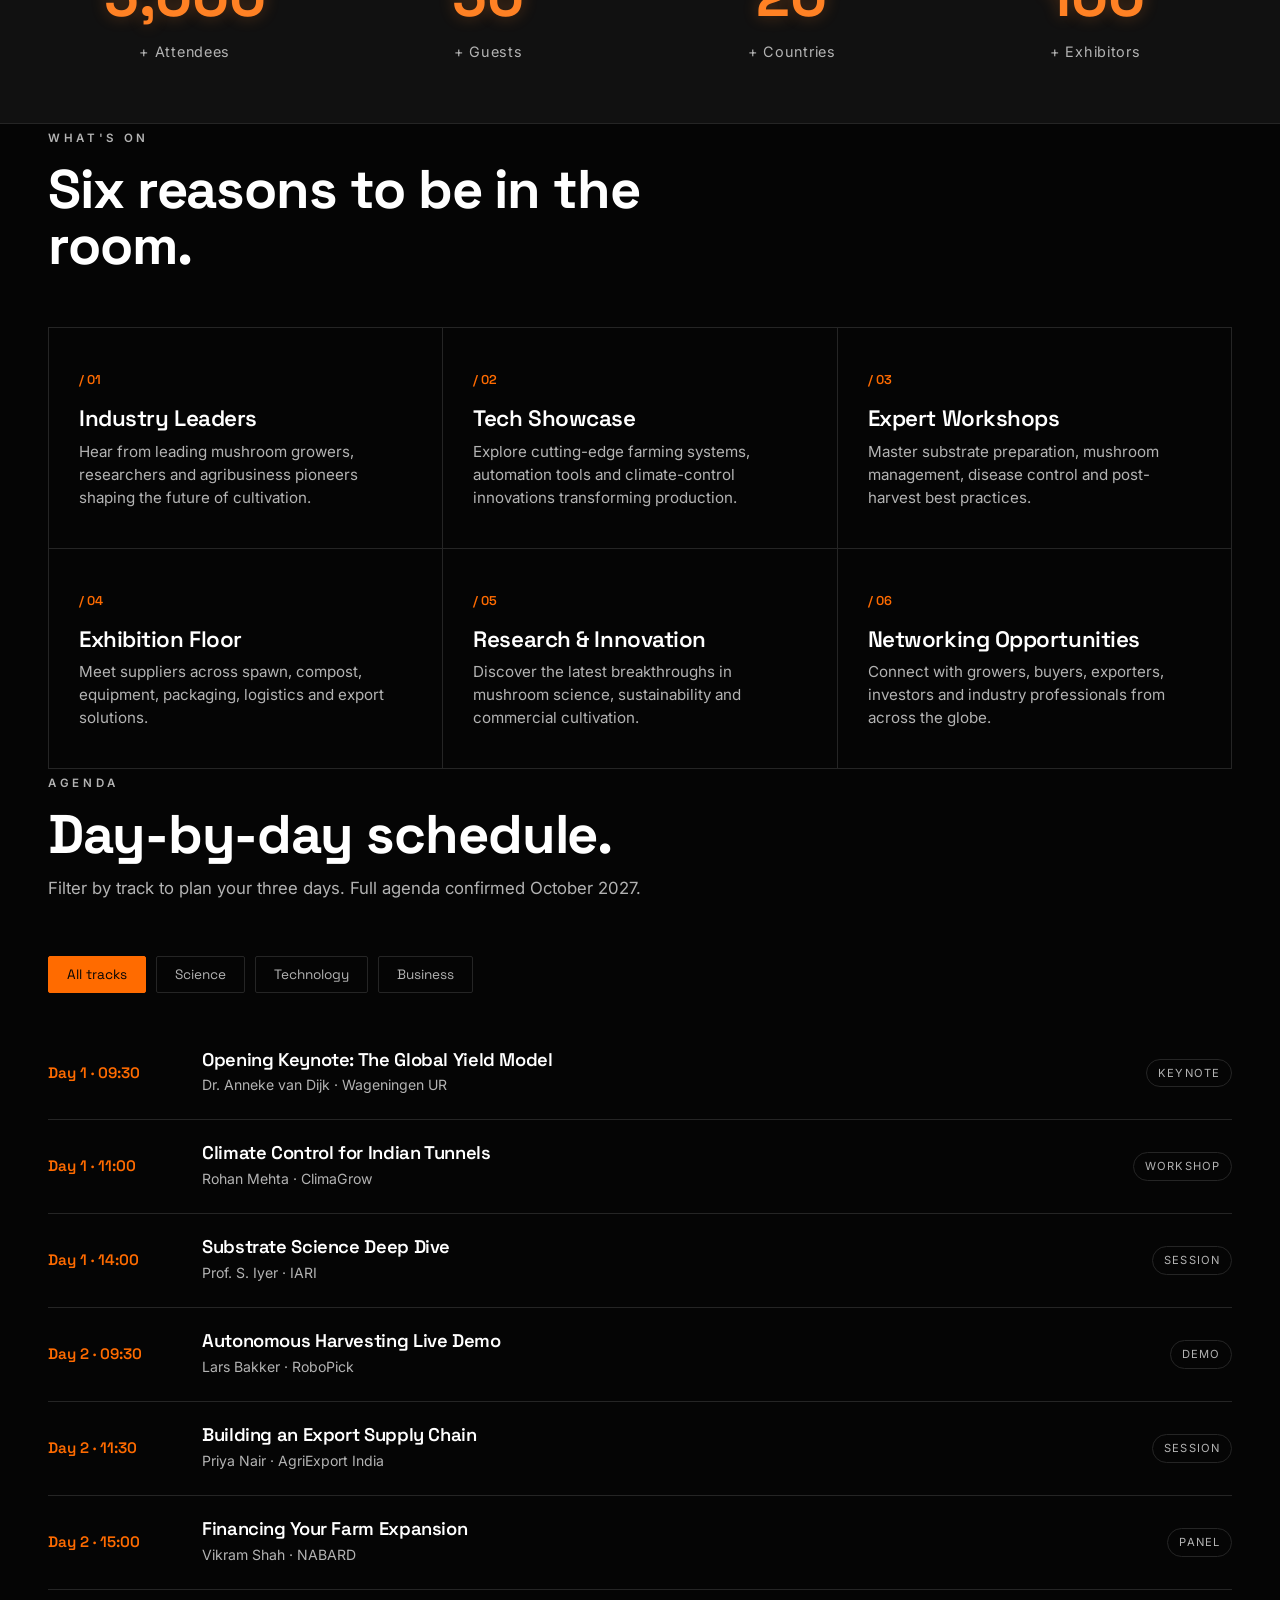
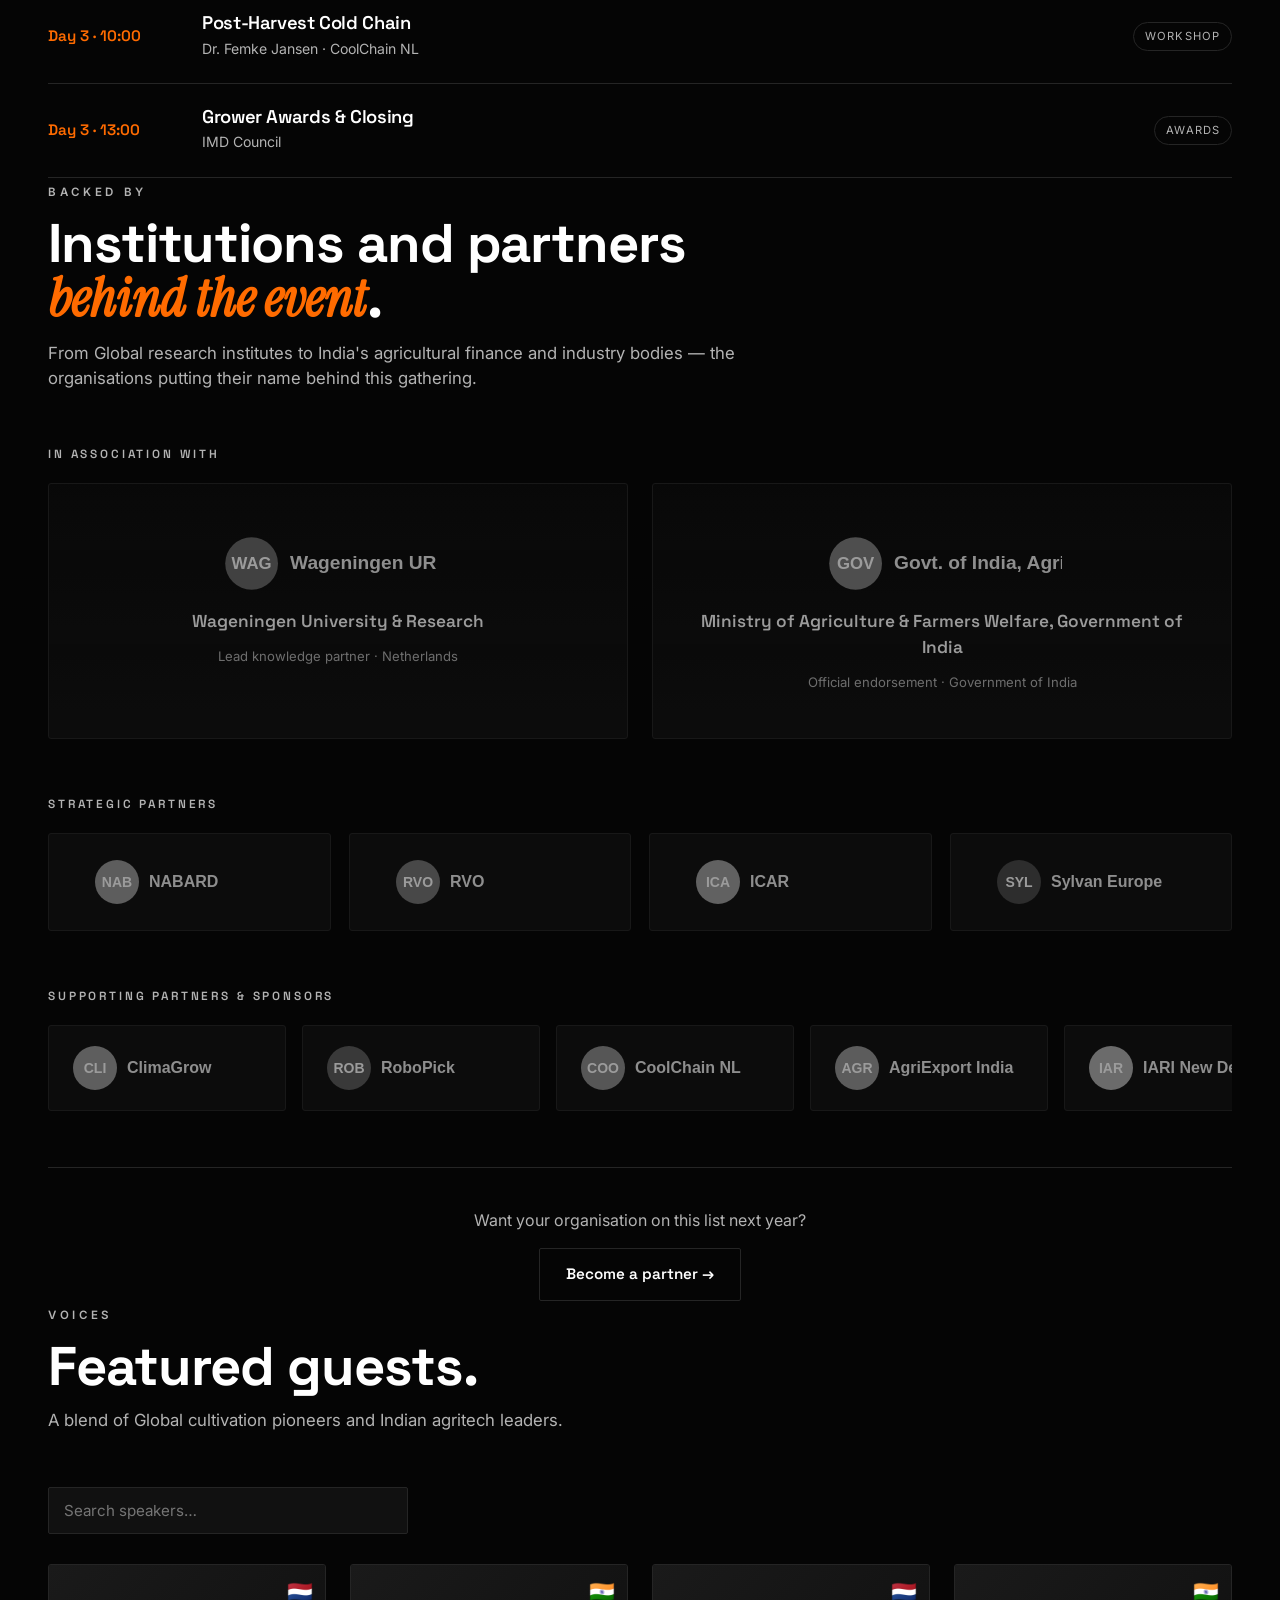
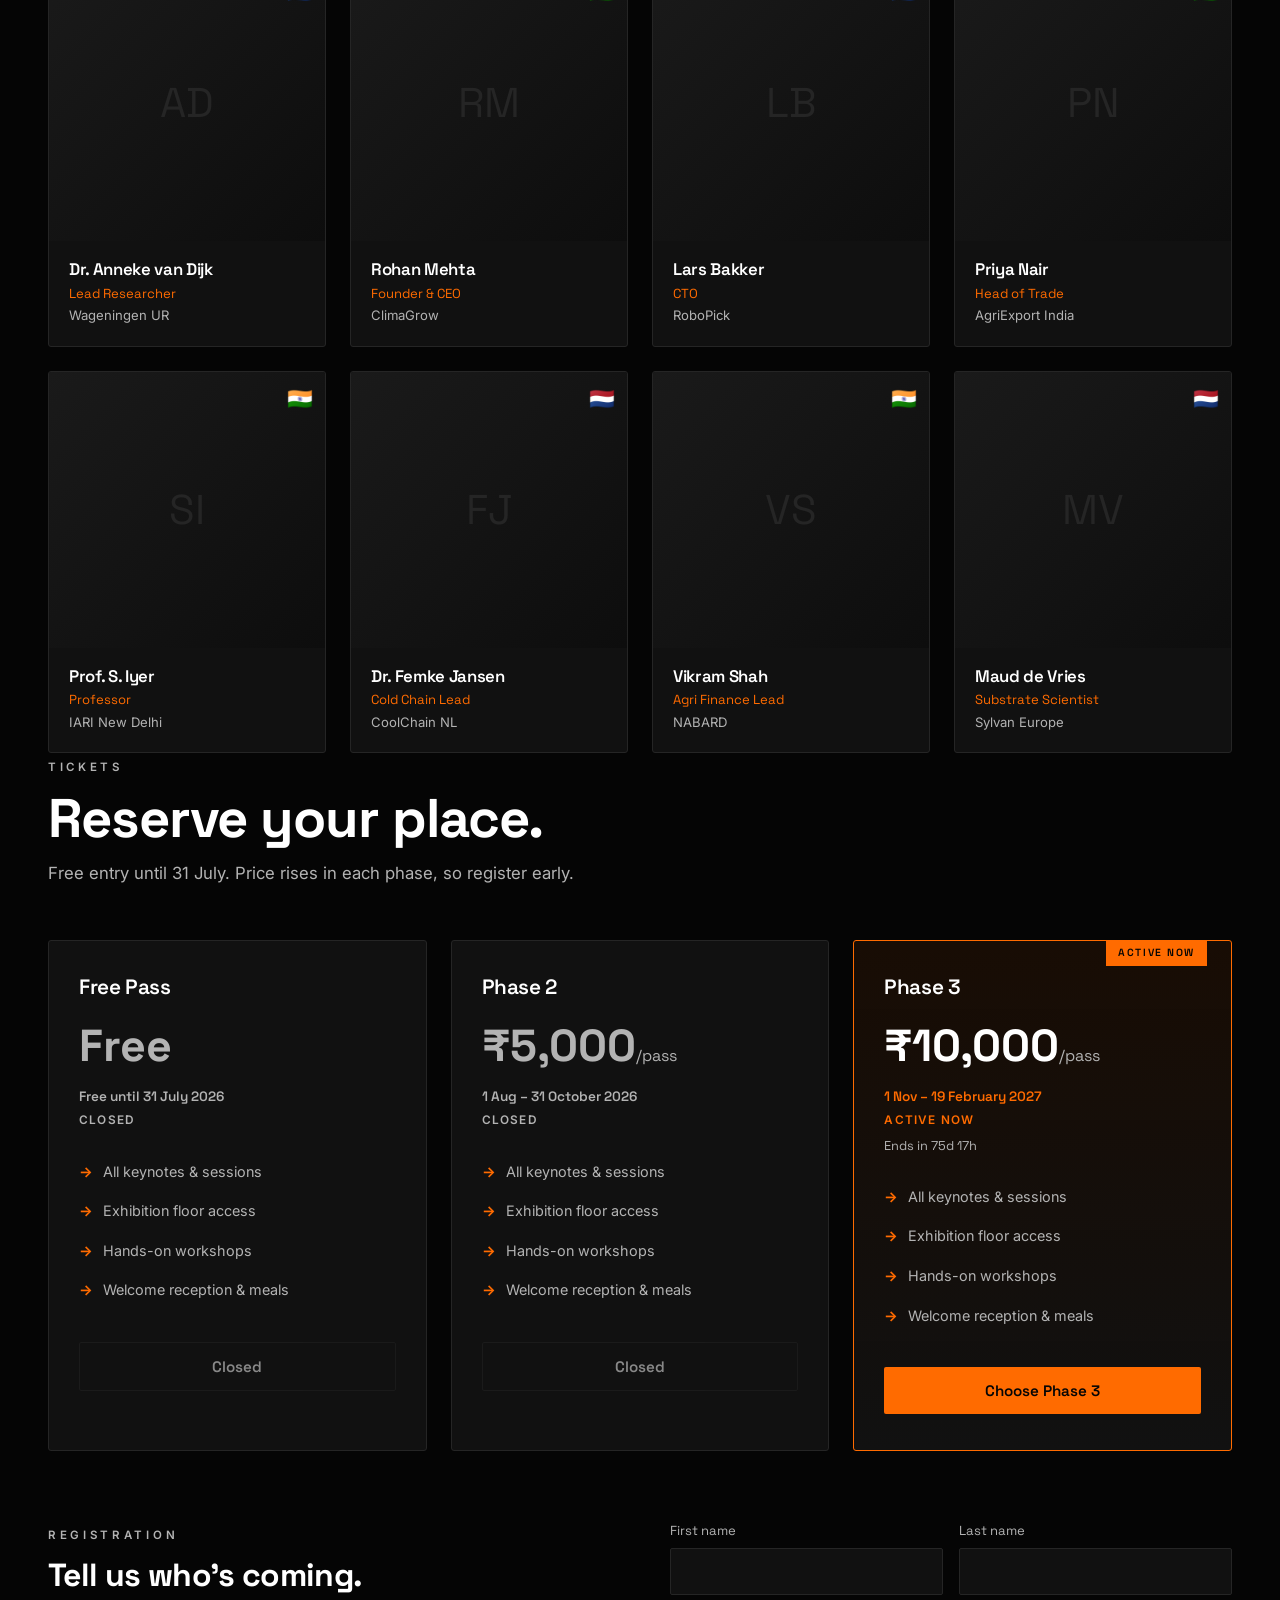
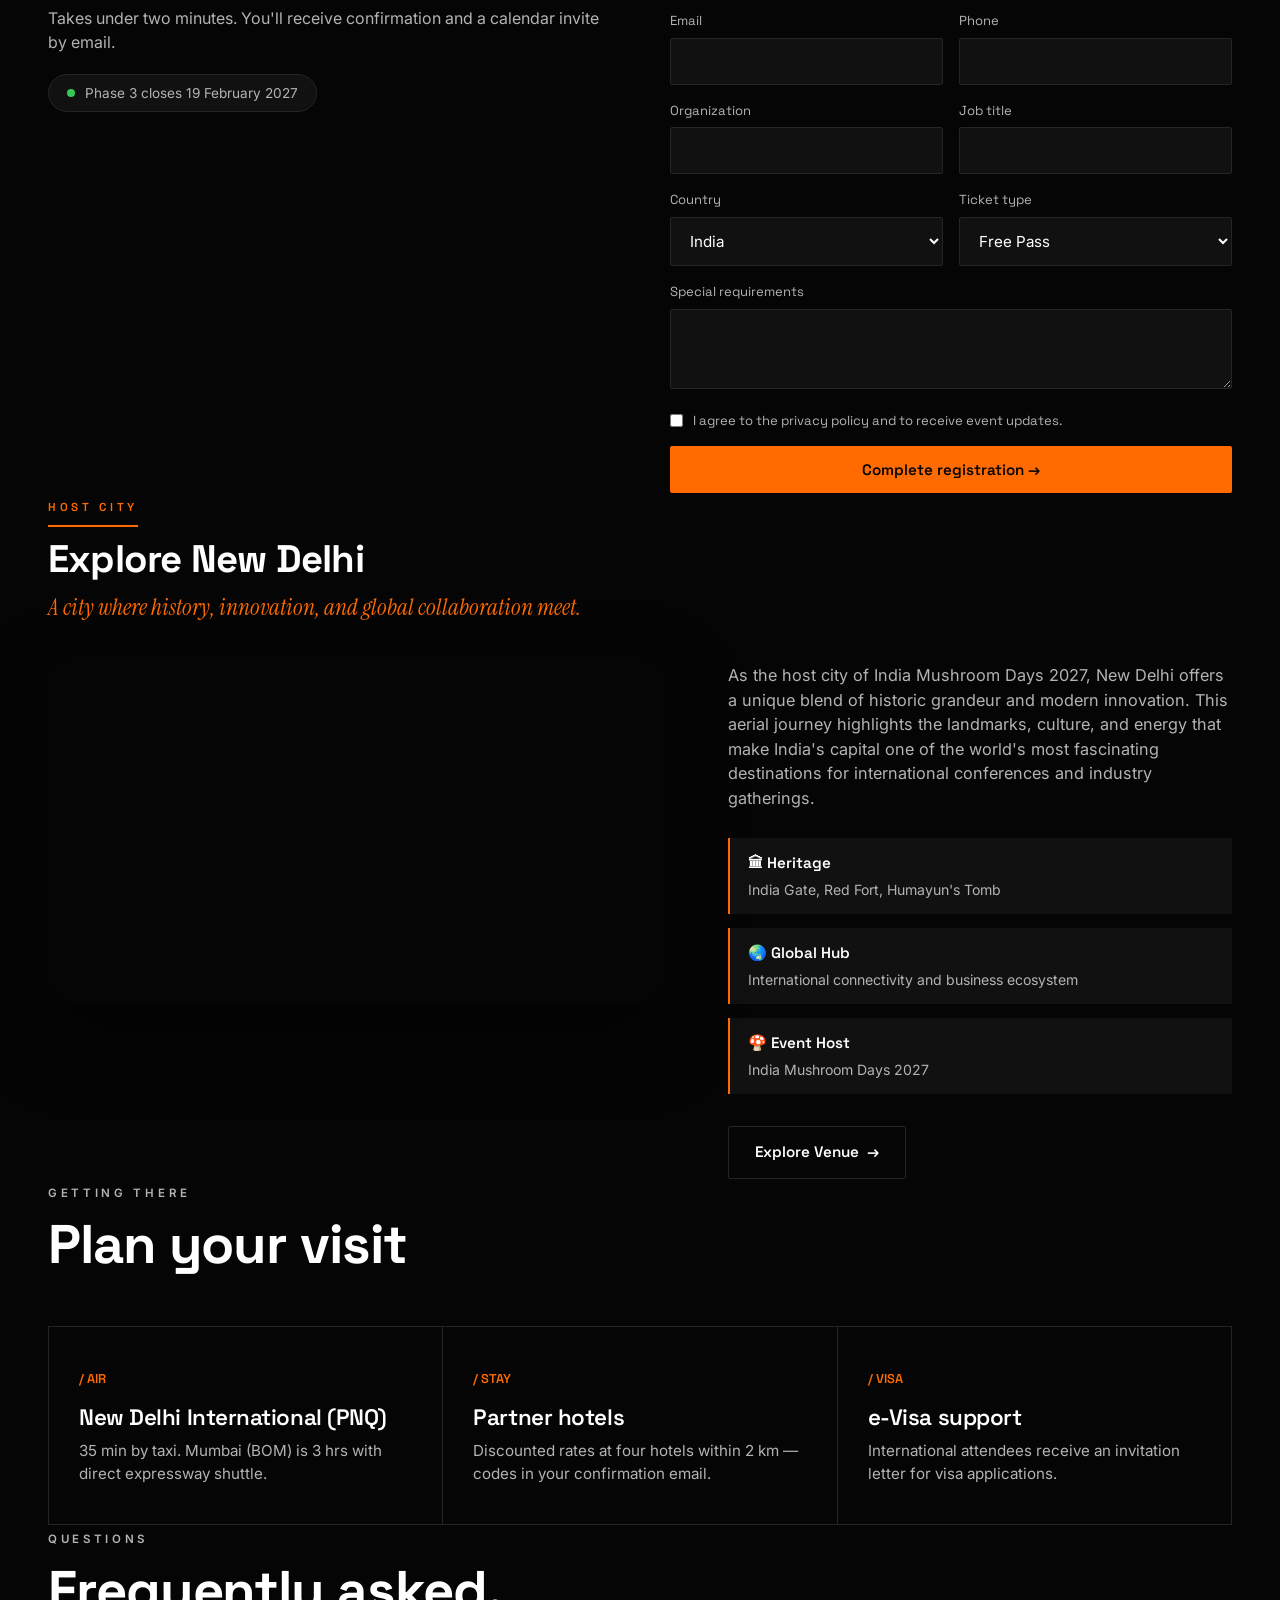
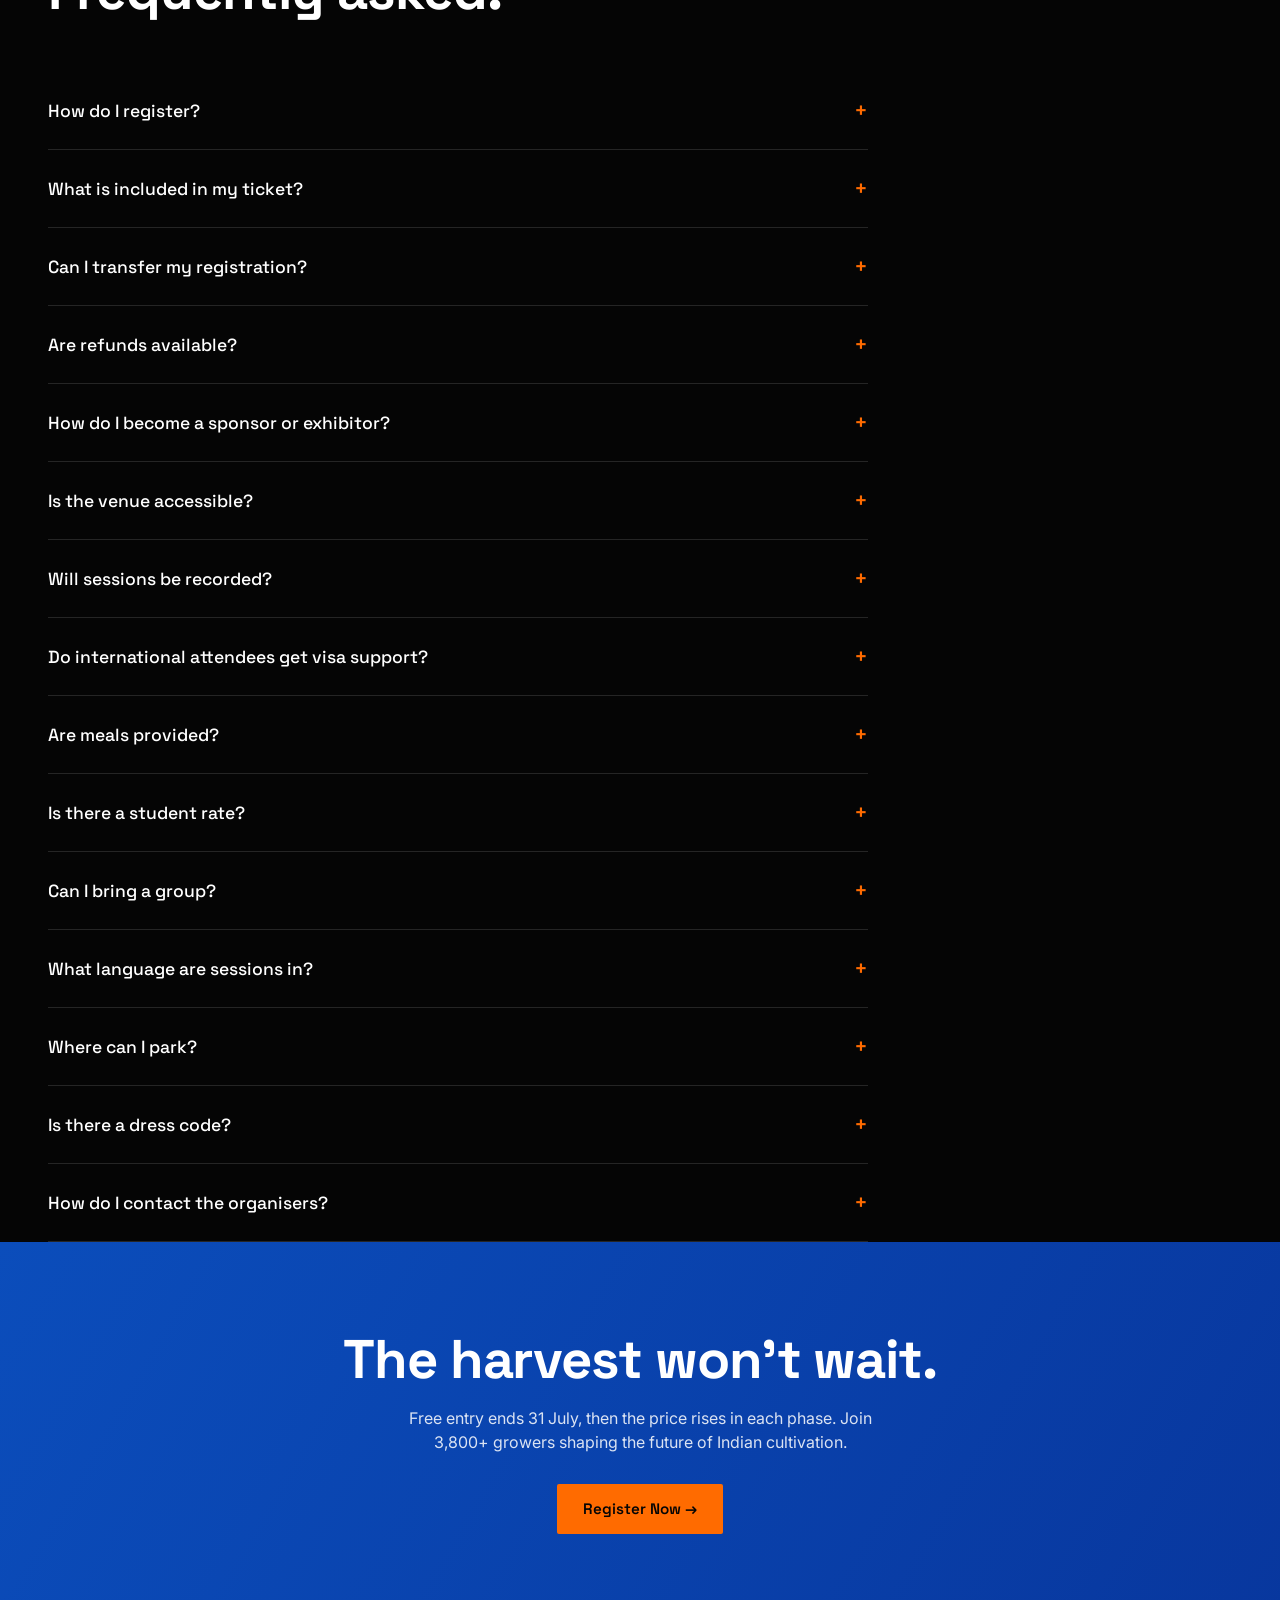
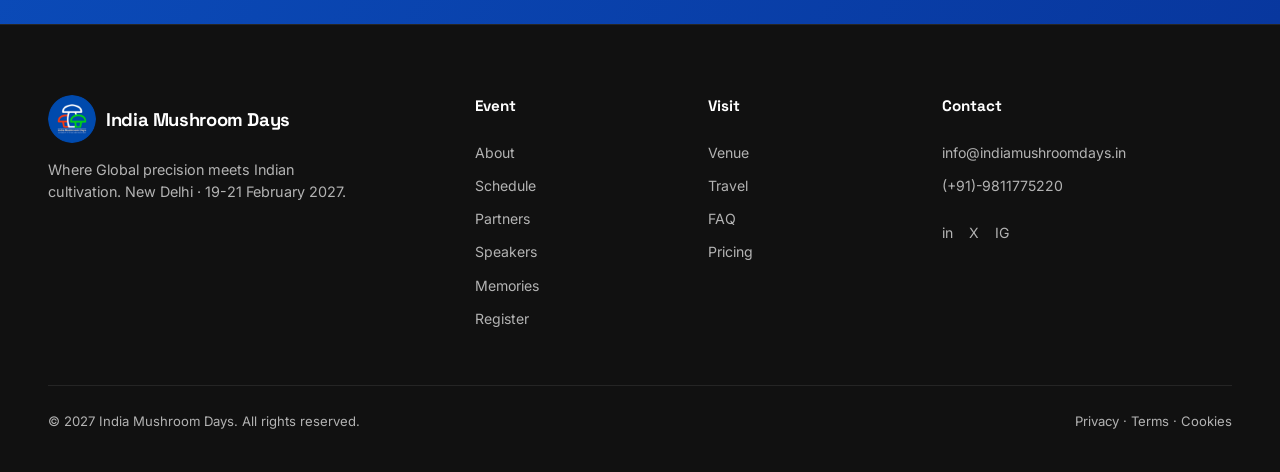
==== commit fc57efc9: "added mascot" ====
--- a/index.html
+++ b/index.html
@@ -54,67 +54,270 @@
           <div class="hero-glow" aria-hidden="true"></div>
           <div class="hero-content">
             <div class="hero-inner">
-              <!-- <span class="eyebrow"
-                >New Delhi, India · 19-21 February 2027</span
-              > -->
-              <h1 style="margin-top: 50px">
-                India Mushroom Days'27
-                <span class="serif">Meet the Future</span>
-              </h1>
-              <p>
-                2nd Biggest Exhibition of global mushroom mushroom industry in
-                India, bringing together growers, suppliers, researchers and
-                policymakers to share knowledge, showcase innovations and drive
-                the future of mushroom cultivation in India.
-              </p>
-              <div class="hero-meta">
-                <span>🗓 <span class="accent">19–21 Feb 2027</span></span>
-                <span>📍 <span class="accent">New Delhi, India</span></span>
+              <div class="hero-copy">
+                <!-- <span class="eyebrow"
+                  >New Delhi, India · 19-21 February 2027</span
+                > -->
+                <h1 style="margin-top: 50px">
+                  India Mushroom Days'27
+                  <span class="serif">Meet the Future</span>
+                </h1>
+                <p>
+                  2nd Biggest Exhibition of global mushroom mushroom industry
+                  in India, bringing together growers, suppliers, researchers
+                  and policymakers to share knowledge, showcase innovations
+                  and drive the future of mushroom cultivation in India.
+                </p>
+                <div class="hero-meta">
+                  <span>🗓 <span class="accent">19–21 Feb 2027</span></span>
+                  <span>📍 <span class="accent">New Delhi, India</span></span>
+                </div>
+                <div
+                  class="countdown"
+                  id="countdown"
+                  aria-label="Countdown to event"
+                >
+                  <div class="cd-unit">
+                    <b id="cd-d">--</b><small>Days</small>
+                  </div>
+                  <div class="cd-unit">
+                    <b id="cd-h">--</b><small>Hours</small>
+                  </div>
+                  <div class="cd-unit">
+                    <b id="cd-m">--</b><small>Mins</small>
+                  </div>
+                  <div class="cd-unit">
+                    <b id="cd-s">--</b><small>Secs</small>
+                  </div>
+                </div>
+                <div class="free-pass-badge" aria-live="polite">
+                  <span class="pulse"></span>
+                  <span id="fpLabel">Free Visitor Pass</span>
+                  <span class="fp-countdown" id="fpCountdown"></span>
+                </div>
+                <!-- TODO: point these at dedicated #sponsors / a real
+                     registration flow once they exist — #register and
+                     #partners are the closest live sections for now. -->
+                <div class="hero-cta" style="margin-top: 18px">
+                  <a href="#register" class="btn btn-primary"
+                    >Get Free Pass →</a
+                  >
+                  <a
+                    href="https://www.cognitoforms.com/IMD27/SponsorIMD27"
+                    target="_blank"
+                    class="btn btn-gold"
+                    >Become a Sponsor</a
+                  >
+                  <a
+                    href="https://www.cognitoforms.com/IMD27/ExhibitorIMD27"
+                    target="_blank"
+                    class="btn btn-primary"
+                    >Exhibitor Registration</a
+                  >
+                </div>
+                <!-- <div class="reg-widget">
+                  <span class="pulse"></span> 3,840 growers already registered
+                </div> -->
               </div>
-              <div
-                class="countdown"
-                id="countdown"
-                aria-label="Countdown to event"
-              >
-                <div class="cd-unit">
-                  <b id="cd-d">--</b><small>Days</small>
-                </div>
-                <div class="cd-unit">
-                  <b id="cd-h">--</b><small>Hours</small>
-                </div>
-                <div class="cd-unit">
-                  <b id="cd-m">--</b><small>Mins</small>
-                </div>
-                <div class="cd-unit">
-                  <b id="cd-s">--</b><small>Secs</small>
-                </div>
-              </div>
-              <div class="free-pass-badge" aria-live="polite">
-                <span class="pulse"></span>
-                <span id="fpLabel">Free Visitor Pass</span>
-                <span class="fp-countdown" id="fpCountdown"></span>
-              </div>
-              <!-- TODO: point these at dedicated #sponsors / a real
-                   registration flow once they exist — #register and
-                   #partners are the closest live sections for now. -->
-              <div class="hero-cta" style="margin-top: 18px">
-                <a href="#register" class="btn btn-primary">Get Free Pass →</a>
+
+              <!-- Mascot — welcomes visitors and doubles as a sponsorship
+                   CTA. Pure inline SVG so it stays crisp/themeable and the
+                   speech bubble can be a real, accessible link. -->
+              <div class="mascot-wrap">
+                <div class="mascot-glow" aria-hidden="true"></div>
+                <svg
+                  class="mascot"
+                  viewBox="0 0 240 300"
+                  role="img"
+                  aria-label="Mushroom mascot inviting sponsors"
+                  focusable="false"
+                >
+                  <!-- sprouts -->
+                  <g
+                    class="mascot-sprout sprout-l"
+                    transform="translate(70,283)"
+                  >
+                    <rect
+                      x="-2"
+                      y="-2"
+                      width="4"
+                      height="14"
+                      fill="var(--success)"
+                    />
+                    <path
+                      d="M-2 -2 Q-12 -10 -4 -18 Q4 -10 -2 -2Z"
+                      fill="var(--success)"
+                    />
+                  </g>
+                  <g
+                    class="mascot-sprout sprout-r"
+                    transform="translate(172,286)"
+                  >
+                    <rect
+                      x="-2"
+                      y="-4"
+                      width="4"
+                      height="16"
+                      fill="var(--success)"
+                    />
+                    <path
+                      d="M2 -4 Q14 -13 6 -22 Q-3 -13 2 -4Z"
+                      fill="var(--success)"
+                    />
+                  </g>
+
+                  <!-- boots -->
+                  <ellipse
+                    cx="101"
+                    cy="283"
+                    rx="18"
+                    ry="10"
+                    fill="var(--boot-brown)"
+                  />
+                  <ellipse
+                    cx="139"
+                    cy="283"
+                    rx="18"
+                    ry="10"
+                    fill="var(--boot-brown)"
+                  />
+
+                  <!-- legs/shorts -->
+                  <rect
+                    x="88"
+                    y="246"
+                    width="26"
+                    height="34"
+                    rx="10"
+                    fill="var(--khaki)"
+                  />
+                  <rect
+                    x="126"
+                    y="246"
+                    width="26"
+                    height="34"
+                    rx="10"
+                    fill="var(--khaki)"
+                  />
+
+                  <!-- left arm -->
+                  <ellipse
+                    cx="72"
+                    cy="205"
+                    rx="13"
+                    ry="30"
+                    fill="var(--khaki)"
+                    transform="rotate(14 72 205)"
+                  />
+                  <circle cx="64" cy="232" r="10" fill="var(--cream)" />
+
+                  <!-- torso / utility shirt -->
+                  <path
+                    d="M78 185 C78 168 96 158 120 158 C144 158 162 168 162 185 L158 248 C120 260 82 260 82 248 Z"
+                    fill="var(--khaki)"
+                  />
+                  <rect
+                    x="104"
+                    y="198"
+                    width="32"
+                    height="22"
+                    rx="4"
+                    fill="var(--khaki-dark)"
+                    opacity="0.5"
+                  />
+                  <path
+                    d="M84 162 L150 252"
+                    stroke="var(--boot-brown)"
+                    stroke-width="9"
+                    stroke-linecap="round"
+                    opacity="0.85"
+                  />
+
+                  <!-- right arm (waves) -->
+                  <g class="mascot-arm-r">
+                    <ellipse
+                      cx="168"
+                      cy="195"
+                      rx="13"
+                      ry="30"
+                      fill="var(--khaki)"
+                      transform="rotate(-22 168 195)"
+                    />
+                    <circle cx="180" cy="168" r="10" fill="var(--cream)" />
+                  </g>
+
+                  <!-- head -->
+                  <ellipse
+                    cx="120"
+                    cy="130"
+                    rx="52"
+                    ry="50"
+                    fill="var(--cream)"
+                  />
+                  <path
+                    d="M56 118 C56 46 84 22 120 22 C156 22 184 46 184 118 C156 132 84 132 56 118 Z"
+                    fill="var(--accent)"
+                  />
+                  <path
+                    d="M64 100 C70 56 92 32 120 28"
+                    stroke="var(--accent-bright)"
+                    stroke-width="7"
+                    fill="none"
+                    stroke-linecap="round"
+                    opacity="0.5"
+                  />
+                  <path
+                    d="M56 118 C84 132 156 132 184 118 L184 123 C156 137 84 137 56 123 Z"
+                    fill="var(--soil)"
+                    opacity="0.15"
+                  />
+                  <circle cx="88" cy="55" r="7" fill="var(--white)" />
+                  <circle cx="122" cy="38" r="5.5" fill="var(--white)" />
+                  <circle cx="152" cy="60" r="7" fill="var(--white)" />
+                  <circle cx="104" cy="80" r="4.5" fill="var(--white)" />
+                  <circle cx="142" cy="88" r="5" fill="var(--white)" />
+
+                  <g class="mascot-eyes">
+                    <ellipse cx="100" cy="142" rx="8" ry="10" fill="var(--dark)" />
+                    <ellipse cx="140" cy="142" rx="8" ry="10" fill="var(--dark)" />
+                    <circle cx="103" cy="138" r="2.6" fill="var(--white)" />
+                    <circle cx="143" cy="138" r="2.6" fill="var(--white)" />
+                  </g>
+                  <ellipse
+                    cx="84"
+                    cy="158"
+                    rx="9"
+                    ry="5"
+                    fill="var(--accent)"
+                    opacity="0.22"
+                  />
+                  <ellipse
+                    cx="156"
+                    cy="158"
+                    rx="9"
+                    ry="5"
+                    fill="var(--accent)"
+                    opacity="0.22"
+                  />
+                  <path
+                    d="M102 162 Q120 176 138 162"
+                    stroke="var(--soil)"
+                    stroke-width="4"
+                    fill="none"
+                    stroke-linecap="round"
+                  />
+                </svg>
                 <a
+                  class="mascot-bubble"
                   href="https://www.cognitoforms.com/IMD27/SponsorIMD27"
                   target="_blank"
-                  class="btn btn-gold"
-                  >Become a Sponsor</a
+                  rel="noopener"
+                  aria-label="Sponsor India Mushroom Days — become a partner"
                 >
-                <a
-                  href="https://www.cognitoforms.com/IMD27/ExhibitorIMD27"
-                  target="_blank"
-                  class="btn btn-primary"
-                  >Exhibitor Registration</a
-                >
+                  <strong>Sponsor us!</strong>
+                  <small>Become a partner →</small>
+                </a>
               </div>
-              <!-- <div class="reg-widget">
-                <span class="pulse"></span> 3,840 growers already registered
-              </div> -->
             </div>
           </div>
           <!-- <div class="scroll-hint">
@@ -262,10 +465,9 @@
         <button class="filt" data-f="tech">Technology</button>
         <button class="filt" data-f="business">Business</button>
       </div>
-      <!-- <div id="sessions"></div> -->
-      <h1 style="font-size: 2rem; margin: 14px; padding: 100px;">Coming Soon</h1>
-    </section>
-
+      <div id="sessions"></div>
+      <!-- <h1 style="font-size: 2rem; margin: 14px; padding: 100px;">Coming Soon</h1> -->
+    </section>
     <!-- PARTNERS -->
     <section id="partners" class="wrap">
       <div class="sec-head reveal">
--- a/css/styles.css
+++ b/css/styles.css
@@ -55,7 +55,7 @@
 .wrap {
   max-width: var(--maxw);
   margin: 0 auto;
-  padding: 0 28px;
+  padding: 0 clamp(16px, 5vw, 28px);
 }
 .accent {
   color: var(--accent);
@@ -163,9 +163,15 @@
 }
 
 /* HERO + SCROLL CANVAS */
+/* height:auto + min-height:100vh (rather than a locked height:100vh) lets
+   the hero grow to fit its content on any viewport where the stacked
+   content (badge + h1 + meta + countdown + CTAs) is taller than the
+   screen — short laptop windows and landscape phones, not just narrow
+   phones — instead of clipping/overlapping itself. */
 .hero {
   position: relative;
-  height: 100vh;
+  height: auto;
+  min-height: 100vh;
   display: flex;
   align-items: center;
   overflow: hidden;
@@ -174,13 +180,15 @@
 #harvest-stage {
   position: sticky;
   top: 0;
-  height: 100vh;
+  height: auto;
+  min-height: 100vh;
 }
 .scroll-section {
   /* Was 320vh to drive the scroll-linked frame animation (now disabled
      in app.js) — back to a normal single-screen hero. */
   position: relative;
-  height: 100vh;
+  height: auto;
+  min-height: 100vh;
 }
 #harvest-canvas {
   position: absolute;
@@ -212,18 +220,32 @@
   );
 }
 .hero-content {
-  position: absolute;
-  inset: 0;
-  display: flex;
-  align-items: center;
+  /* In normal flow (not absolute/inset:0) so .hero's auto height actually
+     measures it — that's what lets .hero grow instead of clipping. The
+     vertical centering happens one level up, via .hero's own flex. */
+  position: relative;
+  width: 100%;
+  /* Reserve the fixed nav's height (.nav-in) so content can never ride up
+     underneath it, even when .hero has grown taller than the viewport. */
+  padding-top: 72px;
   z-index: 5;
 }
 .hero-inner {
   max-width: var(--maxw);
   margin: 0 auto;
-  padding: 0 28px;
+  padding: 0 clamp(16px, 5vw, 28px);
   width: 100%;
   text-shadow: 0 2px 20px rgba(0, 0, 0, 0.5);
+  display: flex;
+  align-items: center;
+  justify-content: space-between;
+  gap: clamp(24px, 4vw, 60px);
+}
+.hero-copy {
+  /* Lets the heading wrap instead of forcing the row to overflow once the
+     mascot column claims its share of the width. */
+  flex: 1 1 auto;
+  min-width: 0;
 }
 .hero h1 {
   font-size: clamp(2.8rem, 8vw, 6.5rem);
@@ -261,6 +283,219 @@
   display: flex;
   gap: 14px;
   flex-wrap: wrap;
+}
+
+/* MASCOT — welcomes visitors, doubles as a sponsorship CTA via the speech
+   bubble. Sits beside the copy on wide screens, drops below it once the
+   row no longer has room (see the 1100px breakpoint below). Colors are
+   derived from existing tokens via color-mix() rather than introducing a
+   new palette — khaki/cream/boot-brown approximate the explorer outfit,
+   the cap stays on-brand --accent, sprouts reuse --success. */
+.mascot-wrap {
+  position: relative;
+  flex: 0 0 auto;
+  display: flex;
+  align-items: center;
+  justify-content: center;
+  width: clamp(180px, 20vw, 280px);
+}
+.mascot-glow {
+  position: absolute;
+  inset: -22%;
+  border-radius: 50%;
+  background: radial-gradient(
+    circle,
+    rgba(255, 107, 0, 0.35),
+    transparent 70%
+  );
+  filter: blur(18px);
+  z-index: 0;
+  animation: mascotGlowPulse 3.6s ease-in-out infinite;
+}
+.mascot {
+  position: relative;
+  z-index: 1;
+  width: 100%;
+  height: auto;
+  display: block;
+  --khaki: color-mix(in srgb, var(--muted) 55%, var(--gold-1) 45%);
+  --khaki-dark: color-mix(in srgb, var(--soil) 55%, var(--gold-1) 45%);
+  --cream: color-mix(in srgb, var(--white) 88%, var(--accent) 12%);
+  --boot-brown: color-mix(in srgb, var(--soil) 80%, var(--dark) 20%);
+  animation:
+    mascotPopIn 0.7s cubic-bezier(0.2, 0.8, 0.3, 1) both,
+    mascotFloat 4.5s ease-in-out 0.7s infinite;
+}
+.mascot-eyes {
+  transform-box: fill-box;
+  transform-origin: center;
+  animation: mascotBlink 5s ease-in-out 1.4s infinite;
+}
+.mascot-sprout {
+  transform-box: fill-box;
+  transform-origin: bottom center;
+}
+.mascot-sprout.sprout-l {
+  animation: mascotSway 3.2s ease-in-out infinite;
+}
+.mascot-sprout.sprout-r {
+  animation: mascotSway 3.6s ease-in-out 0.4s infinite;
+}
+.mascot-arm-r {
+  transform-box: fill-box;
+  transform-origin: 80% 15%;
+  animation: mascotWave 6s ease-in-out 1.4s infinite;
+}
+
+.mascot-bubble {
+  position: absolute;
+  top: 0;
+  right: -6%;
+  background: linear-gradient(
+    135deg,
+    var(--white),
+    color-mix(in srgb, var(--gold-2) 35%, var(--white))
+  );
+  color: var(--dark);
+  border-radius: 16px;
+  padding: 10px 16px;
+  font-family: "Space Grotesk";
+  font-weight: 700;
+  font-size: 0.85rem;
+  line-height: 1.25;
+  text-align: center;
+  text-decoration: none;
+  white-space: nowrap;
+  box-shadow:
+    0 8px 24px rgba(0, 0, 0, 0.35),
+    0 0 0 1px rgba(255, 107, 0, 0.25);
+  z-index: 2;
+  transition:
+    transform 0.25s,
+    box-shadow 0.25s;
+  animation:
+    bubblePopIn 0.5s ease-out 0.95s both,
+    bubbleNudge 5s ease-in-out 2.4s infinite;
+}
+.mascot-bubble::after {
+  content: "";
+  position: absolute;
+  bottom: -7px;
+  left: 28%;
+  width: 14px;
+  height: 14px;
+  background: var(--white);
+  clip-path: polygon(0 0, 100% 0, 0 100%);
+}
+.mascot-bubble small {
+  display: block;
+  font-weight: 500;
+  font-size: 0.68rem;
+  color: var(--accent);
+  margin-top: 2px;
+}
+.mascot-bubble:hover,
+.mascot-bubble:focus-visible {
+  transform: translateY(-4px) scale(1.04);
+  box-shadow:
+    0 14px 30px rgba(0, 0, 0, 0.4),
+    0 0 0 2px var(--accent);
+}
+.mascot-bubble:focus-visible {
+  outline: 2px solid var(--accent);
+  outline-offset: 3px;
+}
+
+@keyframes mascotPopIn {
+  from {
+    opacity: 0;
+    transform: translateY(24px) scale(0.7);
+  }
+  to {
+    opacity: 1;
+    transform: translateY(0) scale(1);
+  }
+}
+@keyframes mascotFloat {
+  0%,
+  100% {
+    transform: translateY(0) rotate(-1.2deg);
+  }
+  50% {
+    transform: translateY(-9px) rotate(1.2deg);
+  }
+}
+@keyframes mascotGlowPulse {
+  0%,
+  100% {
+    opacity: 0.55;
+    transform: scale(1);
+  }
+  50% {
+    opacity: 0.8;
+    transform: scale(1.08);
+  }
+}
+@keyframes mascotBlink {
+  0%,
+  92%,
+  100% {
+    transform: scaleY(1);
+  }
+  95% {
+    transform: scaleY(0.12);
+  }
+}
+@keyframes mascotWave {
+  0%,
+  80%,
+  100% {
+    transform: rotate(0deg);
+  }
+  85% {
+    transform: rotate(-18deg);
+  }
+  90% {
+    transform: rotate(4deg);
+  }
+  95% {
+    transform: rotate(-10deg);
+  }
+}
+@keyframes mascotSway {
+  0%,
+  100% {
+    transform: rotate(-4deg);
+  }
+  50% {
+    transform: rotate(4deg);
+  }
+}
+@keyframes bubblePopIn {
+  from {
+    opacity: 0;
+    transform: scale(0.6) translateY(10px);
+  }
+  to {
+    opacity: 1;
+    transform: scale(1) translateY(0);
+  }
+}
+@keyframes bubbleNudge {
+  0%,
+  85%,
+  100% {
+    transform: scale(1);
+    box-shadow: 0 6px 20px rgba(255, 107, 0, 0.35);
+  }
+  90% {
+    transform: scale(1.07);
+    box-shadow: 0 10px 30px rgba(255, 184, 36, 0.6);
+  }
+  95% {
+    transform: scale(1);
+    box-shadow: 0 6px 20px rgba(255, 107, 0, 0.35);
+  }
 }
 
 /* Free Pass badge */
@@ -383,7 +618,7 @@
 
 /* SECTION shared */
 section {
-  padding: 110px 0;
+  padding: clamp(56px, 9vw, 110px) 0;
 }
 .sec-head {
   max-width: 720px;
@@ -1124,6 +1359,8 @@
   transform: none;
 }
 
+/* TABLET — grids step from 3/4 columns down to 2 before the mobile
+   breakpoint takes them to 1, so nothing feels cramped in between. */
 @media (max-width: 980px) {
   .hl-grid,
   .spk-grid,
@@ -1139,7 +1376,10 @@
     grid-template-columns: 1fr 1fr;
   }
 }
-@media (max-width: 680px) {
+/* NAV — the hamburger has to take over before the inline nav-links run out
+   of room. Measured: the 8-item nav-links row overflows the viewport up to
+   ~937px wide, so the trigger sits at 960px to leave safety margin. */
+@media (max-width: 960px) {
   .menu-btn {
     display: block;
   }
@@ -1153,7 +1393,7 @@
     gap: 0;
     background: rgba(5, 5, 5, 0.97);
     border-bottom: 1px solid var(--border);
-    padding: 10px 28px 18px;
+    padding: 10px clamp(16px, 5vw, 28px) 18px;
   }
   .nav-links.open {
     display: flex;
@@ -1168,6 +1408,22 @@
     margin-top: 8px;
     text-align: center;
   }
+}
+/* MASCOT — the h1 alone can run past 1000px wide at its largest clamp
+   step, so the mascot column drops below the copy well before phones
+   (rather than squeezing in beside an already-wrapping headline). */
+@media (max-width: 1100px) {
+  .hero-inner {
+    flex-direction: column;
+    align-items: stretch;
+  }
+  .mascot-wrap {
+    align-self: center;
+    width: clamp(140px, 30vw, 220px);
+    margin-top: 28px;
+  }
+}
+@media (max-width: 680px) {
   .hl-grid,
   .spk-grid,
   .stat-grid,
@@ -1183,9 +1439,6 @@
   .sess .tag {
     justify-self: start;
   }
-  section {
-    padding: 70px 0;
-  }
   .countdown {
     gap: 18px;
   }
@@ -1203,6 +1456,17 @@
     width: 100%;
     justify-content: center;
     text-align: center;
+  }
+  .mascot-wrap {
+    width: clamp(120px, 34vw, 170px);
+    margin-top: 20px;
+  }
+}
+@media (max-width: 460px) {
+  /* Smallest phones: keep the mascot but drop the speech bubble so it
+     doesn't compete with the CTAs for attention on a narrow screen. */
+  .mascot-bubble {
+    display: none;
   }
 }
 @media (prefers-reduced-motion: reduce) {
